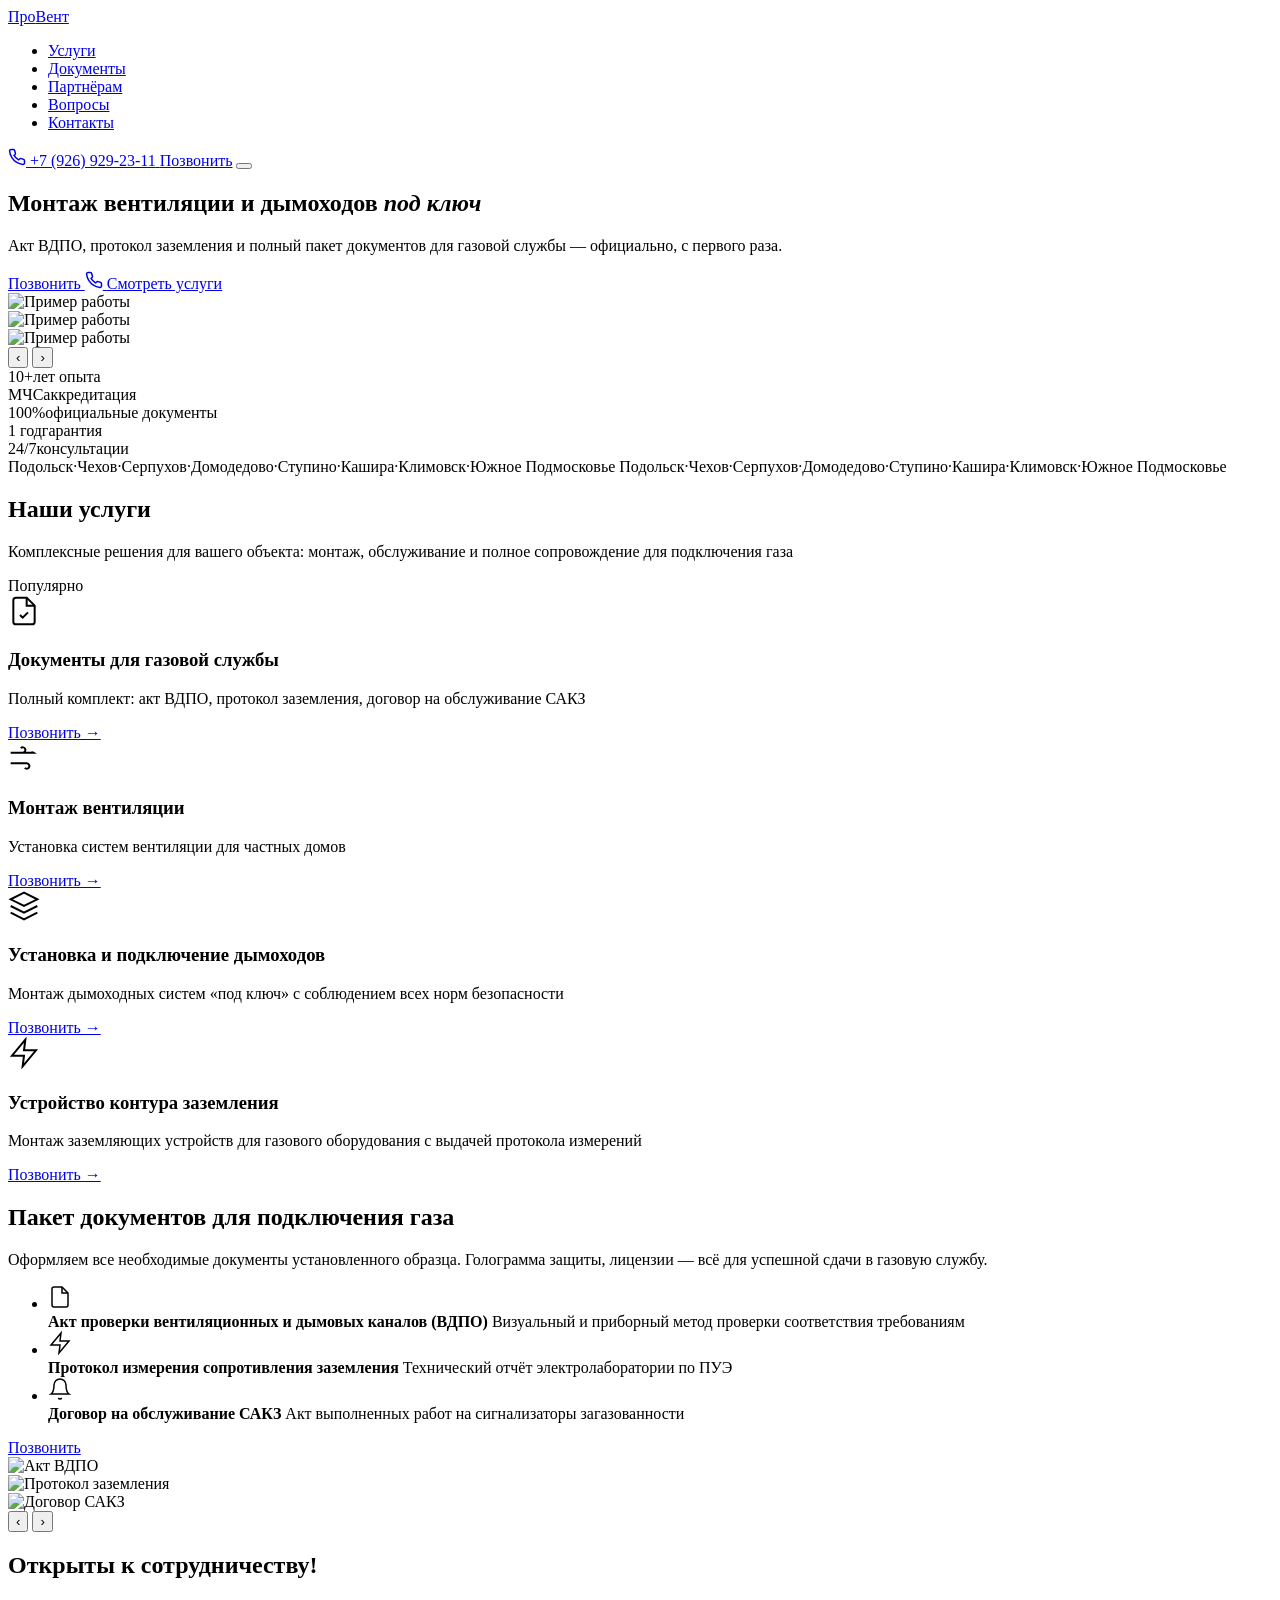
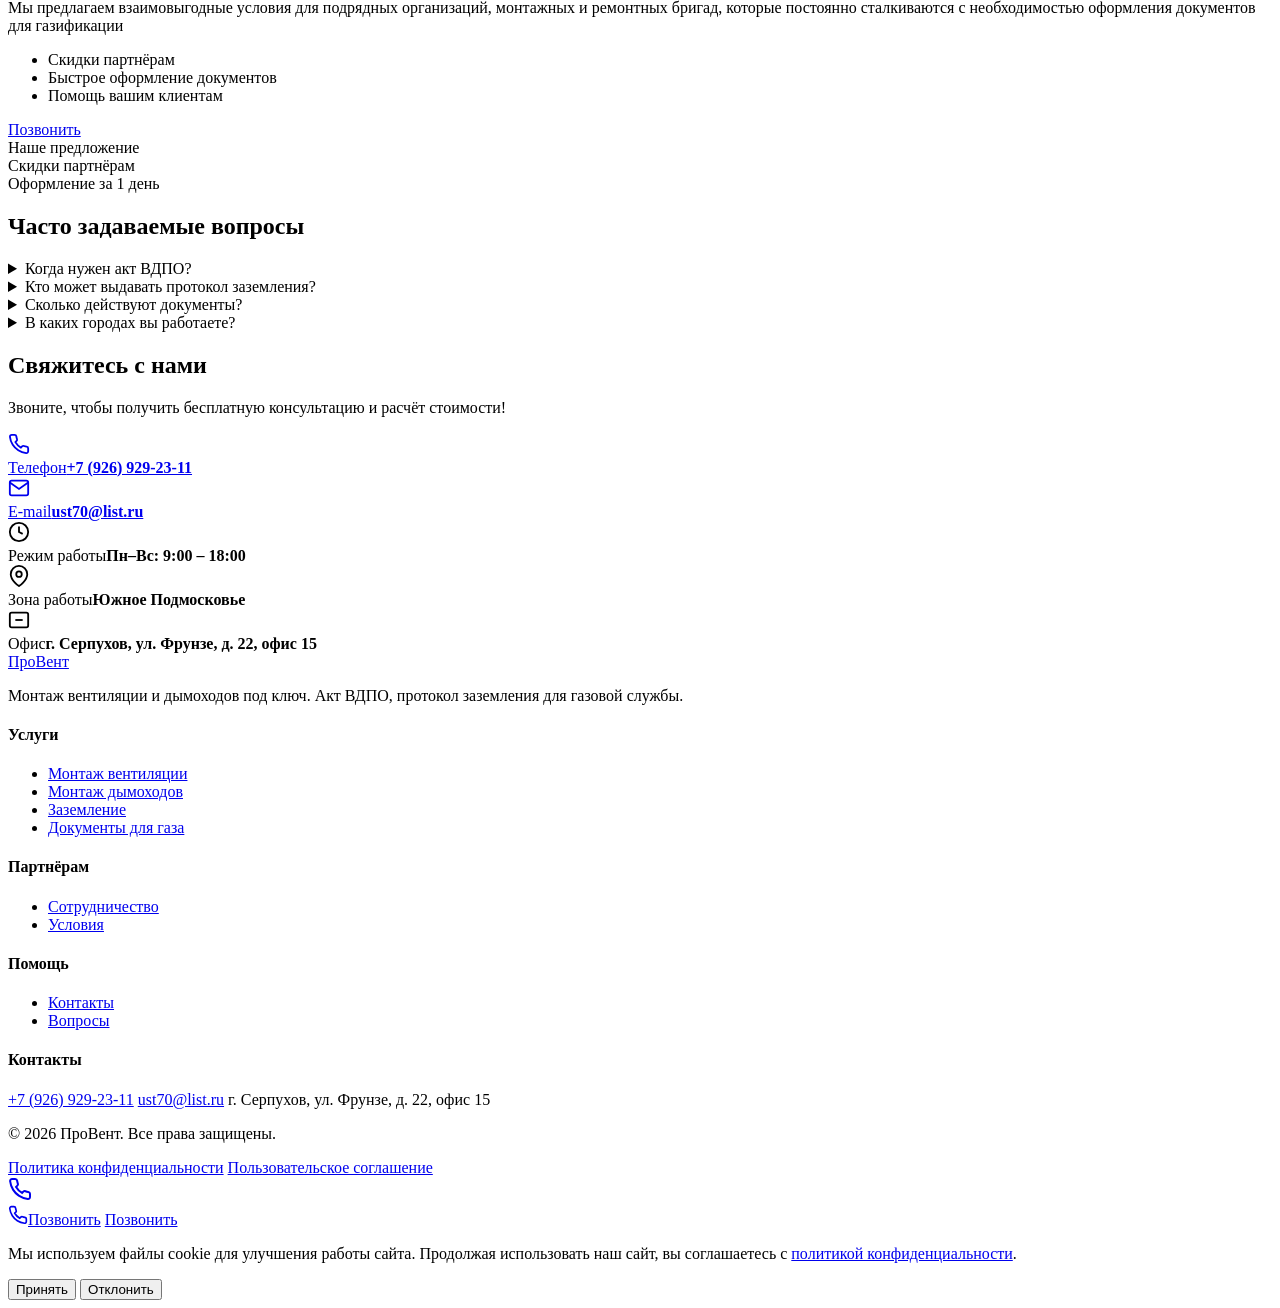
==== index.html @ be7cbf9b "Add files via upload" ====
<!DOCTYPE html>
<html lang="ru">
<head>
  <meta charset="UTF-8">
  <meta name="viewport" content="width=device-width, initial-scale=1.0">
  <meta name="description" content="ПроВент — монтаж вентиляции и дымоходов под ключ. Акт ВДПО, протокол заземления для газовой службы. Лицензия МЧС. Южное Подмосковье.">
  <meta name="keywords" content="акт ВДПО, дымоход, вентиляция, заземление, газовая служба, южное Подмосковье">
  <title>ПроВент — монтаж вентиляции и дымоходов | Акт ВДПО и заземление</title>
  <link rel="preconnect" href="https://fonts.googleapis.com">
  <link rel="preconnect" href="https://fonts.gstatic.com" crossorigin>
  <link href="https://fonts.googleapis.com/css2?family=Onest:wght@400;500;600;700;800;900&family=Unbounded:wght@500;700;800&display=swap" rel="stylesheet">
  <link rel="stylesheet" href="css/style.css">
  <link rel="icon" type="image/svg+xml" href="data:image/svg+xml,<svg xmlns='http://www.w3.org/2000/svg' viewBox='0 0 100 100'><rect fill='%230c4a6e' width='100' height='100' rx='20'/><text y='68' x='50' text-anchor='middle' font-size='52' fill='%23f97316'>П</text></svg>">
</head>
<body>
  <div class="nav-overlay" id="navOverlay" aria-hidden="true"></div>

  <!-- Header -->
  <header class="header" id="header">
    <div class="container header__inner">
      <a href="#" class="logo">
        <span class="logo__text">Про<span class="logo__accent">Вент</span></span>
      </a>

      <nav class="nav" id="nav">
        <ul class="nav__list">
          <li><a href="#services" class="nav__link">Услуги</a></li>
          <li><a href="#documents" class="nav__link">Документы</a></li>
          <li><a href="#partners" class="nav__link">Партнёрам</a></li>
          <li><a href="#faq" class="nav__link">Вопросы</a></li>
          <li><a href="#contacts" class="nav__link">Контакты</a></li>
        </ul>
      </nav>

      <div class="header__actions">
        <a href="tel:+79269292311" class="header__phone">
          <svg width="18" height="18" viewBox="0 0 24 24" fill="none" stroke="currentColor" stroke-width="2">
            <path d="M22 16.92v3a2 2 0 01-2.18 2 19.79 19.79 0 01-8.63-3.07 19.5 19.5 0 01-6-6 19.79 19.79 0 01-3.07-8.67A2 2 0 014.11 2h3a2 2 0 012 1.72c.127.96.361 1.903.7 2.81a2 2 0 01-.45 2.11L8.09 9.91a16 16 0 006 6l1.27-1.27a2 2 0 012.11-.45c.907.339 1.85.573 2.81.7A2 2 0 0122 16.92z"/>
          </svg>
          <span>+7 (926) 929-23-11</span>
        </a>
        <a href="tel:+79269292311" class="btn btn--primary btn--sm">Позвонить</a>
        <button class="burger" id="burger" aria-label="Меню">
          <span></span><span></span><span></span>
        </button>
      </div>
    </div>
  </header>

  <!-- Hero -->
  <section class="hero">
    <div class="hero__bg" aria-hidden="true">
      <div class="hero__orb hero__orb--1"></div>
      <div class="hero__orb hero__orb--2"></div>
      <div class="hero__orb hero__orb--3"></div>
      <div class="hero__grid-lines"></div>
    </div>
    <div class="container hero__inner">
      <div class="hero__content">
        <div class="hero__badges"></div>
        <h1 class="hero__title">
          <span class="hero__title-line">Монтаж вентиляции</span>
          <span class="hero__title-line">и&nbsp;дымоходов <em>под ключ</em></span>
        </h1>
        <p class="hero__subtitle">
          Акт ВДПО, протокол заземления и полный пакет документов для газовой службы — 
          официально, с первого раза.
        </p>
        <div class="hero__chips"></div>
        <div class="hero__actions">
          <a href="tel:+79269292311" class="btn btn--primary btn--lg">
            Позвонить
            <svg width="18" height="18" viewBox="0 0 24 24" fill="none" stroke="currentColor" stroke-width="2"><path d="M22 16.92v3a2 2 0 01-2.18 2 19.79 19.79 0 01-8.63-3.07 19.5 19.5 0 01-6-6 19.79 19.79 0 01-3.07-8.67A2 2 0 014.11 2h3a2 2 0 012 1.72c.127.96.361 1.903.7 2.81a2 2 0 01-.45 2.11L8.09 9.91a16 16 0 006 6l1.27-1.27a2 2 0 012.11-.45c.907.339 1.85.573 2.81.7A2 2 0 0122 16.92z"/></svg>
          </a>
          <a href="#services" class="btn btn--outline btn--lg">Смотреть услуги</a>
        </div>
      </div>
      <div class="hero__aside">
        <div class="carousel" id="heroCarousel">
          <div class="carousel__container">
            <div class="carousel__slide"><div class="carousel__photo"><img src="img/photo-1.jpg" alt="Пример работы"></div></div>
            <div class="carousel__slide"><div class="carousel__photo"><img src="img/photo-2.jpg" alt="Пример работы"></div></div>
            <div class="carousel__slide"><div class="carousel__photo"><img src="img/photo-3.jpg" alt="Пример работы"></div></div>
          </div>
          <button class="carousel__btn carousel__btn--prev" aria-label="Предыдущий">‹</button>
          <button class="carousel__btn carousel__btn--next" aria-label="Следующий">›</button>
          <div class="carousel__dots"></div>
        </div>
      </div>
    </div>
    <div class="hero__stats">
      <div class="container">
        <div class="stats-bar">
          <div class="stats-bar__item"><span class="stats-bar__num">10+</span><span class="stats-bar__label">лет опыта</span></div>
          <div class="stats-bar__divider"></div>
          <div class="stats-bar__item"><span class="stats-bar__num">МЧС</span><span class="stats-bar__label">аккредитация</span></div>
          <div class="stats-bar__divider"></div>
          <div class="stats-bar__item"><span class="stats-bar__num">100%</span><span class="stats-bar__label">официальные документы</span></div>
          <div class="stats-bar__divider"></div>
          <div class="stats-bar__item"><span class="stats-bar__num">1 год</span><span class="stats-bar__label">гарантия</span></div>
          <div class="stats-bar__divider"></div>
          <div class="stats-bar__item"><span class="stats-bar__num">24/7</span><span class="stats-bar__label">консультации</span></div>
        </div>
      </div>
    </div>
  </section>

  <!-- Cities strip -->
  <div class="marquee" aria-hidden="true">
    <div class="marquee__track">
      <span>Подольск</span><span>·</span><span>Чехов</span><span>·</span><span>Серпухов</span><span>·</span><span>Домодедово</span><span>·</span><span>Ступино</span><span>·</span><span>Кашира</span><span>·</span><span>Климовск</span><span>·</span><span>Южное Подмосковье</span>
      <span>Подольск</span><span>·</span><span>Чехов</span><span>·</span><span>Серпухов</span><span>·</span><span>Домодедово</span><span>·</span><span>Ступино</span><span>·</span><span>Кашира</span><span>·</span><span>Климовск</span><span>·</span><span>Южное Подмосковье</span>
    </div>
  </div>

  <!-- Services (исправленная сетка 2×2) -->
  <section class="services section section--gray" id="services">
    <div class="container">
      <div class="section-header">
        <h2 class="section-title">Наши услуги</h2>
        <p class="section-desc">Комплексные решения для вашего объекта: монтаж, обслуживание и полное сопровождение для подключения газа</p>
      </div>
      <div class="services__grid services__grid--simple">
        <article class="service-card">
          <div class="service-card__badge">Популярно</div>
          <div class="service-card__icon service-card__icon--purple">
            <svg width="32" height="32" viewBox="0 0 24 24" fill="none" stroke="currentColor" stroke-width="1.5">
              <path d="M14 2H6a2 2 0 00-2 2v16a2 2 0 002 2h12a2 2 0 002-2V8z"/>
              <polyline points="14 2 14 8 20 8"/>
              <path d="M9 15l2 2 4-4"/>
            </svg>
          </div>
          <h3 class="service-card__title">Документы для газовой службы</h3>
          <p class="service-card__desc">Полный комплект: акт ВДПО, протокол заземления, договор на обслуживание САКЗ</p>
          <a href="tel:+79269292311" class="service-card__link">Позвонить →</a>
        </article>
        <article class="service-card">
          <div class="service-card__icon service-card__icon--blue">
            <svg width="32" height="32" viewBox="0 0 24 24" fill="none" stroke="currentColor" stroke-width="1.5">
              <path d="M9.59 4.59A2 2 0 1111 8H2m10.59 11.41A2 2 0 1014 16H2m15.73-8.27A2.005 2.005 0 0119 8H2"/>
            </svg>
          </div>
          <h3 class="service-card__title">Монтаж вентиляции</h3>
          <p class="service-card__desc">Установка систем вентиляции для частных домов</p>
          <a href="tel:+79269292311" class="service-card__link">Позвонить →</a>
        </article>
        <article class="service-card">
          <div class="service-card__icon service-card__icon--orange">
            <svg width="32" height="32" viewBox="0 0 24 24" fill="none" stroke="currentColor" stroke-width="1.5">
              <path d="M12 2L2 7l10 5 10-5-10-5zM2 17l10 5 10-5M2 12l10 5 10-5"/>
            </svg>
          </div>
          <h3 class="service-card__title">Установка и подключение дымоходов</h3>
          <p class="service-card__desc">Монтаж дымоходных систем «под ключ» с соблюдением всех норм безопасности</p>
          <a href="tel:+79269292311" class="service-card__link">Позвонить →</a>
        </article>
        <article class="service-card">
          <div class="service-card__icon service-card__icon--green">
            <svg width="32" height="32" viewBox="0 0 24 24" fill="none" stroke="currentColor" stroke-width="1.5">
              <path d="M13 2L3 14h9l-1 8 10-12h-9l1-8z"/>
            </svg>
          </div>
          <h3 class="service-card__title">Устройство контура заземления</h3>
          <p class="service-card__desc">Монтаж заземляющих устройств для газового оборудования с выдачей протокола измерений</p>
          <a href="tel:+79269292311" class="service-card__link">Позвонить →</a>
        </article>
      </div>
    </div>
  </section>

  <!-- Documents -->
  <section class="documents section" id="documents">
    <div class="container">
      <div class="documents__grid">
        <div class="documents__content">
          <h2 class="section-title">Пакет документов для подключения газа</h2>
          <p class="section-desc">
            Оформляем все необходимые документы установленного образца. 
            Голограмма защиты, лицензии — всё для успешной сдачи в газовую службу.
          </p>
          <ul class="documents__list">
            <li class="doc-item">
              <div class="doc-item__icon">
                <svg width="24" height="24" viewBox="0 0 24 24" fill="none" stroke="currentColor" stroke-width="1.5"><path d="M14 2H6a2 2 0 00-2 2v16a2 2 0 002 2h12a2 2 0 002-2V8z"/><polyline points="14 2 14 8 20 8"/></svg>
              </div>
              <div>
                <strong>Акт проверки вентиляционных и дымовых каналов (ВДПО)</strong>
                <span>Визуальный и приборный метод проверки соответствия требованиям</span>
              </div>
            </li>
            <li class="doc-item">
              <div class="doc-item__icon">
                <svg width="24" height="24" viewBox="0 0 24 24" fill="none" stroke="currentColor" stroke-width="1.5"><path d="M13 2L3 14h9l-1 8 10-12h-9l1-8z"/></svg>
              </div>
              <div>
                <strong>Протокол измерения сопротивления заземления</strong>
                <span>Технический отчёт электролаборатории по ПУЭ</span>
              </div>
            </li>
            <li class="doc-item">
              <div class="doc-item__icon">
                <svg width="24" height="24" viewBox="0 0 24 24" fill="none" stroke="currentColor" stroke-width="1.5"><path d="M18 8A6 6 0 006 8c0 7-3 9-3 9h18s-3-2-3-9"/><path d="M13.73 21a2 2 0 01-3.46 0"/></svg>
              </div>
              <div>
                <strong>Договор на обслуживание САКЗ</strong>
                <span>Акт выполненных работ на сигнализаторы загазованности</span>
              </div>
            </li>
          </ul>
          <a href="tel:+79269292311" class="btn btn--primary">Позвонить</a>
        </div>
        <div class="documents__visual">
          <div class="carousel" id="docCarousel">
            <div class="carousel__container">
              <div class="carousel__slide">
                <div class="carousel__photo">
                  <img src="img/licence_page-0001.jpg" alt="Акт ВДПО">
                </div>
              </div>
              <div class="carousel__slide">
                <div class="carousel__photo">
                  <img src="img/lab_page-0001.jpg" alt="Протокол заземления">
                </div>
              </div>
              <div class="carousel__slide">
                <div class="carousel__photo">
                  <img src="img/lab_page-0002.jpg" alt="Договор САКЗ">
                </div>
              </div>
            </div>
            <button class="carousel__btn carousel__btn--prev" aria-label="Предыдущий">‹</button>
            <button class="carousel__btn carousel__btn--next" aria-label="Следующий">›</button>
            <div class="carousel__dots"></div>
          </div>
        </div>
      </div>
    </div>
  </section>

  <!-- Partners -->
  <section class="partners section" id="partners">
    <div class="container">
      <div class="partners__inner">
        <div class="partners__content">
          <h2 class="section-title">Открыты к сотрудничеству!</h2>
          <p>
            Мы предлагаем взаимовыгодные условия для подрядных организаций, монтажных 
            и ремонтных бригад, которые постоянно сталкиваются с необходимостью оформления 
            документов для газификации
          </p>
          <ul class="partners__benefits">
            <li>Скидки партнёрам</li>
            <li>Быстрое оформление документов</li>
            <li>Помощь вашим клиентам</li>
          </ul>
          <a href="tel:+79269292311" class="btn btn--primary">Позвонить</a>
        </div>
        <div class="partners__visual">
          <div class="partners-card">
            <div class="partners-card__header">Наше предложение</div>
            <div class="partners-card__body">
              <div class="partners-card__stat">
                <span class="partners-card__value">Скидки партнёрам</span>
              </div>
              <div class="partners-card__stat">
                <span class="partners-card__value">Оформление за 1 день</span>
              </div>
            </div>
          </div>
        </div>
      </div>
    </div>
  </section>

  <!-- FAQ -->
  <section class="faq section" id="faq">
    <div class="container">
      <div class="section-header section-header--center">
        <h2 class="section-title">Часто задаваемые вопросы</h2>
      </div>
      <div class="faq__list">
        <details class="faq-item">
          <summary class="faq-item__question">Когда нужен акт ВДПО?</summary>
          <div class="faq-item__answer"><p>Акт ВДПО необходим при первичном подключении газа, замене газового оборудования, заключении договора на техобслуживание, а также при восстановлении подачи газа после отключения.</p></div>
        </details>
        <details class="faq-item">
          <summary class="faq-item__question">Кто может выдавать протокол заземления?</summary>
          <div class="faq-item__answer"><p>Проверку заземления могут проводить только организации, зарегистрированные в Ростехнадзоре, со специалистами, имеющими IV или V группу допуска к испытаниям. У нас есть свидетельство электролаборатории № 5.3-6395.</p></div>
        </details>
        <details class="faq-item">
          <summary class="faq-item__question">Сколько действуют документы?</summary>
          <div class="faq-item__answer"><p>Акт ВДПО, протокол заземления и договор на САКЗ действуют 1 год.</p></div>
        </details>
        <details class="faq-item">
          <summary class="faq-item__question">В каких городах вы работаете?</summary>
          <div class="faq-item__answer"><p>Мы работаем по всему южному Подмосковью: Подольск, Чехов, Серпухов, Домодедово, Ступино, Кашира и другие города и посёлки региона.</p></div>
        </details>
      </div>
    </div>
  </section>

  <!-- Contacts -->
  <section class="contacts section section--gray" id="contacts">
    <div class="container">
      <div class="contacts__grid">
        <div class="contacts__info">
          <h2 class="section-title">Свяжитесь с нами</h2>
          <p class="section-desc">Звоните, чтобы получить бесплатную консультацию и расчёт стоимости!</p>
          <div class="contact-items">
            <a href="tel:+79269292311" class="contact-item">
              <div class="contact-item__icon"><svg width="22" height="22" viewBox="0 0 24 24" fill="none" stroke="currentColor" stroke-width="2"><path d="M22 16.92v3a2 2 0 01-2.18 2 19.79 19.79 0 01-8.63-3.07 19.5 19.5 0 01-6-6 19.79 19.79 0 01-3.07-8.67A2 2 0 014.11 2h3a2 2 0 012 1.72c.127.96.361 1.903.7 2.81a2 2 0 01-.45 2.11L8.09 9.91a16 16 0 006 6l1.27-1.27a2 2 0 012.11-.45c.907.339 1.85.573 2.81.7A2 2 0 0122 16.92z"/></svg></div>
              <div><span class="contact-item__label">Телефон</span><strong>+7 (926) 929-23-11</strong></div>
            </a>
            <a href="mailto:ust70@list.ru" class="contact-item">
              <div class="contact-item__icon"><svg width="22" height="22" viewBox="0 0 24 24" fill="none" stroke="currentColor" stroke-width="2"><path d="M4 4h16c1.1 0 2 .9 2 2v12c0 1.1-.9 2-2 2H4c-1.1 0-2-.9-2-2V6c0-1.1.9-2 2-2z"/><polyline points="22,6 12,13 2,6"/></svg></div>
              <div><span class="contact-item__label">E-mail</span><strong>ust70@list.ru</strong></div>
            </a>
            <div class="contact-item">
              <div class="contact-item__icon"><svg width="22" height="22" viewBox="0 0 24 24" fill="none" stroke="currentColor" stroke-width="2"><circle cx="12" cy="12" r="10"/><polyline points="12 6 12 12 16 14"/></svg></div>
              <div><span class="contact-item__label">Режим работы</span><strong>Пн–Вс: 9:00 – 18:00</strong></div>
            </div>
            <div class="contact-item">
              <div class="contact-item__icon"><svg width="22" height="22" viewBox="0 0 24 24" fill="none" stroke="currentColor" stroke-width="2"><path d="M21 10c0 7-9 13-9 13s-9-6-9-13a9 9 0 0118 0z"/><circle cx="12" cy="10" r="3"/></svg></div>
              <div><span class="contact-item__label">Зона работы</span><strong>Южное Подмосковье</strong></div>
            </div>
            <div class="contact-item">
              <div class="contact-item__icon"><svg width="22" height="22" viewBox="0 0 24 24" fill="none" stroke="currentColor" stroke-width="2"><rect x="2" y="4" width="20" height="16" rx="2" ry="2"/><line x1="8" y1="12" x2="16" y2="12"/></svg></div>
              <div><span class="contact-item__label">Офис</span><strong>г. Серпухов, ул. Фрунзе, д. 22, офис 15</strong></div>
            </div>
          </div>
        </div>
      </div>
    </div>
  </section>

  <!-- Footer -->
  <footer class="footer">
    <div class="container footer__inner">
      <div class="footer__brand">
        <a href="#" class="logo logo--footer"><span class="logo__text">Про<span class="logo__accent">Вент</span></span></a>
        <p>Монтаж вентиляции и дымоходов под ключ. Акт ВДПО, протокол заземления для газовой службы.</p>
      </div>
      <div class="footer__links">
        <h4>Услуги</h4>
        <ul><li><a href="#services">Монтаж вентиляции</a></li><li><a href="#services">Монтаж дымоходов</a></li><li><a href="#services">Заземление</a></li><li><a href="#documents">Документы для газа</a></li></ul>
      </div>
      <div class="footer__links">
        <h4>Партнёрам</h4>
        <ul><li><a href="#partners">Сотрудничество</a></li><li><a href="#partners">Условия</a></li></ul>
      </div>
      <div class="footer__links">
        <h4>Помощь</h4>
        <ul><li><a href="#contacts">Контакты</a></li><li><a href="#faq">Вопросы</a></li></ul>
      </div>
      <div class="footer__contact">
        <h4>Контакты</h4>
        <a href="tel:+79269292311">+7 (926) 929-23-11</a>
        <a href="mailto:ust70@list.ru">ust70@list.ru</a>
        <span>г. Серпухов, ул. Фрунзе, д. 22, офис 15</span>
      </div>
    </div>
    <div class="footer__bottom">
      <div class="container">
        <p>© 2026 ПроВент. Все права защищены.</p>
        <div>
          <a href="privacy.html">Политика конфиденциальности</a>
          <a href="terms.html">Пользовательское соглашение</a>
        </div>
      </div>
    </div>
  </footer>

  <!-- Floating CTA -->
  <a href="tel:+79269292311" class="float-phone" aria-label="Позвонить">
    <svg width="24" height="24" viewBox="0 0 24 24" fill="none" stroke="currentColor" stroke-width="2">
      <path d="M22 16.92v3a2 2 0 01-2.18 2 19.79 19.79 0 01-8.63-3.07 19.5 19.5 0 01-6-6 19.79 19.79 0 01-3.07-8.67A2 2 0 014.11 2h3a2 2 0 012 1.72c.127.96.361 1.903.7 2.81a2 2 0 01-.45 2.11L8.09 9.91a16 16 0 006 6l1.27-1.27a2 2 0 012.11-.45c.907.339 1.85.573 2.81.7A2 2 0 0122 16.92z"/>
    </svg>
  </a>

  <!-- Mobile bottom bar -->
  <div class="mobile-bar" id="mobileBar">
    <a href="tel:+79269292311" class="mobile-bar__btn mobile-bar__btn--call"><svg width="20" height="20" viewBox="0 0 24 24" fill="none" stroke="currentColor" stroke-width="2"><path d="M22 16.92v3a2 2 0 01-2.18 2 19.79 19.79 0 01-8.63-3.07 19.5 19.5 0 01-6-6 19.79 19.79 0 01-3.07-8.67A2 2 0 014.11 2h3a2 2 0 012 1.72c.127.96.361 1.903.7 2.81a2 2 0 01-.45 2.11L8.09 9.91a16 16 0 006 6l1.27-1.27a2 2 0 012.11-.45c.907.339 1.85.573 2.81.7A2 2 0 0122 16.92z"/></svg>Позвонить</a>
    <a href="tel:+79269292311" class="mobile-bar__btn mobile-bar__btn--cta">Позвонить</a>
  </div>

  <!-- Cookie consent banner -->
  <div class="cookie-banner" id="cookieBanner">
    <div class="cookie-banner__content">
      <p>Мы используем файлы cookie для улучшения работы сайта. Продолжая использовать наш сайт, вы соглашаетесь с <a href="privacy.html">политикой конфиденциальности</a>.</p>
      <div class="cookie-banner__buttons">
        <button class="cookie-banner__btn cookie-banner__btn--accept" id="cookieAccept">Принять</button>
        <button class="cookie-banner__btn cookie-banner__btn--decline" id="cookieDecline">Отклонить</button>
      </div>
    </div>
  </div>

  <script src="js/main.js"></script>
</body>
</html>
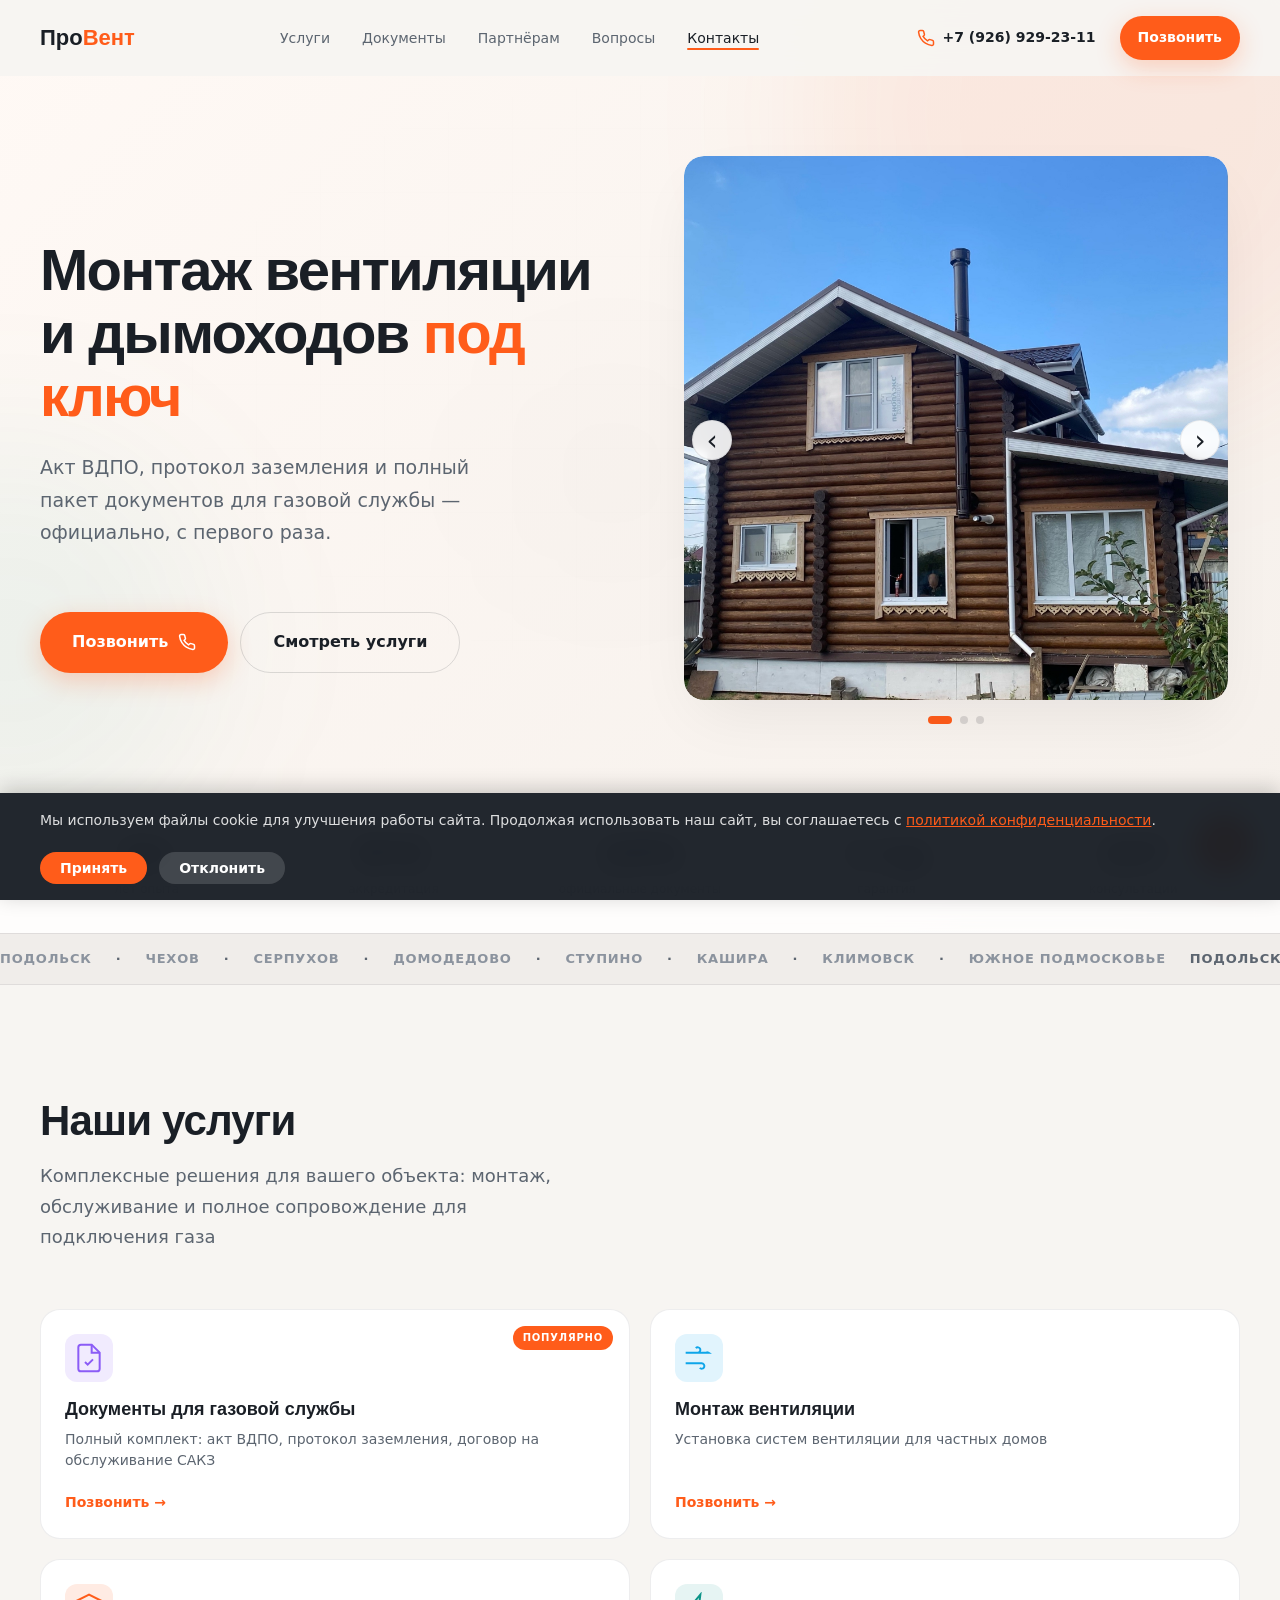
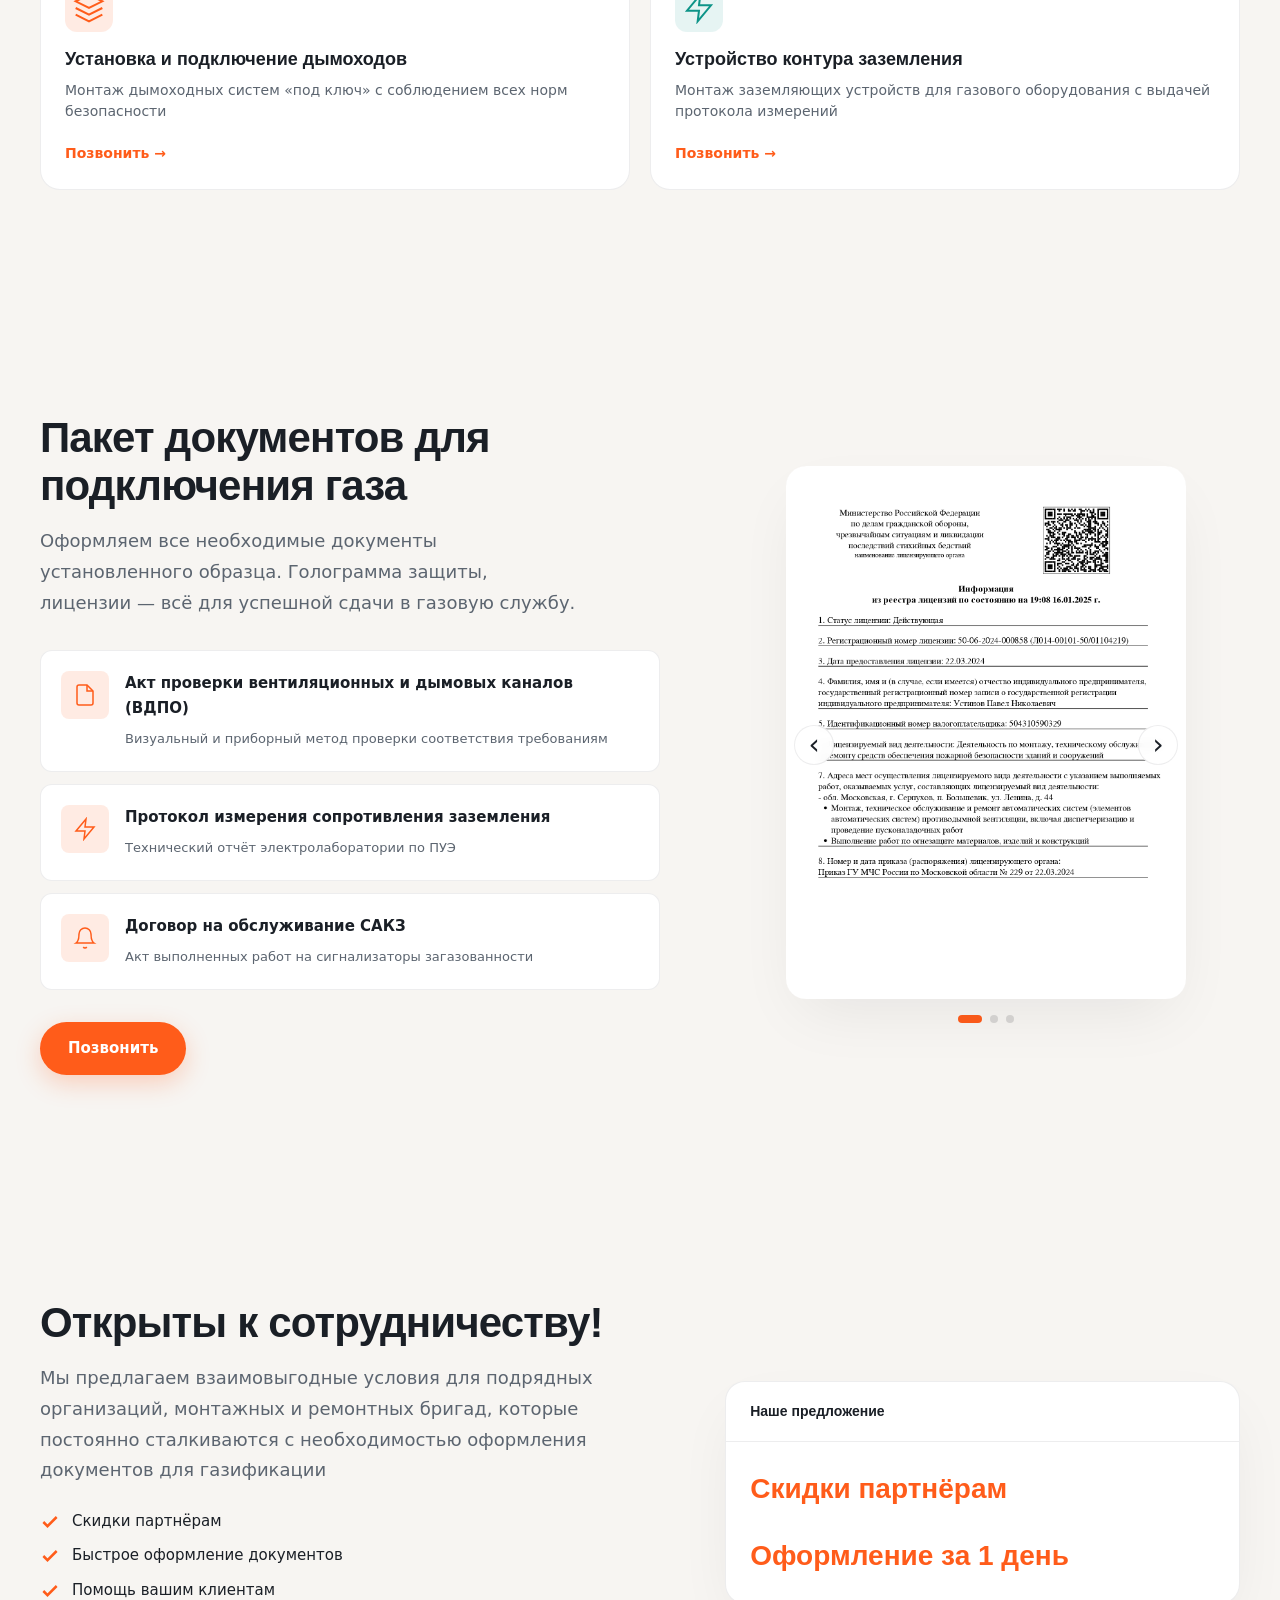
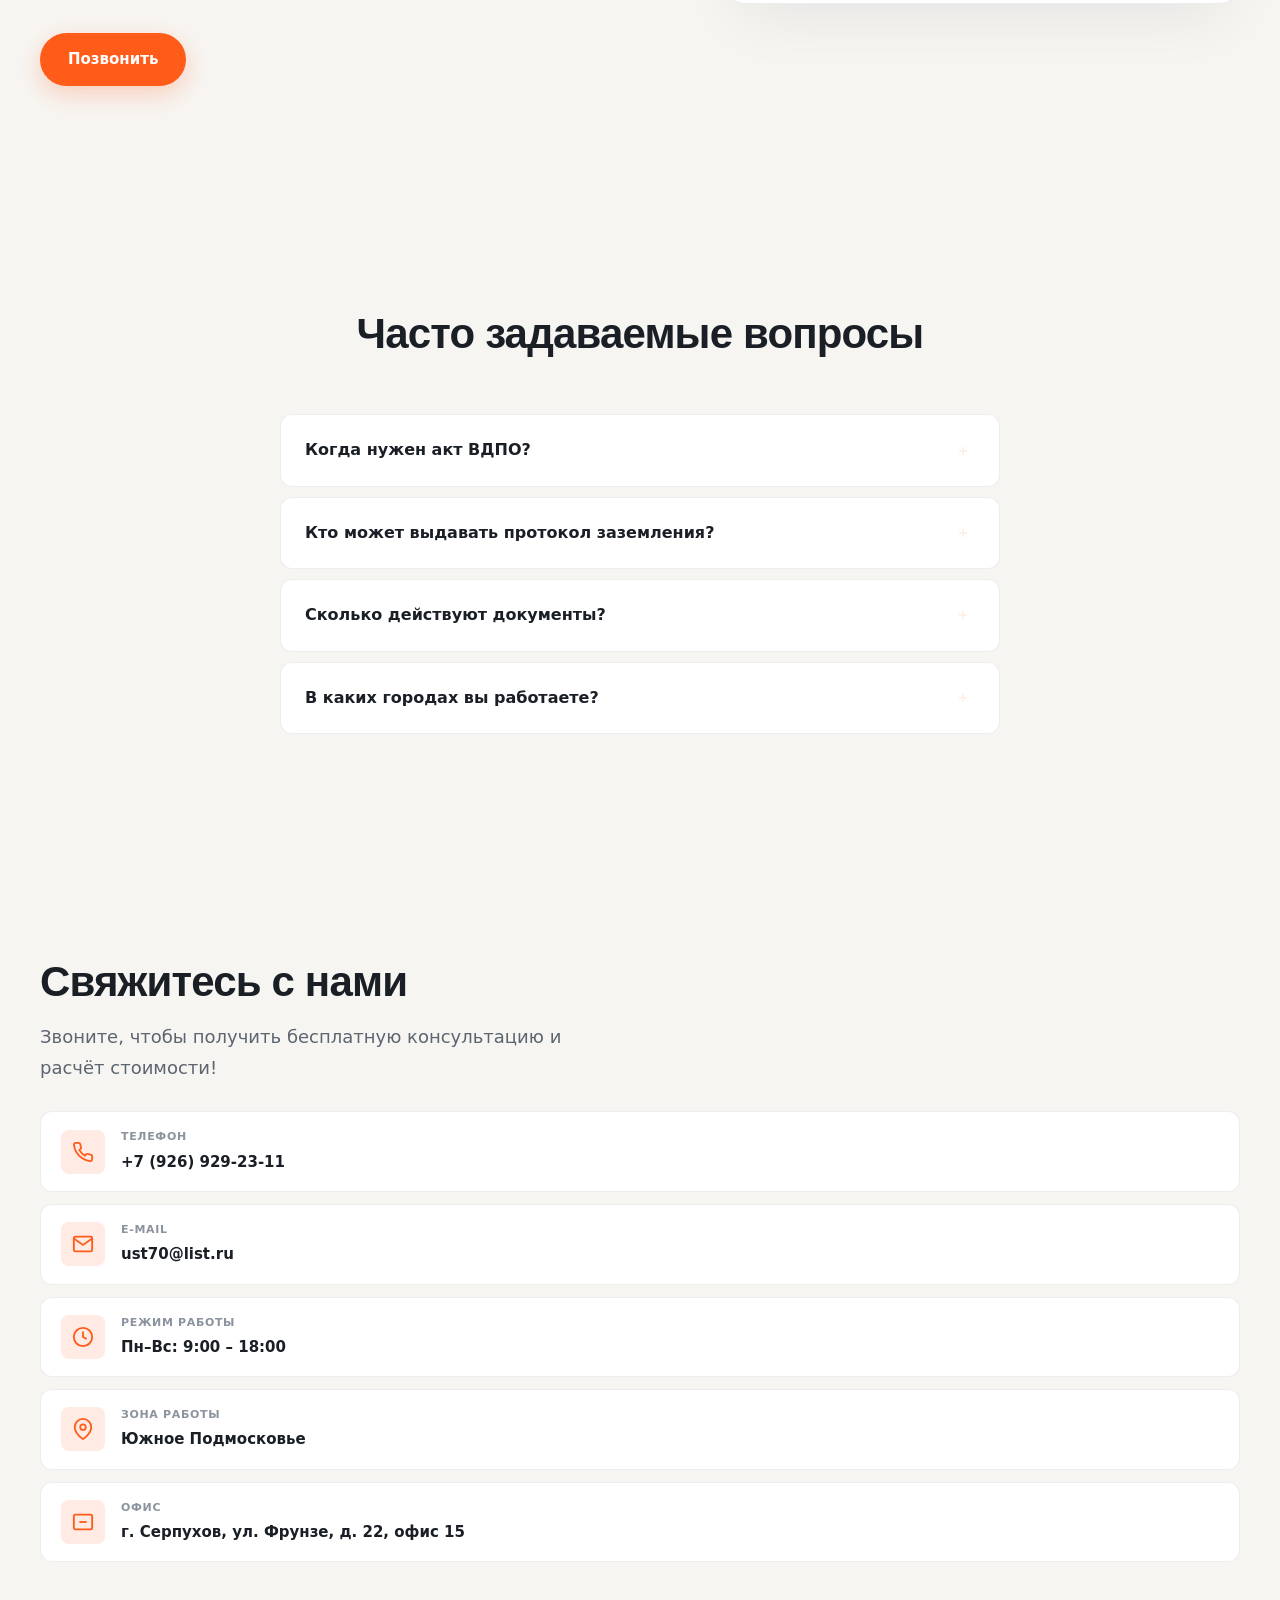
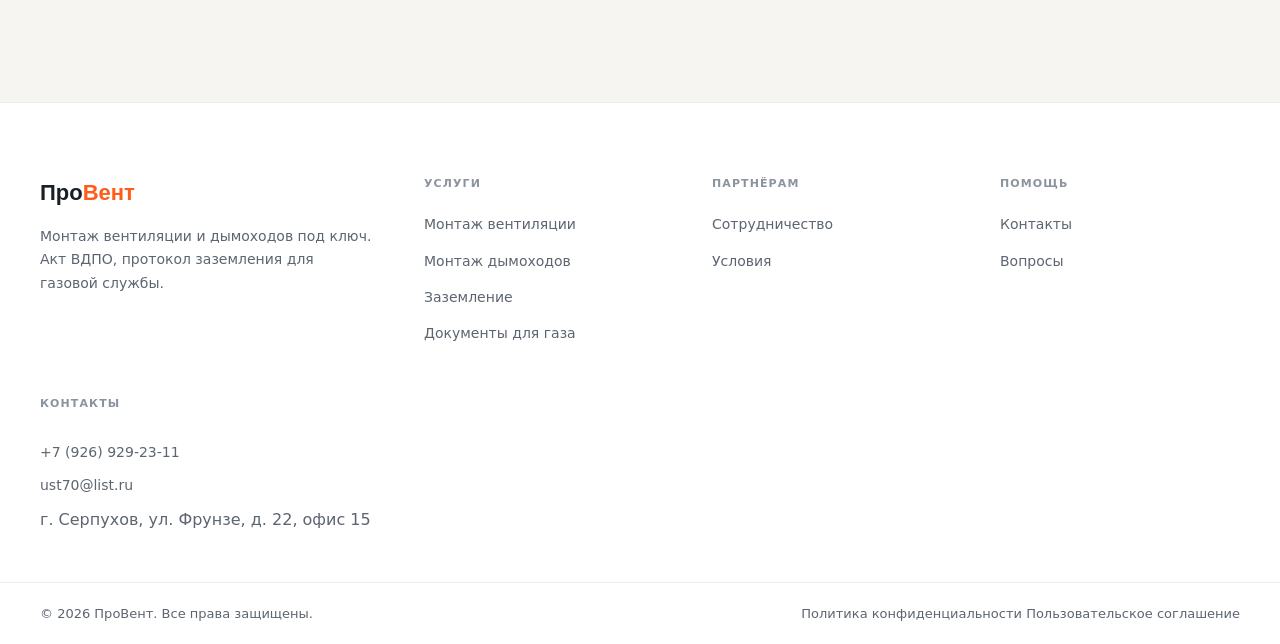
==== commit 8f1d99c8: "Update index.html" ====
--- a/index.html
+++ b/index.html
@@ -21,6 +21,20 @@
       <a href="#" class="logo">
         <span class="logo__text">Про<span class="logo__accent">Вент</span></span>
       </a>
+    
+<!-- Yandex.Metrika counter -->
+<script type="text/javascript">
+    (function(m,e,t,r,i,k,a){
+        m[i]=m[i]||function(){(m[i].a=m[i].a||[]).push(arguments)};
+        m[i].l=1*new Date();
+        for (var j = 0; j < document.scripts.length; j++) {if (document.scripts[j].src === r) { return; }}
+        k=e.createElement(t),a=e.getElementsByTagName(t)[0],k.async=1,k.src=r,a.parentNode.insertBefore(k,a)
+    })(window, document,'script','https://mc.yandex.ru/metrika/tag.js?id=110060167', 'ym');
+
+    ym(110060167, 'init', {ssr:true, webvisor:true, clickmap:true, ecommerce:"dataLayer", referrer: document.referrer, url: location.href, accurateTrackBounce:true, trackLinks:true});
+</script>
+<noscript><div><img src="https://mc.yandex.ru/watch/110060167" style="position:absolute; left:-9999px;" alt="" /></div></noscript>
+<!-- /Yandex.Metrika counter -->
 
       <nav class="nav" id="nav">
         <ul class="nav__list">
@@ -396,4 +410,4 @@
 
   <script src="js/main.js"></script>
 </body>
-</html>+</html>
--- a/css/style.css
+++ b/css/style.css
@@ -0,0 +1,1366 @@
+/* ========================================
+   ПроВент — Premium Landing (Light Theme)
+   ======================================== */
+
+:root {
+  --bg: #f7f5f2;
+  --bg-elevated: #ffffff;
+  --bg-dark-soft: #f0edea;
+  --surface: rgba(0, 0, 0, 0.02);
+  --text: #1a1f26;
+  --text-muted: #5c6570;
+  --text-light: #8b939e;
+  --accent: #ff5c1a;
+  --accent-hover: #e54d0f;
+  --accent-soft: rgba(255, 92, 26, 0.12);
+  --accent-glow: rgba(255, 92, 26, 0.25);
+  --teal: #0d9488;
+  --teal-soft: rgba(13, 148, 136, 0.1);
+  --border: rgba(26, 31, 38, 0.08);
+  --border-strong: rgba(26, 31, 38, 0.14);
+  --font: 'Onest', system-ui, sans-serif;
+  --font-display: 'Unbounded', 'Onest', sans-serif;
+  --header-h: clamp(64px, 10vw, 76px);
+  --container: min(1200px, 100% - clamp(32px, 6vw, 48px));
+  --radius: 20px;
+  --radius-sm: 12px;
+  --radius-xs: 8px;
+  --ease: cubic-bezier(0.22, 1, 0.36, 1);
+  --shadow: 0 24px 64px -16px rgba(13, 17, 23, 0.08);
+  --shadow-lg: 0 32px 80px -20px rgba(13, 17, 23, 0.12);
+}
+
+*, *::before, *::after { box-sizing: border-box; margin: 0; padding: 0; }
+
+html {
+  scroll-behavior: smooth;
+  scroll-padding-top: calc(var(--header-h) + 16px);
+  -webkit-text-size-adjust: 100%;
+}
+
+body {
+  font-family: var(--font);
+  font-size: clamp(15px, 1.6vw, 16px);
+  line-height: 1.65;
+  color: var(--text);
+  background: var(--bg);
+  overflow-x: clip;
+  padding-bottom: env(safe-area-inset-bottom);
+}
+
+img { max-width: 100%; height: auto; display: block; }
+a { color: inherit; text-decoration: none; transition: color 0.25s var(--ease); }
+ul { list-style: none; }
+button { font-family: inherit; cursor: pointer; border: none; background: none; }
+em { font-style: normal; }
+
+.container {
+  width: var(--container);
+  margin-inline: auto;
+}
+
+.section { padding: clamp(64px, 10vw, 112px) 0; }
+.section--gray { background: var(--bg); }
+
+.section-tag {
+  display: inline-flex;
+  align-items: center;
+  gap: 8px;
+  font-size: 11px;
+  font-weight: 700;
+  letter-spacing: 0.12em;
+  text-transform: uppercase;
+  color: var(--accent);
+  margin-bottom: 16px;
+}
+.section-tag::before {
+  content: '';
+  width: 24px;
+  height: 2px;
+  background: var(--accent);
+  border-radius: 2px;
+}
+.section-tag--light { color: var(--accent); }
+.section-tag--light::before { background: var(--accent); }
+
+.section-title {
+  font-family: var(--font-display);
+  font-size: clamp(26px, 4.5vw, 42px);
+  font-weight: 700;
+  line-height: 1.15;
+  letter-spacing: -0.02em;
+  margin-bottom: 16px;
+  color: var(--text);
+}
+.section-title--light { color: var(--text); }
+
+.section-desc {
+  font-size: clamp(16px, 2vw, 18px);
+  color: var(--text-muted);
+  max-width: 540px;
+  line-height: 1.7;
+}
+.section-header { margin-bottom: clamp(40px, 6vw, 56px); }
+.section-header--center { text-align: center; }
+.section-header--center .section-desc { margin-inline: auto; }
+
+.text-accent { color: var(--accent); }
+
+/* Buttons */
+.btn {
+  display: inline-flex;
+  align-items: center;
+  justify-content: center;
+  gap: 10px;
+  padding: 14px 28px;
+  font-size: 15px;
+  font-weight: 600;
+  border-radius: 100px;
+  transition: transform 0.25s var(--ease), box-shadow 0.25s var(--ease), background 0.25s;
+  white-space: nowrap;
+  min-height: 48px;
+}
+.btn:active { transform: scale(0.98); }
+
+.btn--primary {
+  background: var(--accent);
+  color: #fff;
+  box-shadow: 0 8px 24px var(--accent-glow);
+}
+.btn--primary:hover {
+  background: var(--accent-hover);
+  transform: translateY(-2px);
+  box-shadow: 0 12px 32px var(--accent-glow);
+}
+
+.btn--outline {
+  background: transparent;
+  color: var(--text);
+  border: 1.5px solid var(--border-strong);
+}
+.btn--outline:hover {
+  border-color: var(--accent);
+  background: var(--accent-soft);
+}
+
+.btn--sm { padding: 10px 18px; font-size: 14px; min-height: 40px; }
+.btn--lg { padding: 16px 32px; font-size: 16px; }
+.btn--full { width: 100%; }
+
+/* Nav overlay */
+.nav-overlay {
+  position: fixed;
+  inset: 0;
+  z-index: 998;
+  background: rgba(0, 0, 0, 0.3);
+  backdrop-filter: blur(4px);
+  opacity: 0;
+  visibility: hidden;
+  transition: opacity 0.35s var(--ease), visibility 0.35s;
+}
+.nav-overlay.active { opacity: 1; visibility: visible; }
+
+/* Header */
+.header {
+  position: fixed;
+  top: 0;
+  left: 0;
+  right: 0;
+  z-index: 999;
+  height: var(--header-h);
+  transition: background 0.35s var(--ease), box-shadow 0.35s var(--ease);
+  background: rgba(247, 245, 242, 0.96);
+  backdrop-filter: blur(20px) saturate(1.4);
+}
+.header.scrolled {
+  background: rgba(247, 245, 242, 0.98);
+  box-shadow: 0 1px 0 var(--border);
+}
+.header__inner {
+  display: flex;
+  align-items: center;
+  justify-content: space-between;
+  height: 100%;
+  gap: 20px;
+  width: var(--container);
+  margin-inline: auto;
+}
+
+.logo {
+  display: flex;
+  align-items: center;
+  gap: 10px;
+  font-family: var(--font-display);
+  font-size: clamp(18px, 3vw, 22px);
+  font-weight: 800;
+  color: var(--text);
+  flex-shrink: 0;
+  z-index: 1001;
+}
+.logo__icon { display: none; }
+.logo__accent { color: var(--accent); }
+
+.nav__list { display: flex; gap: clamp(16px, 2.5vw, 32px); }
+
+.nav__link {
+  font-size: 14px;
+  font-weight: 500;
+  color: var(--text-muted);
+  position: relative;
+  padding: 4px 0;
+}
+.nav__link::after {
+  content: '';
+  position: absolute;
+  bottom: 0;
+  left: 0;
+  width: 0;
+  height: 2px;
+  background: var(--accent);
+  border-radius: 2px;
+  transition: width 0.3s var(--ease);
+}
+.nav__link:hover,
+.nav__link.active { color: var(--text); }
+.nav__link:hover::after,
+.nav__link.active::after { width: 100%; }
+
+.header__actions {
+  display: flex;
+  align-items: center;
+  gap: 12px;
+  z-index: 1001;
+}
+
+.header__phone {
+  display: flex;
+  align-items: center;
+  gap: 8px;
+  font-size: 14px;
+  font-weight: 700;
+  color: var(--text);
+  padding: 8px 12px;
+  border-radius: 100px;
+  transition: background 0.25s;
+}
+.header__phone:hover { background: rgba(26,31,38,0.06); }
+.header__phone svg { color: var(--accent); flex-shrink: 0; }
+
+.burger {
+  display: none;
+  flex-direction: column;
+  justify-content: center;
+  gap: 6px;
+  width: 44px;
+  height: 44px;
+  padding: 10px;
+  border-radius: var(--radius-xs);
+}
+.burger span {
+  display: block;
+  width: 100%;
+  height: 2px;
+  background: var(--text);
+  border-radius: 2px;
+  transition: transform 0.35s var(--ease), opacity 0.25s;
+  transform-origin: center;
+}
+.burger.active span:nth-child(1) { transform: translateY(8px) rotate(45deg); }
+.burger.active span:nth-child(2) { opacity: 0; transform: scaleX(0); }
+.burger.active span:nth-child(3) { transform: translateY(-8px) rotate(-45deg); }
+
+/* Hero */
+.hero {
+  position: relative;
+  min-height: 100svh;
+  display: flex;
+  flex-direction: column;
+  padding-top: var(--header-h);
+  background: linear-gradient(135deg, #fff9f5 0%, #f5f0eb 100%);
+  overflow: hidden;
+}
+
+.hero__bg {
+  position: absolute;
+  inset: 0;
+  pointer-events: none;
+}
+
+.hero__orb {
+  position: absolute;
+  border-radius: 50%;
+  filter: blur(80px);
+  animation: float 12s ease-in-out infinite;
+}
+.hero__orb--1 {
+  width: min(600px, 80vw);
+  height: min(600px, 80vw);
+  background: rgba(255, 92, 26, 0.08);
+  top: -20%;
+  right: -10%;
+}
+.hero__orb--2 {
+  width: min(400px, 60vw);
+  height: min(400px, 60vw);
+  background: rgba(13, 148, 136, 0.06);
+  bottom: 10%;
+  left: -15%;
+  animation-delay: -4s;
+}
+.hero__orb--3 {
+  width: 200px;
+  height: 200px;
+  background: rgba(0, 0, 0, 0.02);
+  top: 40%;
+  left: 40%;
+  animation-delay: -8s;
+}
+
+.hero__grid-lines {
+  position: absolute;
+  inset: 0;
+  opacity: 0.03;
+  background-image:
+    linear-gradient(rgba(0,0,0,0.2) 1px, transparent 1px),
+    linear-gradient(90deg, rgba(0,0,0,0.2) 1px, transparent 1px);
+  background-size: 64px 64px;
+  mask-image: radial-gradient(ellipse 80% 70% at 50% 40%, black, transparent);
+}
+
+@keyframes float {
+  0%, 100% { transform: translate(0, 0) scale(1); }
+  33% { transform: translate(20px, -20px) scale(1.05); }
+  66% { transform: translate(-15px, 15px) scale(0.95); }
+}
+
+.hero__inner {
+  flex: 1;
+  display: grid;
+  grid-template-columns: 1fr 1fr;
+  gap: clamp(32px, 5vw, 64px);
+  align-items: center;
+  padding-block: clamp(40px, 8vw, 80px);
+  position: relative;
+  z-index: 1;
+}
+
+.hero__badges {
+  display: flex;
+  flex-wrap: wrap;
+  gap: 10px;
+  margin-bottom: clamp(20px, 4vw, 32px);
+  min-height: 0;
+}
+
+.hero__title {
+  font-family: var(--font-display);
+  font-size: clamp(32px, 5.5vw, 58px);
+  font-weight: 800;
+  line-height: 1.08;
+  letter-spacing: -0.03em;
+  color: var(--text);
+  margin-bottom: clamp(16px, 3vw, 24px);
+}
+.hero__title-line { display: block; }
+.hero__title em {
+  color: var(--accent);
+  font-style: normal;
+}
+
+.hero__subtitle {
+  font-size: clamp(16px, 2.2vw, 19px);
+  color: var(--text-muted);
+  max-width: 480px;
+  line-height: 1.7;
+  margin-bottom: clamp(20px, 3vw, 28px);
+}
+
+.hero__chips {
+  display: flex;
+  flex-wrap: wrap;
+  gap: 8px;
+  margin-bottom: clamp(28px, 4vw, 36px);
+  min-height: 0;
+}
+
+.hero__actions {
+  display: flex;
+  flex-wrap: wrap;
+  gap: 12px;
+}
+.hero .btn--outline {
+  border-color: var(--border-strong);
+}
+.hero .btn--outline:hover {
+  background: var(--accent-soft);
+  border-color: var(--accent);
+}
+
+/* Hero aside */
+.hero__aside {
+  display: flex;
+  flex-direction: column;
+  gap: 20px;
+}
+
+/* Stats bar */
+.hero__stats {
+  border-top: 1px solid var(--border);
+  background: rgba(255, 255, 255, 0.8);
+  backdrop-filter: blur(12px);
+  position: relative;
+  z-index: 1;
+}
+
+.stats-bar {
+  display: flex;
+  align-items: center;
+  justify-content: space-between;
+  gap: 16px;
+  padding: clamp(24px, 4vw, 32px) 0;
+  overflow-x: auto;
+  scrollbar-width: none;
+  -webkit-overflow-scrolling: touch;
+}
+.stats-bar::-webkit-scrollbar { display: none; }
+
+.stats-bar__item {
+  flex: 1;
+  min-width: 120px;
+  text-align: center;
+}
+.stats-bar__num {
+  display: block;
+  font-family: var(--font-display);
+  font-size: clamp(24px, 4vw, 32px);
+  font-weight: 800;
+  color: var(--text);
+  line-height: 1;
+  margin-bottom: 6px;
+}
+.stats-bar__label {
+  font-size: 12px;
+  color: var(--text-muted);
+  font-weight: 500;
+}
+.stats-bar__divider {
+  width: 1px;
+  height: 40px;
+  background: var(--border-strong);
+  flex-shrink: 0;
+}
+
+/* Marquee */
+.marquee {
+  background: var(--bg-dark-soft);
+  border-block: 1px solid var(--border);
+  overflow: hidden;
+  padding: 14px 0;
+}
+.marquee__track {
+  display: flex;
+  gap: 24px;
+  width: max-content;
+  animation: marquee 30s linear infinite;
+  font-size: 13px;
+  font-weight: 600;
+  letter-spacing: 0.06em;
+  text-transform: uppercase;
+  color: var(--text-muted);
+}
+.marquee__track span:nth-child(odd) { color: var(--text-light); }
+@keyframes marquee {
+  from { transform: translateX(0); }
+  to { transform: translateX(-50%); }
+}
+
+/* About */
+.about__grid {
+  display: grid;
+  grid-template-columns: 0.9fr 1.1fr;
+  gap: clamp(40px, 6vw, 80px);
+  align-items: center;
+}
+
+.about__photo {
+  position: relative;
+  aspect-ratio: 4/5;
+  border-radius: var(--radius);
+  overflow: hidden;
+  background: linear-gradient(145deg, #e0ddd8, #cdc9c4);
+}
+.about__photo::after {
+  content: '';
+  position: absolute;
+  inset: 0;
+  background: url("data:image/svg+xml,%3Csvg width='60' height='60' viewBox='0 0 60 60' xmlns='http://www.w3.org/2000/svg'%3E%3Cg fill='none' fill-rule='evenodd'%3E%3Cg fill='%23000000' fill-opacity='0.04'%3E%3Cpath d='M36 34v-4h-2v4h-4v2h4v4h2v-4h4v-2h-4zm0-30V0h-2v4h-4v2h4v4h2V6h4V4h-4zM6 34v-4H4v4H0v2h4v4h2v-4h4v-2H6zM6 4V0H4v4H0v2h4v4h2V6h4V4H6z'/%3E%3C/g%3E%3C/g%3E%3C/svg%3E");
+}
+.about__photo-placeholder {
+  position: absolute;
+  inset: 0;
+  display: flex;
+  align-items: center;
+  justify-content: center;
+  color: rgba(0, 0, 0, 0.1);
+}
+
+.about__lead {
+  font-size: clamp(17px, 2vw, 19px);
+  color: var(--text);
+  margin-bottom: 16px;
+  line-height: 1.7;
+}
+.about__content p { color: var(--text-muted); margin-bottom: 24px; }
+
+.about__certs { display: flex; flex-direction: column; gap: 12px; }
+
+.cert-item {
+  display: flex;
+  align-items: center;
+  gap: 16px;
+  padding: 16px 20px;
+  background: var(--bg-elevated);
+  border-radius: var(--radius-sm);
+  border: 1px solid var(--border);
+  transition: border-color 0.25s, transform 0.25s;
+}
+.cert-item:hover {
+  border-color: var(--accent);
+  transform: translateX(4px);
+}
+.cert-item__icon {
+  width: 44px;
+  height: 44px;
+  display: flex;
+  align-items: center;
+  justify-content: center;
+  background: var(--accent-soft);
+  border-radius: var(--radius-xs);
+  color: var(--accent);
+  flex-shrink: 0;
+}
+.cert-item strong { display: block; font-size: 14px; margin-bottom: 2px; }
+.cert-item span { font-size: 12px; color: var(--text-muted); }
+
+/* Services — простая сетка 2×2 */
+.services__grid--simple {
+  display: grid;
+  grid-template-columns: repeat(2, 1fr);
+  gap: 20px;
+}
+
+.service-card {
+  position: relative;
+  background: var(--bg-elevated);
+  border: 1px solid var(--border);
+  border-radius: var(--radius);
+  padding: 24px;
+  display: flex;
+  flex-direction: column;
+  transition: transform 0.35s var(--ease), box-shadow 0.35s, border-color 0.35s;
+}
+
+.service-card:hover {
+  transform: translateY(-4px);
+  box-shadow: var(--shadow);
+  border-color: transparent;
+}
+
+.service-card__badge {
+  position: absolute;
+  top: 16px;
+  right: 16px;
+  font-size: 10px;
+  font-weight: 700;
+  letter-spacing: 0.08em;
+  text-transform: uppercase;
+  color: #fff;
+  background: var(--accent);
+  padding: 4px 10px;
+  border-radius: 100px;
+}
+
+.service-card__icon {
+  width: 48px;
+  height: 48px;
+  display: flex;
+  align-items: center;
+  justify-content: center;
+  border-radius: var(--radius-sm);
+  margin-bottom: 16px;
+}
+.service-card__icon--blue { background: rgba(14,165,233,0.12); color: #0ea5e9; }
+.service-card__icon--orange { background: var(--accent-soft); color: var(--accent); }
+.service-card__icon--green { background: var(--teal-soft); color: var(--teal); }
+.service-card__icon--purple { background: rgba(139,92,246,0.12); color: #8b5cf6; }
+
+.service-card__title {
+  font-family: var(--font-display);
+  font-size: 18px;
+  font-weight: 700;
+  margin-bottom: 8px;
+  line-height: 1.3;
+}
+
+.service-card__desc {
+  font-size: 14px;
+  color: var(--text-muted);
+  line-height: 1.5;
+  margin-bottom: 16px;
+  flex-grow: 1;
+}
+
+.service-card__link {
+  font-size: 14px;
+  font-weight: 700;
+  color: var(--accent);
+  text-align: left;
+  margin-top: auto;
+  padding-top: 4px;
+  display: inline-block;
+}
+.service-card__link:hover { color: var(--accent-hover); }
+
+/* Documents */
+.documents__grid {
+  display: grid;
+  grid-template-columns: 1.1fr 0.9fr;
+  gap: clamp(40px, 6vw, 72px);
+  align-items: center;
+}
+
+.documents__list {
+  display: flex;
+  flex-direction: column;
+  gap: 12px;
+  margin: 32px 0;
+}
+
+.doc-item {
+  display: flex;
+  gap: 16px;
+  padding: 20px;
+  background: var(--bg-elevated);
+  border-radius: var(--radius-sm);
+  border: 1px solid var(--border);
+  transition: all 0.3s var(--ease);
+}
+.doc-item:hover {
+  border-color: var(--accent);
+  transform: translateX(6px);
+  box-shadow: var(--shadow);
+}
+.doc-item__icon {
+  width: 48px;
+  height: 48px;
+  display: flex;
+  align-items: center;
+  justify-content: center;
+  background: var(--accent-soft);
+  border-radius: var(--radius-xs);
+  color: var(--accent);
+  flex-shrink: 0;
+}
+.doc-item strong { display: block; font-size: 15px; margin-bottom: 4px; }
+.doc-item span { font-size: 13px; color: var(--text-muted); line-height: 1.5; }
+
+.documents__visual {
+  display: flex;
+  flex-direction: column;
+  align-items: center;
+  gap: 20px;
+  width: 100%;
+}
+
+/* Карусель общие стили */
+.carousel {
+  position: relative;
+  width: 100%;
+  margin: 0 auto;
+  user-select: none;
+}
+.carousel__container {
+  position: relative;
+  width: 100%;
+  overflow: hidden;
+  border-radius: var(--radius);
+  box-shadow: var(--shadow);
+  background: var(--bg-elevated);
+}
+.carousel__slide {
+  position: absolute;
+  top: 0;
+  left: 0;
+  width: 100%;
+  height: 100%;
+  opacity: 0;
+  transition: opacity 0.4s var(--ease);
+  display: flex;
+  align-items: center;
+  justify-content: center;
+}
+.carousel__slide.active {
+  opacity: 1;
+  position: relative;
+  z-index: 1;
+}
+.carousel__photo {
+  width: 100%;
+  height: 100%;
+  display: flex;
+  align-items: center;
+  justify-content: center;
+  background: var(--bg-dark-soft);
+  border-radius: var(--radius);
+}
+.carousel__photo img {
+  width: 100%;
+  height: 100%;
+  object-fit: cover;
+  border-radius: var(--radius);
+}
+.carousel__placeholder {
+  font-size: 14px;
+  font-weight: 600;
+  color: var(--text-muted);
+  background: rgba(0,0,0,0.05);
+  padding: 20px;
+  border-radius: var(--radius-sm);
+  text-align: center;
+}
+.carousel__btn {
+  position: absolute;
+  top: 50%;
+  transform: translateY(-50%);
+  width: 40px;
+  height: 40px;
+  background: rgba(255,255,255,0.9);
+  border: 1px solid var(--border);
+  border-radius: 50%;
+  font-size: 28px;
+  font-weight: 400;
+  color: var(--text);
+  cursor: pointer;
+  display: flex;
+  align-items: center;
+  justify-content: center;
+  transition: all 0.2s;
+  z-index: 2;
+  backdrop-filter: blur(4px);
+}
+.carousel__btn:hover {
+  background: var(--accent);
+  color: #fff;
+  border-color: var(--accent);
+}
+.carousel__btn--prev { left: 8px; }
+.carousel__btn--next { right: 8px; }
+.carousel__dots {
+  display: flex;
+  justify-content: center;
+  gap: 8px;
+  margin-top: 16px;
+}
+.carousel__dot {
+  width: 8px;
+  height: 8px;
+  border-radius: 50%;
+  background: var(--border-strong);
+  cursor: pointer;
+  transition: background 0.2s;
+}
+.carousel__dot.active {
+  background: var(--accent);
+  width: 24px;
+  border-radius: 4px;
+}
+
+/* Специфичные стили для карусели в Hero — квадрат 1:1, увеличенная ширина 544px */
+#heroCarousel {
+  max-width: 544px;
+}
+#heroCarousel .carousel__container {
+  aspect-ratio: 1 / 1;
+}
+
+/* Специфичные стили для карусели в Documents — формат 3:4, комфортная ширина 400px */
+#docCarousel {
+  max-width: 400px;
+}
+#docCarousel .carousel__container {
+  aspect-ratio: 3 / 4;
+}
+
+/* Advantages */
+.advantages {
+  background: var(--bg);
+}
+.advantages__grid {
+  display: grid;
+  grid-template-columns: repeat(4, 1fr);
+  gap: 16px;
+  position: relative;
+  z-index: 1;
+}
+
+.advantage-card {
+  padding: clamp(24px, 3vw, 32px);
+  background: var(--bg-elevated);
+  border: 1px solid var(--border);
+  border-radius: var(--radius);
+  transition: all 0.35s var(--ease);
+}
+.advantage-card:hover {
+  background: var(--bg-elevated);
+  transform: translateY(-4px);
+  border-color: var(--accent);
+  box-shadow: var(--shadow);
+}
+.advantage-card__number {
+  font-family: var(--font-display);
+  font-size: clamp(32px, 5vw, 44px);
+  font-weight: 800;
+  color: var(--accent);
+  opacity: 0.6;
+  line-height: 1;
+  margin-bottom: 16px;
+}
+.advantage-card h3 {
+  font-family: var(--font-display);
+  font-size: 16px;
+  font-weight: 700;
+  color: var(--text);
+  margin-bottom: 8px;
+}
+.advantage-card p { font-size: 14px; color: var(--text-muted); line-height: 1.6; }
+
+/* Process */
+.process__timeline {
+  display: grid;
+  grid-template-columns: repeat(4, 1fr);
+  gap: 20px;
+  counter-reset: step;
+}
+
+.process-step {
+  position: relative;
+  padding: 28px 24px;
+  background: var(--bg-elevated);
+  border: 1px solid var(--border);
+  border-radius: var(--radius);
+  transition: all 0.35s var(--ease);
+}
+.process-step:hover {
+  border-color: var(--accent);
+  box-shadow: var(--shadow);
+  transform: translateY(-4px);
+}
+.process-step__icon {
+  width: 52px;
+  height: 52px;
+  display: flex;
+  align-items: center;
+  justify-content: center;
+  background: var(--accent-soft);
+  border-radius: var(--radius-sm);
+  color: var(--accent);
+  margin-bottom: 20px;
+  transition: all 0.35s var(--ease);
+}
+.process-step:hover .process-step__icon {
+  background: var(--accent);
+  color: #fff;
+}
+.process-step__num {
+  display: block;
+  font-size: 11px;
+  font-weight: 700;
+  letter-spacing: 0.1em;
+  text-transform: uppercase;
+  color: var(--accent);
+  margin-bottom: 8px;
+}
+.process-step h3 {
+  font-family: var(--font-display);
+  font-size: 16px;
+  font-weight: 700;
+  margin-bottom: 8px;
+}
+.process-step p { font-size: 14px; color: var(--text-muted); line-height: 1.55; }
+
+/* Partners */
+.partners {
+  background: var(--bg);
+}
+.partners__inner {
+  display: grid;
+  grid-template-columns: 1.1fr 0.9fr;
+  gap: clamp(32px, 5vw, 56px);
+  align-items: center;
+  position: relative;
+  z-index: 1;
+}
+.partners__content p {
+  font-size: clamp(16px, 2vw, 18px);
+  color: var(--text-muted);
+  margin-bottom: 24px;
+  line-height: 1.7;
+}
+.partners__benefits {
+  display: flex;
+  flex-direction: column;
+  gap: 12px;
+  margin-bottom: 32px;
+}
+.partners__benefits li {
+  display: flex;
+  align-items: flex-start;
+  gap: 12px;
+  font-size: 15px;
+  color: var(--text);
+  line-height: 1.5;
+}
+.partners__benefits li::before {
+  content: '';
+  width: 20px;
+  height: 20px;
+  flex-shrink: 0;
+  margin-top: 2px;
+  background: var(--accent);
+  mask: url("data:image/svg+xml,%3Csvg xmlns='http://www.w3.org/2000/svg' viewBox='0 0 24 24' fill='none' stroke='black' stroke-width='3'%3E%3Cpolyline points='20 6 9 17 4 12'/%3E%3C/svg%3E") center/contain no-repeat;
+  -webkit-mask: url("data:image/svg+xml,%3Csvg xmlns='http://www.w3.org/2000/svg' viewBox='0 0 24 24' fill='none' stroke='black' stroke-width='3'%3E%3Cpolyline points='20 6 9 17 4 12'/%3E%3C/svg%3E") center/contain no-repeat;
+}
+
+.partners-card {
+  background: var(--bg-elevated);
+  border: 1px solid var(--border);
+  border-radius: var(--radius);
+  overflow: hidden;
+  box-shadow: var(--shadow);
+}
+.partners-card__header {
+  padding: 18px 24px;
+  font-family: var(--font-display);
+  font-size: 14px;
+  font-weight: 700;
+  color: var(--text);
+  border-bottom: 1px solid var(--border);
+}
+.partners-card__body { padding: 24px; display: flex; flex-direction: column; gap: 20px; }
+.partners-card__stat { display: flex; align-items: baseline; gap: 12px; flex-wrap: wrap; }
+.partners-card__value {
+  font-family: var(--font-display);
+  font-size: clamp(24px, 4vw, 28px);
+  font-weight: 800;
+  color: var(--accent);
+}
+.partners-card__label { font-size: 14px; color: var(--text-muted); }
+
+/* FAQ */
+.faq__list {
+  max-width: 720px;
+  margin-inline: auto;
+  display: flex;
+  flex-direction: column;
+  gap: 10px;
+}
+
+.faq-item {
+  background: var(--bg-elevated);
+  border: 1px solid var(--border);
+  border-radius: var(--radius-sm);
+  overflow: hidden;
+  transition: border-color 0.25s, box-shadow 0.25s;
+}
+.faq-item[open] {
+  border-color: var(--accent);
+  box-shadow: var(--shadow);
+}
+.faq-item__question {
+  padding: clamp(18px, 3vw, 22px) clamp(20px, 3vw, 24px);
+  font-size: clamp(15px, 2vw, 16px);
+  font-weight: 600;
+  cursor: pointer;
+  list-style: none;
+  display: flex;
+  justify-content: space-between;
+  align-items: center;
+  gap: 16px;
+}
+.faq-item__question::-webkit-details-marker { display: none; }
+.faq-item__question::after {
+  content: '';
+  width: 24px;
+  height: 24px;
+  flex-shrink: 0;
+  background: var(--accent-soft);
+  border-radius: 50%;
+  mask: url("data:image/svg+xml,%3Csvg xmlns='http://www.w3.org/2000/svg' viewBox='0 0 24 24' fill='none' stroke='black' stroke-width='2.5'%3E%3Cline x1='12' y1='5' x2='12' y2='19'/%3E%3Cline x1='5' y1='12' x2='19' y2='12'/%3E%3C/svg%3E") center/14px no-repeat;
+  -webkit-mask: url("data:image/svg+xml,%3Csvg xmlns='http://www.w3.org/2000/svg' viewBox='0 0 24 24' fill='none' stroke='black' stroke-width='2.5'%3E%3Cline x1='12' y1='5' x2='12' y2='19'/%3E%3Cline x1='5' y1='12' x2='19' y2='12'/%3E%3C/svg%3E") center/14px no-repeat;
+  transition: transform 0.3s var(--ease), background 0.3s;
+}
+.faq-item[open] .faq-item__question::after {
+  transform: rotate(45deg);
+  background: var(--accent);
+}
+.faq-item__answer { padding: 0 clamp(20px, 3vw, 24px) clamp(18px, 3vw, 22px); }
+.faq-item__answer p { font-size: 15px; color: var(--text-muted); line-height: 1.7; }
+
+/* Contacts */
+.contacts__grid {
+  display: grid;
+  grid-template-columns: 1fr;
+  gap: clamp(32px, 5vw, 48px);
+  align-items: start;
+}
+
+.contact-items {
+  display: flex;
+  flex-direction: column;
+  gap: 12px;
+  margin: 28px 0;
+}
+
+.contact-item {
+  display: flex;
+  align-items: center;
+  gap: 16px;
+  padding: 16px 20px;
+  background: var(--bg-elevated);
+  border: 1px solid var(--border);
+  border-radius: var(--radius-sm);
+  transition: all 0.3s var(--ease);
+  min-height: 72px;
+}
+a.contact-item:hover {
+  border-color: var(--accent);
+  transform: translateX(4px);
+  box-shadow: var(--shadow);
+}
+.contact-item__icon {
+  width: 44px;
+  height: 44px;
+  display: flex;
+  align-items: center;
+  justify-content: center;
+  background: var(--accent-soft);
+  border-radius: var(--radius-xs);
+  color: var(--accent);
+  flex-shrink: 0;
+}
+.contact-item__label { display: block; font-size: 11px; font-weight: 600; text-transform: uppercase; letter-spacing: 0.06em; color: var(--text-light); margin-bottom: 2px; }
+.contact-item strong { font-size: 15px; word-break: break-word; }
+
+.messengers { display: flex; gap: 10px; }
+.messenger-btn {
+  width: 48px;
+  height: 48px;
+  display: flex;
+  align-items: center;
+  justify-content: center;
+  border-radius: 50%;
+  color: #fff;
+  transition: transform 0.25s var(--ease);
+}
+.messenger-btn:hover { transform: scale(1.08); }
+.messenger-btn--whatsapp { background: #25d366; }
+.messenger-btn--telegram { background: #229ED9; }
+
+/* Footer */
+.footer {
+  background: var(--bg-elevated);
+  border-top: 1px solid var(--border);
+  color: var(--text-muted);
+}
+.footer__inner {
+  display: grid;
+  grid-template-columns: 1.4fr repeat(3, 1fr);
+  gap: clamp(32px, 5vw, 48px);
+  padding: clamp(48px, 8vw, 72px) 0 clamp(32px, 5vw, 48px);
+  width: var(--container);
+  margin-inline: auto;
+}
+.logo--footer { font-size: 22px; color: var(--text); margin-bottom: 14px; display: inline-flex; }
+.footer__brand p { font-size: 14px; line-height: 1.65; }
+
+.footer__links h4,
+.footer__contact h4 {
+  font-size: 11px;
+  font-weight: 700;
+  color: var(--text-light);
+  text-transform: uppercase;
+  letter-spacing: 0.1em;
+  margin-bottom: 18px;
+}
+.footer__links ul { display: flex; flex-direction: column; gap: 10px; }
+.footer__links a { font-size: 14px; transition: color 0.25s; }
+.footer__links a:hover { color: var(--accent); }
+.footer__contact { display: flex; flex-direction: column; gap: 10px; }
+.footer__contact a { font-size: 14px; }
+.footer__contact a:hover { color: var(--accent); }
+
+.footer__bottom {
+  border-top: 1px solid var(--border);
+  padding: 20px 0;
+  padding-bottom: calc(20px + env(safe-area-inset-bottom));
+}
+.footer__bottom .container,
+.footer__bottom > div {
+  display: flex;
+  justify-content: space-between;
+  align-items: center;
+  flex-wrap: wrap;
+  gap: 12px;
+  font-size: 13px;
+  width: var(--container);
+  margin-inline: auto;
+}
+.footer__bottom a:hover { color: var(--accent); }
+
+/* Float phone — desktop only */
+.float-phone {
+  position: fixed;
+  bottom: calc(28px + env(safe-area-inset-bottom));
+  right: 28px;
+  width: 56px;
+  height: 56px;
+  display: none;
+  align-items: center;
+  justify-content: center;
+  background: var(--accent);
+  color: #fff;
+  border-radius: 50%;
+  box-shadow: 0 8px 28px var(--accent-glow);
+  z-index: 900;
+  transition: transform 0.25s var(--ease);
+}
+.float-phone:hover { transform: scale(1.08); }
+
+/* Mobile bottom bar */
+.mobile-bar {
+  display: none;
+  position: fixed;
+  bottom: 0;
+  left: 0;
+  right: 0;
+  z-index: 950;
+  padding: 12px 16px;
+  padding-bottom: calc(12px + env(safe-area-inset-bottom));
+  background: rgba(247, 245, 242, 0.96);
+  backdrop-filter: blur(20px);
+  border-top: 1px solid var(--border);
+  gap: 10px;
+}
+.mobile-bar__btn {
+  flex: 1;
+  display: flex;
+  align-items: center;
+  justify-content: center;
+  gap: 8px;
+  padding: 14px;
+  font-size: 15px;
+  font-weight: 600;
+  border-radius: 100px;
+  min-height: 48px;
+}
+.mobile-bar__btn--call {
+  background: var(--bg-elevated);
+  border: 1.5px solid var(--border-strong);
+  color: var(--text);
+}
+.mobile-bar__btn--cta {
+  background: var(--accent);
+  color: #fff;
+  box-shadow: 0 6px 20px var(--accent-glow);
+}
+
+/* Animations */
+.fade-in {
+  opacity: 0;
+  transform: translateY(20px);
+  transition: opacity 0.7s var(--ease), transform 0.7s var(--ease);
+}
+.fade-in.visible { opacity: 1; transform: none; }
+
+@media (prefers-reduced-motion: reduce) {
+  *, *::before, *::after {
+    animation-duration: 0.01ms !important;
+    animation-iteration-count: 1 !important;
+    transition-duration: 0.01ms !important;
+  }
+  html { scroll-behavior: auto; }
+  .marquee__track { animation: none; }
+}
+
+/* ========== RESPONSIVE ========== */
+
+@media (max-width: 1024px) {
+  .hero__inner {
+    grid-template-columns: 1fr;
+    text-align: left;
+  }
+  .hero__subtitle { max-width: none; }
+  .hero__aside { max-width: 480px; margin-inline: auto; }
+
+  .about__grid,
+  .documents__grid,
+  .partners__inner {
+    grid-template-columns: 1fr;
+  }
+
+  .about__image { order: -1; max-width: 400px; margin-inline: auto; width: 100%; }
+
+  .advantages__grid { grid-template-columns: repeat(2, 1fr); }
+  .process__timeline { grid-template-columns: repeat(2, 1fr); }
+  .footer__inner { grid-template-columns: repeat(2, 1fr); }
+}
+
+@media (max-width: 768px) {
+  .nav {
+    position: fixed;
+    top: 0;
+    right: 0;
+    width: min(320px, 85vw);
+    height: 100svh;
+    background: var(--bg-elevated);
+    padding: calc(var(--header-h) + 24px) 24px 32px;
+    transform: translateX(100%);
+    opacity: 1;
+    visibility: visible;
+    transition: transform 0.4s var(--ease);
+    box-shadow: -8px 0 40px rgba(0,0,0,0.1);
+    z-index: 1000;
+    overflow-y: auto;
+  }
+  .nav.active { transform: translateX(0); }
+
+  .nav__list {
+    flex-direction: column;
+    gap: 0;
+  }
+  .nav__link {
+    display: block;
+    padding: 16px 0;
+    font-size: 17px;
+    font-weight: 600;
+    border-bottom: 1px solid var(--border);
+  }
+  .nav__link::after { display: none; }
+
+  .header__phone { display: none; }
+  .header__actions .btn--sm { display: flex; }
+  .burger { display: flex; }
+
+  .stats-bar__divider { display: none; }
+  .stats-bar { justify-content: flex-start; gap: 32px; }
+  .stats-bar__item { flex: 0 0 auto; min-width: 100px; text-align: left; }
+
+  .services__grid--simple {
+    grid-template-columns: 1fr;
+    gap: 16px;
+  }
+  .service-card { padding: 20px; }
+
+  .advantages__grid { grid-template-columns: 1fr; }
+  .process__timeline { grid-template-columns: 1fr; }
+
+  .footer__inner { grid-template-columns: 1fr; }
+  .footer__bottom .container,
+  .footer__bottom > div { flex-direction: column; text-align: center; }
+
+  .float-phone { display: none !important; }
+  .mobile-bar { display: flex; }
+
+  body { padding-bottom: 80px; }
+
+  #heroCarousel { max-width: 280px; }
+  #docCarousel { max-width: 280px; }
+}
+
+@media (max-width: 480px) {
+  .hero__actions { flex-direction: column; }
+  .hero__actions .btn { width: 100%; }
+
+  .section { padding: 56px 0; }
+
+  .partners-card__stat { flex-direction: column; gap: 4px; }
+}
+
+@media (min-width: 769px) {
+  .float-phone { display: flex; }
+}
+
+@media (min-width: 769px) and (max-width: 1024px) {
+  .hero__inner { text-align: center; }
+  .hero__chips, .hero__actions { justify-content: center; }
+  .hero__aside { margin-inline: auto; width: 100%; }
+}
+/* Cookie banner */
+.cookie-banner {
+  position: fixed;
+  bottom: 0;
+  left: 0;
+  right: 0;
+  z-index: 1000;
+  background: rgba(26, 31, 38, 0.96);
+  backdrop-filter: blur(12px);
+  color: #fff;
+  padding: 16px 20px;
+  transform: translateY(100%);
+  transition: transform 0.4s var(--ease);
+  box-shadow: 0 -4px 20px rgba(0,0,0,0.2);
+}
+.cookie-banner.show {
+  transform: translateY(0);
+}
+.cookie-banner__content {
+  max-width: 1200px;
+  margin: 0 auto;
+  display: flex;
+  flex-wrap: wrap;
+  align-items: center;
+  justify-content: space-between;
+  gap: 20px;
+}
+.cookie-banner p {
+  font-size: 14px;
+  margin: 0;
+  color: rgba(255,255,255,0.85);
+}
+.cookie-banner a {
+  color: var(--accent);
+  text-decoration: underline;
+}
+.cookie-banner__buttons {
+  display: flex;
+  gap: 12px;
+}
+.cookie-banner__btn {
+  padding: 8px 20px;
+  border-radius: 40px;
+  font-size: 14px;
+  font-weight: 600;
+  cursor: pointer;
+  transition: all 0.2s;
+  border: none;
+}
+.cookie-banner__btn--accept {
+  background: var(--accent);
+  color: #fff;
+}
+.cookie-banner__btn--accept:hover {
+  background: var(--accent-hover);
+}
+.cookie-banner__btn--decline {
+  background: rgba(255,255,255,0.15);
+  color: #fff;
+}
+.cookie-banner__btn--decline:hover {
+  background: rgba(255,255,255,0.25);
+}
+@media (max-width: 640px) {
+  .cookie-banner__content {
+    flex-direction: column;
+    text-align: center;
+  }
+}
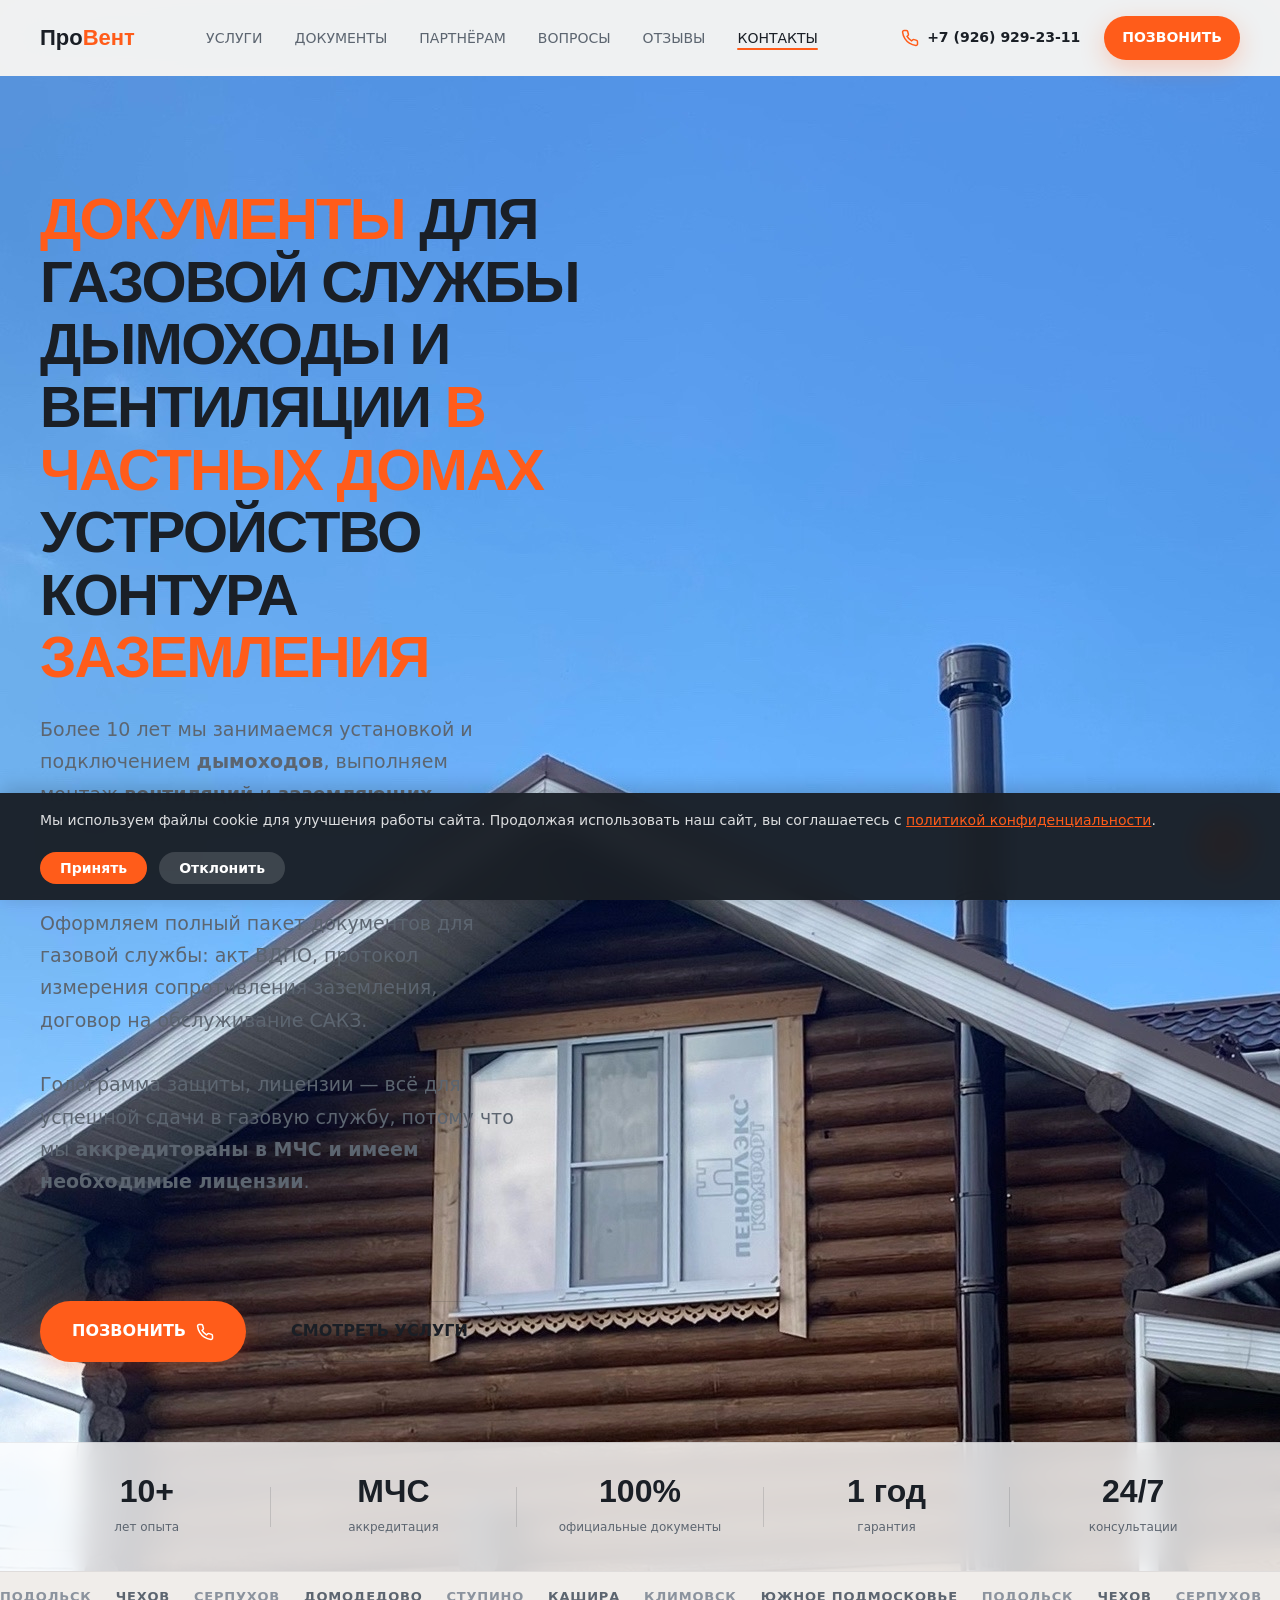
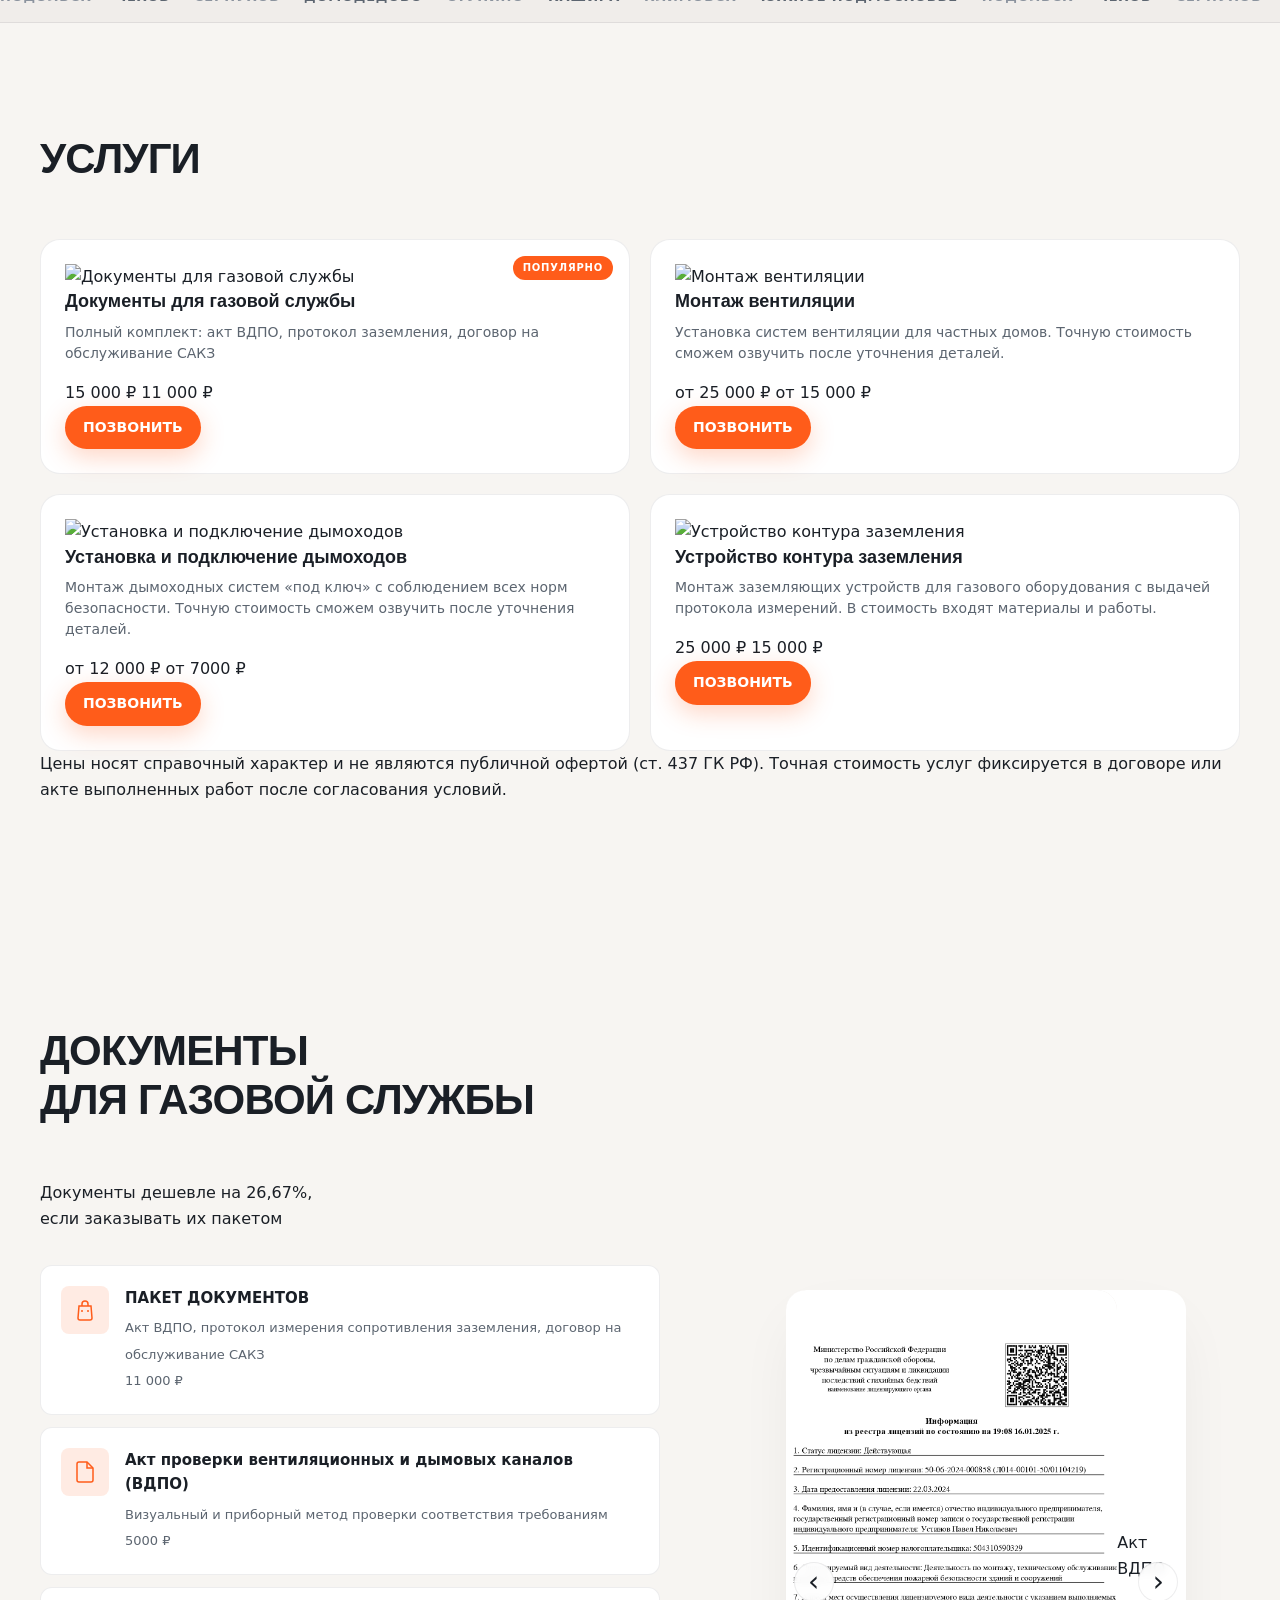
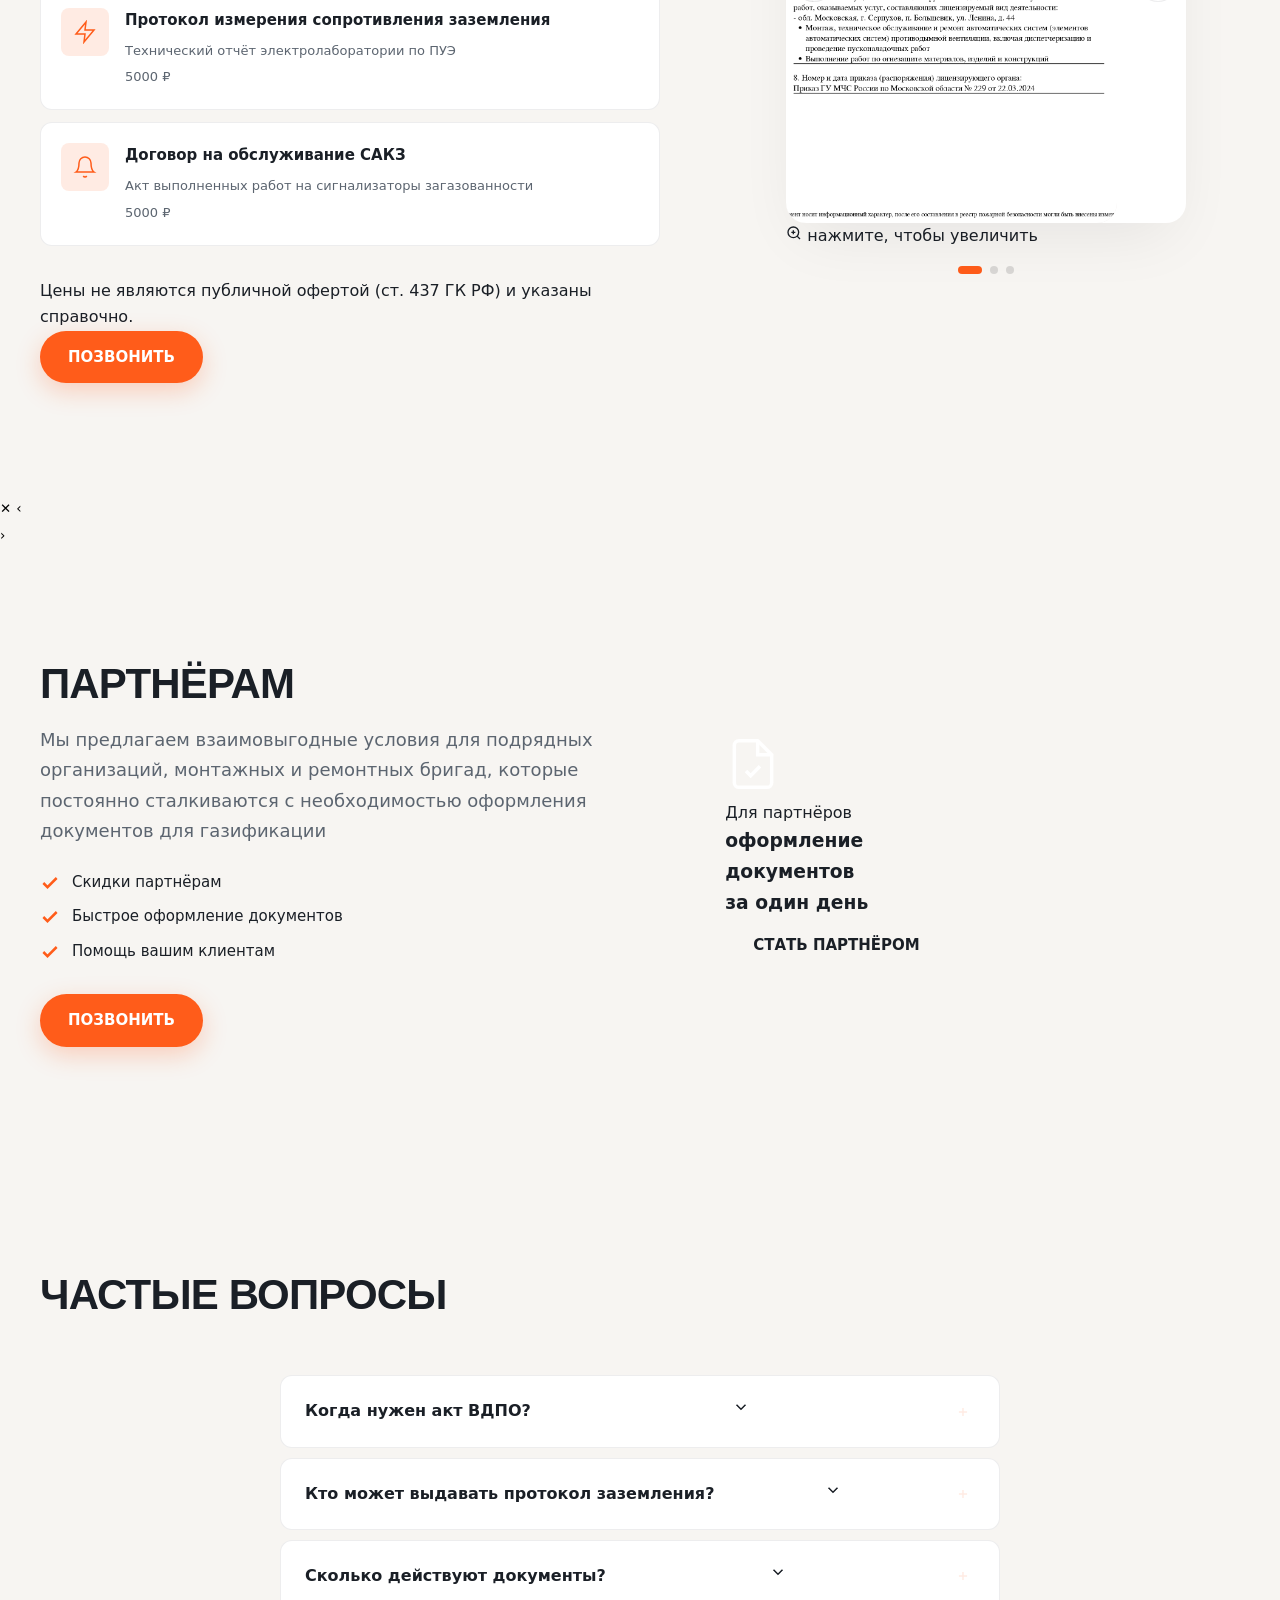
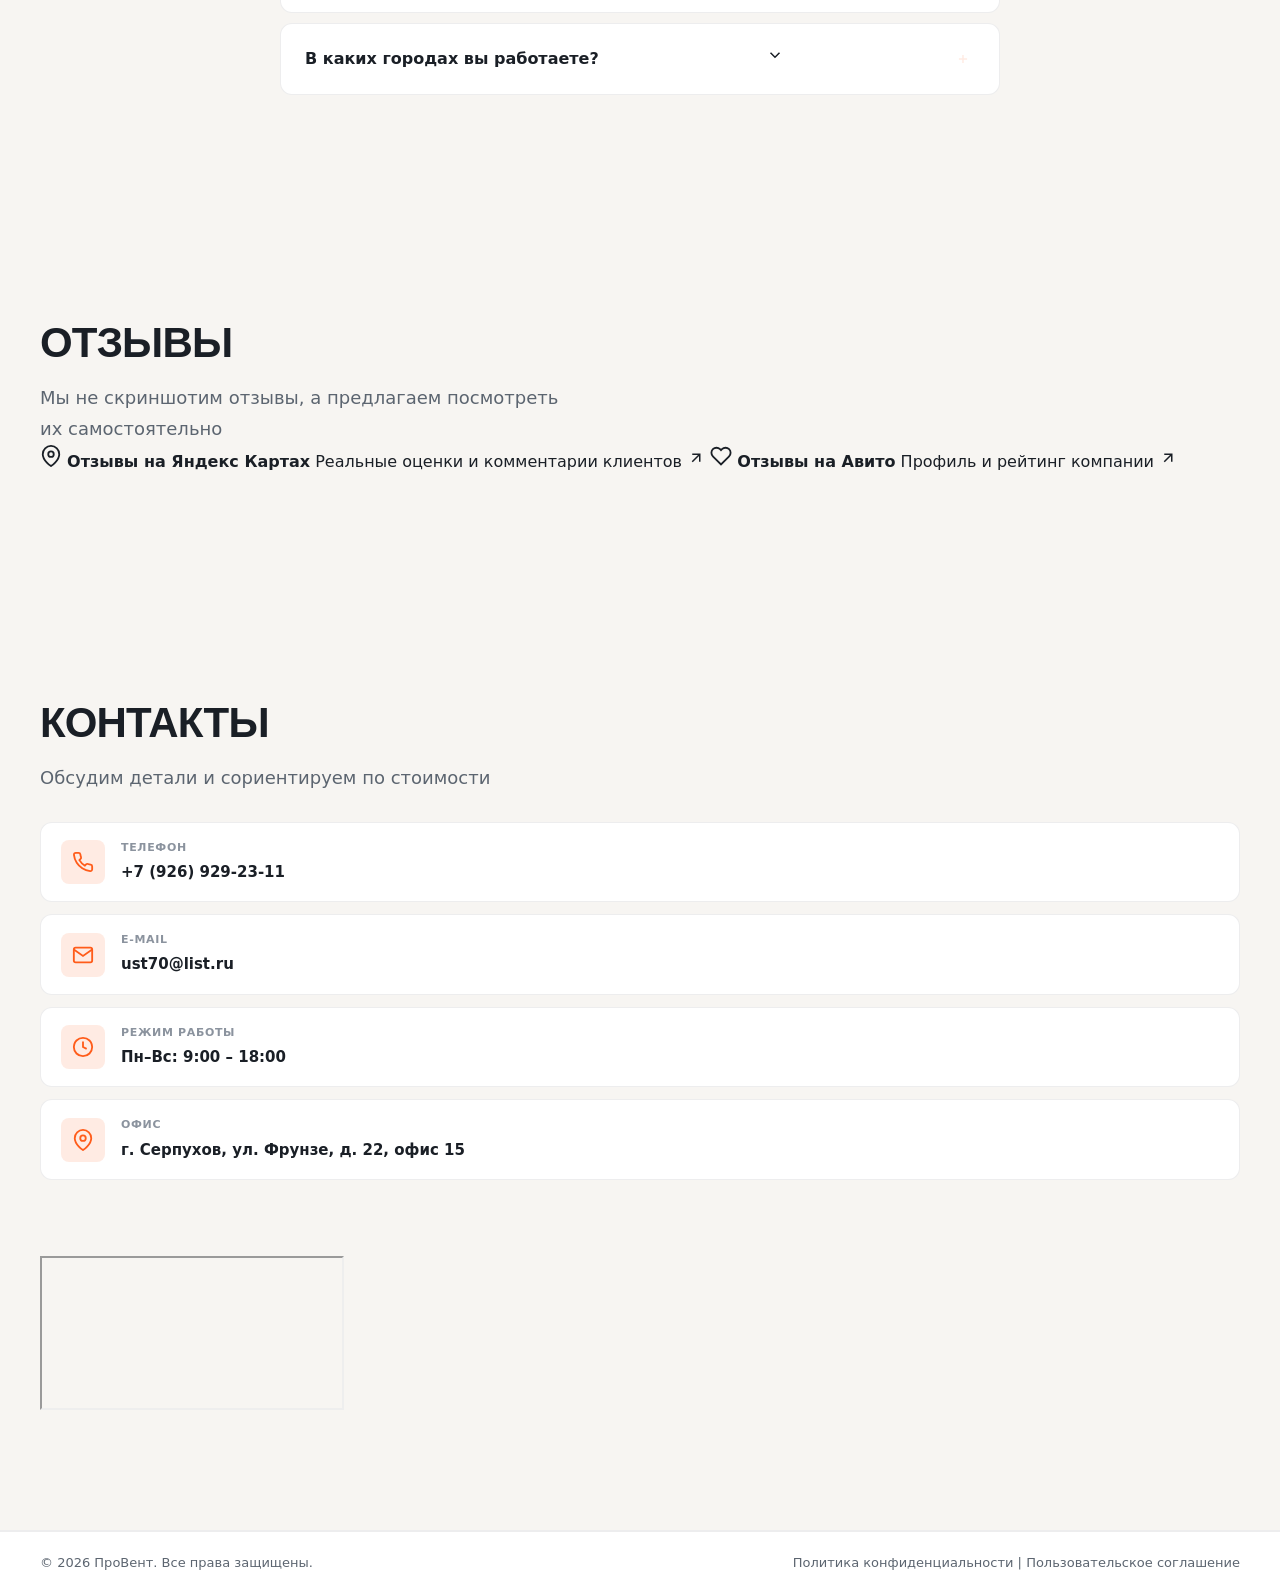
==== commit 36877ee7: "Update index.html" ====
--- a/index.html
+++ b/index.html
@@ -3,46 +3,85 @@
 <head>
   <meta charset="UTF-8">
   <meta name="viewport" content="width=device-width, initial-scale=1.0">
-  <meta name="description" content="ПроВент — монтаж вентиляции и дымоходов под ключ. Акт ВДПО, протокол заземления для газовой службы. Лицензия МЧС. Южное Подмосковье.">
-  <meta name="keywords" content="акт ВДПО, дымоход, вентиляция, заземление, газовая служба, южное Подмосковье">
-  <title>ПроВент — монтаж вентиляции и дымоходов | Акт ВДПО и заземление</title>
-  <link rel="preconnect" href="https://fonts.googleapis.com">
-  <link rel="preconnect" href="https://fonts.gstatic.com" crossorigin>
-  <link href="https://fonts.googleapis.com/css2?family=Onest:wght@400;500;600;700;800;900&family=Unbounded:wght@500;700;800&display=swap" rel="stylesheet">
-  <link rel="stylesheet" href="css/style.css">
-  <link rel="icon" type="image/svg+xml" href="data:image/svg+xml,<svg xmlns='http://www.w3.org/2000/svg' viewBox='0 0 100 100'><rect fill='%230c4a6e' width='100' height='100' rx='20'/><text y='68' x='50' text-anchor='middle' font-size='52' fill='%23f97316'>П</text></svg>">
+  <meta name="description" content="ПроВент — аккредитованная в МЧС компания: установка и подключение дымоходов, монтаж вентиляций и заземляющих устройств для газового оборудования в частных домах. Акт ВДПО, протокол заземления, договор на обслуживание САКЗ — работаем в Серпухове, Подольске, Чехове, Домодедово, Ступино, Кашире, Климовске и по всему южному Подмосковью.">
+  <meta name="keywords" content="акт ВДПО, дымоход, вентиляция, заземление, договор САКЗ, газовая служба, Серпухов, Подольск, Чехов, Домодедово, Ступино, Кашира, Климовск, южное Подмосковье">
+  <meta name="robots" content="index, follow">
+  <link rel="canonical" href="https://provent.online/">
+  <title>ПроВент — акт ВДПО, дымоходы и вентиляция в Серпухове и южном Подмосковье</title>
+
+  <!-- Open Graph / Yandex и соцсети -->
+  <meta property="og:type" content="website">
+  <meta property="og:locale" content="ru_RU">
+  <meta property="og:site_name" content="ПроВент">
+  <meta property="og:title" content="ПроВент — акт ВДПО, дымоходы и вентиляция в южном Подмосковье">
+  <meta property="og:description" content="Установка дымоходов, вентиляции, заземления и полный пакет документов для газовой службы. Аккредитация МЧС, гарантия 1 год.">
+  <meta property="og:url" content="https://provent.online/">
+  <meta name="twitter:card" content="summary">
+
+  <!-- Верификация в Яндекс.Вебмастере: вставьте свой код подтверждения сайта -->
+  <!-- <meta name="yandex-verification" content="ВАШ_КОД_ПОДТВЕРЖДЕНИЯ" /> -->
+
+  <link rel="stylesheet" href="style.css">
+  <link rel="icon" type="image/svg+xml" href="favicon.svg">
+
+  <script type="application/ld+json">
+  {
+    "@context": "https://schema.org",
+    "@type": "LocalBusiness",
+    "name": "ПроВент",
+    "image": "https://provent.online/img/service-documents.jpg",
+    "url": "https://provent.online/",
+    "telephone": "+7-926-929-23-11",
+    "email": "ust70@list.ru",
+    "priceRange": "от 5000 ₽",
+    "address": {
+      "@type": "PostalAddress",
+      "streetAddress": "ул. Фрунзе, д. 22, офис 15",
+      "addressLocality": "Серпухов",
+      "addressRegion": "Московская область",
+      "addressCountry": "RU"
+    },
+    "geo": { "@type": "GeoCoordinates", "latitude": 54.931169, "longitude": 37.460061 },
+    "openingHoursSpecification": {
+      "@type": "OpeningHoursSpecification",
+      "dayOfWeek": ["Monday","Tuesday","Wednesday","Thursday","Friday","Saturday","Sunday"],
+      "opens": "09:00",
+      "closes": "18:00"
+    },
+    "areaServed": ["Серпухов","Подольск","Чехов","Домодедово","Ступино","Кашира","Климовск","Южное Подмосковье"],
+    "sameAs": ["https://yandex.ru/maps/org/provent/65606170057/"]
+  }
+  </script>
+
+  <script type="text/javascript">
+    window.initYandexMetrika = function () {
+      (function(m,e,t,r,i,k,a){
+          m[i]=m[i]||function(){(m[i].a=m[i].a||[]).push(arguments)};
+          m[i].l=1*new Date();
+          for (var j = 0; j < document.scripts.length; j++) {if (document.scripts[j].src === r) { return; }}
+          k=e.createElement(t),a=e.getElementsByTagName(t)[0],k.async=1,k.src=r,a.parentNode.insertBefore(k,a)
+      })(window, document,'script','https://mc.yandex.ru/metrika/tag.js?id=110060167', 'ym');
+      ym(110060167, 'init', {ssr:true, webvisor:true, clickmap:true, ecommerce:"dataLayer", referrer: document.referrer, url: location.href, accurateTrackBounce:true, trackLinks:true});
+    };
+  </script>
 </head>
 <body>
   <div class="nav-overlay" id="navOverlay" aria-hidden="true"></div>
 
-  <!-- Header -->
   <header class="header" id="header">
     <div class="container header__inner">
       <a href="#" class="logo">
         <span class="logo__text">Про<span class="logo__accent">Вент</span></span>
       </a>
-    
-<!-- Yandex.Metrika counter -->
-<script type="text/javascript">
-    (function(m,e,t,r,i,k,a){
-        m[i]=m[i]||function(){(m[i].a=m[i].a||[]).push(arguments)};
-        m[i].l=1*new Date();
-        for (var j = 0; j < document.scripts.length; j++) {if (document.scripts[j].src === r) { return; }}
-        k=e.createElement(t),a=e.getElementsByTagName(t)[0],k.async=1,k.src=r,a.parentNode.insertBefore(k,a)
-    })(window, document,'script','https://mc.yandex.ru/metrika/tag.js?id=110060167', 'ym');
-
-    ym(110060167, 'init', {ssr:true, webvisor:true, clickmap:true, ecommerce:"dataLayer", referrer: document.referrer, url: location.href, accurateTrackBounce:true, trackLinks:true});
-</script>
-<noscript><div><img src="https://mc.yandex.ru/watch/110060167" style="position:absolute; left:-9999px;" alt="" /></div></noscript>
-<!-- /Yandex.Metrika counter -->
 
       <nav class="nav" id="nav">
         <ul class="nav__list">
-          <li><a href="#services" class="nav__link">Услуги</a></li>
-          <li><a href="#documents" class="nav__link">Документы</a></li>
-          <li><a href="#partners" class="nav__link">Партнёрам</a></li>
-          <li><a href="#faq" class="nav__link">Вопросы</a></li>
-          <li><a href="#contacts" class="nav__link">Контакты</a></li>
+          <li><a href="#services" class="nav__link">УСЛУГИ</a></li>
+          <li><a href="#documents" class="nav__link">ДОКУМЕНТЫ</a></li>
+          <li><a href="#partners" class="nav__link">ПАРТНЁРАМ</a></li>
+          <li><a href="#faq" class="nav__link">ВОПРОСЫ</a></li>
+          <li><a href="#reviews" class="nav__link">ОТЗЫВЫ</a></li>
+          <li><a href="#contacts" class="nav__link">КОНТАКТЫ</a></li>
         </ul>
       </nav>
 
@@ -53,7 +92,7 @@
           </svg>
           <span>+7 (926) 929-23-11</span>
         </a>
-        <a href="tel:+79269292311" class="btn btn--primary btn--sm">Позвонить</a>
+        <a href="tel:+79269292311" class="btn btn--primary btn--sm">ПОЗВОНИТЬ</a>
         <button class="burger" id="burger" aria-label="Меню">
           <span></span><span></span><span></span>
         </button>
@@ -61,44 +100,41 @@
     </div>
   </header>
 
-  <!-- Hero -->
   <section class="hero">
     <div class="hero__bg" aria-hidden="true">
-      <div class="hero__orb hero__orb--1"></div>
-      <div class="hero__orb hero__orb--2"></div>
-      <div class="hero__orb hero__orb--3"></div>
-      <div class="hero__grid-lines"></div>
+      <video class="hero__video" autoplay muted loop playsinline poster="img/photo-1.jpg">
+        <source src="hero.mp4" type="video/mp4">
+      </video>
+      <div class="hero__shade"></div>
     </div>
     <div class="container hero__inner">
       <div class="hero__content">
         <div class="hero__badges"></div>
-        <h1 class="hero__title">
-          <span class="hero__title-line">Монтаж вентиляции</span>
-          <span class="hero__title-line">и&nbsp;дымоходов <em>под ключ</em></span>
-        </h1>
-        <p class="hero__subtitle">
-          Акт ВДПО, протокол заземления и полный пакет документов для газовой службы — 
-          официально, с первого раза.
-        </p>
-        <div class="hero__chips"></div>
-        <div class="hero__actions">
-          <a href="tel:+79269292311" class="btn btn--primary btn--lg">
-            Позвонить
-            <svg width="18" height="18" viewBox="0 0 24 24" fill="none" stroke="currentColor" stroke-width="2"><path d="M22 16.92v3a2 2 0 01-2.18 2 19.79 19.79 0 01-8.63-3.07 19.5 19.5 0 01-6-6 19.79 19.79 0 01-3.07-8.67A2 2 0 014.11 2h3a2 2 0 012 1.72c.127.96.361 1.903.7 2.81a2 2 0 01-.45 2.11L8.09 9.91a16 16 0 006 6l1.27-1.27a2 2 0 012.11-.45c.907.339 1.85.573 2.81.7A2 2 0 0122 16.92z"/></svg>
-          </a>
-          <a href="#services" class="btn btn--outline btn--lg">Смотреть услуги</a>
-        </div>
-      </div>
-      <div class="hero__aside">
-        <div class="carousel" id="heroCarousel">
-          <div class="carousel__container">
-            <div class="carousel__slide"><div class="carousel__photo"><img src="img/photo-1.jpg" alt="Пример работы"></div></div>
-            <div class="carousel__slide"><div class="carousel__photo"><img src="img/photo-2.jpg" alt="Пример работы"></div></div>
-            <div class="carousel__slide"><div class="carousel__photo"><img src="img/photo-3.jpg" alt="Пример работы"></div></div>
-          </div>
-          <button class="carousel__btn carousel__btn--prev" aria-label="Предыдущий">‹</button>
-          <button class="carousel__btn carousel__btn--next" aria-label="Следующий">›</button>
-          <div class="carousel__dots"></div>
+        <div class="hero__grid">
+          <h1 class="hero__title hero__title--rotator">
+            <span class="hero__title-line is-active"><em>ДОКУМЕНТЫ</em> ДЛЯ ГАЗОВОЙ СЛУЖБЫ</span>
+            <span class="hero__title-line">ДЫМОХОДЫ И ВЕНТИЛЯЦИИ <em>В ЧАСТНЫХ ДОМАХ</em></span>
+            <span class="hero__title-line">УСТРОЙСТВО КОНТУРА <em>ЗАЗЕМЛЕНИЯ</em></span>
+          </h1>
+          <div class="hero__aside">
+            <p class="hero__subtitle">
+              Более 10 лет мы занимаемся установкой и подключением <b>дымоходов</b>, выполняем монтаж <b>вентиляций</b> и <b>заземляющих устройств</b> для газового оборудования <b>в частных домах</b>.
+              <br> 
+              <br> 
+              Оформляем <b></b>полный пакет документов для газовой службы</b>: акт ВДПО, протокол измерения сопротивления заземления, договор на обслуживание САКЗ.
+              <br> 
+              <br> 
+              Голограмма защиты, лицензии — всё для успешной сдачи в газовую службу, потому что мы <b>аккредитованы в МЧС и имеем необходимые лицензии</b>.
+            </p>
+            <div class="hero__chips"></div>
+            <div class="hero__actions">
+              <a href="tel:+79269292311" class="btn btn--primary btn--lg">
+                ПОЗВОНИТЬ
+                <svg width="18" height="18" viewBox="0 0 24 24" fill="none" stroke="currentColor" stroke-width="2"><path d="M22 16.92v3a2 2 0 01-2.18 2 19.79 19.79 0 01-8.63-3.07 19.5 19.5 0 01-6-6 19.79 19.79 0 01-3.07-8.67A2 2 0 014.11 2h3a2 2 0 012 1.72c.127.96.361 1.903.7 2.81a2 2 0 01-.45 2.11L8.09 9.91a16 16 0 006 6l1.27-1.27a2 2 0 012.11-.45c.907.339 1.85.573 2.81.7A2 2 0 0122 16.92z"/></svg>
+              </a>
+              <a href="#services" class="btn btn--outline btn--lg">СМОТРЕТЬ УСЛУГИ</a>
+            </div>
+          </div>
         </div>
       </div>
     </div>
@@ -119,131 +155,180 @@
     </div>
   </section>
 
-  <!-- Cities strip -->
   <div class="marquee" aria-hidden="true">
     <div class="marquee__track">
-      <span>Подольск</span><span>·</span><span>Чехов</span><span>·</span><span>Серпухов</span><span>·</span><span>Домодедово</span><span>·</span><span>Ступино</span><span>·</span><span>Кашира</span><span>·</span><span>Климовск</span><span>·</span><span>Южное Подмосковье</span>
-      <span>Подольск</span><span>·</span><span>Чехов</span><span>·</span><span>Серпухов</span><span>·</span><span>Домодедово</span><span>·</span><span>Ступино</span><span>·</span><span>Кашира</span><span>·</span><span>Климовск</span><span>·</span><span>Южное Подмосковье</span>
+      <span>Подольск</span><span>Чехов</span><span>Серпухов</span><span>Домодедово</span><span>Ступино</span><span>Кашира</span><span>Климовск</span><span>Южное Подмосковье</span>
+      <span>Подольск</span><span>Чехов</span><span>Серпухов</span><span>Домодедово</span><span>Ступино</span><span>Кашира</span><span>Климовск</span><span>Южное Подмосковье</span>
     </div>
   </div>
 
-  <!-- Services (исправленная сетка 2×2) -->
   <section class="services section section--gray" id="services">
     <div class="container">
       <div class="section-header">
-        <h2 class="section-title">Наши услуги</h2>
-        <p class="section-desc">Комплексные решения для вашего объекта: монтаж, обслуживание и полное сопровождение для подключения газа</p>
-      </div>
-      <div class="services__grid services__grid--simple">
+        <h2 class="section-title">УСЛУГИ</h2>
+      </div>
+      <div class="services__grid services__grid--simple reveal">
         <article class="service-card">
-          <div class="service-card__badge">Популярно</div>
-          <div class="service-card__icon service-card__icon--purple">
-            <svg width="32" height="32" viewBox="0 0 24 24" fill="none" stroke="currentColor" stroke-width="1.5">
-              <path d="M14 2H6a2 2 0 00-2 2v16a2 2 0 002 2h12a2 2 0 002-2V8z"/>
-              <polyline points="14 2 14 8 20 8"/>
-              <path d="M9 15l2 2 4-4"/>
-            </svg>
-          </div>
-          <h3 class="service-card__title">Документы для газовой службы</h3>
-          <p class="service-card__desc">Полный комплект: акт ВДПО, протокол заземления, договор на обслуживание САКЗ</p>
-          <a href="tel:+79269292311" class="service-card__link">Позвонить →</a>
+          <div class="service-card__media">
+            <span class="service-card__badge">Популярно</span>
+            <img src="img/service-documents.jpg" alt="Документы для газовой службы"
+                 data-fallback="data:image/svg+xml,%3Csvg xmlns='http://www.w3.org/2000/svg' viewBox='0 0 300 400'%3E%3Crect width='300' height='400' fill='%232f97f0'/%3E%3Cg transform='translate(102,152)' fill='none' stroke='%23ffffff' stroke-width='6' stroke-linecap='round' stroke-linejoin='round'%3E%3Cpath d='M40 0H8a8 8 0 00-8 8v64a8 8 0 008 8h48a8 8 0 008-8V24z'/%3E%3Cpath d='M40 0v24h24'/%3E%3Cpath d='M18 46l8 8 16-16'/%3E%3C/g%3E%3C/svg%3E">
+          </div>
+          <div class="service-card__body">
+            <h3 class="service-card__title">Документы для газовой службы</h3>
+            <p class="service-card__desc">Полный комплект: акт ВДПО, протокол заземления, договор на обслуживание САКЗ</p>
+            <div class="service-card__price">
+              <span class="service-card__price-old">15 000 ₽</span>
+              <span class="service-card__price-new">11 000 ₽</span>
+            </div>
+            <a href="tel:+79269292311" class="btn btn--primary btn--sm">ПОЗВОНИТЬ</a>
+          </div>
         </article>
         <article class="service-card">
-          <div class="service-card__icon service-card__icon--blue">
-            <svg width="32" height="32" viewBox="0 0 24 24" fill="none" stroke="currentColor" stroke-width="1.5">
-              <path d="M9.59 4.59A2 2 0 1111 8H2m10.59 11.41A2 2 0 1014 16H2m15.73-8.27A2.005 2.005 0 0119 8H2"/>
-            </svg>
-          </div>
-          <h3 class="service-card__title">Монтаж вентиляции</h3>
-          <p class="service-card__desc">Установка систем вентиляции для частных домов</p>
-          <a href="tel:+79269292311" class="service-card__link">Позвонить →</a>
+          <div class="service-card__media">
+            <img src="img/service-ventilation.jpg" alt="Монтаж вентиляции"
+                 data-fallback="data:image/svg+xml,%3Csvg xmlns='http://www.w3.org/2000/svg' viewBox='0 0 300 400'%3E%3Crect width='300' height='400' fill='%232f97f0'/%3E%3Cg transform='translate(90,182)' fill='none' stroke='%23ffffff' stroke-width='6' stroke-linecap='round' stroke-linejoin='round'%3E%3Cpath d='M14.4 6.9A3 3 0 1116.5 12H0m15.9 17.1A3 3 0 1013 24H0M39.6 5.6A3.01 3.01 0 0142.5 12H0'/%3E%3C/g%3E%3C/svg%3E">
+          </div>
+          <div class="service-card__body">
+            <h3 class="service-card__title">Монтаж вентиляции</h3>
+            <p class="service-card__desc">Установка систем вентиляции для частных домов. Точную стоимость сможем озвучить после уточнения деталей.</p>
+            <div class="service-card__price">
+              <span class="service-card__price-old">от 25 000 ₽</span>
+              <span class="service-card__price-new">от 15 000 ₽</span>
+            </div>
+            <a href="tel:+79269292311" class="btn btn--primary btn--sm">ПОЗВОНИТЬ</a>
+          </div>
         </article>
         <article class="service-card">
-          <div class="service-card__icon service-card__icon--orange">
-            <svg width="32" height="32" viewBox="0 0 24 24" fill="none" stroke="currentColor" stroke-width="1.5">
-              <path d="M12 2L2 7l10 5 10-5-10-5zM2 17l10 5 10-5M2 12l10 5 10-5"/>
-            </svg>
-          </div>
-          <h3 class="service-card__title">Установка и подключение дымоходов</h3>
-          <p class="service-card__desc">Монтаж дымоходных систем «под ключ» с соблюдением всех норм безопасности</p>
-          <a href="tel:+79269292311" class="service-card__link">Позвонить →</a>
+          <div class="service-card__media">
+            <img src="img/service-chimney.jpg" alt="Установка и подключение дымоходов"
+                 data-fallback="data:image/svg+xml,%3Csvg xmlns='http://www.w3.org/2000/svg' viewBox='0 0 300 400'%3E%3Crect width='300' height='400' fill='%232f97f0'/%3E%3Cg transform='translate(90,168)' fill='none' stroke='%23ffffff' stroke-width='6' stroke-linecap='round' stroke-linejoin='round'%3E%3Cpath d='M60 0L0 25l60 25 60-25L60 0zM0 65l60 25 60-25M0 45l60 25 60-25'/%3E%3C/g%3E%3C/svg%3E">
+          </div>
+          <div class="service-card__body">
+            <h3 class="service-card__title">Установка и подключение дымоходов</h3>
+            <p class="service-card__desc">Монтаж дымоходных систем «под ключ» с соблюдением всех норм безопасности. Точную стоимость сможем озвучить после уточнения деталей.</p>
+            <div class="service-card__price">
+              <span class="service-card__price-old">от 12 000 ₽</span>
+              <span class="service-card__price-new">от 7000 ₽</span>
+            </div>
+            <a href="tel:+79269292311" class="btn btn--primary btn--sm">ПОЗВОНИТЬ</a>
+          </div>
         </article>
         <article class="service-card">
-          <div class="service-card__icon service-card__icon--green">
-            <svg width="32" height="32" viewBox="0 0 24 24" fill="none" stroke="currentColor" stroke-width="1.5">
-              <path d="M13 2L3 14h9l-1 8 10-12h-9l1-8z"/>
-            </svg>
-          </div>
-          <h3 class="service-card__title">Устройство контура заземления</h3>
-          <p class="service-card__desc">Монтаж заземляющих устройств для газового оборудования с выдачей протокола измерений</p>
-          <a href="tel:+79269292311" class="service-card__link">Позвонить →</a>
+          <div class="service-card__media">
+            <img src="img/service-grounding.jpg" alt="Устройство контура заземления"
+                 data-fallback="data:image/svg+xml,%3Csvg xmlns='http://www.w3.org/2000/svg' viewBox='0 0 300 400'%3E%3Crect width='300' height='400' fill='%232f97f0'/%3E%3Cg transform='translate(114,152)' fill='none' stroke='%23ffffff' stroke-width='6' stroke-linecap='round' stroke-linejoin='round'%3E%3Cpath d='M39 0L9 36h27l-3 24 30-36H36l3-24z'/%3E%3C/g%3E%3C/svg%3E">
+          </div>
+          <div class="service-card__body">
+            <h3 class="service-card__title">Устройство контура заземления</h3>
+            <p class="service-card__desc">Монтаж заземляющих устройств для газового оборудования с выдачей протокола измерений. В стоимость входят материалы и работы.</p>
+            <div class="service-card__price">
+              <span class="service-card__price-old">25 000 ₽</span>
+              <span class="service-card__price-new">15 000 ₽</span>
+            </div>
+            <a href="tel:+79269292311" class="btn btn--primary btn--sm">ПОЗВОНИТЬ</a>
+          </div>
         </article>
       </div>
-    </div>
-  </section>
-
-  <!-- Documents -->
+      <p class="price-disclaimer">Цены носят справочный характер и не являются публичной офертой (ст. 437 ГК РФ). Точная стоимость услуг фиксируется в договоре или акте выполненных работ после согласования условий.</p>
+    </div>
+  </section>
+
   <section class="documents section" id="documents">
     <div class="container">
+      <div class="section-header">
+        <h2 class="section-title">ДОКУМЕНТЫ<br><span class="section-title__accent">ДЛЯ ГАЗОВОЙ СЛУЖБЫ</span></h2>
+      </div>
       <div class="documents__grid">
-        <div class="documents__content">
-          <h2 class="section-title">Пакет документов для подключения газа</h2>
-          <p class="section-desc">
-            Оформляем все необходимые документы установленного образца. 
-            Голограмма защиты, лицензии — всё для успешной сдачи в газовую службу.
-          </p>
+        <div class="documents__content reveal">
+          <div class="documents__promo">
+            Документы дешевле на 26,67%,<br>если заказывать их пакетом
+          </div>
           <ul class="documents__list">
             <li class="doc-item">
               <div class="doc-item__icon">
+                <svg width="24" height="24" viewBox="0 0 24 24" fill="none" stroke="currentColor" stroke-width="1.5">
+  <path d="M6 8h12l1 12a2 2 0 01-2 2H7a2 2 0 01-2-2L6 8z"/>
+  <path d="M9 8V6a3 3 0 016 0v2"/>
+  <path d="M9 12v2M15 12v2"/>
+</svg>
+              </div>
+              <div class="doc-item__body">
+                <div>
+                  <strong>ПАКЕТ ДОКУМЕНТОВ</strong>
+                  <span>Акт ВДПО, протокол измерения сопротивления заземления, договор на обслуживание САКЗ</span>
+                </div>
+                <span class="doc-item__price">11 000 ₽</span>
+              </div>
+            </li>
+            <li class="doc-item">
+              <div class="doc-item__icon">
                 <svg width="24" height="24" viewBox="0 0 24 24" fill="none" stroke="currentColor" stroke-width="1.5"><path d="M14 2H6a2 2 0 00-2 2v16a2 2 0 002 2h12a2 2 0 002-2V8z"/><polyline points="14 2 14 8 20 8"/></svg>
               </div>
-              <div>
-                <strong>Акт проверки вентиляционных и дымовых каналов (ВДПО)</strong>
-                <span>Визуальный и приборный метод проверки соответствия требованиям</span>
+              <div class="doc-item__body">
+                <div>
+                  <strong>Акт проверки вентиляционных и дымовых каналов (ВДПО)</strong>
+                  <span>Визуальный и приборный метод проверки соответствия требованиям</span>
+                </div>
+                <span class="doc-item__price">5000 ₽</span>
               </div>
             </li>
             <li class="doc-item">
               <div class="doc-item__icon">
                 <svg width="24" height="24" viewBox="0 0 24 24" fill="none" stroke="currentColor" stroke-width="1.5"><path d="M13 2L3 14h9l-1 8 10-12h-9l1-8z"/></svg>
               </div>
-              <div>
-                <strong>Протокол измерения сопротивления заземления</strong>
-                <span>Технический отчёт электролаборатории по ПУЭ</span>
+              <div class="doc-item__body">
+                <div>
+                  <strong>Протокол измерения сопротивления заземления</strong>
+                  <span>Технический отчёт электролаборатории по ПУЭ</span>
+                </div>
+                <span class="doc-item__price">5000 ₽</span>
               </div>
             </li>
             <li class="doc-item">
               <div class="doc-item__icon">
                 <svg width="24" height="24" viewBox="0 0 24 24" fill="none" stroke="currentColor" stroke-width="1.5"><path d="M18 8A6 6 0 006 8c0 7-3 9-3 9h18s-3-2-3-9"/><path d="M13.73 21a2 2 0 01-3.46 0"/></svg>
               </div>
-              <div>
-                <strong>Договор на обслуживание САКЗ</strong>
-                <span>Акт выполненных работ на сигнализаторы загазованности</span>
+              <div class="doc-item__body">
+                <div>
+                  <strong>Договор на обслуживание САКЗ</strong>
+                  <span>Акт выполненных работ на сигнализаторы загазованности</span>
+                </div>
+                <span class="doc-item__price">5000 ₽</span>
               </div>
             </li>
           </ul>
-          <a href="tel:+79269292311" class="btn btn--primary">Позвонить</a>
-        </div>
-        <div class="documents__visual">
-          <div class="carousel" id="docCarousel">
+          <p class="price-disclaimer">Цены не являются публичной офертой (ст. 437 ГК РФ) и указаны справочно.</p>
+          <a href="tel:+79269292311" class="btn btn--primary">ПОЗВОНИТЬ</a>
+        </div>
+        <div class="documents__visual reveal">
+          <div class="carousel carousel--zoom" id="docCarousel">
             <div class="carousel__container">
               <div class="carousel__slide">
-                <div class="carousel__photo">
+                <button class="carousel__photo" data-zoom-src="img/licence_page-0001.jpg">
                   <img src="img/licence_page-0001.jpg" alt="Акт ВДПО">
-                </div>
+                </button>
+                <span class="carousel__caption">Акт ВДПО</span>
               </div>
               <div class="carousel__slide">
-                <div class="carousel__photo">
+                <button class="carousel__photo" data-zoom-src="img/lab_page-0001.jpg">
                   <img src="img/lab_page-0001.jpg" alt="Протокол заземления">
-                </div>
+                </button>
+                <span class="carousel__caption">Протокол заземления</span>
               </div>
               <div class="carousel__slide">
-                <div class="carousel__photo">
+                <button class="carousel__photo" data-zoom-src="img/lab_page-0002.jpg">
                   <img src="img/lab_page-0002.jpg" alt="Договор САКЗ">
-                </div>
+                </button>
+                <span class="carousel__caption">Договор САКЗ</span>
               </div>
             </div>
             <button class="carousel__btn carousel__btn--prev" aria-label="Предыдущий">‹</button>
             <button class="carousel__btn carousel__btn--next" aria-label="Следующий">›</button>
+            <div class="carousel__zoom-hint">
+              <svg width="16" height="16" viewBox="0 0 24 24" fill="none" stroke="currentColor" stroke-width="2"><circle cx="11" cy="11" r="8"/><path d="M21 21l-4.35-4.35"/><path d="M11 8v6M8 11h6"/></svg>
+              нажмите, чтобы увеличить
+            </div>
             <div class="carousel__dots"></div>
           </div>
         </div>
@@ -251,12 +336,20 @@
     </div>
   </section>
 
-  <!-- Partners -->
+  <div class="lightbox" id="docLightbox" aria-hidden="true">
+    <button class="lightbox__close" id="lightboxClose" aria-label="Закрыть">✕</button>
+    <button class="lightbox__nav lightbox__nav--prev" id="lightboxPrev" aria-label="Предыдущий">‹</button>
+    <div class="lightbox__stage">
+      <img class="lightbox__img" id="lightboxImg" src="" alt="">
+    </div>
+    <button class="lightbox__nav lightbox__nav--next" id="lightboxNext" aria-label="Следующий">›</button>
+  </div>
+
   <section class="partners section" id="partners">
     <div class="container">
       <div class="partners__inner">
-        <div class="partners__content">
-          <h2 class="section-title">Открыты к сотрудничеству!</h2>
+        <div class="partners__content reveal">
+          <h2 class="section-title">ПАРТНЁРАМ</h2>
           <p>
             Мы предлагаем взаимовыгодные условия для подрядных организаций, монтажных 
             и ремонтных бригад, которые постоянно сталкиваются с необходимостью оформления 
@@ -267,59 +360,104 @@
             <li>Быстрое оформление документов</li>
             <li>Помощь вашим клиентам</li>
           </ul>
-          <a href="tel:+79269292311" class="btn btn--primary">Позвонить</a>
-        </div>
-        <div class="partners__visual">
-          <div class="partners-card">
-            <div class="partners-card__header">Наше предложение</div>
-            <div class="partners-card__body">
-              <div class="partners-card__stat">
-                <span class="partners-card__value">Скидки партнёрам</span>
-              </div>
-              <div class="partners-card__stat">
-                <span class="partners-card__value">Оформление за 1 день</span>
-              </div>
-            </div>
-          </div>
-        </div>
-      </div>
-    </div>
-  </section>
-
-  <!-- FAQ -->
+          <a href="tel:+79269292311" class="btn btn--primary">ПОЗВОНИТЬ</a>
+        </div>
+        <div class="partners__visual reveal">
+          <div class="partners-promo">
+            <div class="partners-promo__decor" aria-hidden="true">
+              <span class="partners-promo__orb partners-promo__orb--1"></span>
+              <span class="partners-promo__orb partners-promo__orb--2"></span>
+              <span class="partners-promo__orb partners-promo__orb--3"></span>
+              <svg class="partners-promo__icon" width="56" height="56" viewBox="0 0 24 24" fill="none" stroke="#fff" stroke-width="1.5"><path d="M14 2H6a2 2 0 00-2 2v16a2 2 0 002 2h12a2 2 0 002-2V8z"/><polyline points="14 2 14 8 20 8"/><path d="M9 15l2 2 4-4"/></svg>
+            </div>
+            <div class="partners-promo__content">
+              <span class="partners-promo__eyebrow">Для партнёров</span>
+              <h3 class="partners-promo__title">оформление<br>документов<br>за один день</h3>
+              <a href="tel:+79269292311" class="btn partners-promo__btn">СТАТЬ ПАРТНЁРОМ</a>
+            </div>
+          </div>
+        </div>
+      </div>
+    </div>
+  </section>
+
   <section class="faq section" id="faq">
     <div class="container">
-      <div class="section-header section-header--center">
-        <h2 class="section-title">Часто задаваемые вопросы</h2>
-      </div>
-      <div class="faq__list">
+      <div class="section-header">
+        <h2 class="section-title">ЧАСТЫЕ ВОПРОСЫ</h2>
+      </div>
+      <div class="faq__list reveal">
         <details class="faq-item">
-          <summary class="faq-item__question">Когда нужен акт ВДПО?</summary>
+          <summary class="faq-item__question">
+            <span>Когда нужен акт ВДПО?</span>
+            <span class="faq-item__chevron"><svg width="18" height="18" viewBox="0 0 24 24" fill="none" stroke="currentColor" stroke-width="2"><polyline points="6 9 12 15 18 9"/></svg></span>
+          </summary>
           <div class="faq-item__answer"><p>Акт ВДПО необходим при первичном подключении газа, замене газового оборудования, заключении договора на техобслуживание, а также при восстановлении подачи газа после отключения.</p></div>
         </details>
         <details class="faq-item">
-          <summary class="faq-item__question">Кто может выдавать протокол заземления?</summary>
+          <summary class="faq-item__question">
+            <span>Кто может выдавать протокол заземления?</span>
+            <span class="faq-item__chevron"><svg width="18" height="18" viewBox="0 0 24 24" fill="none" stroke="currentColor" stroke-width="2"><polyline points="6 9 12 15 18 9"/></svg></span>
+          </summary>
           <div class="faq-item__answer"><p>Проверку заземления могут проводить только организации, зарегистрированные в Ростехнадзоре, со специалистами, имеющими IV или V группу допуска к испытаниям. У нас есть свидетельство электролаборатории № 5.3-6395.</p></div>
         </details>
         <details class="faq-item">
-          <summary class="faq-item__question">Сколько действуют документы?</summary>
+          <summary class="faq-item__question">
+            <span>Сколько действуют документы?</span>
+            <span class="faq-item__chevron"><svg width="18" height="18" viewBox="0 0 24 24" fill="none" stroke="currentColor" stroke-width="2"><polyline points="6 9 12 15 18 9"/></svg></span>
+          </summary>
           <div class="faq-item__answer"><p>Акт ВДПО, протокол заземления и договор на САКЗ действуют 1 год.</p></div>
         </details>
         <details class="faq-item">
-          <summary class="faq-item__question">В каких городах вы работаете?</summary>
+          <summary class="faq-item__question">
+            <span>В каких городах вы работаете?</span>
+            <span class="faq-item__chevron"><svg width="18" height="18" viewBox="0 0 24 24" fill="none" stroke="currentColor" stroke-width="2"><polyline points="6 9 12 15 18 9"/></svg></span>
+          </summary>
           <div class="faq-item__answer"><p>Мы работаем по всему южному Подмосковью: Подольск, Чехов, Серпухов, Домодедово, Ступино, Кашира и другие города и посёлки региона.</p></div>
         </details>
       </div>
     </div>
   </section>
 
-  <!-- Contacts -->
+  <section class="reviews section" id="reviews">
+    <div class="container">
+      <div class="reviews__inner reveal">
+        <div class="reviews__text">
+          <h2 class="section-title">ОТЗЫВЫ</h2>
+          <p class="section-desc">Мы не скриншотим отзывы, а предлагаем посмотреть их самостоятельно</p>
+        </div>
+        <div class="reviews__actions">
+          <a href="https://yandex.ru/maps/org/provent/65606170057/reviews/?ll=37.460061%2C54.931169&z=16" target="_blank" rel="noopener" class="reviews__link">
+            <span class="reviews__link-icon">
+              <svg width="22" height="22" viewBox="0 0 24 24" fill="none" stroke="currentColor" stroke-width="2"><path d="M21 10c0 7-9 13-9 13s-9-6-9-13a9 9 0 0118 0z"/><circle cx="12" cy="10" r="3"/></svg>
+            </span>
+            <span>
+              <strong>Отзывы на Яндекс Картах</strong>
+              <em>Реальные оценки и комментарии клиентов</em>
+            </span>
+            <svg class="reviews__link-arrow" width="18" height="18" viewBox="0 0 24 24" fill="none" stroke="currentColor" stroke-width="2"><path d="M7 17L17 7M7 7h10v10"/></svg>
+          </a>
+          <a href="https://www.avito.ru/user/3fd31ad319df426c599da74941131af4/profile/all/avtomobili?id=7640225512&iid=7640225512&page_from=from_item_messenger&src=messenger&sellerId=3fd31ad319df426c599da74941131af4" target="_blank" rel="noopener" class="reviews__link">
+            <span class="reviews__link-icon">
+              <svg width="22" height="22" viewBox="0 0 24 24" fill="none" stroke="currentColor" stroke-width="2"><path d="M20.84 4.61a5.5 5.5 0 00-7.78 0L12 5.67l-1.06-1.06a5.5 5.5 0 00-7.78 7.78l1.06 1.06L12 21.23l7.78-7.78 1.06-1.06a5.5 5.5 0 000-7.78z"/></svg>
+            </span>
+            <span>
+              <strong>Отзывы на Авито</strong>
+              <em>Профиль и рейтинг компании</em>
+            </span>
+            <svg class="reviews__link-arrow" width="18" height="18" viewBox="0 0 24 24" fill="none" stroke="currentColor" stroke-width="2"><path d="M7 17L17 7M7 7h10v10"/></svg>
+          </a>
+        </div>
+      </div>
+    </div>
+  </section>
+
   <section class="contacts section section--gray" id="contacts">
     <div class="container">
-      <div class="contacts__grid">
+      <div class="contacts__grid reveal">
         <div class="contacts__info">
-          <h2 class="section-title">Свяжитесь с нами</h2>
-          <p class="section-desc">Звоните, чтобы получить бесплатную консультацию и расчёт стоимости!</p>
+          <h2 class="section-title">КОНТАКТЫ</h2>
+          <p class="section-desc">Обсудим детали и сориентируем по стоимости</p>
           <div class="contact-items">
             <a href="tel:+79269292311" class="contact-item">
               <div class="contact-item__icon"><svg width="22" height="22" viewBox="0 0 24 24" fill="none" stroke="currentColor" stroke-width="2"><path d="M22 16.92v3a2 2 0 01-2.18 2 19.79 19.79 0 01-8.63-3.07 19.5 19.5 0 01-6-6 19.79 19.79 0 01-3.07-8.67A2 2 0 014.11 2h3a2 2 0 012 1.72c.127.96.361 1.903.7 2.81a2 2 0 01-.45 2.11L8.09 9.91a16 16 0 006 6l1.27-1.27a2 2 0 012.11-.45c.907.339 1.85.573 2.81.7A2 2 0 0122 16.92z"/></svg></div>
@@ -335,69 +473,40 @@
             </div>
             <div class="contact-item">
               <div class="contact-item__icon"><svg width="22" height="22" viewBox="0 0 24 24" fill="none" stroke="currentColor" stroke-width="2"><path d="M21 10c0 7-9 13-9 13s-9-6-9-13a9 9 0 0118 0z"/><circle cx="12" cy="10" r="3"/></svg></div>
-              <div><span class="contact-item__label">Зона работы</span><strong>Южное Подмосковье</strong></div>
-            </div>
-            <div class="contact-item">
-              <div class="contact-item__icon"><svg width="22" height="22" viewBox="0 0 24 24" fill="none" stroke="currentColor" stroke-width="2"><rect x="2" y="4" width="20" height="16" rx="2" ry="2"/><line x1="8" y1="12" x2="16" y2="12"/></svg></div>
               <div><span class="contact-item__label">Офис</span><strong>г. Серпухов, ул. Фрунзе, д. 22, офис 15</strong></div>
             </div>
           </div>
         </div>
-      </div>
-    </div>
-  </section>
-
-  <!-- Footer -->
+        <div class="contacts__map">
+          <iframe
+            class="contacts__map-frame"
+            src="https://yandex.ru/map-widget/v1/?ll=37.460061%2C54.931169&z=16&pt=37.460061,54.931169,pm2rdm"
+            title="ПроВент на Яндекс Картах"
+            loading="lazy"
+          ></iframe>
+        </div>
+      </div>
+    </div>
+  </section>
+
   <footer class="footer">
-    <div class="container footer__inner">
-      <div class="footer__brand">
-        <a href="#" class="logo logo--footer"><span class="logo__text">Про<span class="logo__accent">Вент</span></span></a>
-        <p>Монтаж вентиляции и дымоходов под ключ. Акт ВДПО, протокол заземления для газовой службы.</p>
-      </div>
-      <div class="footer__links">
-        <h4>Услуги</h4>
-        <ul><li><a href="#services">Монтаж вентиляции</a></li><li><a href="#services">Монтаж дымоходов</a></li><li><a href="#services">Заземление</a></li><li><a href="#documents">Документы для газа</a></li></ul>
-      </div>
-      <div class="footer__links">
-        <h4>Партнёрам</h4>
-        <ul><li><a href="#partners">Сотрудничество</a></li><li><a href="#partners">Условия</a></li></ul>
-      </div>
-      <div class="footer__links">
-        <h4>Помощь</h4>
-        <ul><li><a href="#contacts">Контакты</a></li><li><a href="#faq">Вопросы</a></li></ul>
-      </div>
-      <div class="footer__contact">
-        <h4>Контакты</h4>
-        <a href="tel:+79269292311">+7 (926) 929-23-11</a>
-        <a href="mailto:ust70@list.ru">ust70@list.ru</a>
-        <span>г. Серпухов, ул. Фрунзе, д. 22, офис 15</span>
-      </div>
-    </div>
     <div class="footer__bottom">
       <div class="container">
         <p>© 2026 ПроВент. Все права защищены.</p>
         <div>
-          <a href="privacy.html">Политика конфиденциальности</a>
+          <a href="privacy.html">Политика конфиденциальности</a> |
           <a href="terms.html">Пользовательское соглашение</a>
         </div>
       </div>
     </div>
   </footer>
 
-  <!-- Floating CTA -->
   <a href="tel:+79269292311" class="float-phone" aria-label="Позвонить">
     <svg width="24" height="24" viewBox="0 0 24 24" fill="none" stroke="currentColor" stroke-width="2">
       <path d="M22 16.92v3a2 2 0 01-2.18 2 19.79 19.79 0 01-8.63-3.07 19.5 19.5 0 01-6-6 19.79 19.79 0 01-3.07-8.67A2 2 0 014.11 2h3a2 2 0 012 1.72c.127.96.361 1.903.7 2.81a2 2 0 01-.45 2.11L8.09 9.91a16 16 0 006 6l1.27-1.27a2 2 0 012.11-.45c.907.339 1.85.573 2.81.7A2 2 0 0122 16.92z"/>
     </svg>
   </a>
 
-  <!-- Mobile bottom bar -->
-  <div class="mobile-bar" id="mobileBar">
-    <a href="tel:+79269292311" class="mobile-bar__btn mobile-bar__btn--call"><svg width="20" height="20" viewBox="0 0 24 24" fill="none" stroke="currentColor" stroke-width="2"><path d="M22 16.92v3a2 2 0 01-2.18 2 19.79 19.79 0 01-8.63-3.07 19.5 19.5 0 01-6-6 19.79 19.79 0 01-3.07-8.67A2 2 0 014.11 2h3a2 2 0 012 1.72c.127.96.361 1.903.7 2.81a2 2 0 01-.45 2.11L8.09 9.91a16 16 0 006 6l1.27-1.27a2 2 0 012.11-.45c.907.339 1.85.573 2.81.7A2 2 0 0122 16.92z"/></svg>Позвонить</a>
-    <a href="tel:+79269292311" class="mobile-bar__btn mobile-bar__btn--cta">Позвонить</a>
-  </div>
-
-  <!-- Cookie consent banner -->
   <div class="cookie-banner" id="cookieBanner">
     <div class="cookie-banner__content">
       <p>Мы используем файлы cookie для улучшения работы сайта. Продолжая использовать наш сайт, вы соглашаетесь с <a href="privacy.html">политикой конфиденциальности</a>.</p>
@@ -408,6 +517,6 @@
     </div>
   </div>
 
-  <script src="js/main.js"></script>
+  <script src="main.js"></script>
 </body>
 </html>
--- a/style.css
+++ b/style.css
@@ -0,0 +1,1366 @@
+/* ========================================
+   ПроВент — Premium Landing (Light Theme)
+   ======================================== */
+
+:root {
+  --bg: #f7f5f2;
+  --bg-elevated: #ffffff;
+  --bg-dark-soft: #f0edea;
+  --surface: rgba(0, 0, 0, 0.02);
+  --text: #1a1f26;
+  --text-muted: #5c6570;
+  --text-light: #8b939e;
+  --accent: #ff5c1a;
+  --accent-hover: #e54d0f;
+  --accent-soft: rgba(255, 92, 26, 0.12);
+  --accent-glow: rgba(255, 92, 26, 0.25);
+  --teal: #0d9488;
+  --teal-soft: rgba(13, 148, 136, 0.1);
+  --border: rgba(26, 31, 38, 0.08);
+  --border-strong: rgba(26, 31, 38, 0.14);
+  --font: 'Onest', system-ui, sans-serif;
+  --font-display: 'Unbounded', 'Onest', sans-serif;
+  --header-h: clamp(64px, 10vw, 76px);
+  --container: min(1200px, 100% - clamp(32px, 6vw, 48px));
+  --radius: 20px;
+  --radius-sm: 12px;
+  --radius-xs: 8px;
+  --ease: cubic-bezier(0.22, 1, 0.36, 1);
+  --shadow: 0 24px 64px -16px rgba(13, 17, 23, 0.08);
+  --shadow-lg: 0 32px 80px -20px rgba(13, 17, 23, 0.12);
+}
+
+*, *::before, *::after { box-sizing: border-box; margin: 0; padding: 0; }
+
+html {
+  scroll-behavior: smooth;
+  scroll-padding-top: calc(var(--header-h) + 16px);
+  -webkit-text-size-adjust: 100%;
+}
+
+body {
+  font-family: var(--font);
+  font-size: clamp(15px, 1.6vw, 16px);
+  line-height: 1.65;
+  color: var(--text);
+  background: var(--bg);
+  overflow-x: clip;
+  padding-bottom: env(safe-area-inset-bottom);
+}
+
+img { max-width: 100%; height: auto; display: block; }
+a { color: inherit; text-decoration: none; transition: color 0.25s var(--ease); }
+ul { list-style: none; }
+button { font-family: inherit; cursor: pointer; border: none; background: none; }
+em { font-style: normal; }
+
+.container {
+  width: var(--container);
+  margin-inline: auto;
+}
+
+.section { padding: clamp(64px, 10vw, 112px) 0; }
+.section--gray { background: var(--bg); }
+
+.section-tag {
+  display: inline-flex;
+  align-items: center;
+  gap: 8px;
+  font-size: 11px;
+  font-weight: 700;
+  letter-spacing: 0.12em;
+  text-transform: uppercase;
+  color: var(--accent);
+  margin-bottom: 16px;
+}
+.section-tag::before {
+  content: '';
+  width: 24px;
+  height: 2px;
+  background: var(--accent);
+  border-radius: 2px;
+}
+.section-tag--light { color: var(--accent); }
+.section-tag--light::before { background: var(--accent); }
+
+.section-title {
+  font-family: var(--font-display);
+  font-size: clamp(26px, 4.5vw, 42px);
+  font-weight: 700;
+  line-height: 1.15;
+  letter-spacing: -0.02em;
+  margin-bottom: 16px;
+  color: var(--text);
+}
+.section-title--light { color: var(--text); }
+
+.section-desc {
+  font-size: clamp(16px, 2vw, 18px);
+  color: var(--text-muted);
+  max-width: 540px;
+  line-height: 1.7;
+}
+.section-header { margin-bottom: clamp(40px, 6vw, 56px); }
+.section-header--center { text-align: center; }
+.section-header--center .section-desc { margin-inline: auto; }
+
+.text-accent { color: var(--accent); }
+
+/* Buttons */
+.btn {
+  display: inline-flex;
+  align-items: center;
+  justify-content: center;
+  gap: 10px;
+  padding: 14px 28px;
+  font-size: 15px;
+  font-weight: 600;
+  border-radius: 100px;
+  transition: transform 0.25s var(--ease), box-shadow 0.25s var(--ease), background 0.25s;
+  white-space: nowrap;
+  min-height: 48px;
+}
+.btn:active { transform: scale(0.98); }
+
+.btn--primary {
+  background: var(--accent);
+  color: #fff;
+  box-shadow: 0 8px 24px var(--accent-glow);
+}
+.btn--primary:hover {
+  background: var(--accent-hover);
+  transform: translateY(-2px);
+  box-shadow: 0 12px 32px var(--accent-glow);
+}
+
+.btn--outline {
+  background: transparent;
+  color: var(--text);
+  border: 1.5px solid var(--border-strong);
+}
+.btn--outline:hover {
+  border-color: var(--accent);
+  background: var(--accent-soft);
+}
+
+.btn--sm { padding: 10px 18px; font-size: 14px; min-height: 40px; }
+.btn--lg { padding: 16px 32px; font-size: 16px; }
+.btn--full { width: 100%; }
+
+/* Nav overlay */
+.nav-overlay {
+  position: fixed;
+  inset: 0;
+  z-index: 998;
+  background: rgba(0, 0, 0, 0.3);
+  backdrop-filter: blur(4px);
+  opacity: 0;
+  visibility: hidden;
+  transition: opacity 0.35s var(--ease), visibility 0.35s;
+}
+.nav-overlay.active { opacity: 1; visibility: visible; }
+
+/* Header */
+.header {
+  position: fixed;
+  top: 0;
+  left: 0;
+  right: 0;
+  z-index: 999;
+  height: var(--header-h);
+  transition: background 0.35s var(--ease), box-shadow 0.35s var(--ease);
+  background: rgba(247, 245, 242, 0.96);
+  backdrop-filter: blur(20px) saturate(1.4);
+}
+.header.scrolled {
+  background: rgba(247, 245, 242, 0.98);
+  box-shadow: 0 1px 0 var(--border);
+}
+.header__inner {
+  display: flex;
+  align-items: center;
+  justify-content: space-between;
+  height: 100%;
+  gap: 20px;
+  width: var(--container);
+  margin-inline: auto;
+}
+
+.logo {
+  display: flex;
+  align-items: center;
+  gap: 10px;
+  font-family: var(--font-display);
+  font-size: clamp(18px, 3vw, 22px);
+  font-weight: 800;
+  color: var(--text);
+  flex-shrink: 0;
+  z-index: 1001;
+}
+.logo__icon { display: none; }
+.logo__accent { color: var(--accent); }
+
+.nav__list { display: flex; gap: clamp(16px, 2.5vw, 32px); }
+
+.nav__link {
+  font-size: 14px;
+  font-weight: 500;
+  color: var(--text-muted);
+  position: relative;
+  padding: 4px 0;
+}
+.nav__link::after {
+  content: '';
+  position: absolute;
+  bottom: 0;
+  left: 0;
+  width: 0;
+  height: 2px;
+  background: var(--accent);
+  border-radius: 2px;
+  transition: width 0.3s var(--ease);
+}
+.nav__link:hover,
+.nav__link.active { color: var(--text); }
+.nav__link:hover::after,
+.nav__link.active::after { width: 100%; }
+
+.header__actions {
+  display: flex;
+  align-items: center;
+  gap: 12px;
+  z-index: 1001;
+}
+
+.header__phone {
+  display: flex;
+  align-items: center;
+  gap: 8px;
+  font-size: 14px;
+  font-weight: 700;
+  color: var(--text);
+  padding: 8px 12px;
+  border-radius: 100px;
+  transition: background 0.25s;
+}
+.header__phone:hover { background: rgba(26,31,38,0.06); }
+.header__phone svg { color: var(--accent); flex-shrink: 0; }
+
+.burger {
+  display: none;
+  flex-direction: column;
+  justify-content: center;
+  gap: 6px;
+  width: 44px;
+  height: 44px;
+  padding: 10px;
+  border-radius: var(--radius-xs);
+}
+.burger span {
+  display: block;
+  width: 100%;
+  height: 2px;
+  background: var(--text);
+  border-radius: 2px;
+  transition: transform 0.35s var(--ease), opacity 0.25s;
+  transform-origin: center;
+}
+.burger.active span:nth-child(1) { transform: translateY(8px) rotate(45deg); }
+.burger.active span:nth-child(2) { opacity: 0; transform: scaleX(0); }
+.burger.active span:nth-child(3) { transform: translateY(-8px) rotate(-45deg); }
+
+/* Hero */
+.hero {
+  position: relative;
+  min-height: 100svh;
+  display: flex;
+  flex-direction: column;
+  padding-top: var(--header-h);
+  background: linear-gradient(135deg, #fff9f5 0%, #f5f0eb 100%);
+  overflow: hidden;
+}
+
+.hero__bg {
+  position: absolute;
+  inset: 0;
+  pointer-events: none;
+}
+
+.hero__orb {
+  position: absolute;
+  border-radius: 50%;
+  filter: blur(80px);
+  animation: float 12s ease-in-out infinite;
+}
+.hero__orb--1 {
+  width: min(600px, 80vw);
+  height: min(600px, 80vw);
+  background: rgba(255, 92, 26, 0.08);
+  top: -20%;
+  right: -10%;
+}
+.hero__orb--2 {
+  width: min(400px, 60vw);
+  height: min(400px, 60vw);
+  background: rgba(13, 148, 136, 0.06);
+  bottom: 10%;
+  left: -15%;
+  animation-delay: -4s;
+}
+.hero__orb--3 {
+  width: 200px;
+  height: 200px;
+  background: rgba(0, 0, 0, 0.02);
+  top: 40%;
+  left: 40%;
+  animation-delay: -8s;
+}
+
+.hero__grid-lines {
+  position: absolute;
+  inset: 0;
+  opacity: 0.03;
+  background-image:
+    linear-gradient(rgba(0,0,0,0.2) 1px, transparent 1px),
+    linear-gradient(90deg, rgba(0,0,0,0.2) 1px, transparent 1px);
+  background-size: 64px 64px;
+  mask-image: radial-gradient(ellipse 80% 70% at 50% 40%, black, transparent);
+}
+
+@keyframes float {
+  0%, 100% { transform: translate(0, 0) scale(1); }
+  33% { transform: translate(20px, -20px) scale(1.05); }
+  66% { transform: translate(-15px, 15px) scale(0.95); }
+}
+
+.hero__inner {
+  flex: 1;
+  display: grid;
+  grid-template-columns: 1fr 1fr;
+  gap: clamp(32px, 5vw, 64px);
+  align-items: center;
+  padding-block: clamp(40px, 8vw, 80px);
+  position: relative;
+  z-index: 1;
+}
+
+.hero__badges {
+  display: flex;
+  flex-wrap: wrap;
+  gap: 10px;
+  margin-bottom: clamp(20px, 4vw, 32px);
+  min-height: 0;
+}
+
+.hero__title {
+  font-family: var(--font-display);
+  font-size: clamp(32px, 5.5vw, 58px);
+  font-weight: 800;
+  line-height: 1.08;
+  letter-spacing: -0.03em;
+  color: var(--text);
+  margin-bottom: clamp(16px, 3vw, 24px);
+}
+.hero__title-line { display: block; }
+.hero__title em {
+  color: var(--accent);
+  font-style: normal;
+}
+
+.hero__subtitle {
+  font-size: clamp(16px, 2.2vw, 19px);
+  color: var(--text-muted);
+  max-width: 480px;
+  line-height: 1.7;
+  margin-bottom: clamp(20px, 3vw, 28px);
+}
+
+.hero__chips {
+  display: flex;
+  flex-wrap: wrap;
+  gap: 8px;
+  margin-bottom: clamp(28px, 4vw, 36px);
+  min-height: 0;
+}
+
+.hero__actions {
+  display: flex;
+  flex-wrap: wrap;
+  gap: 12px;
+}
+.hero .btn--outline {
+  border-color: var(--border-strong);
+}
+.hero .btn--outline:hover {
+  background: var(--accent-soft);
+  border-color: var(--accent);
+}
+
+/* Hero aside */
+.hero__aside {
+  display: flex;
+  flex-direction: column;
+  gap: 20px;
+}
+
+/* Stats bar */
+.hero__stats {
+  border-top: 1px solid var(--border);
+  background: rgba(255, 255, 255, 0.8);
+  backdrop-filter: blur(12px);
+  position: relative;
+  z-index: 1;
+}
+
+.stats-bar {
+  display: flex;
+  align-items: center;
+  justify-content: space-between;
+  gap: 16px;
+  padding: clamp(24px, 4vw, 32px) 0;
+  overflow-x: auto;
+  scrollbar-width: none;
+  -webkit-overflow-scrolling: touch;
+}
+.stats-bar::-webkit-scrollbar { display: none; }
+
+.stats-bar__item {
+  flex: 1;
+  min-width: 120px;
+  text-align: center;
+}
+.stats-bar__num {
+  display: block;
+  font-family: var(--font-display);
+  font-size: clamp(24px, 4vw, 32px);
+  font-weight: 800;
+  color: var(--text);
+  line-height: 1;
+  margin-bottom: 6px;
+}
+.stats-bar__label {
+  font-size: 12px;
+  color: var(--text-muted);
+  font-weight: 500;
+}
+.stats-bar__divider {
+  width: 1px;
+  height: 40px;
+  background: var(--border-strong);
+  flex-shrink: 0;
+}
+
+/* Marquee */
+.marquee {
+  background: var(--bg-dark-soft);
+  border-block: 1px solid var(--border);
+  overflow: hidden;
+  padding: 14px 0;
+}
+.marquee__track {
+  display: flex;
+  gap: 24px;
+  width: max-content;
+  animation: marquee 30s linear infinite;
+  font-size: 13px;
+  font-weight: 600;
+  letter-spacing: 0.06em;
+  text-transform: uppercase;
+  color: var(--text-muted);
+}
+.marquee__track span:nth-child(odd) { color: var(--text-light); }
+@keyframes marquee {
+  from { transform: translateX(0); }
+  to { transform: translateX(-50%); }
+}
+
+/* About */
+.about__grid {
+  display: grid;
+  grid-template-columns: 0.9fr 1.1fr;
+  gap: clamp(40px, 6vw, 80px);
+  align-items: center;
+}
+
+.about__photo {
+  position: relative;
+  aspect-ratio: 4/5;
+  border-radius: var(--radius);
+  overflow: hidden;
+  background: linear-gradient(145deg, #e0ddd8, #cdc9c4);
+}
+.about__photo::after {
+  content: '';
+  position: absolute;
+  inset: 0;
+  background: url("data:image/svg+xml,%3Csvg width='60' height='60' viewBox='0 0 60 60' xmlns='http://www.w3.org/2000/svg'%3E%3Cg fill='none' fill-rule='evenodd'%3E%3Cg fill='%23000000' fill-opacity='0.04'%3E%3Cpath d='M36 34v-4h-2v4h-4v2h4v4h2v-4h4v-2h-4zm0-30V0h-2v4h-4v2h4v4h2V6h4V4h-4zM6 34v-4H4v4H0v2h4v4h2v-4h4v-2H6zM6 4V0H4v4H0v2h4v4h2V6h4V4H6z'/%3E%3C/g%3E%3C/g%3E%3C/svg%3E");
+}
+.about__photo-placeholder {
+  position: absolute;
+  inset: 0;
+  display: flex;
+  align-items: center;
+  justify-content: center;
+  color: rgba(0, 0, 0, 0.1);
+}
+
+.about__lead {
+  font-size: clamp(17px, 2vw, 19px);
+  color: var(--text);
+  margin-bottom: 16px;
+  line-height: 1.7;
+}
+.about__content p { color: var(--text-muted); margin-bottom: 24px; }
+
+.about__certs { display: flex; flex-direction: column; gap: 12px; }
+
+.cert-item {
+  display: flex;
+  align-items: center;
+  gap: 16px;
+  padding: 16px 20px;
+  background: var(--bg-elevated);
+  border-radius: var(--radius-sm);
+  border: 1px solid var(--border);
+  transition: border-color 0.25s, transform 0.25s;
+}
+.cert-item:hover {
+  border-color: var(--accent);
+  transform: translateX(4px);
+}
+.cert-item__icon {
+  width: 44px;
+  height: 44px;
+  display: flex;
+  align-items: center;
+  justify-content: center;
+  background: var(--accent-soft);
+  border-radius: var(--radius-xs);
+  color: var(--accent);
+  flex-shrink: 0;
+}
+.cert-item strong { display: block; font-size: 14px; margin-bottom: 2px; }
+.cert-item span { font-size: 12px; color: var(--text-muted); }
+
+/* Services — простая сетка 2×2 */
+.services__grid--simple {
+  display: grid;
+  grid-template-columns: repeat(2, 1fr);
+  gap: 20px;
+}
+
+.service-card {
+  position: relative;
+  background: var(--bg-elevated);
+  border: 1px solid var(--border);
+  border-radius: var(--radius);
+  padding: 24px;
+  display: flex;
+  flex-direction: column;
+  transition: transform 0.35s var(--ease), box-shadow 0.35s, border-color 0.35s;
+}
+
+.service-card:hover {
+  transform: translateY(-4px);
+  box-shadow: var(--shadow);
+  border-color: transparent;
+}
+
+.service-card__badge {
+  position: absolute;
+  top: 16px;
+  right: 16px;
+  font-size: 10px;
+  font-weight: 700;
+  letter-spacing: 0.08em;
+  text-transform: uppercase;
+  color: #fff;
+  background: var(--accent);
+  padding: 4px 10px;
+  border-radius: 100px;
+}
+
+.service-card__icon {
+  width: 48px;
+  height: 48px;
+  display: flex;
+  align-items: center;
+  justify-content: center;
+  border-radius: var(--radius-sm);
+  margin-bottom: 16px;
+}
+.service-card__icon--blue { background: rgba(14,165,233,0.12); color: #0ea5e9; }
+.service-card__icon--orange { background: var(--accent-soft); color: var(--accent); }
+.service-card__icon--green { background: var(--teal-soft); color: var(--teal); }
+.service-card__icon--purple { background: rgba(139,92,246,0.12); color: #8b5cf6; }
+
+.service-card__title {
+  font-family: var(--font-display);
+  font-size: 18px;
+  font-weight: 700;
+  margin-bottom: 8px;
+  line-height: 1.3;
+}
+
+.service-card__desc {
+  font-size: 14px;
+  color: var(--text-muted);
+  line-height: 1.5;
+  margin-bottom: 16px;
+  flex-grow: 1;
+}
+
+.service-card__link {
+  font-size: 14px;
+  font-weight: 700;
+  color: var(--accent);
+  text-align: left;
+  margin-top: auto;
+  padding-top: 4px;
+  display: inline-block;
+}
+.service-card__link:hover { color: var(--accent-hover); }
+
+/* Documents */
+.documents__grid {
+  display: grid;
+  grid-template-columns: 1.1fr 0.9fr;
+  gap: clamp(40px, 6vw, 72px);
+  align-items: center;
+}
+
+.documents__list {
+  display: flex;
+  flex-direction: column;
+  gap: 12px;
+  margin: 32px 0;
+}
+
+.doc-item {
+  display: flex;
+  gap: 16px;
+  padding: 20px;
+  background: var(--bg-elevated);
+  border-radius: var(--radius-sm);
+  border: 1px solid var(--border);
+  transition: all 0.3s var(--ease);
+}
+.doc-item:hover {
+  border-color: var(--accent);
+  transform: translateX(6px);
+  box-shadow: var(--shadow);
+}
+.doc-item__icon {
+  width: 48px;
+  height: 48px;
+  display: flex;
+  align-items: center;
+  justify-content: center;
+  background: var(--accent-soft);
+  border-radius: var(--radius-xs);
+  color: var(--accent);
+  flex-shrink: 0;
+}
+.doc-item strong { display: block; font-size: 15px; margin-bottom: 4px; }
+.doc-item span { font-size: 13px; color: var(--text-muted); line-height: 1.5; }
+
+.documents__visual {
+  display: flex;
+  flex-direction: column;
+  align-items: center;
+  gap: 20px;
+  width: 100%;
+}
+
+/* Карусель общие стили */
+.carousel {
+  position: relative;
+  width: 100%;
+  margin: 0 auto;
+  user-select: none;
+}
+.carousel__container {
+  position: relative;
+  width: 100%;
+  overflow: hidden;
+  border-radius: var(--radius);
+  box-shadow: var(--shadow);
+  background: var(--bg-elevated);
+}
+.carousel__slide {
+  position: absolute;
+  top: 0;
+  left: 0;
+  width: 100%;
+  height: 100%;
+  opacity: 0;
+  transition: opacity 0.4s var(--ease);
+  display: flex;
+  align-items: center;
+  justify-content: center;
+}
+.carousel__slide.active {
+  opacity: 1;
+  position: relative;
+  z-index: 1;
+}
+.carousel__photo {
+  width: 100%;
+  height: 100%;
+  display: flex;
+  align-items: center;
+  justify-content: center;
+  background: var(--bg-dark-soft);
+  border-radius: var(--radius);
+}
+.carousel__photo img {
+  width: 100%;
+  height: 100%;
+  object-fit: cover;
+  border-radius: var(--radius);
+}
+.carousel__placeholder {
+  font-size: 14px;
+  font-weight: 600;
+  color: var(--text-muted);
+  background: rgba(0,0,0,0.05);
+  padding: 20px;
+  border-radius: var(--radius-sm);
+  text-align: center;
+}
+.carousel__btn {
+  position: absolute;
+  top: 50%;
+  transform: translateY(-50%);
+  width: 40px;
+  height: 40px;
+  background: rgba(255,255,255,0.9);
+  border: 1px solid var(--border);
+  border-radius: 50%;
+  font-size: 28px;
+  font-weight: 400;
+  color: var(--text);
+  cursor: pointer;
+  display: flex;
+  align-items: center;
+  justify-content: center;
+  transition: all 0.2s;
+  z-index: 2;
+  backdrop-filter: blur(4px);
+}
+.carousel__btn:hover {
+  background: var(--accent);
+  color: #fff;
+  border-color: var(--accent);
+}
+.carousel__btn--prev { left: 8px; }
+.carousel__btn--next { right: 8px; }
+.carousel__dots {
+  display: flex;
+  justify-content: center;
+  gap: 8px;
+  margin-top: 16px;
+}
+.carousel__dot {
+  width: 8px;
+  height: 8px;
+  border-radius: 50%;
+  background: var(--border-strong);
+  cursor: pointer;
+  transition: background 0.2s;
+}
+.carousel__dot.active {
+  background: var(--accent);
+  width: 24px;
+  border-radius: 4px;
+}
+
+/* Специфичные стили для карусели в Hero — квадрат 1:1, увеличенная ширина 544px */
+#heroCarousel {
+  max-width: 544px;
+}
+#heroCarousel .carousel__container {
+  aspect-ratio: 1 / 1;
+}
+
+/* Специфичные стили для карусели в Documents — формат 3:4, комфортная ширина 400px */
+#docCarousel {
+  max-width: 400px;
+}
+#docCarousel .carousel__container {
+  aspect-ratio: 3 / 4;
+}
+
+/* Advantages */
+.advantages {
+  background: var(--bg);
+}
+.advantages__grid {
+  display: grid;
+  grid-template-columns: repeat(4, 1fr);
+  gap: 16px;
+  position: relative;
+  z-index: 1;
+}
+
+.advantage-card {
+  padding: clamp(24px, 3vw, 32px);
+  background: var(--bg-elevated);
+  border: 1px solid var(--border);
+  border-radius: var(--radius);
+  transition: all 0.35s var(--ease);
+}
+.advantage-card:hover {
+  background: var(--bg-elevated);
+  transform: translateY(-4px);
+  border-color: var(--accent);
+  box-shadow: var(--shadow);
+}
+.advantage-card__number {
+  font-family: var(--font-display);
+  font-size: clamp(32px, 5vw, 44px);
+  font-weight: 800;
+  color: var(--accent);
+  opacity: 0.6;
+  line-height: 1;
+  margin-bottom: 16px;
+}
+.advantage-card h3 {
+  font-family: var(--font-display);
+  font-size: 16px;
+  font-weight: 700;
+  color: var(--text);
+  margin-bottom: 8px;
+}
+.advantage-card p { font-size: 14px; color: var(--text-muted); line-height: 1.6; }
+
+/* Process */
+.process__timeline {
+  display: grid;
+  grid-template-columns: repeat(4, 1fr);
+  gap: 20px;
+  counter-reset: step;
+}
+
+.process-step {
+  position: relative;
+  padding: 28px 24px;
+  background: var(--bg-elevated);
+  border: 1px solid var(--border);
+  border-radius: var(--radius);
+  transition: all 0.35s var(--ease);
+}
+.process-step:hover {
+  border-color: var(--accent);
+  box-shadow: var(--shadow);
+  transform: translateY(-4px);
+}
+.process-step__icon {
+  width: 52px;
+  height: 52px;
+  display: flex;
+  align-items: center;
+  justify-content: center;
+  background: var(--accent-soft);
+  border-radius: var(--radius-sm);
+  color: var(--accent);
+  margin-bottom: 20px;
+  transition: all 0.35s var(--ease);
+}
+.process-step:hover .process-step__icon {
+  background: var(--accent);
+  color: #fff;
+}
+.process-step__num {
+  display: block;
+  font-size: 11px;
+  font-weight: 700;
+  letter-spacing: 0.1em;
+  text-transform: uppercase;
+  color: var(--accent);
+  margin-bottom: 8px;
+}
+.process-step h3 {
+  font-family: var(--font-display);
+  font-size: 16px;
+  font-weight: 700;
+  margin-bottom: 8px;
+}
+.process-step p { font-size: 14px; color: var(--text-muted); line-height: 1.55; }
+
+/* Partners */
+.partners {
+  background: var(--bg);
+}
+.partners__inner {
+  display: grid;
+  grid-template-columns: 1.1fr 0.9fr;
+  gap: clamp(32px, 5vw, 56px);
+  align-items: center;
+  position: relative;
+  z-index: 1;
+}
+.partners__content p {
+  font-size: clamp(16px, 2vw, 18px);
+  color: var(--text-muted);
+  margin-bottom: 24px;
+  line-height: 1.7;
+}
+.partners__benefits {
+  display: flex;
+  flex-direction: column;
+  gap: 12px;
+  margin-bottom: 32px;
+}
+.partners__benefits li {
+  display: flex;
+  align-items: flex-start;
+  gap: 12px;
+  font-size: 15px;
+  color: var(--text);
+  line-height: 1.5;
+}
+.partners__benefits li::before {
+  content: '';
+  width: 20px;
+  height: 20px;
+  flex-shrink: 0;
+  margin-top: 2px;
+  background: var(--accent);
+  mask: url("data:image/svg+xml,%3Csvg xmlns='http://www.w3.org/2000/svg' viewBox='0 0 24 24' fill='none' stroke='black' stroke-width='3'%3E%3Cpolyline points='20 6 9 17 4 12'/%3E%3C/svg%3E") center/contain no-repeat;
+  -webkit-mask: url("data:image/svg+xml,%3Csvg xmlns='http://www.w3.org/2000/svg' viewBox='0 0 24 24' fill='none' stroke='black' stroke-width='3'%3E%3Cpolyline points='20 6 9 17 4 12'/%3E%3C/svg%3E") center/contain no-repeat;
+}
+
+.partners-card {
+  background: var(--bg-elevated);
+  border: 1px solid var(--border);
+  border-radius: var(--radius);
+  overflow: hidden;
+  box-shadow: var(--shadow);
+}
+.partners-card__header {
+  padding: 18px 24px;
+  font-family: var(--font-display);
+  font-size: 14px;
+  font-weight: 700;
+  color: var(--text);
+  border-bottom: 1px solid var(--border);
+}
+.partners-card__body { padding: 24px; display: flex; flex-direction: column; gap: 20px; }
+.partners-card__stat { display: flex; align-items: baseline; gap: 12px; flex-wrap: wrap; }
+.partners-card__value {
+  font-family: var(--font-display);
+  font-size: clamp(24px, 4vw, 28px);
+  font-weight: 800;
+  color: var(--accent);
+}
+.partners-card__label { font-size: 14px; color: var(--text-muted); }
+
+/* FAQ */
+.faq__list {
+  max-width: 720px;
+  margin-inline: auto;
+  display: flex;
+  flex-direction: column;
+  gap: 10px;
+}
+
+.faq-item {
+  background: var(--bg-elevated);
+  border: 1px solid var(--border);
+  border-radius: var(--radius-sm);
+  overflow: hidden;
+  transition: border-color 0.25s, box-shadow 0.25s;
+}
+.faq-item[open] {
+  border-color: var(--accent);
+  box-shadow: var(--shadow);
+}
+.faq-item__question {
+  padding: clamp(18px, 3vw, 22px) clamp(20px, 3vw, 24px);
+  font-size: clamp(15px, 2vw, 16px);
+  font-weight: 600;
+  cursor: pointer;
+  list-style: none;
+  display: flex;
+  justify-content: space-between;
+  align-items: center;
+  gap: 16px;
+}
+.faq-item__question::-webkit-details-marker { display: none; }
+.faq-item__question::after {
+  content: '';
+  width: 24px;
+  height: 24px;
+  flex-shrink: 0;
+  background: var(--accent-soft);
+  border-radius: 50%;
+  mask: url("data:image/svg+xml,%3Csvg xmlns='http://www.w3.org/2000/svg' viewBox='0 0 24 24' fill='none' stroke='black' stroke-width='2.5'%3E%3Cline x1='12' y1='5' x2='12' y2='19'/%3E%3Cline x1='5' y1='12' x2='19' y2='12'/%3E%3C/svg%3E") center/14px no-repeat;
+  -webkit-mask: url("data:image/svg+xml,%3Csvg xmlns='http://www.w3.org/2000/svg' viewBox='0 0 24 24' fill='none' stroke='black' stroke-width='2.5'%3E%3Cline x1='12' y1='5' x2='12' y2='19'/%3E%3Cline x1='5' y1='12' x2='19' y2='12'/%3E%3C/svg%3E") center/14px no-repeat;
+  transition: transform 0.3s var(--ease), background 0.3s;
+}
+.faq-item[open] .faq-item__question::after {
+  transform: rotate(45deg);
+  background: var(--accent);
+}
+.faq-item__answer { padding: 0 clamp(20px, 3vw, 24px) clamp(18px, 3vw, 22px); }
+.faq-item__answer p { font-size: 15px; color: var(--text-muted); line-height: 1.7; }
+
+/* Contacts */
+.contacts__grid {
+  display: grid;
+  grid-template-columns: 1fr;
+  gap: clamp(32px, 5vw, 48px);
+  align-items: start;
+}
+
+.contact-items {
+  display: flex;
+  flex-direction: column;
+  gap: 12px;
+  margin: 28px 0;
+}
+
+.contact-item {
+  display: flex;
+  align-items: center;
+  gap: 16px;
+  padding: 16px 20px;
+  background: var(--bg-elevated);
+  border: 1px solid var(--border);
+  border-radius: var(--radius-sm);
+  transition: all 0.3s var(--ease);
+  min-height: 72px;
+}
+a.contact-item:hover {
+  border-color: var(--accent);
+  transform: translateX(4px);
+  box-shadow: var(--shadow);
+}
+.contact-item__icon {
+  width: 44px;
+  height: 44px;
+  display: flex;
+  align-items: center;
+  justify-content: center;
+  background: var(--accent-soft);
+  border-radius: var(--radius-xs);
+  color: var(--accent);
+  flex-shrink: 0;
+}
+.contact-item__label { display: block; font-size: 11px; font-weight: 600; text-transform: uppercase; letter-spacing: 0.06em; color: var(--text-light); margin-bottom: 2px; }
+.contact-item strong { font-size: 15px; word-break: break-word; }
+
+.messengers { display: flex; gap: 10px; }
+.messenger-btn {
+  width: 48px;
+  height: 48px;
+  display: flex;
+  align-items: center;
+  justify-content: center;
+  border-radius: 50%;
+  color: #fff;
+  transition: transform 0.25s var(--ease);
+}
+.messenger-btn:hover { transform: scale(1.08); }
+.messenger-btn--whatsapp { background: #25d366; }
+.messenger-btn--telegram { background: #229ED9; }
+
+/* Footer */
+.footer {
+  background: var(--bg-elevated);
+  border-top: 1px solid var(--border);
+  color: var(--text-muted);
+}
+.footer__inner {
+  display: grid;
+  grid-template-columns: 1.4fr repeat(3, 1fr);
+  gap: clamp(32px, 5vw, 48px);
+  padding: clamp(48px, 8vw, 72px) 0 clamp(32px, 5vw, 48px);
+  width: var(--container);
+  margin-inline: auto;
+}
+.logo--footer { font-size: 22px; color: var(--text); margin-bottom: 14px; display: inline-flex; }
+.footer__brand p { font-size: 14px; line-height: 1.65; }
+
+.footer__links h4,
+.footer__contact h4 {
+  font-size: 11px;
+  font-weight: 700;
+  color: var(--text-light);
+  text-transform: uppercase;
+  letter-spacing: 0.1em;
+  margin-bottom: 18px;
+}
+.footer__links ul { display: flex; flex-direction: column; gap: 10px; }
+.footer__links a { font-size: 14px; transition: color 0.25s; }
+.footer__links a:hover { color: var(--accent); }
+.footer__contact { display: flex; flex-direction: column; gap: 10px; }
+.footer__contact a { font-size: 14px; }
+.footer__contact a:hover { color: var(--accent); }
+
+.footer__bottom {
+  border-top: 1px solid var(--border);
+  padding: 20px 0;
+  padding-bottom: calc(20px + env(safe-area-inset-bottom));
+}
+.footer__bottom .container,
+.footer__bottom > div {
+  display: flex;
+  justify-content: space-between;
+  align-items: center;
+  flex-wrap: wrap;
+  gap: 12px;
+  font-size: 13px;
+  width: var(--container);
+  margin-inline: auto;
+}
+.footer__bottom a:hover { color: var(--accent); }
+
+/* Float phone — desktop only */
+.float-phone {
+  position: fixed;
+  bottom: calc(28px + env(safe-area-inset-bottom));
+  right: 28px;
+  width: 56px;
+  height: 56px;
+  display: none;
+  align-items: center;
+  justify-content: center;
+  background: var(--accent);
+  color: #fff;
+  border-radius: 50%;
+  box-shadow: 0 8px 28px var(--accent-glow);
+  z-index: 900;
+  transition: transform 0.25s var(--ease);
+}
+.float-phone:hover { transform: scale(1.08); }
+
+/* Mobile bottom bar */
+.mobile-bar {
+  display: none;
+  position: fixed;
+  bottom: 0;
+  left: 0;
+  right: 0;
+  z-index: 950;
+  padding: 12px 16px;
+  padding-bottom: calc(12px + env(safe-area-inset-bottom));
+  background: rgba(247, 245, 242, 0.96);
+  backdrop-filter: blur(20px);
+  border-top: 1px solid var(--border);
+  gap: 10px;
+}
+.mobile-bar__btn {
+  flex: 1;
+  display: flex;
+  align-items: center;
+  justify-content: center;
+  gap: 8px;
+  padding: 14px;
+  font-size: 15px;
+  font-weight: 600;
+  border-radius: 100px;
+  min-height: 48px;
+}
+.mobile-bar__btn--call {
+  background: var(--bg-elevated);
+  border: 1.5px solid var(--border-strong);
+  color: var(--text);
+}
+.mobile-bar__btn--cta {
+  background: var(--accent);
+  color: #fff;
+  box-shadow: 0 6px 20px var(--accent-glow);
+}
+
+/* Animations */
+.fade-in {
+  opacity: 0;
+  transform: translateY(20px);
+  transition: opacity 0.7s var(--ease), transform 0.7s var(--ease);
+}
+.fade-in.visible { opacity: 1; transform: none; }
+
+@media (prefers-reduced-motion: reduce) {
+  *, *::before, *::after {
+    animation-duration: 0.01ms !important;
+    animation-iteration-count: 1 !important;
+    transition-duration: 0.01ms !important;
+  }
+  html { scroll-behavior: auto; }
+  .marquee__track { animation: none; }
+}
+
+/* ========== RESPONSIVE ========== */
+
+@media (max-width: 1024px) {
+  .hero__inner {
+    grid-template-columns: 1fr;
+    text-align: left;
+  }
+  .hero__subtitle { max-width: none; }
+  .hero__aside { max-width: 480px; margin-inline: auto; }
+
+  .about__grid,
+  .documents__grid,
+  .partners__inner {
+    grid-template-columns: 1fr;
+  }
+
+  .about__image { order: -1; max-width: 400px; margin-inline: auto; width: 100%; }
+
+  .advantages__grid { grid-template-columns: repeat(2, 1fr); }
+  .process__timeline { grid-template-columns: repeat(2, 1fr); }
+  .footer__inner { grid-template-columns: repeat(2, 1fr); }
+}
+
+@media (max-width: 768px) {
+  .nav {
+    position: fixed;
+    top: 0;
+    right: 0;
+    width: min(320px, 85vw);
+    height: 100svh;
+    background: var(--bg-elevated);
+    padding: calc(var(--header-h) + 24px) 24px 32px;
+    transform: translateX(100%);
+    opacity: 1;
+    visibility: visible;
+    transition: transform 0.4s var(--ease);
+    box-shadow: -8px 0 40px rgba(0,0,0,0.1);
+    z-index: 1000;
+    overflow-y: auto;
+  }
+  .nav.active { transform: translateX(0); }
+
+  .nav__list {
+    flex-direction: column;
+    gap: 0;
+  }
+  .nav__link {
+    display: block;
+    padding: 16px 0;
+    font-size: 17px;
+    font-weight: 600;
+    border-bottom: 1px solid var(--border);
+  }
+  .nav__link::after { display: none; }
+
+  .header__phone { display: none; }
+  .header__actions .btn--sm { display: flex; }
+  .burger { display: flex; }
+
+  .stats-bar__divider { display: none; }
+  .stats-bar { justify-content: flex-start; gap: 32px; }
+  .stats-bar__item { flex: 0 0 auto; min-width: 100px; text-align: left; }
+
+  .services__grid--simple {
+    grid-template-columns: 1fr;
+    gap: 16px;
+  }
+  .service-card { padding: 20px; }
+
+  .advantages__grid { grid-template-columns: 1fr; }
+  .process__timeline { grid-template-columns: 1fr; }
+
+  .footer__inner { grid-template-columns: 1fr; }
+  .footer__bottom .container,
+  .footer__bottom > div { flex-direction: column; text-align: center; }
+
+  .float-phone { display: none !important; }
+  .mobile-bar { display: flex; }
+
+  body { padding-bottom: 80px; }
+
+  #heroCarousel { max-width: 280px; }
+  #docCarousel { max-width: 280px; }
+}
+
+@media (max-width: 480px) {
+  .hero__actions { flex-direction: column; }
+  .hero__actions .btn { width: 100%; }
+
+  .section { padding: 56px 0; }
+
+  .partners-card__stat { flex-direction: column; gap: 4px; }
+}
+
+@media (min-width: 769px) {
+  .float-phone { display: flex; }
+}
+
+@media (min-width: 769px) and (max-width: 1024px) {
+  .hero__inner { text-align: center; }
+  .hero__chips, .hero__actions { justify-content: center; }
+  .hero__aside { margin-inline: auto; width: 100%; }
+}
+/* Cookie banner */
+.cookie-banner {
+  position: fixed;
+  bottom: 0;
+  left: 0;
+  right: 0;
+  z-index: 1000;
+  background: rgba(26, 31, 38, 0.96);
+  backdrop-filter: blur(12px);
+  color: #fff;
+  padding: 16px 20px;
+  transform: translateY(100%);
+  transition: transform 0.4s var(--ease);
+  box-shadow: 0 -4px 20px rgba(0,0,0,0.2);
+}
+.cookie-banner.show {
+  transform: translateY(0);
+}
+.cookie-banner__content {
+  max-width: 1200px;
+  margin: 0 auto;
+  display: flex;
+  flex-wrap: wrap;
+  align-items: center;
+  justify-content: space-between;
+  gap: 20px;
+}
+.cookie-banner p {
+  font-size: 14px;
+  margin: 0;
+  color: rgba(255,255,255,0.85);
+}
+.cookie-banner a {
+  color: var(--accent);
+  text-decoration: underline;
+}
+.cookie-banner__buttons {
+  display: flex;
+  gap: 12px;
+}
+.cookie-banner__btn {
+  padding: 8px 20px;
+  border-radius: 40px;
+  font-size: 14px;
+  font-weight: 600;
+  cursor: pointer;
+  transition: all 0.2s;
+  border: none;
+}
+.cookie-banner__btn--accept {
+  background: var(--accent);
+  color: #fff;
+}
+.cookie-banner__btn--accept:hover {
+  background: var(--accent-hover);
+}
+.cookie-banner__btn--decline {
+  background: rgba(255,255,255,0.15);
+  color: #fff;
+}
+.cookie-banner__btn--decline:hover {
+  background: rgba(255,255,255,0.25);
+}
+@media (max-width: 640px) {
+  .cookie-banner__content {
+    flex-direction: column;
+    text-align: center;
+  }
+}
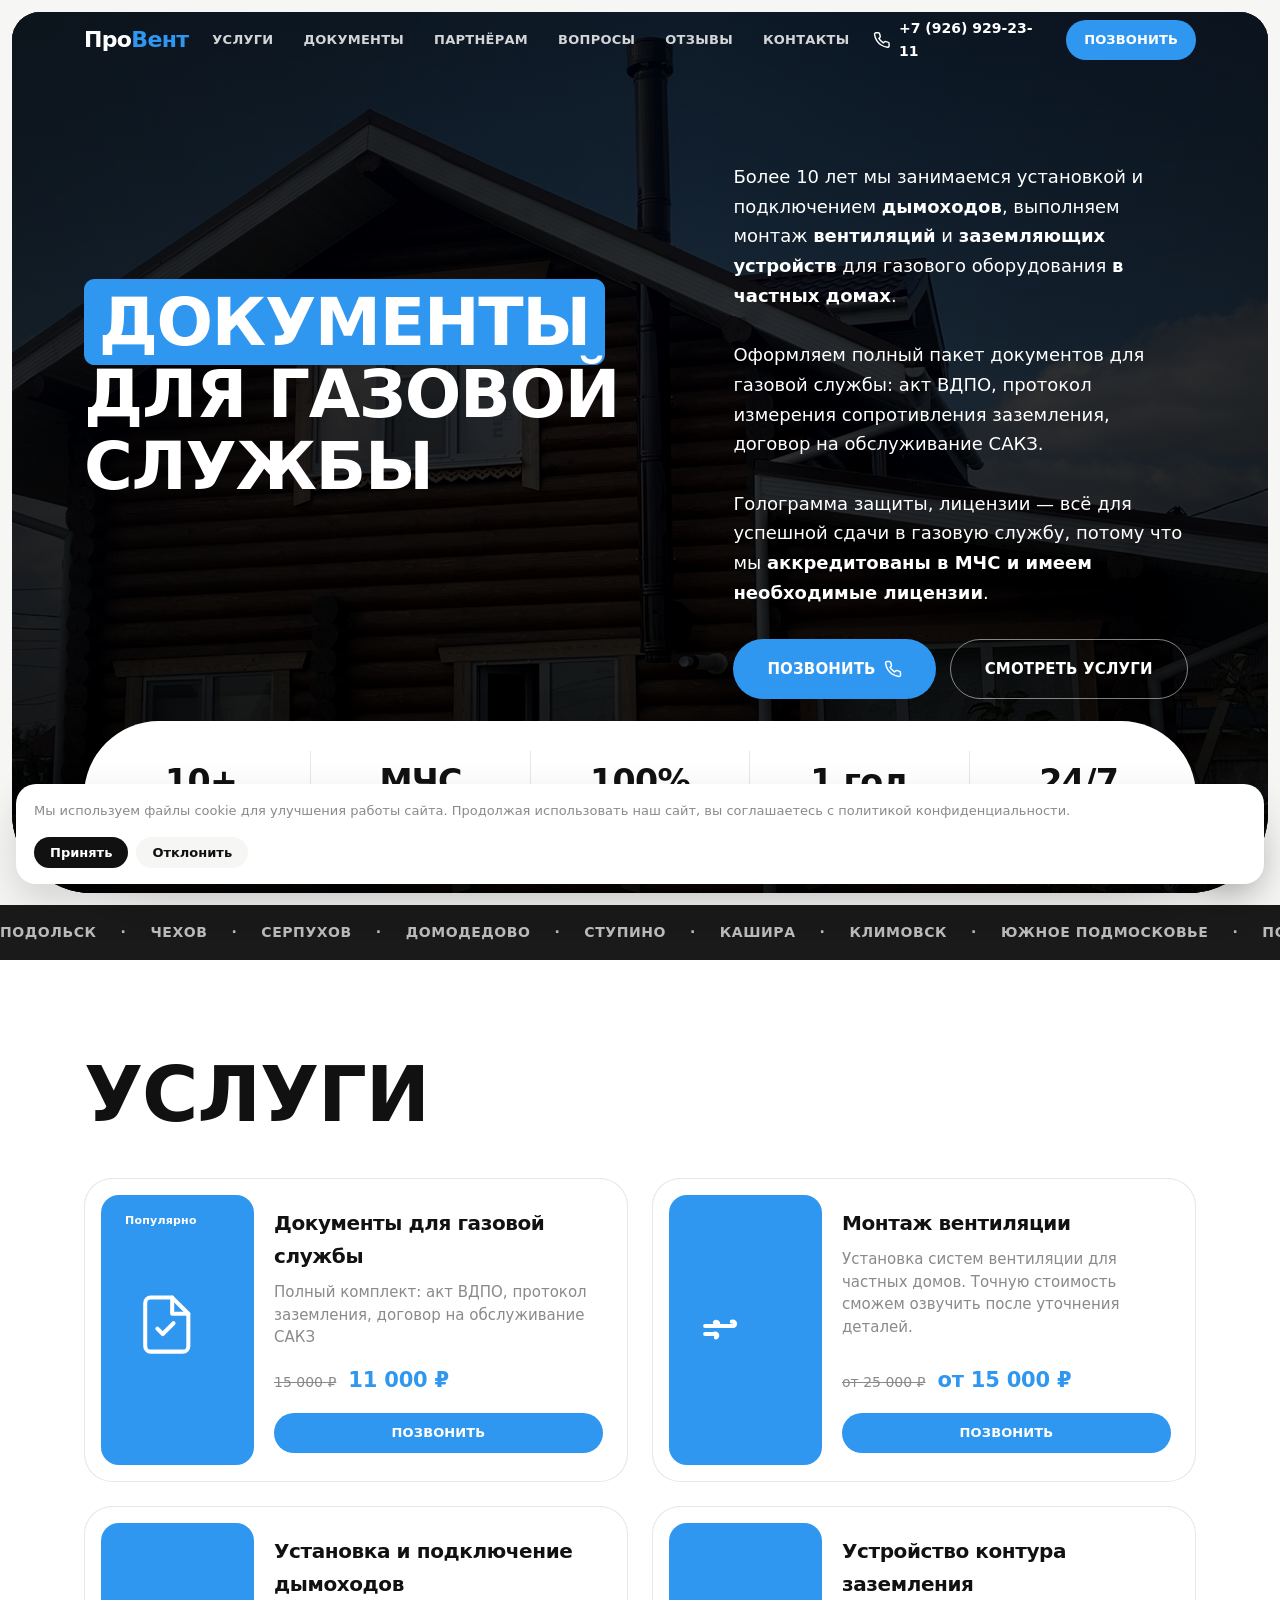
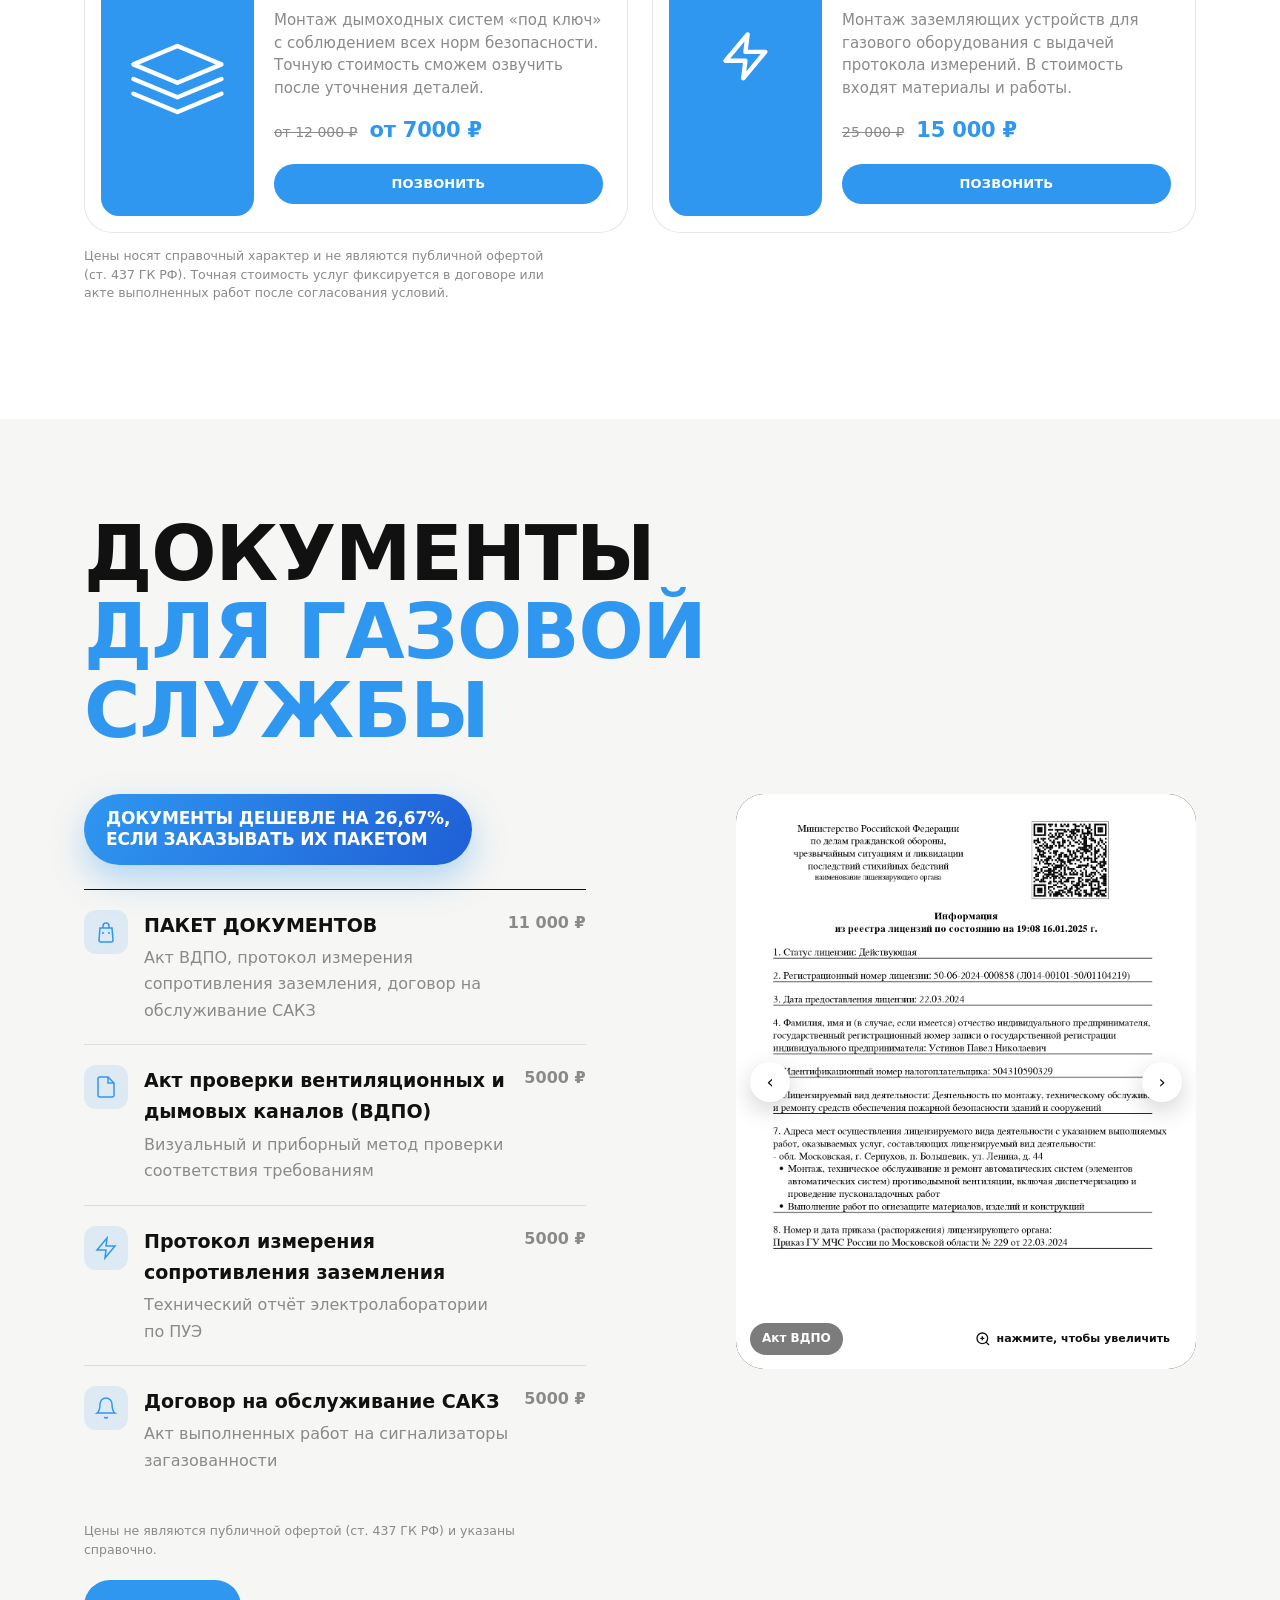
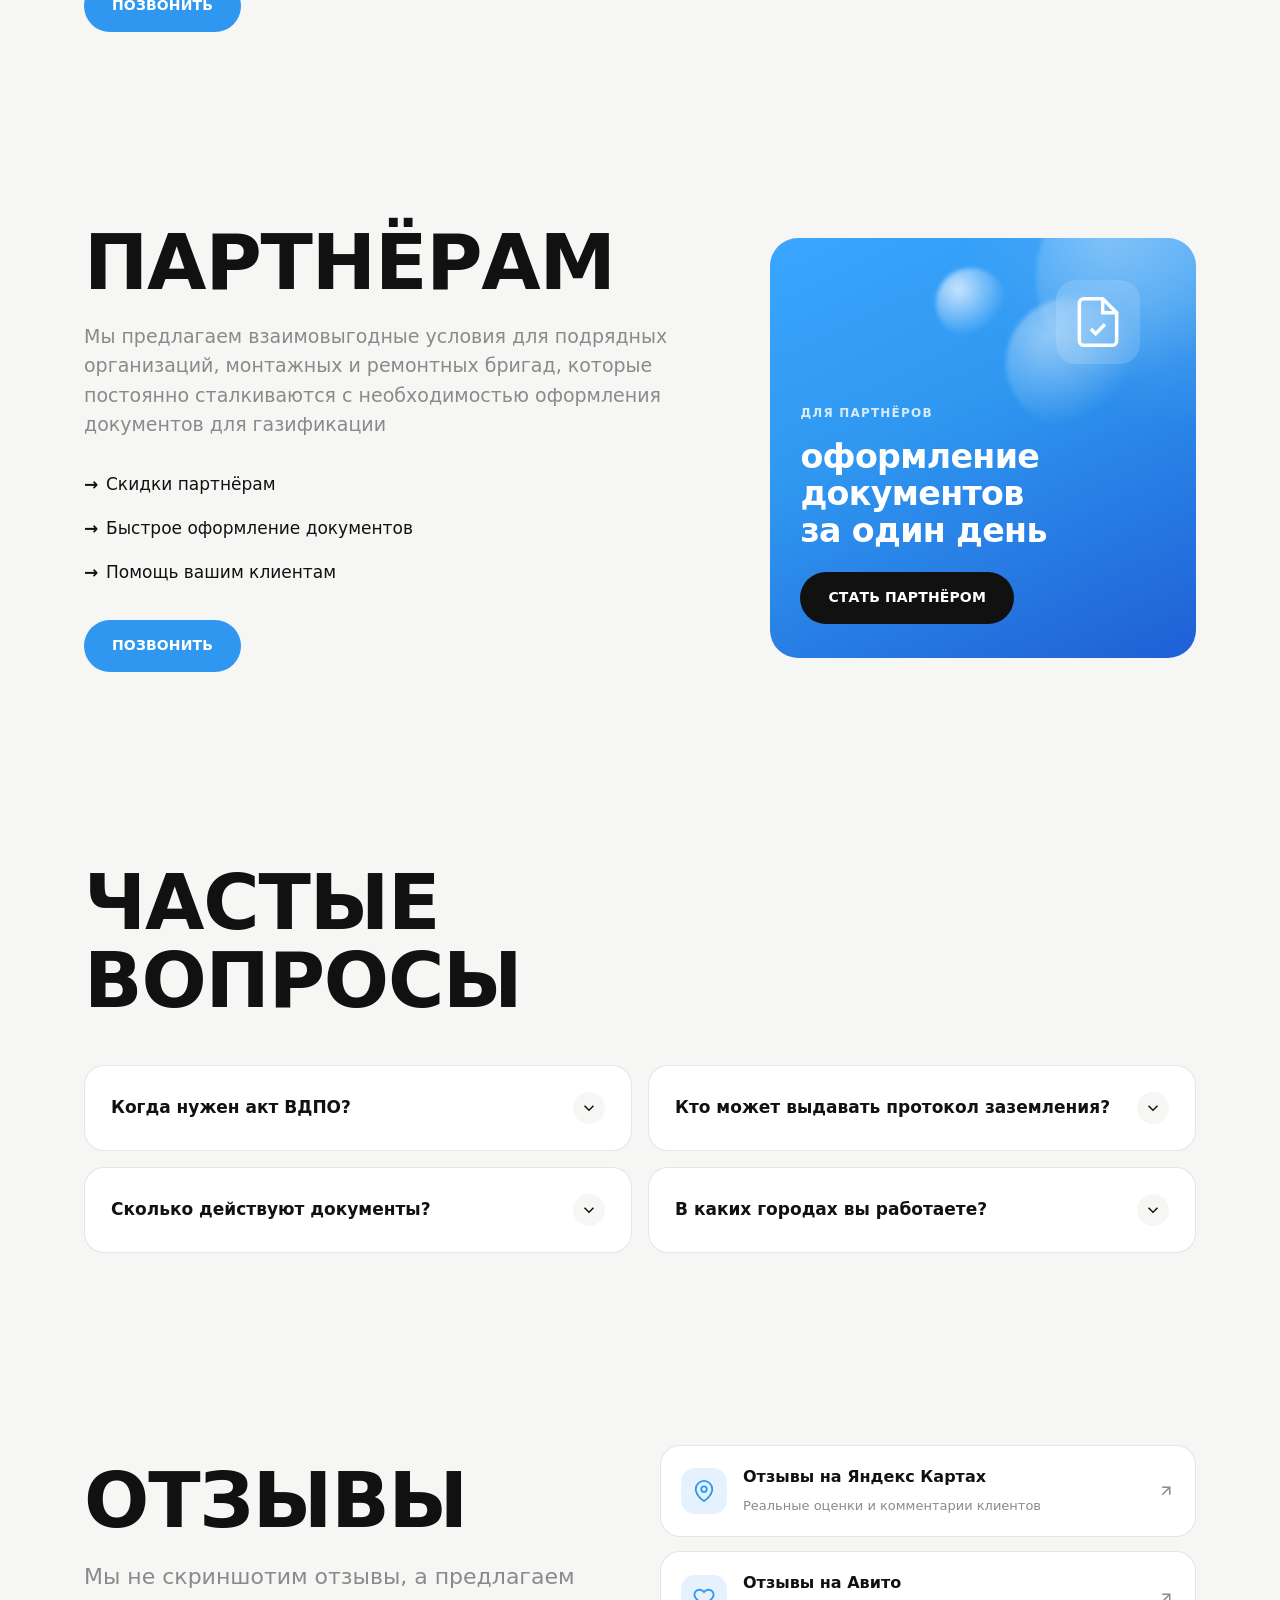
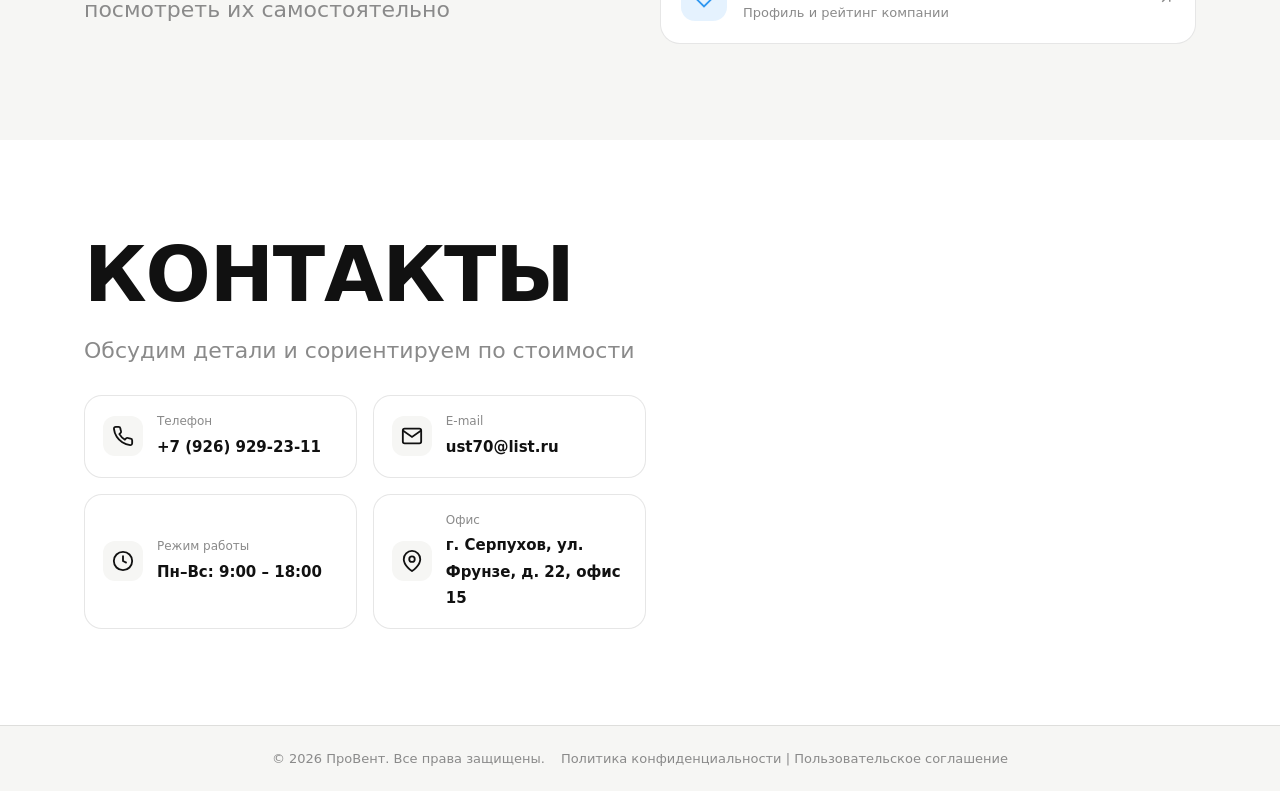
==== commit 6e0ff753: "Update index.html" ====
--- a/index.html
+++ b/index.html
@@ -7,7 +7,7 @@
   <meta name="keywords" content="акт ВДПО, дымоход, вентиляция, заземление, договор САКЗ, газовая служба, Серпухов, Подольск, Чехов, Домодедово, Ступино, Кашира, Климовск, южное Подмосковье">
   <meta name="robots" content="index, follow">
   <link rel="canonical" href="https://provent.online/">
-  <title>ПроВент — акт ВДПО, дымоходы и вентиляция в Серпухове и южном Подмосковье</title>
+  <title>ПроВент — документы для газовой службы, установка и подключение дымоходов, монтаж вентиляций и заземляющих устройств для газового оборудования в частных домах.</title>
 
   <!-- Open Graph / Yandex и соцсети -->
   <meta property="og:type" content="website">
--- a/style.css
+++ b/style.css
@@ -1,1366 +1,743 @@
-/* ========================================
-   ПроВент — Premium Landing (Light Theme)
-   ======================================== */
-
-:root {
-  --bg: #f7f5f2;
-  --bg-elevated: #ffffff;
-  --bg-dark-soft: #f0edea;
-  --surface: rgba(0, 0, 0, 0.02);
-  --text: #1a1f26;
-  --text-muted: #5c6570;
-  --text-light: #8b939e;
-  --accent: #ff5c1a;
-  --accent-hover: #e54d0f;
-  --accent-soft: rgba(255, 92, 26, 0.12);
-  --accent-glow: rgba(255, 92, 26, 0.25);
-  --teal: #0d9488;
-  --teal-soft: rgba(13, 148, 136, 0.1);
-  --border: rgba(26, 31, 38, 0.08);
-  --border-strong: rgba(26, 31, 38, 0.14);
-  --font: 'Onest', system-ui, sans-serif;
-  --font-display: 'Unbounded', 'Onest', sans-serif;
-  --header-h: clamp(64px, 10vw, 76px);
-  --container: min(1200px, 100% - clamp(32px, 6vw, 48px));
-  --radius: 20px;
-  --radius-sm: 12px;
-  --radius-xs: 8px;
-  --ease: cubic-bezier(0.22, 1, 0.36, 1);
-  --shadow: 0 24px 64px -16px rgba(13, 17, 23, 0.08);
-  --shadow-lg: 0 32px 80px -20px rgba(13, 17, 23, 0.12);
-}
-
-*, *::before, *::after { box-sizing: border-box; margin: 0; padding: 0; }
-
-html {
-  scroll-behavior: smooth;
-  scroll-padding-top: calc(var(--header-h) + 16px);
-  -webkit-text-size-adjust: 100%;
-}
-
-body {
-  font-family: var(--font);
-  font-size: clamp(15px, 1.6vw, 16px);
-  line-height: 1.65;
-  color: var(--text);
-  background: var(--bg);
-  overflow-x: clip;
-  padding-bottom: env(safe-area-inset-bottom);
-}
-
-img { max-width: 100%; height: auto; display: block; }
-a { color: inherit; text-decoration: none; transition: color 0.25s var(--ease); }
-ul { list-style: none; }
-button { font-family: inherit; cursor: pointer; border: none; background: none; }
-em { font-style: normal; }
-
-.container {
-  width: var(--container);
-  margin-inline: auto;
-}
-
-.section { padding: clamp(64px, 10vw, 112px) 0; }
-.section--gray { background: var(--bg); }
-
-.section-tag {
-  display: inline-flex;
-  align-items: center;
-  gap: 8px;
-  font-size: 11px;
-  font-weight: 700;
-  letter-spacing: 0.12em;
-  text-transform: uppercase;
-  color: var(--accent);
-  margin-bottom: 16px;
-}
-.section-tag::before {
-  content: '';
-  width: 24px;
-  height: 2px;
-  background: var(--accent);
-  border-radius: 2px;
-}
-.section-tag--light { color: var(--accent); }
-.section-tag--light::before { background: var(--accent); }
-
-.section-title {
-  font-family: var(--font-display);
-  font-size: clamp(26px, 4.5vw, 42px);
-  font-weight: 700;
-  line-height: 1.15;
-  letter-spacing: -0.02em;
-  margin-bottom: 16px;
-  color: var(--text);
-}
-.section-title--light { color: var(--text); }
-
-.section-desc {
-  font-size: clamp(16px, 2vw, 18px);
-  color: var(--text-muted);
-  max-width: 540px;
-  line-height: 1.7;
-}
-.section-header { margin-bottom: clamp(40px, 6vw, 56px); }
-.section-header--center { text-align: center; }
-.section-header--center .section-desc { margin-inline: auto; }
-
-.text-accent { color: var(--accent); }
-
-/* Buttons */
-.btn {
-  display: inline-flex;
-  align-items: center;
-  justify-content: center;
-  gap: 10px;
-  padding: 14px 28px;
-  font-size: 15px;
-  font-weight: 600;
-  border-radius: 100px;
-  transition: transform 0.25s var(--ease), box-shadow 0.25s var(--ease), background 0.25s;
-  white-space: nowrap;
-  min-height: 48px;
-}
-.btn:active { transform: scale(0.98); }
-
-.btn--primary {
-  background: var(--accent);
-  color: #fff;
-  box-shadow: 0 8px 24px var(--accent-glow);
-}
-.btn--primary:hover {
-  background: var(--accent-hover);
-  transform: translateY(-2px);
-  box-shadow: 0 12px 32px var(--accent-glow);
-}
-
-.btn--outline {
-  background: transparent;
-  color: var(--text);
-  border: 1.5px solid var(--border-strong);
-}
-.btn--outline:hover {
-  border-color: var(--accent);
-  background: var(--accent-soft);
-}
-
-.btn--sm { padding: 10px 18px; font-size: 14px; min-height: 40px; }
-.btn--lg { padding: 16px 32px; font-size: 16px; }
-.btn--full { width: 100%; }
-
-/* Nav overlay */
-.nav-overlay {
-  position: fixed;
-  inset: 0;
-  z-index: 998;
-  background: rgba(0, 0, 0, 0.3);
-  backdrop-filter: blur(4px);
-  opacity: 0;
-  visibility: hidden;
-  transition: opacity 0.35s var(--ease), visibility 0.35s;
-}
-.nav-overlay.active { opacity: 1; visibility: visible; }
-
-/* Header */
-.header {
-  position: fixed;
-  top: 0;
-  left: 0;
-  right: 0;
-  z-index: 999;
-  height: var(--header-h);
-  transition: background 0.35s var(--ease), box-shadow 0.35s var(--ease);
-  background: rgba(247, 245, 242, 0.96);
-  backdrop-filter: blur(20px) saturate(1.4);
-}
-.header.scrolled {
-  background: rgba(247, 245, 242, 0.98);
-  box-shadow: 0 1px 0 var(--border);
-}
-.header__inner {
-  display: flex;
-  align-items: center;
-  justify-content: space-between;
-  height: 100%;
-  gap: 20px;
-  width: var(--container);
-  margin-inline: auto;
-}
-
-.logo {
-  display: flex;
-  align-items: center;
-  gap: 10px;
-  font-family: var(--font-display);
-  font-size: clamp(18px, 3vw, 22px);
-  font-weight: 800;
-  color: var(--text);
-  flex-shrink: 0;
-  z-index: 1001;
-}
-.logo__icon { display: none; }
-.logo__accent { color: var(--accent); }
-
-.nav__list { display: flex; gap: clamp(16px, 2.5vw, 32px); }
-
-.nav__link {
-  font-size: 14px;
-  font-weight: 500;
-  color: var(--text-muted);
-  position: relative;
-  padding: 4px 0;
-}
-.nav__link::after {
-  content: '';
-  position: absolute;
-  bottom: 0;
-  left: 0;
-  width: 0;
-  height: 2px;
-  background: var(--accent);
-  border-radius: 2px;
-  transition: width 0.3s var(--ease);
-}
-.nav__link:hover,
-.nav__link.active { color: var(--text); }
-.nav__link:hover::after,
-.nav__link.active::after { width: 100%; }
-
-.header__actions {
-  display: flex;
-  align-items: center;
-  gap: 12px;
-  z-index: 1001;
-}
-
-.header__phone {
-  display: flex;
-  align-items: center;
-  gap: 8px;
-  font-size: 14px;
-  font-weight: 700;
-  color: var(--text);
-  padding: 8px 12px;
-  border-radius: 100px;
-  transition: background 0.25s;
-}
-.header__phone:hover { background: rgba(26,31,38,0.06); }
-.header__phone svg { color: var(--accent); flex-shrink: 0; }
-
-.burger {
-  display: none;
-  flex-direction: column;
-  justify-content: center;
-  gap: 6px;
-  width: 44px;
-  height: 44px;
-  padding: 10px;
-  border-radius: var(--radius-xs);
-}
-.burger span {
-  display: block;
-  width: 100%;
-  height: 2px;
-  background: var(--text);
-  border-radius: 2px;
-  transition: transform 0.35s var(--ease), opacity 0.25s;
-  transform-origin: center;
-}
-.burger.active span:nth-child(1) { transform: translateY(8px) rotate(45deg); }
-.burger.active span:nth-child(2) { opacity: 0; transform: scaleX(0); }
-.burger.active span:nth-child(3) { transform: translateY(-8px) rotate(-45deg); }
-
-/* Hero */
-.hero {
-  position: relative;
-  min-height: 100svh;
-  display: flex;
-  flex-direction: column;
-  padding-top: var(--header-h);
-  background: linear-gradient(135deg, #fff9f5 0%, #f5f0eb 100%);
-  overflow: hidden;
-}
-
-.hero__bg {
-  position: absolute;
-  inset: 0;
-  pointer-events: none;
-}
-
-.hero__orb {
-  position: absolute;
-  border-radius: 50%;
-  filter: blur(80px);
-  animation: float 12s ease-in-out infinite;
-}
-.hero__orb--1 {
-  width: min(600px, 80vw);
-  height: min(600px, 80vw);
-  background: rgba(255, 92, 26, 0.08);
-  top: -20%;
-  right: -10%;
-}
-.hero__orb--2 {
-  width: min(400px, 60vw);
-  height: min(400px, 60vw);
-  background: rgba(13, 148, 136, 0.06);
-  bottom: 10%;
-  left: -15%;
-  animation-delay: -4s;
-}
-.hero__orb--3 {
-  width: 200px;
-  height: 200px;
-  background: rgba(0, 0, 0, 0.02);
-  top: 40%;
-  left: 40%;
-  animation-delay: -8s;
-}
-
-.hero__grid-lines {
-  position: absolute;
-  inset: 0;
-  opacity: 0.03;
-  background-image:
-    linear-gradient(rgba(0,0,0,0.2) 1px, transparent 1px),
-    linear-gradient(90deg, rgba(0,0,0,0.2) 1px, transparent 1px);
-  background-size: 64px 64px;
-  mask-image: radial-gradient(ellipse 80% 70% at 50% 40%, black, transparent);
-}
-
-@keyframes float {
-  0%, 100% { transform: translate(0, 0) scale(1); }
-  33% { transform: translate(20px, -20px) scale(1.05); }
-  66% { transform: translate(-15px, 15px) scale(0.95); }
-}
-
-.hero__inner {
-  flex: 1;
-  display: grid;
-  grid-template-columns: 1fr 1fr;
-  gap: clamp(32px, 5vw, 64px);
-  align-items: center;
-  padding-block: clamp(40px, 8vw, 80px);
-  position: relative;
-  z-index: 1;
-}
-
-.hero__badges {
-  display: flex;
-  flex-wrap: wrap;
-  gap: 10px;
-  margin-bottom: clamp(20px, 4vw, 32px);
-  min-height: 0;
-}
-
-.hero__title {
-  font-family: var(--font-display);
-  font-size: clamp(32px, 5.5vw, 58px);
-  font-weight: 800;
-  line-height: 1.08;
-  letter-spacing: -0.03em;
-  color: var(--text);
-  margin-bottom: clamp(16px, 3vw, 24px);
-}
-.hero__title-line { display: block; }
-.hero__title em {
-  color: var(--accent);
-  font-style: normal;
-}
-
-.hero__subtitle {
-  font-size: clamp(16px, 2.2vw, 19px);
-  color: var(--text-muted);
-  max-width: 480px;
-  line-height: 1.7;
-  margin-bottom: clamp(20px, 3vw, 28px);
-}
-
-.hero__chips {
-  display: flex;
-  flex-wrap: wrap;
-  gap: 8px;
-  margin-bottom: clamp(28px, 4vw, 36px);
-  min-height: 0;
-}
-
-.hero__actions {
-  display: flex;
-  flex-wrap: wrap;
-  gap: 12px;
-}
-.hero .btn--outline {
-  border-color: var(--border-strong);
-}
-.hero .btn--outline:hover {
-  background: var(--accent-soft);
-  border-color: var(--accent);
-}
-
-/* Hero aside */
-.hero__aside {
-  display: flex;
-  flex-direction: column;
-  gap: 20px;
-}
-
-/* Stats bar */
-.hero__stats {
-  border-top: 1px solid var(--border);
-  background: rgba(255, 255, 255, 0.8);
-  backdrop-filter: blur(12px);
-  position: relative;
-  z-index: 1;
-}
-
-.stats-bar {
-  display: flex;
-  align-items: center;
-  justify-content: space-between;
-  gap: 16px;
-  padding: clamp(24px, 4vw, 32px) 0;
-  overflow-x: auto;
-  scrollbar-width: none;
-  -webkit-overflow-scrolling: touch;
-}
-.stats-bar::-webkit-scrollbar { display: none; }
-
-.stats-bar__item {
-  flex: 1;
-  min-width: 120px;
-  text-align: center;
-}
-.stats-bar__num {
-  display: block;
-  font-family: var(--font-display);
-  font-size: clamp(24px, 4vw, 32px);
-  font-weight: 800;
-  color: var(--text);
-  line-height: 1;
-  margin-bottom: 6px;
-}
-.stats-bar__label {
-  font-size: 12px;
-  color: var(--text-muted);
-  font-weight: 500;
-}
-.stats-bar__divider {
-  width: 1px;
-  height: 40px;
-  background: var(--border-strong);
-  flex-shrink: 0;
-}
-
-/* Marquee */
-.marquee {
-  background: var(--bg-dark-soft);
-  border-block: 1px solid var(--border);
-  overflow: hidden;
-  padding: 14px 0;
-}
-.marquee__track {
-  display: flex;
-  gap: 24px;
-  width: max-content;
-  animation: marquee 30s linear infinite;
-  font-size: 13px;
-  font-weight: 600;
-  letter-spacing: 0.06em;
-  text-transform: uppercase;
-  color: var(--text-muted);
-}
-.marquee__track span:nth-child(odd) { color: var(--text-light); }
-@keyframes marquee {
-  from { transform: translateX(0); }
-  to { transform: translateX(-50%); }
-}
-
-/* About */
-.about__grid {
-  display: grid;
-  grid-template-columns: 0.9fr 1.1fr;
-  gap: clamp(40px, 6vw, 80px);
-  align-items: center;
-}
-
-.about__photo {
-  position: relative;
-  aspect-ratio: 4/5;
-  border-radius: var(--radius);
-  overflow: hidden;
-  background: linear-gradient(145deg, #e0ddd8, #cdc9c4);
-}
-.about__photo::after {
-  content: '';
-  position: absolute;
-  inset: 0;
-  background: url("data:image/svg+xml,%3Csvg width='60' height='60' viewBox='0 0 60 60' xmlns='http://www.w3.org/2000/svg'%3E%3Cg fill='none' fill-rule='evenodd'%3E%3Cg fill='%23000000' fill-opacity='0.04'%3E%3Cpath d='M36 34v-4h-2v4h-4v2h4v4h2v-4h4v-2h-4zm0-30V0h-2v4h-4v2h4v4h2V6h4V4h-4zM6 34v-4H4v4H0v2h4v4h2v-4h4v-2H6zM6 4V0H4v4H0v2h4v4h2V6h4V4H6z'/%3E%3C/g%3E%3C/g%3E%3C/svg%3E");
-}
-.about__photo-placeholder {
-  position: absolute;
-  inset: 0;
-  display: flex;
-  align-items: center;
-  justify-content: center;
-  color: rgba(0, 0, 0, 0.1);
-}
-
-.about__lead {
-  font-size: clamp(17px, 2vw, 19px);
-  color: var(--text);
-  margin-bottom: 16px;
-  line-height: 1.7;
-}
-.about__content p { color: var(--text-muted); margin-bottom: 24px; }
-
-.about__certs { display: flex; flex-direction: column; gap: 12px; }
-
-.cert-item {
-  display: flex;
-  align-items: center;
-  gap: 16px;
-  padding: 16px 20px;
-  background: var(--bg-elevated);
-  border-radius: var(--radius-sm);
-  border: 1px solid var(--border);
-  transition: border-color 0.25s, transform 0.25s;
-}
-.cert-item:hover {
-  border-color: var(--accent);
-  transform: translateX(4px);
-}
-.cert-item__icon {
-  width: 44px;
-  height: 44px;
-  display: flex;
-  align-items: center;
-  justify-content: center;
-  background: var(--accent-soft);
-  border-radius: var(--radius-xs);
-  color: var(--accent);
-  flex-shrink: 0;
-}
-.cert-item strong { display: block; font-size: 14px; margin-bottom: 2px; }
-.cert-item span { font-size: 12px; color: var(--text-muted); }
-
-/* Services — простая сетка 2×2 */
-.services__grid--simple {
-  display: grid;
-  grid-template-columns: repeat(2, 1fr);
-  gap: 20px;
-}
-
-.service-card {
-  position: relative;
-  background: var(--bg-elevated);
-  border: 1px solid var(--border);
-  border-radius: var(--radius);
-  padding: 24px;
-  display: flex;
-  flex-direction: column;
-  transition: transform 0.35s var(--ease), box-shadow 0.35s, border-color 0.35s;
-}
-
-.service-card:hover {
-  transform: translateY(-4px);
-  box-shadow: var(--shadow);
-  border-color: transparent;
-}
-
-.service-card__badge {
-  position: absolute;
-  top: 16px;
-  right: 16px;
-  font-size: 10px;
-  font-weight: 700;
-  letter-spacing: 0.08em;
-  text-transform: uppercase;
-  color: #fff;
-  background: var(--accent);
-  padding: 4px 10px;
-  border-radius: 100px;
-}
-
-.service-card__icon {
-  width: 48px;
-  height: 48px;
-  display: flex;
-  align-items: center;
-  justify-content: center;
-  border-radius: var(--radius-sm);
-  margin-bottom: 16px;
-}
-.service-card__icon--blue { background: rgba(14,165,233,0.12); color: #0ea5e9; }
-.service-card__icon--orange { background: var(--accent-soft); color: var(--accent); }
-.service-card__icon--green { background: var(--teal-soft); color: var(--teal); }
-.service-card__icon--purple { background: rgba(139,92,246,0.12); color: #8b5cf6; }
-
-.service-card__title {
-  font-family: var(--font-display);
-  font-size: 18px;
-  font-weight: 700;
-  margin-bottom: 8px;
-  line-height: 1.3;
-}
-
-.service-card__desc {
-  font-size: 14px;
-  color: var(--text-muted);
-  line-height: 1.5;
-  margin-bottom: 16px;
-  flex-grow: 1;
-}
-
-.service-card__link {
-  font-size: 14px;
-  font-weight: 700;
-  color: var(--accent);
-  text-align: left;
-  margin-top: auto;
-  padding-top: 4px;
-  display: inline-block;
-}
-.service-card__link:hover { color: var(--accent-hover); }
-
-/* Documents */
-.documents__grid {
-  display: grid;
-  grid-template-columns: 1.1fr 0.9fr;
-  gap: clamp(40px, 6vw, 72px);
-  align-items: center;
-}
-
-.documents__list {
-  display: flex;
-  flex-direction: column;
-  gap: 12px;
-  margin: 32px 0;
-}
-
-.doc-item {
-  display: flex;
-  gap: 16px;
-  padding: 20px;
-  background: var(--bg-elevated);
-  border-radius: var(--radius-sm);
-  border: 1px solid var(--border);
-  transition: all 0.3s var(--ease);
-}
-.doc-item:hover {
-  border-color: var(--accent);
-  transform: translateX(6px);
-  box-shadow: var(--shadow);
-}
-.doc-item__icon {
-  width: 48px;
-  height: 48px;
-  display: flex;
-  align-items: center;
-  justify-content: center;
-  background: var(--accent-soft);
-  border-radius: var(--radius-xs);
-  color: var(--accent);
-  flex-shrink: 0;
-}
-.doc-item strong { display: block; font-size: 15px; margin-bottom: 4px; }
-.doc-item span { font-size: 13px; color: var(--text-muted); line-height: 1.5; }
-
-.documents__visual {
-  display: flex;
-  flex-direction: column;
-  align-items: center;
-  gap: 20px;
-  width: 100%;
-}
-
-/* Карусель общие стили */
-.carousel {
-  position: relative;
-  width: 100%;
-  margin: 0 auto;
-  user-select: none;
-}
-.carousel__container {
-  position: relative;
-  width: 100%;
-  overflow: hidden;
-  border-radius: var(--radius);
-  box-shadow: var(--shadow);
-  background: var(--bg-elevated);
-}
-.carousel__slide {
-  position: absolute;
-  top: 0;
-  left: 0;
-  width: 100%;
-  height: 100%;
-  opacity: 0;
-  transition: opacity 0.4s var(--ease);
-  display: flex;
-  align-items: center;
-  justify-content: center;
-}
-.carousel__slide.active {
-  opacity: 1;
-  position: relative;
-  z-index: 1;
-}
-.carousel__photo {
-  width: 100%;
-  height: 100%;
-  display: flex;
-  align-items: center;
-  justify-content: center;
-  background: var(--bg-dark-soft);
-  border-radius: var(--radius);
-}
-.carousel__photo img {
-  width: 100%;
-  height: 100%;
-  object-fit: cover;
-  border-radius: var(--radius);
-}
-.carousel__placeholder {
-  font-size: 14px;
-  font-weight: 600;
-  color: var(--text-muted);
-  background: rgba(0,0,0,0.05);
-  padding: 20px;
-  border-radius: var(--radius-sm);
-  text-align: center;
-}
-.carousel__btn {
-  position: absolute;
-  top: 50%;
-  transform: translateY(-50%);
-  width: 40px;
-  height: 40px;
-  background: rgba(255,255,255,0.9);
-  border: 1px solid var(--border);
-  border-radius: 50%;
-  font-size: 28px;
-  font-weight: 400;
-  color: var(--text);
-  cursor: pointer;
-  display: flex;
-  align-items: center;
-  justify-content: center;
-  transition: all 0.2s;
-  z-index: 2;
-  backdrop-filter: blur(4px);
-}
-.carousel__btn:hover {
-  background: var(--accent);
-  color: #fff;
-  border-color: var(--accent);
-}
-.carousel__btn--prev { left: 8px; }
-.carousel__btn--next { right: 8px; }
-.carousel__dots {
-  display: flex;
-  justify-content: center;
-  gap: 8px;
-  margin-top: 16px;
-}
-.carousel__dot {
-  width: 8px;
-  height: 8px;
-  border-radius: 50%;
-  background: var(--border-strong);
-  cursor: pointer;
-  transition: background 0.2s;
-}
-.carousel__dot.active {
-  background: var(--accent);
-  width: 24px;
-  border-radius: 4px;
-}
-
-/* Специфичные стили для карусели в Hero — квадрат 1:1, увеличенная ширина 544px */
-#heroCarousel {
-  max-width: 544px;
-}
-#heroCarousel .carousel__container {
-  aspect-ratio: 1 / 1;
-}
-
-/* Специфичные стили для карусели в Documents — формат 3:4, комфортная ширина 400px */
-#docCarousel {
-  max-width: 400px;
-}
-#docCarousel .carousel__container {
-  aspect-ratio: 3 / 4;
-}
-
-/* Advantages */
-.advantages {
-  background: var(--bg);
-}
-.advantages__grid {
-  display: grid;
-  grid-template-columns: repeat(4, 1fr);
-  gap: 16px;
-  position: relative;
-  z-index: 1;
-}
-
-.advantage-card {
-  padding: clamp(24px, 3vw, 32px);
-  background: var(--bg-elevated);
-  border: 1px solid var(--border);
-  border-radius: var(--radius);
-  transition: all 0.35s var(--ease);
-}
-.advantage-card:hover {
-  background: var(--bg-elevated);
-  transform: translateY(-4px);
-  border-color: var(--accent);
-  box-shadow: var(--shadow);
-}
-.advantage-card__number {
-  font-family: var(--font-display);
-  font-size: clamp(32px, 5vw, 44px);
-  font-weight: 800;
-  color: var(--accent);
-  opacity: 0.6;
-  line-height: 1;
-  margin-bottom: 16px;
-}
-.advantage-card h3 {
-  font-family: var(--font-display);
-  font-size: 16px;
-  font-weight: 700;
-  color: var(--text);
-  margin-bottom: 8px;
-}
-.advantage-card p { font-size: 14px; color: var(--text-muted); line-height: 1.6; }
-
-/* Process */
-.process__timeline {
-  display: grid;
-  grid-template-columns: repeat(4, 1fr);
-  gap: 20px;
-  counter-reset: step;
-}
-
-.process-step {
-  position: relative;
-  padding: 28px 24px;
-  background: var(--bg-elevated);
-  border: 1px solid var(--border);
-  border-radius: var(--radius);
-  transition: all 0.35s var(--ease);
-}
-.process-step:hover {
-  border-color: var(--accent);
-  box-shadow: var(--shadow);
-  transform: translateY(-4px);
-}
-.process-step__icon {
-  width: 52px;
-  height: 52px;
-  display: flex;
-  align-items: center;
-  justify-content: center;
-  background: var(--accent-soft);
-  border-radius: var(--radius-sm);
-  color: var(--accent);
-  margin-bottom: 20px;
-  transition: all 0.35s var(--ease);
-}
-.process-step:hover .process-step__icon {
-  background: var(--accent);
-  color: #fff;
-}
-.process-step__num {
-  display: block;
-  font-size: 11px;
-  font-weight: 700;
-  letter-spacing: 0.1em;
-  text-transform: uppercase;
-  color: var(--accent);
-  margin-bottom: 8px;
-}
-.process-step h3 {
-  font-family: var(--font-display);
-  font-size: 16px;
-  font-weight: 700;
-  margin-bottom: 8px;
-}
-.process-step p { font-size: 14px; color: var(--text-muted); line-height: 1.55; }
-
-/* Partners */
-.partners {
-  background: var(--bg);
-}
-.partners__inner {
-  display: grid;
-  grid-template-columns: 1.1fr 0.9fr;
-  gap: clamp(32px, 5vw, 56px);
-  align-items: center;
-  position: relative;
-  z-index: 1;
-}
-.partners__content p {
-  font-size: clamp(16px, 2vw, 18px);
-  color: var(--text-muted);
-  margin-bottom: 24px;
-  line-height: 1.7;
-}
-.partners__benefits {
-  display: flex;
-  flex-direction: column;
-  gap: 12px;
-  margin-bottom: 32px;
-}
-.partners__benefits li {
-  display: flex;
-  align-items: flex-start;
-  gap: 12px;
-  font-size: 15px;
-  color: var(--text);
-  line-height: 1.5;
-}
-.partners__benefits li::before {
-  content: '';
-  width: 20px;
-  height: 20px;
-  flex-shrink: 0;
-  margin-top: 2px;
-  background: var(--accent);
-  mask: url("data:image/svg+xml,%3Csvg xmlns='http://www.w3.org/2000/svg' viewBox='0 0 24 24' fill='none' stroke='black' stroke-width='3'%3E%3Cpolyline points='20 6 9 17 4 12'/%3E%3C/svg%3E") center/contain no-repeat;
-  -webkit-mask: url("data:image/svg+xml,%3Csvg xmlns='http://www.w3.org/2000/svg' viewBox='0 0 24 24' fill='none' stroke='black' stroke-width='3'%3E%3Cpolyline points='20 6 9 17 4 12'/%3E%3C/svg%3E") center/contain no-repeat;
-}
-
-.partners-card {
-  background: var(--bg-elevated);
-  border: 1px solid var(--border);
-  border-radius: var(--radius);
-  overflow: hidden;
-  box-shadow: var(--shadow);
-}
-.partners-card__header {
-  padding: 18px 24px;
-  font-family: var(--font-display);
-  font-size: 14px;
-  font-weight: 700;
-  color: var(--text);
-  border-bottom: 1px solid var(--border);
-}
-.partners-card__body { padding: 24px; display: flex; flex-direction: column; gap: 20px; }
-.partners-card__stat { display: flex; align-items: baseline; gap: 12px; flex-wrap: wrap; }
-.partners-card__value {
-  font-family: var(--font-display);
-  font-size: clamp(24px, 4vw, 28px);
-  font-weight: 800;
-  color: var(--accent);
-}
-.partners-card__label { font-size: 14px; color: var(--text-muted); }
-
-/* FAQ */
-.faq__list {
-  max-width: 720px;
-  margin-inline: auto;
-  display: flex;
-  flex-direction: column;
-  gap: 10px;
-}
-
-.faq-item {
-  background: var(--bg-elevated);
-  border: 1px solid var(--border);
-  border-radius: var(--radius-sm);
-  overflow: hidden;
-  transition: border-color 0.25s, box-shadow 0.25s;
-}
-.faq-item[open] {
-  border-color: var(--accent);
-  box-shadow: var(--shadow);
-}
-.faq-item__question {
-  padding: clamp(18px, 3vw, 22px) clamp(20px, 3vw, 24px);
-  font-size: clamp(15px, 2vw, 16px);
-  font-weight: 600;
-  cursor: pointer;
-  list-style: none;
-  display: flex;
-  justify-content: space-between;
-  align-items: center;
-  gap: 16px;
-}
-.faq-item__question::-webkit-details-marker { display: none; }
-.faq-item__question::after {
-  content: '';
-  width: 24px;
-  height: 24px;
-  flex-shrink: 0;
-  background: var(--accent-soft);
-  border-radius: 50%;
-  mask: url("data:image/svg+xml,%3Csvg xmlns='http://www.w3.org/2000/svg' viewBox='0 0 24 24' fill='none' stroke='black' stroke-width='2.5'%3E%3Cline x1='12' y1='5' x2='12' y2='19'/%3E%3Cline x1='5' y1='12' x2='19' y2='12'/%3E%3C/svg%3E") center/14px no-repeat;
-  -webkit-mask: url("data:image/svg+xml,%3Csvg xmlns='http://www.w3.org/2000/svg' viewBox='0 0 24 24' fill='none' stroke='black' stroke-width='2.5'%3E%3Cline x1='12' y1='5' x2='12' y2='19'/%3E%3Cline x1='5' y1='12' x2='19' y2='12'/%3E%3C/svg%3E") center/14px no-repeat;
-  transition: transform 0.3s var(--ease), background 0.3s;
-}
-.faq-item[open] .faq-item__question::after {
-  transform: rotate(45deg);
-  background: var(--accent);
-}
-.faq-item__answer { padding: 0 clamp(20px, 3vw, 24px) clamp(18px, 3vw, 22px); }
-.faq-item__answer p { font-size: 15px; color: var(--text-muted); line-height: 1.7; }
-
-/* Contacts */
-.contacts__grid {
-  display: grid;
-  grid-template-columns: 1fr;
-  gap: clamp(32px, 5vw, 48px);
-  align-items: start;
-}
-
-.contact-items {
-  display: flex;
-  flex-direction: column;
-  gap: 12px;
-  margin: 28px 0;
-}
-
-.contact-item {
-  display: flex;
-  align-items: center;
-  gap: 16px;
-  padding: 16px 20px;
-  background: var(--bg-elevated);
-  border: 1px solid var(--border);
-  border-radius: var(--radius-sm);
-  transition: all 0.3s var(--ease);
-  min-height: 72px;
-}
-a.contact-item:hover {
-  border-color: var(--accent);
-  transform: translateX(4px);
-  box-shadow: var(--shadow);
-}
-.contact-item__icon {
-  width: 44px;
-  height: 44px;
-  display: flex;
-  align-items: center;
-  justify-content: center;
-  background: var(--accent-soft);
-  border-radius: var(--radius-xs);
-  color: var(--accent);
-  flex-shrink: 0;
-}
-.contact-item__label { display: block; font-size: 11px; font-weight: 600; text-transform: uppercase; letter-spacing: 0.06em; color: var(--text-light); margin-bottom: 2px; }
-.contact-item strong { font-size: 15px; word-break: break-word; }
-
-.messengers { display: flex; gap: 10px; }
-.messenger-btn {
-  width: 48px;
-  height: 48px;
-  display: flex;
-  align-items: center;
-  justify-content: center;
-  border-radius: 50%;
-  color: #fff;
-  transition: transform 0.25s var(--ease);
-}
-.messenger-btn:hover { transform: scale(1.08); }
-.messenger-btn--whatsapp { background: #25d366; }
-.messenger-btn--telegram { background: #229ED9; }
-
-/* Footer */
-.footer {
-  background: var(--bg-elevated);
-  border-top: 1px solid var(--border);
-  color: var(--text-muted);
-}
-.footer__inner {
-  display: grid;
-  grid-template-columns: 1.4fr repeat(3, 1fr);
-  gap: clamp(32px, 5vw, 48px);
-  padding: clamp(48px, 8vw, 72px) 0 clamp(32px, 5vw, 48px);
-  width: var(--container);
-  margin-inline: auto;
-}
-.logo--footer { font-size: 22px; color: var(--text); margin-bottom: 14px; display: inline-flex; }
-.footer__brand p { font-size: 14px; line-height: 1.65; }
-
-.footer__links h4,
-.footer__contact h4 {
-  font-size: 11px;
-  font-weight: 700;
-  color: var(--text-light);
-  text-transform: uppercase;
-  letter-spacing: 0.1em;
-  margin-bottom: 18px;
-}
-.footer__links ul { display: flex; flex-direction: column; gap: 10px; }
-.footer__links a { font-size: 14px; transition: color 0.25s; }
-.footer__links a:hover { color: var(--accent); }
-.footer__contact { display: flex; flex-direction: column; gap: 10px; }
-.footer__contact a { font-size: 14px; }
-.footer__contact a:hover { color: var(--accent); }
-
-.footer__bottom {
-  border-top: 1px solid var(--border);
-  padding: 20px 0;
-  padding-bottom: calc(20px + env(safe-area-inset-bottom));
-}
-.footer__bottom .container,
-.footer__bottom > div {
-  display: flex;
-  justify-content: space-between;
-  align-items: center;
-  flex-wrap: wrap;
-  gap: 12px;
-  font-size: 13px;
-  width: var(--container);
-  margin-inline: auto;
-}
-.footer__bottom a:hover { color: var(--accent); }
-
-/* Float phone — desktop only */
-.float-phone {
-  position: fixed;
-  bottom: calc(28px + env(safe-area-inset-bottom));
-  right: 28px;
-  width: 56px;
-  height: 56px;
-  display: none;
-  align-items: center;
-  justify-content: center;
-  background: var(--accent);
-  color: #fff;
-  border-radius: 50%;
-  box-shadow: 0 8px 28px var(--accent-glow);
-  z-index: 900;
-  transition: transform 0.25s var(--ease);
-}
-.float-phone:hover { transform: scale(1.08); }
-
-/* Mobile bottom bar */
-.mobile-bar {
-  display: none;
-  position: fixed;
-  bottom: 0;
-  left: 0;
-  right: 0;
-  z-index: 950;
-  padding: 12px 16px;
-  padding-bottom: calc(12px + env(safe-area-inset-bottom));
-  background: rgba(247, 245, 242, 0.96);
-  backdrop-filter: blur(20px);
-  border-top: 1px solid var(--border);
-  gap: 10px;
-}
-.mobile-bar__btn {
-  flex: 1;
-  display: flex;
-  align-items: center;
-  justify-content: center;
-  gap: 8px;
-  padding: 14px;
-  font-size: 15px;
-  font-weight: 600;
-  border-radius: 100px;
-  min-height: 48px;
-}
-.mobile-bar__btn--call {
-  background: var(--bg-elevated);
-  border: 1.5px solid var(--border-strong);
-  color: var(--text);
-}
-.mobile-bar__btn--cta {
-  background: var(--accent);
-  color: #fff;
-  box-shadow: 0 6px 20px var(--accent-glow);
-}
-
-/* Animations */
-.fade-in {
-  opacity: 0;
-  transform: translateY(20px);
-  transition: opacity 0.7s var(--ease), transform 0.7s var(--ease);
-}
-.fade-in.visible { opacity: 1; transform: none; }
-
-@media (prefers-reduced-motion: reduce) {
-  *, *::before, *::after {
-    animation-duration: 0.01ms !important;
-    animation-iteration-count: 1 !important;
-    transition-duration: 0.01ms !important;
-  }
-  html { scroll-behavior: auto; }
-  .marquee__track { animation: none; }
-}
-
-/* ========== RESPONSIVE ========== */
-
-@media (max-width: 1024px) {
-  .hero__inner {
-    grid-template-columns: 1fr;
-    text-align: left;
-  }
-  .hero__subtitle { max-width: none; }
-  .hero__aside { max-width: 480px; margin-inline: auto; }
-
-  .about__grid,
-  .documents__grid,
-  .partners__inner {
-    grid-template-columns: 1fr;
-  }
-
-  .about__image { order: -1; max-width: 400px; margin-inline: auto; width: 100%; }
-
-  .advantages__grid { grid-template-columns: repeat(2, 1fr); }
-  .process__timeline { grid-template-columns: repeat(2, 1fr); }
-  .footer__inner { grid-template-columns: repeat(2, 1fr); }
-}
-
-@media (max-width: 768px) {
-  .nav {
-    position: fixed;
-    top: 0;
-    right: 0;
-    width: min(320px, 85vw);
-    height: 100svh;
-    background: var(--bg-elevated);
-    padding: calc(var(--header-h) + 24px) 24px 32px;
-    transform: translateX(100%);
-    opacity: 1;
-    visibility: visible;
-    transition: transform 0.4s var(--ease);
-    box-shadow: -8px 0 40px rgba(0,0,0,0.1);
-    z-index: 1000;
-    overflow-y: auto;
-  }
-  .nav.active { transform: translateX(0); }
-
-  .nav__list {
-    flex-direction: column;
-    gap: 0;
-  }
-  .nav__link {
-    display: block;
-    padding: 16px 0;
-    font-size: 17px;
-    font-weight: 600;
-    border-bottom: 1px solid var(--border);
-  }
-  .nav__link::after { display: none; }
-
-  .header__phone { display: none; }
-  .header__actions .btn--sm { display: flex; }
-  .burger { display: flex; }
-
-  .stats-bar__divider { display: none; }
-  .stats-bar { justify-content: flex-start; gap: 32px; }
-  .stats-bar__item { flex: 0 0 auto; min-width: 100px; text-align: left; }
-
-  .services__grid--simple {
-    grid-template-columns: 1fr;
-    gap: 16px;
-  }
-  .service-card { padding: 20px; }
-
-  .advantages__grid { grid-template-columns: 1fr; }
-  .process__timeline { grid-template-columns: 1fr; }
-
-  .footer__inner { grid-template-columns: 1fr; }
-  .footer__bottom .container,
-  .footer__bottom > div { flex-direction: column; text-align: center; }
-
-  .float-phone { display: none !important; }
-  .mobile-bar { display: flex; }
-
-  body { padding-bottom: 80px; }
-
-  #heroCarousel { max-width: 280px; }
-  #docCarousel { max-width: 280px; }
-}
-
-@media (max-width: 480px) {
-  .hero__actions { flex-direction: column; }
-  .hero__actions .btn { width: 100%; }
-
-  .section { padding: 56px 0; }
-
-  .partners-card__stat { flex-direction: column; gap: 4px; }
-}
-
-@media (min-width: 769px) {
-  .float-phone { display: flex; }
-}
-
-@media (min-width: 769px) and (max-width: 1024px) {
-  .hero__inner { text-align: center; }
-  .hero__chips, .hero__actions { justify-content: center; }
-  .hero__aside { margin-inline: auto; width: 100%; }
-}
-/* Cookie banner */
-.cookie-banner {
-  position: fixed;
-  bottom: 0;
-  left: 0;
-  right: 0;
-  z-index: 1000;
-  background: rgba(26, 31, 38, 0.96);
-  backdrop-filter: blur(12px);
-  color: #fff;
-  padding: 16px 20px;
-  transform: translateY(100%);
-  transition: transform 0.4s var(--ease);
-  box-shadow: 0 -4px 20px rgba(0,0,0,0.2);
-}
-.cookie-banner.show {
-  transform: translateY(0);
-}
-.cookie-banner__content {
-  max-width: 1200px;
-  margin: 0 auto;
-  display: flex;
-  flex-wrap: wrap;
-  align-items: center;
-  justify-content: space-between;
-  gap: 20px;
-}
-.cookie-banner p {
-  font-size: 14px;
-  margin: 0;
-  color: rgba(255,255,255,0.85);
-}
-.cookie-banner a {
-  color: var(--accent);
-  text-decoration: underline;
-}
-.cookie-banner__buttons {
-  display: flex;
-  gap: 12px;
-}
-.cookie-banner__btn {
-  padding: 8px 20px;
-  border-radius: 40px;
-  font-size: 14px;
-  font-weight: 600;
-  cursor: pointer;
-  transition: all 0.2s;
-  border: none;
-}
-.cookie-banner__btn--accept {
-  background: var(--accent);
-  color: #fff;
-}
-.cookie-banner__btn--accept:hover {
-  background: var(--accent-hover);
-}
-.cookie-banner__btn--decline {
-  background: rgba(255,255,255,0.15);
-  color: #fff;
-}
-.cookie-banner__btn--decline:hover {
-  background: rgba(255,255,255,0.25);
-}
-@media (max-width: 640px) {
-  .cookie-banner__content {
-    flex-direction: column;
-    text-align: center;
-  }
-}+/* ==========================================================================
+   Шрифт: раньше подключался Google Fonts "Outfit" — у него НЕТ кириллицы.
+   Из-за этого весь русский текст сайта (и на ПК, и на телефоне) всегда
+   отрисовывался шрифтом по умолчанию из операционной системы — просто на
+   разных устройствах эти шрифты по умолчанию выглядят по-разному (отсюда и
+   ощущение "на телефоне шрифт другой/не тянется"). Дополнительно у мобильных
+   браузеров/веб-вью (например, встроенный браузер ВКонтакте) есть известная
+   особенность: сервер Google Fonts определяет версию/формат шрифта по
+   User-Agent и иногда отдаёт таким браузерам урезанный набор начертаний.
+   Решение: используем шрифт Manrope — он визуально близок к Outfit
+   (геометричный, современный), но поддерживает кириллицу, и грузим его
+   напрямую по стабильным ссылкам jsDelivr (CDN без "угадывания" браузера),
+   без обращения к Google-доменам вообще. Это разом чинит и внешний вид на
+   телефоне, и его совпадение с ПК-версией. */
+@font-face {
+  font-family: 'Site Sans';
+  font-style: normal;
+  font-display: swap;
+  font-weight: 200 800;
+  src: url('https://cdn.jsdelivr.net/fontsource/fonts/manrope:vf@latest/latin-wght-normal.woff2') format('woff2-variations');
+  unicode-range: U+0000-00FF,U+0131,U+0152-0153,U+02BB-02BC,U+02C6,U+02DA,U+02DC,U+0304,U+0308,U+0329,U+2000-206F,U+20AC,U+2122,U+2191,U+2193,U+2212,U+2215,U+FEFF,U+FFFD;
+}
+@font-face {
+  font-family: 'Site Sans';
+  font-style: normal;
+  font-display: swap;
+  font-weight: 200 800;
+  src: url('https://cdn.jsdelivr.net/fontsource/fonts/manrope:vf@latest/cyrillic-wght-normal.woff2') format('woff2-variations');
+  unicode-range: U+0301,U+0400-045F,U+0490-0491,U+04B0-04B1,U+2116;
+}
+@font-face {
+  font-family: 'Site Sans';
+  font-style: normal;
+  font-display: swap;
+  font-weight: 200 800;
+  src: url('https://cdn.jsdelivr.net/fontsource/fonts/manrope:vf@latest/cyrillic-ext-wght-normal.woff2') format('woff2-variations');
+  unicode-range: U+0460-052F,U+1C80-1C88,U+20B4,U+2DE0-2DFF,U+A640-A69F,U+FE2E-FE2F;
+}
+
+/* ==========================================================================
+   Шрифт заголовков — Mulish, самый жирный вариант (вес 900, "Black").
+   Подключаем так же, как основной шрифт Site Sans выше: три файла
+   (латиница/кириллица/кириллица-расширенная) напрямую с jsDelivr —
+   это гарантирует, что кириллица не "отвалится" на мобильных браузерах. */
+@font-face {
+  font-family: 'Site Heading';
+  font-style: normal;
+  font-display: swap;
+  font-weight: 200 1000;
+  src: url('https://cdn.jsdelivr.net/fontsource/fonts/mulish:vf@latest/latin-wght-normal.woff2') format('woff2-variations');
+  unicode-range: U+0000-00FF,U+0131,U+0152-0153,U+02BB-02BC,U+02C6,U+02DA,U+02DC,U+0304,U+0308,U+0329,U+2000-206F,U+20AC,U+2122,U+2191,U+2193,U+2212,U+2215,U+FEFF,U+FFFD;
+}
+@font-face {
+  font-family: 'Site Heading';
+  font-style: normal;
+  font-display: swap;
+  font-weight: 200 1000;
+  src: url('https://cdn.jsdelivr.net/fontsource/fonts/mulish:vf@latest/cyrillic-wght-normal.woff2') format('woff2-variations');
+  unicode-range: U+0301,U+0400-045F,U+0490-0491,U+04B0-04B1,U+2116;
+}
+@font-face {
+  font-family: 'Site Heading';
+  font-style: normal;
+  font-display: swap;
+  font-weight: 200 1000;
+  src: url('https://cdn.jsdelivr.net/fontsource/fonts/mulish:vf@latest/cyrillic-ext-wght-normal.woff2') format('woff2-variations');
+  unicode-range: U+0460-052F,U+1C80-1C88,U+20B4,U+2DE0-2DFF,U+A640-A69F,U+FE2E-FE2F;
+}
+
+:root {
+  --bg: #f6f6f4;
+  --paper: #ffffff;
+  --ink: #111111;
+  --mute: #8a8a8a;
+  --line: rgba(17, 17, 17, .1);
+  --dark: #1a1a1a;
+  --accent: #2f97f0;
+  --accent-soft: rgba(47, 151, 240, .12);
+  --radius: 28px;
+  --radius-lg: 80px;
+  --font: "Site Sans", system-ui, -apple-system, "Segoe UI", sans-serif;
+  --font-heading: "Site Heading", "Site Sans", system-ui, sans-serif;
+  --h: 80px;
+  --pad: clamp(20px, 5vw, 80px);
+}
+
+*, *::before, *::after { box-sizing: border-box; margin: 0; padding: 0; }
+html {
+  scroll-behavior: smooth; scroll-padding-top: 96px;
+  overflow-x: hidden; max-width: 100%;
+  -webkit-text-size-adjust: 100%; text-size-adjust: 100%;
+}
+body {
+  font-family: var(--font);
+  background: var(--bg);
+  color: var(--ink);
+  font-size: 16px;
+  line-height: 1.65;
+  overflow-x: hidden;
+  max-width: 100%;
+  position: relative;
+}
+img { max-width: 100%; display: block; object-fit: cover; }
+a { color: inherit; text-decoration: none; }
+button { font-family: inherit; border: 0; background: none; cursor: pointer; }
+ul, ol { list-style: none; }
+svg { display: block; }
+
+.container { max-width: 1240px; margin: 0 auto; padding: 0 var(--pad); }
+
+.btn {
+  display: inline-flex; align-items: center; justify-content: center; gap: 8px;
+  min-height: 52px; padding: 0 28px; border-radius: 999px;
+  background: var(--ink); color: #fff;
+  font-size: 14px; font-weight: 600; letter-spacing: .01em; white-space: nowrap;
+  transition: transform .2s, background .2s, color .2s, border-color .2s;
+}
+.btn:hover { transform: translateY(-1px); }
+.btn--sm { min-height: 40px; padding: 0 18px; font-size: 13px; }
+.btn--lg { min-height: 60px; padding: 0 34px; font-size: 15px; }
+.btn--primary { background: var(--accent); color: #fff; }
+.btn--outline { background: transparent; color: #fff; border: 1.5px solid rgba(255,255,255,.5); }
+.btn--outline:hover { background: rgba(255,255,255,.12); }
+
+.nav-overlay {
+  position: fixed; inset: 0; z-index: 35;
+  background: rgba(0,0,0,.4); opacity: 0; pointer-events: none;
+  transition: opacity .3s;
+}
+.nav-overlay.show { opacity: 1; pointer-events: auto; }
+
+.header {
+  position: fixed; inset: 0 0 auto; z-index: 40; height: var(--h);
+  transition: background .3s, box-shadow .3s;
+}
+.header__inner {
+  max-width: 1240px; margin: 0 auto; height: 100%;
+  padding: 0 var(--pad);
+  display: flex; align-items: center; justify-content: space-between; gap: 24px;
+  color: #fff;
+}
+.header.scrolled { background: rgba(246,246,244,.92); backdrop-filter: blur(20px); box-shadow: 0 1px 0 var(--line); }
+.header.scrolled .header__inner { color: var(--ink); }
+.header.scrolled .header__phone svg { color: var(--ink); }
+.header.scrolled .btn--primary.btn--sm { background: var(--accent); color: #fff; }
+
+.logo { font-weight: 800; font-size: 22px; letter-spacing: -.03em; }
+.logo__accent { color: var(--accent); }
+.logo--footer { color: var(--ink); }
+.logo--footer .logo__accent { color: var(--accent); }
+
+.nav__list { display: flex; gap: 30px; font-size: 13px; font-weight: 800; letter-spacing: -.01em; }
+.nav__link { opacity: .82; text-transform: uppercase; letter-spacing: .02em; }
+.nav__link:hover { opacity: 1; }
+
+.header__actions { display: flex; align-items: center; gap: 18px; }
+.header__phone { display: flex; align-items: center; gap: 8px; font-size: 14px; font-weight: 600; }
+
+.burger {
+  display: none; position: relative; width: 26px; height: 16px; z-index: 50;
+}
+.burger span {
+  position: absolute; left: 0; right: 0; height: 1.5px; background: currentColor;
+  transition: transform .25s, opacity .25s;
+}
+.burger span:nth-child(1) { top: 0; }
+.burger span:nth-child(2) { top: 50%; transform: translateY(-50%); }
+.burger span:nth-child(3) { bottom: 0; }
+.burger.active span:nth-child(1) { top: 50%; transform: translateY(-50%) rotate(45deg); }
+.burger.active span:nth-child(2) { opacity: 0; }
+.burger.active span:nth-child(3) { top: 50%; transform: translateY(-50%) rotate(-45deg); }
+
+.hero { position: relative; padding: 12px 12px 0; }
+.hero__bg {
+  position: absolute; inset: 12px;
+  border-radius: 28px 28px var(--radius-lg) var(--radius-lg);
+  overflow: hidden; background: var(--dark);
+}
+
+.hero__video {
+  position: absolute; inset: 0; width: 100%; height: 100%;
+  object-fit: cover; filter: brightness(.4) contrast(1.05);
+}
+.hero__shade {
+  position: absolute; inset: 0;
+  /* усилено затемнение: раньше светлые участки фото (например, светлый сайдинг
+     дома) сливались с белым текстом — контраста было недостаточно */
+  background:
+    linear-gradient(180deg, rgba(0,0,0,.55) 0%, rgba(0,0,0,.4) 42%, rgba(0,0,0,.72) 100%),
+    linear-gradient(90deg, rgba(0,0,0,.35) 0%, rgba(0,0,0,.1) 55%, rgba(0,0,0,.3) 100%);
+}
+
+.hero__inner {
+  position: relative; z-index: 1;
+  min-height: min(78svh, 720px);
+  display: grid; align-items: center;
+  /* было: padding: 150px 0 56px — эта запись обнуляла отступы слева/справа
+     и перебивала padding: 0 var(--pad) из .container, отсюда и "прилипание"
+     текста к краю экрана. Теперь трогаем только верх/низ, а слева/справа
+     отступ снова берётся из .container. */
+  padding-top: 150px;
+  padding-bottom: 56px;
+  color: #fff;
+}
+.hero__content { max-width: 1180px; }
+.hero__grid { display: grid; grid-template-columns: 1.3fr 1fr; gap: 48px; align-items: center; }
+.hero__title {
+  /* было clamp(38px, 6vw, 84px) — после смены шрифта на Mulish Black (он
+     заметно шире прежнего) длинные слова вроде "ВЕНТИЛЯЦИИ" перестали
+     помещаться в колонку и ломались посимвольно. Уменьшаем размер. */
+  font-size: clamp(34px, 5.2vw, 72px); font-weight: 800;
+  letter-spacing: -.02em; line-height: 1.08; margin-bottom: 0;
+  overflow-wrap: break-word; word-break: break-word; max-width: 100%;
+}
+.hero__title-line { display: block; }
+
+.hero__title--rotator { display: grid; }
+.hero__title--rotator .hero__title-line {
+  grid-row: 1; grid-column: 1;
+  opacity: 0; transform: translateY(14px);
+  transition: opacity .6s ease, transform .6s ease;
+  pointer-events: none;
+}
+.hero__title--rotator .hero__title-line.is-active {
+  opacity: 1; transform: translateY(0);
+  pointer-events: auto; position: relative; z-index: 1;
+}
+@media (prefers-reduced-motion: reduce) {
+  .hero__title--rotator .hero__title-line { transition: opacity .01s linear; transform: none; }
+}
+
+.hero__title em {
+  font-style: normal; font-weight: 800; letter-spacing: -.02em;
+  font-size: 1em; color: #fff; background: var(--accent);
+  padding: .06em .22em; border-radius: .16em;
+  box-decoration-break: clone; -webkit-box-decoration-break: clone;
+  display: inline;
+}
+.hero__aside { display: flex; flex-direction: column; }
+.hero__subtitle { font-size: 18px; color: #fff; max-width: 40ch; margin-bottom: 32px; }
+.hero__actions { display: flex; gap: 14px; flex-wrap: wrap; }
+
+.carousel { position: relative; border-radius: var(--radius); overflow: hidden; aspect-ratio: 4/5; background: #111; }
+.carousel__container { position: relative; width: 100%; height: 100%; }
+.carousel__slide { position: absolute; inset: 0; opacity: 0; pointer-events: none; transition: opacity .5s; }
+.carousel__slide:first-child { opacity: 1; pointer-events: auto; } /* видно и без JS */
+.carousel__slide.active { opacity: 1; pointer-events: auto; z-index: 1; } /* активный слайд при листании (было пропущено — из-за этого галерея "не листалась") */
+.carousel__photo, .carousel__photo img { width: 100%; height: 100%; object-fit: cover; }
+.carousel__btn {
+  position: absolute; top: 50%; transform: translateY(-50%);
+  width: 40px; height: 40px; border-radius: 50%;
+  background: #fff; color: var(--ink); font-size: 18px;
+  box-shadow: 0 8px 24px rgba(0,0,0,.18); z-index: 2;
+}
+.carousel__btn--prev { left: 14px; }
+.carousel__btn--next { right: 14px; }
+.carousel__dots { position: absolute; left: 0; right: 0; bottom: 14px; z-index: 2; display: flex; justify-content: center; gap: 6px; }
+.carousel__dot { width: 7px; height: 7px; border-radius: 50%; background: rgba(255,255,255,.4); transition: background .2s, transform .2s; }
+.carousel__dot--active { background: #fff; transform: scale(1.25); }
+
+.carousel__photo { width: 100%; height: 100%; cursor: zoom-in; }
+.carousel__photo img { width: 100%; height: 100%; object-fit: cover; }
+.carousel__caption {
+  position: absolute; left: 14px; bottom: 14px; z-index: 2;
+  background: rgba(17,17,17,.55); backdrop-filter: blur(6px); color: #fff;
+  font-size: 12px; font-weight: 600; padding: 6px 12px; border-radius: 999px;
+}
+.carousel--zoom .carousel__dots { bottom: auto; top: 14px; }
+.carousel__zoom-hint {
+  position: absolute; right: 14px; bottom: 14px; z-index: 2;
+  display: flex; align-items: center; gap: 6px;
+  background: rgba(255,255,255,.92); color: var(--ink);
+  font-size: 11px; font-weight: 600; padding: 7px 12px 7px 8px; border-radius: 999px;
+  pointer-events: none;
+}
+@media (max-width: 480px) { .carousel__zoom-hint span, .carousel__zoom-hint { font-size: 10px; } }
+
+.lightbox {
+  position: fixed; inset: 0; z-index: 60;
+  background: rgba(10,10,10,.92);
+  display: none; align-items: center; justify-content: center;
+  padding: 24px;
+}
+.lightbox.show { display: flex; }
+.lightbox__stage { max-width: min(90vw, 720px); max-height: 86vh; }
+.lightbox__img {
+  max-width: 100%; max-height: 86vh; width: auto; height: auto;
+  border-radius: 16px; box-shadow: 0 30px 80px rgba(0,0,0,.5);
+  object-fit: contain; margin: 0 auto;
+}
+.lightbox__close {
+  position: absolute; top: 20px; right: 20px; z-index: 2;
+  width: 44px; height: 44px; border-radius: 50%;
+  background: rgba(255,255,255,.12); color: #fff; font-size: 18px;
+  display: flex; align-items: center; justify-content: center;
+}
+.lightbox__nav {
+  position: absolute; top: 50%; transform: translateY(-50%); z-index: 2;
+  width: 52px; height: 52px; border-radius: 50%;
+  background: rgba(255,255,255,.12); color: #fff; font-size: 26px;
+  display: flex; align-items: center; justify-content: center;
+}
+.lightbox__nav--prev { left: 20px; }
+.lightbox__nav--next { right: 20px; }
+@media (max-width: 640px) {
+  .lightbox__nav { width: 42px; height: 42px; font-size: 20px; }
+  .lightbox__nav--prev { left: 8px; }
+  .lightbox__nav--next { right: 8px; }
+  .lightbox__close { top: 12px; right: 12px; }
+}
+
+.hero__stats { position: relative; z-index: 2; margin-top: -34px; padding-bottom: 34px; }
+.stats-bar {
+  background: #fff; border-radius: 999px; padding: clamp(18px, 2.4vw, 30px) 8px;
+  display: flex; align-items: center; justify-content: center; flex-wrap: nowrap; gap: 0;
+  box-shadow: 0 16px 50px rgba(0,0,0,.14);
+}
+.stats-bar__item { flex: 1; min-width: 0; text-align: center; padding: 4px clamp(6px, 1.4vw, 16px); }
+.stats-bar__num {
+  display: block; font-weight: 800; letter-spacing: -.02em;
+  font-size: clamp(20px, 2.6vw, 34px); white-space: nowrap;
+}
+.stats-bar__label {
+  font-weight: 400; color: var(--mute); white-space: nowrap;
+  font-size: clamp(10px, 1.15vw, 14px);
+}
+.stats-bar__divider { width: 1px; align-self: stretch; background: var(--line); flex-shrink: 0; }
+
+.marquee { background: var(--dark); color: #fff; padding: 16px 0; overflow: hidden; }
+.marquee__track {
+  display: flex; width: max-content; white-space: nowrap;
+  font-size: 14px; font-weight: 700; text-transform: uppercase; letter-spacing: .04em;
+  animation: marquee 24s linear infinite;
+}
+.marquee__track span { flex-shrink: 0; opacity: .7; padding-right: 24px; }
+.marquee__track span::after { content: "·"; margin-left: 24px; }
+@keyframes marquee { from { transform: translateX(0); } to { transform: translateX(-50%); } }
+
+.section { padding: 96px 0; }
+.section--gray { background: var(--paper); }
+.section-header { margin-bottom: 44px; max-width: 640px; }
+.section-header--center { margin: 0 auto 44px; text-align: center; }
+.section-title {
+  font-size: clamp(38px, 6vw, 84px); font-weight: 800; text-transform: uppercase;
+  letter-spacing: -.015em; line-height: 1.02; margin-bottom: 20px;
+}
+.section-desc { color: var(--mute); font-size: 22px; line-height: 1.5; max-width: 56ch; }
+
+.services__grid--simple { display: grid; grid-template-columns: repeat(2, 1fr); gap: 24px; }
+.service-card {
+  position: relative; display: flex; gap: 20px;
+  background: #fff; border: 1px solid var(--line);
+  border-radius: var(--radius); padding: 16px;
+}
+.service-card__media {
+  position: relative; flex: 0 0 clamp(110px, 30%, 168px);
+  aspect-ratio: 3 / 4; border-radius: calc(var(--radius) - 10px);
+  overflow: hidden; background: var(--bg);
+}
+.service-card__media img { width: 100%; height: 100%; object-fit: cover; }
+.service-card__badge {
+  position: absolute; top: 12px; left: 12px; z-index: 1;
+  font-size: 11px; font-weight: 600; letter-spacing: .02em;
+  background: var(--accent); color: #fff; padding: 5px 12px; border-radius: 999px;
+}
+.service-card__body { flex: 1; min-width: 0; padding: 12px 8px 12px 0; display: flex; flex-direction: column; }
+.service-card__title { font-size: 20px; font-weight: 700; letter-spacing: -.02em; margin-bottom: 8px; }
+.service-card__desc { color: var(--mute); font-size: 15px; line-height: 1.5; margin-bottom: auto; padding-bottom: 14px; }
+.service-card__link { font-size: 14px; font-weight: 600; }
+/* цены на карточках услуг: старая (зачёркнутая, серая) + новая (крупнее, жирная, акцентная) */
+.service-card__price { display: flex; align-items: baseline; gap: 12px; flex-wrap: wrap; margin-bottom: 16px; }
+.service-card__price-old { color: var(--mute); font-size: 14px; text-decoration: line-through; }
+.service-card__price-new { color: var(--accent); font-size: 21px; font-weight: 800; letter-spacing: -.01em; }
+@media (max-width: 380px) {
+  .service-card { flex-direction: column; }
+  .service-card__media { flex-basis: auto; width: 100%; aspect-ratio: 16/9; }
+}
+
+.documents__grid { display: grid; grid-template-columns: .95fr 1.05fr; gap: 56px; align-items: start; }
+
+.section-title__accent { color: var(--accent); }
+
+.documents__promo {
+  display: inline-flex; align-items: center; gap: 10px; flex-wrap: wrap;
+  background: linear-gradient(120deg, var(--accent), #1f5fd6);
+  color: #fff; font-weight: 800; letter-spacing: -.01em; text-transform: uppercase;
+  font-size: clamp(14px, 1.7vw, 17px); line-height: 1.25;
+  padding: 14px 22px; border-radius: 999px; margin-bottom: 24px;
+  box-shadow: 0 14px 34px rgba(47,151,240,.35);
+  animation: promo-pulse 2.6s ease-in-out infinite;
+}
+.documents__promo svg { flex-shrink: 0; }
+@keyframes promo-pulse {
+  0%, 100% { box-shadow: 0 14px 34px rgba(47,151,240,.35); }
+  50% { box-shadow: 0 14px 40px rgba(47,151,240,.55); }
+}
+@media (prefers-reduced-motion: reduce) { .documents__promo { animation: none; } }
+
+.price-disclaimer { font-size: 12.5px; line-height: 1.5; color: var(--mute); margin: 14px 0 20px; max-width: 60ch; }
+.documents__list { margin: 0 0 28px; display: flex; flex-direction: column; }
+.doc-item { display: flex; gap: 16px; padding: 20px 0; border-top: 1px solid var(--line); }
+.doc-item:first-child { border-top: 1px solid var(--ink); }
+.doc-item__icon {
+  width: 44px; height: 44px; border-radius: 12px; background: var(--accent-soft); color: var(--accent);
+  display: flex; align-items: center; justify-content: center; flex-shrink: 0;
+}
+.doc-item__body { flex: 1; min-width: 0; display: flex; align-items: flex-start; justify-content: space-between; gap: 12px; }
+.doc-item strong { display: block; font-size: 19px; margin-bottom: 4px; }
+.doc-item span { font-size: 16px; line-height: 1.5; color: var(--mute); }
+.doc-item__price {
+  flex-shrink: 0; font-size: 17px; font-weight: 800; color: var(--accent);
+  white-space: nowrap; padding-top: 1px;
+}
+.documents__visual .carousel { aspect-ratio: 4/5; max-width: 460px; margin-left: auto; }
+@media (max-width: 1024px) { .documents__visual .carousel { margin: 0 auto; } }
+
+.partners__inner { display: grid; grid-template-columns: 1.2fr .8fr; gap: 48px; align-items: center; }
+
+.hero__content, .hero__aside,
+.documents__content, .documents__visual,
+.partners__content, .partners__visual,
+.reviews__text, .reviews__actions,
+.contacts__info, .contacts__map,
+.footer__brand, .footer__links, .footer__contact,
+.service-card { min-width: 0; }
+.partners__content p { color: var(--mute); font-size: 19px; line-height: 1.55; margin: 16px 0 22px; max-width: 50ch; }
+.partners__benefits { margin-bottom: 26px; }
+.partners__benefits li { padding: 8px 0 8px 22px; position: relative; font-size: 17px; }
+.partners__benefits li::before { content: "→"; position: absolute; left: 0; font-weight: 700; }
+
+.partners-promo {
+  position: relative; overflow: hidden; isolation: isolate;
+  border-radius: var(--radius); min-height: 420px;
+  padding: 34px 30px;
+  background:
+    radial-gradient(120% 100% at 100% 0%, rgba(255,255,255,.16) 0%, rgba(255,255,255,0) 45%),
+    linear-gradient(155deg, #3aa6ff 0%, var(--accent) 42%, #1f5fd6 100%);
+  color: #fff;
+  display: flex; flex-direction: column; justify-content: flex-end;
+}
+.partners-promo__decor { position: absolute; inset: 0; z-index: 0; }
+.partners-promo__orb {
+  position: absolute; border-radius: 50%; filter: blur(2px);
+  background: radial-gradient(circle at 32% 30%, rgba(255,255,255,.9), rgba(255,255,255,0) 70%);
+  opacity: .5;
+}
+.partners-promo__orb--1 { width: 220px; height: 220px; top: -70px; right: -60px; opacity: .35; }
+.partners-promo__orb--2 { width: 130px; height: 130px; top: 60px; right: 60px; opacity: .5; }
+.partners-promo__orb--3 { width: 70px; height: 70px; top: 30px; right: 190px; opacity: .8; }
+.partners-promo__icon {
+  position: absolute; top: 42px; right: 56px;
+  background: rgba(255,255,255,.14); border-radius: 20px; padding: 14px;
+  width: 56px; height: 56px; box-sizing: content-box;
+  backdrop-filter: blur(6px);
+}
+.partners-promo__content { position: relative; z-index: 1; }
+.partners-promo__eyebrow {
+  display: inline-block; font-size: 12px; font-weight: 700; text-transform: uppercase;
+  letter-spacing: .1em; opacity: .8; margin-bottom: 14px;
+}
+.partners-promo__title {
+  font-size: clamp(24px, 2.6vw, 34px); font-weight: 800; letter-spacing: -.02em;
+  line-height: 1.12; margin-bottom: 22px; overflow-wrap: break-word;
+}
+.partners-promo__badge {
+  display: inline-flex; flex-direction: column; align-items: flex-start; gap: 0;
+  background: #fff; color: var(--ink); border-radius: 16px;
+  padding: 10px 18px; margin-bottom: 24px;
+}
+.partners-promo__badge-label { font-size: 12px; font-weight: 600; color: var(--mute); text-transform: uppercase; letter-spacing: .06em; }
+.partners-promo__badge-value { font-size: 20px; font-weight: 800; letter-spacing: -.01em; }
+.partners-promo__btn { background: #111; color: #fff; }
+.partners-promo__btn:hover { background: #000; }
+@media (max-width: 480px) {
+  .partners-promo { min-height: 360px; padding: 26px 22px; }
+  .partners-promo__icon { top: 26px; right: 26px; width: 44px; height: 44px; padding: 10px; }
+}
+
+.faq__list { display: grid; grid-template-columns: 1fr 1fr; gap: 16px; align-items: start; }
+.faq-item {
+  background: var(--paper); border: 1px solid var(--line); border-radius: 20px;
+  padding: 4px 26px; transition: border-color .2s, box-shadow .2s;
+}
+.faq-item[open] { border-color: var(--ink); box-shadow: 0 12px 30px rgba(17,17,17,.06); }
+.faq-item__question {
+  cursor: pointer; list-style: none; padding: 22px 0;
+  font-size: 17px; font-weight: 600; display: flex; justify-content: space-between; align-items: center; gap: 20px;
+}
+.faq-item__question::-webkit-details-marker { display: none; }
+.faq-item__chevron {
+  flex-shrink: 0; width: 32px; height: 32px; border-radius: 50%;
+  background: var(--bg); color: var(--ink);
+  display: flex; align-items: center; justify-content: center;
+  transition: transform .25s, background .2s, color .2s;
+}
+.faq-item[open] .faq-item__chevron { transform: rotate(180deg); background: var(--accent); color: #fff; }
+.faq-item__answer p { color: var(--mute); font-size: 16px; line-height: 1.55; padding-bottom: 24px; }
+@media (max-width: 720px) {
+  .faq__list { grid-template-columns: 1fr; }
+}
+
+.reviews__inner { display: grid; grid-template-columns: 1fr 1fr; gap: 40px; align-items: center; }
+.reviews__eyebrow {
+  display: inline-block; font-size: 12px; font-weight: 700; text-transform: uppercase;
+  letter-spacing: .1em; color: var(--accent); margin-bottom: 10px;
+}
+.reviews__actions { display: flex; flex-direction: column; gap: 14px; }
+.reviews__link {
+  display: flex; align-items: center; gap: 16px;
+  background: var(--paper); border: 1px solid var(--line); border-radius: 20px;
+  padding: 18px 20px; transition: border-color .2s, box-shadow .2s, transform .2s;
+}
+.reviews__link:hover { border-color: var(--ink); box-shadow: 0 12px 30px rgba(17,17,17,.06); transform: translateY(-1px); }
+.reviews__link-icon {
+  width: 46px; height: 46px; border-radius: 14px; flex-shrink: 0;
+  background: var(--accent-soft); color: var(--accent);
+  display: flex; align-items: center; justify-content: center;
+}
+.reviews__link strong { display: block; font-size: 16px; font-weight: 700; margin-bottom: 2px; }
+.reviews__link em { font-style: normal; font-size: 13px; color: var(--mute); }
+.reviews__link-arrow { margin-left: auto; flex-shrink: 0; color: var(--mute); }
+@media (max-width: 860px) {
+  .reviews__inner { grid-template-columns: 1fr; gap: 24px; }
+}
+
+.contacts__grid { display: grid; grid-template-columns: 1.1fr 1fr; gap: 40px; align-items: stretch; }
+.contacts__info { display: flex; flex-direction: column; }
+.contact-items { display: grid; grid-template-columns: 1fr 1fr; gap: 16px; margin-top: 28px; }
+.contact-item {
+  display: flex; align-items: center; gap: 14px;
+  background: #fff; border: 1px solid var(--line); border-radius: 18px; padding: 16px 18px;
+}
+.contact-item__icon {
+  width: 40px; height: 40px; border-radius: 12px; background: var(--bg); color: var(--ink);
+  display: flex; align-items: center; justify-content: center; flex-shrink: 0;
+}
+.contact-item__label { display: block; font-size: 12px; color: var(--mute); margin-bottom: 2px; }
+.contact-item strong { font-size: 15px; }
+
+.contacts__map { display: flex; flex-direction: column; min-height: 320px; }
+.contacts__map-frame {
+  width: 100%; flex: 1; min-height: 320px; border: 0; border-radius: var(--radius);
+  filter: grayscale(.15);
+}
+
+
+.footer__inner {
+  display: grid; grid-template-columns: 1.4fr repeat(3, 1fr) 1.2fr; gap: 32px;
+  padding: 64px 0 40px; border-top: 1px solid var(--line);
+}
+.footer__brand p { color: var(--mute); font-size: 14px; margin-top: 14px; max-width: 30ch; }
+.footer__links h4, .footer__contact h4 {
+  font-size: 12px; text-transform: uppercase; letter-spacing: .08em; color: var(--mute); margin-bottom: 14px;
+}
+.footer__links ul li { margin-bottom: 8px; font-size: 14px; }
+.footer__contact a, .footer__contact span { display: block; margin-bottom: 8px; font-size: 14px; }
+.footer__bottom {
+  border-top: 1px solid var(--line); padding: 22px 0;
+  display: flex; justify-content: space-between; align-items: center; flex-wrap: wrap; gap: 12px;
+  font-size: 13px; color: var(--mute);
+}
+.footer__bottom > div { display: flex; flex-wrap: wrap; gap: 16px; }
+
+.float-phone {
+  position: fixed; right: 24px; bottom: 24px; z-index: 45;
+  width: 56px; height: 56px; border-radius: 50%;
+  background: var(--ink); color: #fff;
+  display: flex; align-items: center; justify-content: center;
+  box-shadow: 0 12px 30px rgba(0,0,0,.25);
+}
+
+/* Раньше внизу на мобильных было два одинаковых по смыслу "Позвонить" —
+   упростили до одной круглой голубой кнопки с трубкой (float-phone),
+   стили которой переопределены в медиа-запросе ниже. */
+
+.legal-page {
+  max-width: 800px; margin: 0 auto; padding: calc(var(--h) + 56px) var(--pad) 96px;
+  color: var(--ink);
+}
+.legal-page h1 {
+  font-size: clamp(30px, 5vw, 48px); font-weight: 800; letter-spacing: -.03em;
+  line-height: 1.1; margin-bottom: 28px;
+}
+.legal-page h2 {
+  font-size: clamp(19px, 2.2vw, 24px); font-weight: 700; letter-spacing: -.01em;
+  margin: 36px 0 12px;
+}
+.legal-page p { color: var(--mute); font-size: 16px; line-height: 1.65; margin-bottom: 12px; }
+.legal-page ul { margin: 0 0 12px; padding-left: 4px; }
+.legal-page li {
+  color: var(--mute); font-size: 16px; line-height: 1.6;
+  padding-left: 20px; position: relative; margin-bottom: 6px;
+}
+.legal-page li::before { content: "→"; position: absolute; left: 0; color: var(--accent); font-weight: 700; }
+.legal-page strong { color: var(--ink); }
+.legal-page a { color: var(--accent); text-decoration: underline; text-underline-offset: 2px; }
+.legal-page .legal-page__updated {
+  display: inline-block; margin-top: 24px; font-size: 14px; color: var(--mute);
+  background: var(--paper); border: 1px solid var(--line); border-radius: 999px; padding: 8px 18px;
+}
+.back-link {
+  display: inline-flex; align-items: center; gap: 8px; margin-top: 36px;
+  font-size: 14px; font-weight: 600; color: var(--ink);
+  transition: gap .2s, color .2s;
+}
+.back-link:hover { gap: 12px; color: var(--accent); }
+
+.reveal { opacity: 0; transform: translateY(24px); transition: opacity .7s ease, transform .7s ease; }
+.reveal.is-visible { opacity: 1; transform: translateY(0); }
+@media (prefers-reduced-motion: reduce) {
+  .reveal { opacity: 1; transform: none; transition: none; }
+}
+
+.service-card { transition: transform .3s ease, box-shadow .3s ease, border-color .3s ease; }
+.service-card:hover { transform: translateY(-4px); box-shadow: 0 20px 40px rgba(17,17,17,.08); border-color: transparent; }
+.doc-item { transition: padding-left .25s ease; }
+.doc-item:hover { padding-left: 6px; }
+.carousel__photo { transition: transform .5s ease; }
+.carousel__photo:hover img { transform: scale(1.04); }
+.carousel__photo img { transition: transform .5s ease; }
+.faq-item { transition: transform .25s ease, border-color .2s, box-shadow .2s; }
+.faq-item:hover { transform: translateY(-2px); }
+
+.cookie-banner {
+  display: none; position: fixed; left: 16px; right: 16px; bottom: 16px; z-index: 50;
+  background: #fff; border-radius: 20px; padding: 16px 18px;
+  box-shadow: 0 16px 40px rgba(0,0,0,.15);
+}
+.cookie-banner.show { display: block; }
+.cookie-banner__content { display: flex; align-items: center; gap: 16px; flex-wrap: wrap; font-size: 13px; color: var(--mute); }
+.cookie-banner__buttons { display: flex; gap: 8px; }
+.cookie-banner__btn { padding: 8px 16px; border-radius: 999px; font-size: 13px; font-weight: 600; }
+.cookie-banner__btn--accept { background: var(--ink); color: #fff; }
+.cookie-banner__btn--decline { background: var(--bg); color: var(--ink); }
+
+@media (max-width: 1024px) {
+  .hero__inner { grid-template-columns: 1fr; padding-top: 120px; }
+  .hero__grid { grid-template-columns: 1fr; gap: 28px; }
+  .hero__aside { max-width: 520px; }
+  .hero__subtitle { max-width: 60ch; }
+  .documents__grid { grid-template-columns: 1fr; }
+  .partners__inner { grid-template-columns: 1fr; }
+  .contacts__grid { grid-template-columns: 1fr; }
+  .contacts__map { min-height: 320px; }
+  .footer__inner { grid-template-columns: 1fr 1fr; }
+}
+
+@media (max-width: 860px) {
+  .burger { display: block; }
+  .services__grid--simple { grid-template-columns: 1fr; }
+  .contact-items { grid-template-columns: 1fr; }
+
+  /* Мобильное меню: раньше здесь стояло "display:none" без единого правила
+     на случай открытия — burger.js переключал класс .open, но показать
+     панель было нечем. Теперь .nav — выезжающая справа панель. */
+  .nav {
+    display: block;
+    position: fixed; top: 0; right: 0;
+    width: min(320px, 84vw); height: 100vh; height: 100dvh;
+    background: var(--paper); color: var(--ink);
+    padding: calc(var(--h) + 24px) 28px 32px;
+    box-shadow: -24px 0 60px rgba(0,0,0,.2);
+    transform: translateX(100%);
+    transition: transform .35s ease;
+    z-index: 41;
+    overflow-y: auto;
+  }
+  .nav.open { transform: translateX(0); }
+  .nav__list { display: flex; flex-direction: column; gap: 2px; }
+  .nav__link {
+    display: block; padding: 15px 2px; font-size: 16px; opacity: 1;
+    color: var(--ink); border-bottom: 1px solid var(--line);
+  }
+  .header.menu-open { background: rgba(246,246,244,.98); backdrop-filter: blur(20px); box-shadow: 0 1px 0 var(--line); }
+  .header.menu-open .header__inner { color: var(--ink); }
+  .header.menu-open .burger { color: var(--ink); }
+}
+
+@media (max-width: 560px) {
+  .header__phone { display: none; }
+}
+
+@media (max-width: 768px) {
+  :root { --radius-lg: 40px; --h: 64px; }
+  .hero__title { font-size: clamp(28px, 10.5vw, 56px); }
+  .section-title { font-size: clamp(30px, 10vw, 48px); }
+  .section-desc { font-size: 18px; }
+  .stats-bar { border-radius: 24px; }
+  /* единственная круглая голубая кнопка звонка вместо двух нижних кнопок */
+  .float-phone {
+    background: var(--accent);
+    width: 58px; height: 58px;
+    right: 18px; bottom: 18px;
+    box-shadow: 0 12px 28px rgba(47,151,240,.45);
+  }
+  .footer__inner { grid-template-columns: 1fr; }
+}
+
+@media (max-width: 480px) {
+  /* на узких экранах подписи в полосе цифр не помещаются в одну строку без переноса — разрешаем перенос */
+  .stats-bar { padding: 14px 4px; }
+  .stats-bar__item { padding: 2px 3px; }
+  .stats-bar__label { white-space: normal; line-height: 1.15; }
+}
+
+@media (max-width: 860px) {
+  .header__inner { gap: 12px; }
+  .header__actions { gap: 10px; }
+  .logo__text { font-size: 18px; }
+}
+@media (max-width: 480px) {
+  :root { --pad: 16px; }
+  .hero__title { font-size: clamp(24px, 8vw, 42px); }
+  .hero__title em { padding: .05em .18em; }
+  .documents__promo { font-size: 12.5px; padding: 12px 16px; text-align: center; }
+  .partners-promo__title { font-size: clamp(21px, 7vw, 28px); }
+  .service-card__title { font-size: 17px; }
+  .btn--sm { padding: 0 14px; font-size: 12.5px; }
+  .header__phone { display: none; }
+}
+/* Заголовки сайта — шрифт Mulish, самый жирный вариант.
+   Правило стоит здесь (в конце файла), а не рядом с описанием каждого
+   заголовка, специально: у .hero__title, .section-title и т.д. уже
+   есть свой font-weight:800, заданный раньше в файле. При одинаковой
+   "силе" CSS-правила побеждает то, что находится ниже — поэтому это
+   правило гарантированно переопределяет вес на 900 везде. */
+h1, h2, h3,
+.hero__title, .hero__title em,
+.section-title,
+.service-card__title,
+.partners-promo__title,
+.legal-page h1, .legal-page h2 {
+  font-family: var(--font-heading);
+  font-weight: 900;
+}
+
+img, svg, video, iframe { max-width: 100%; }
+
+@media (prefers-reduced-motion: reduce) {
+  html { scroll-behavior: auto; }
+  .marquee__track { animation: none; }
+  .btn:hover { transform: none; }
+}
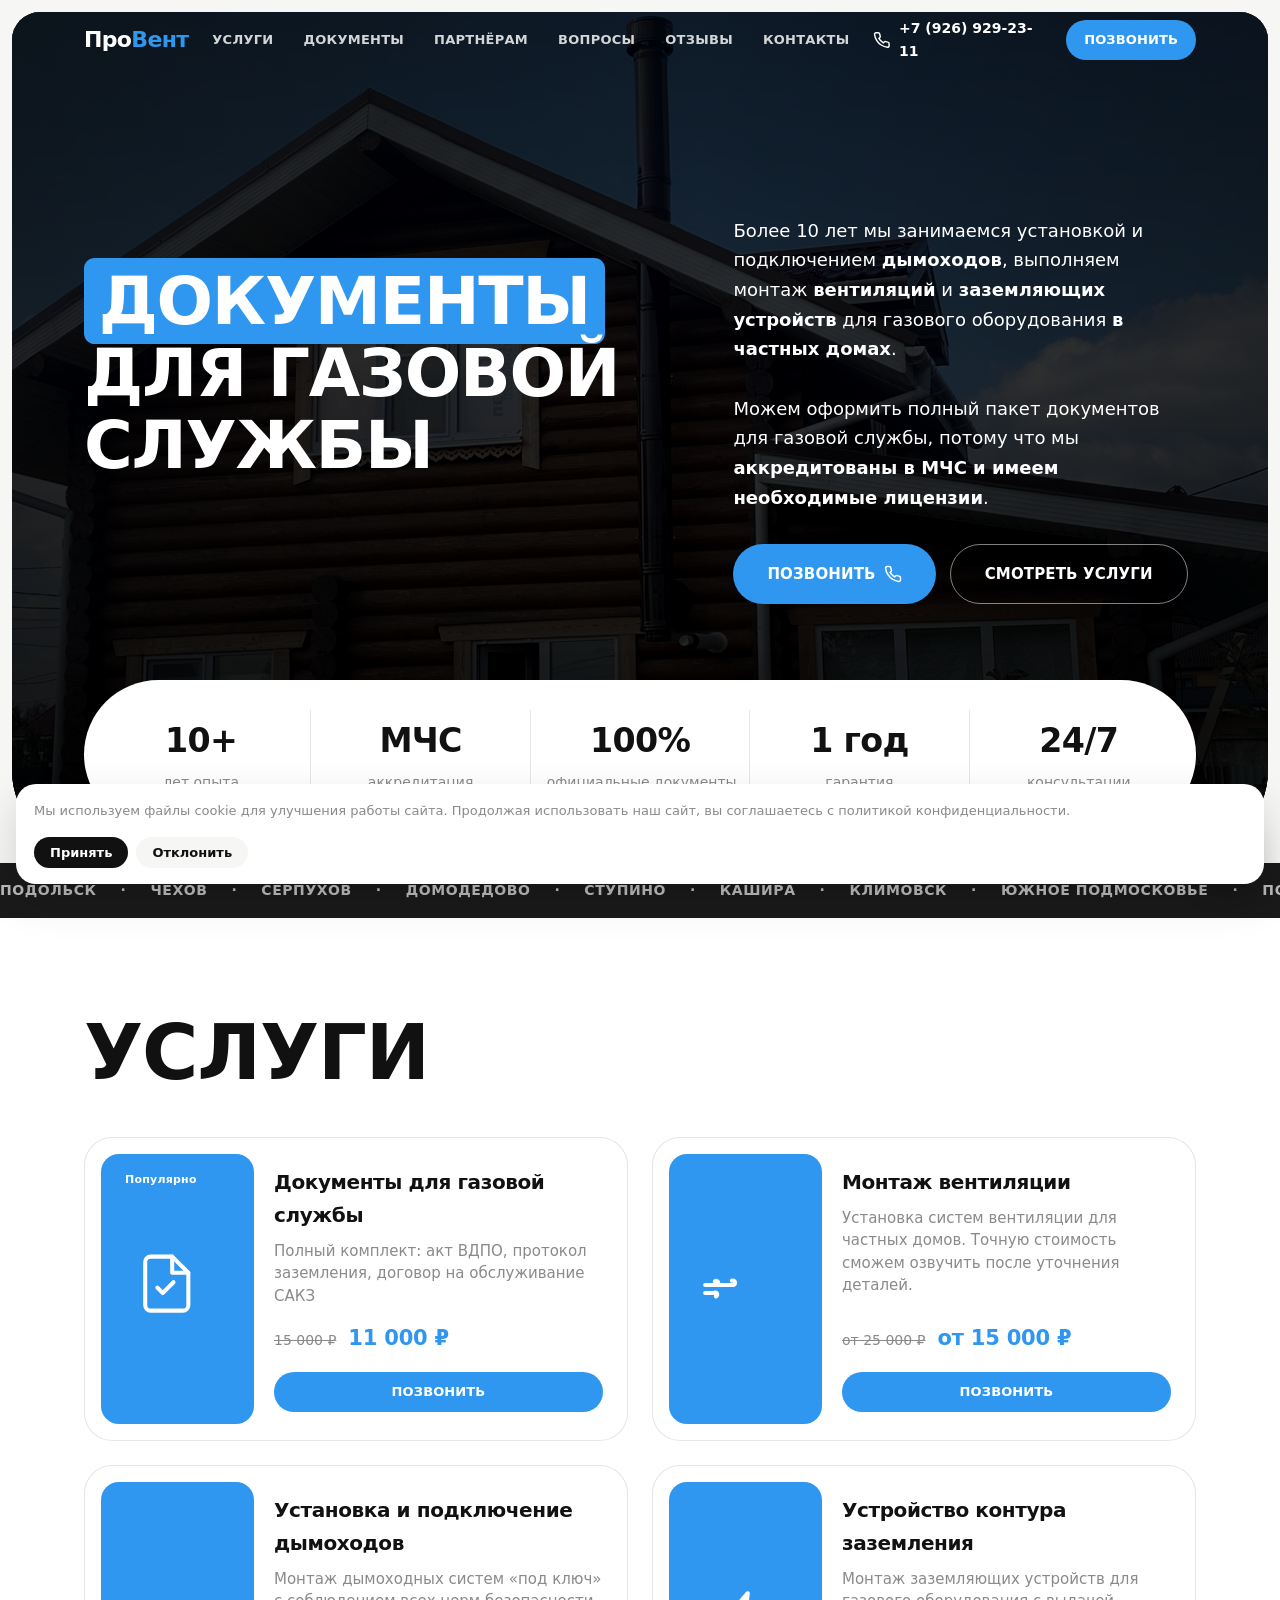
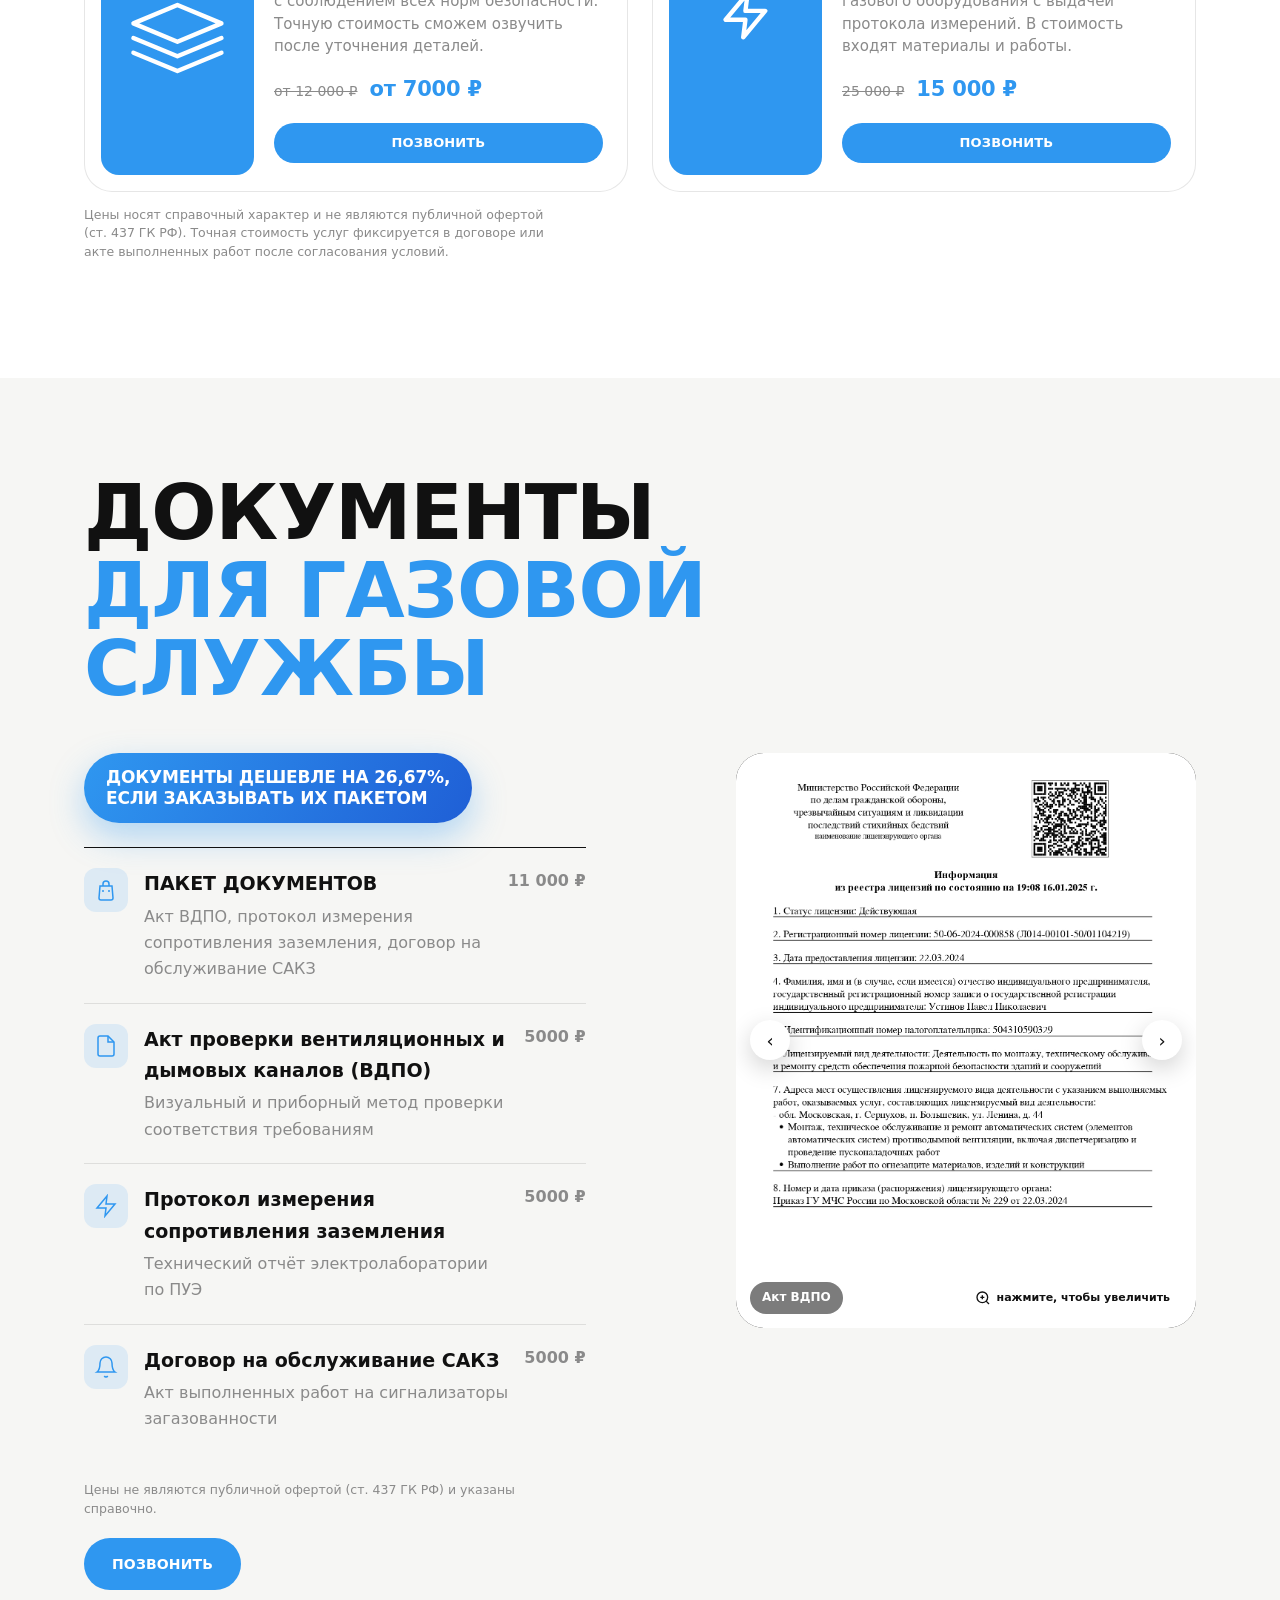
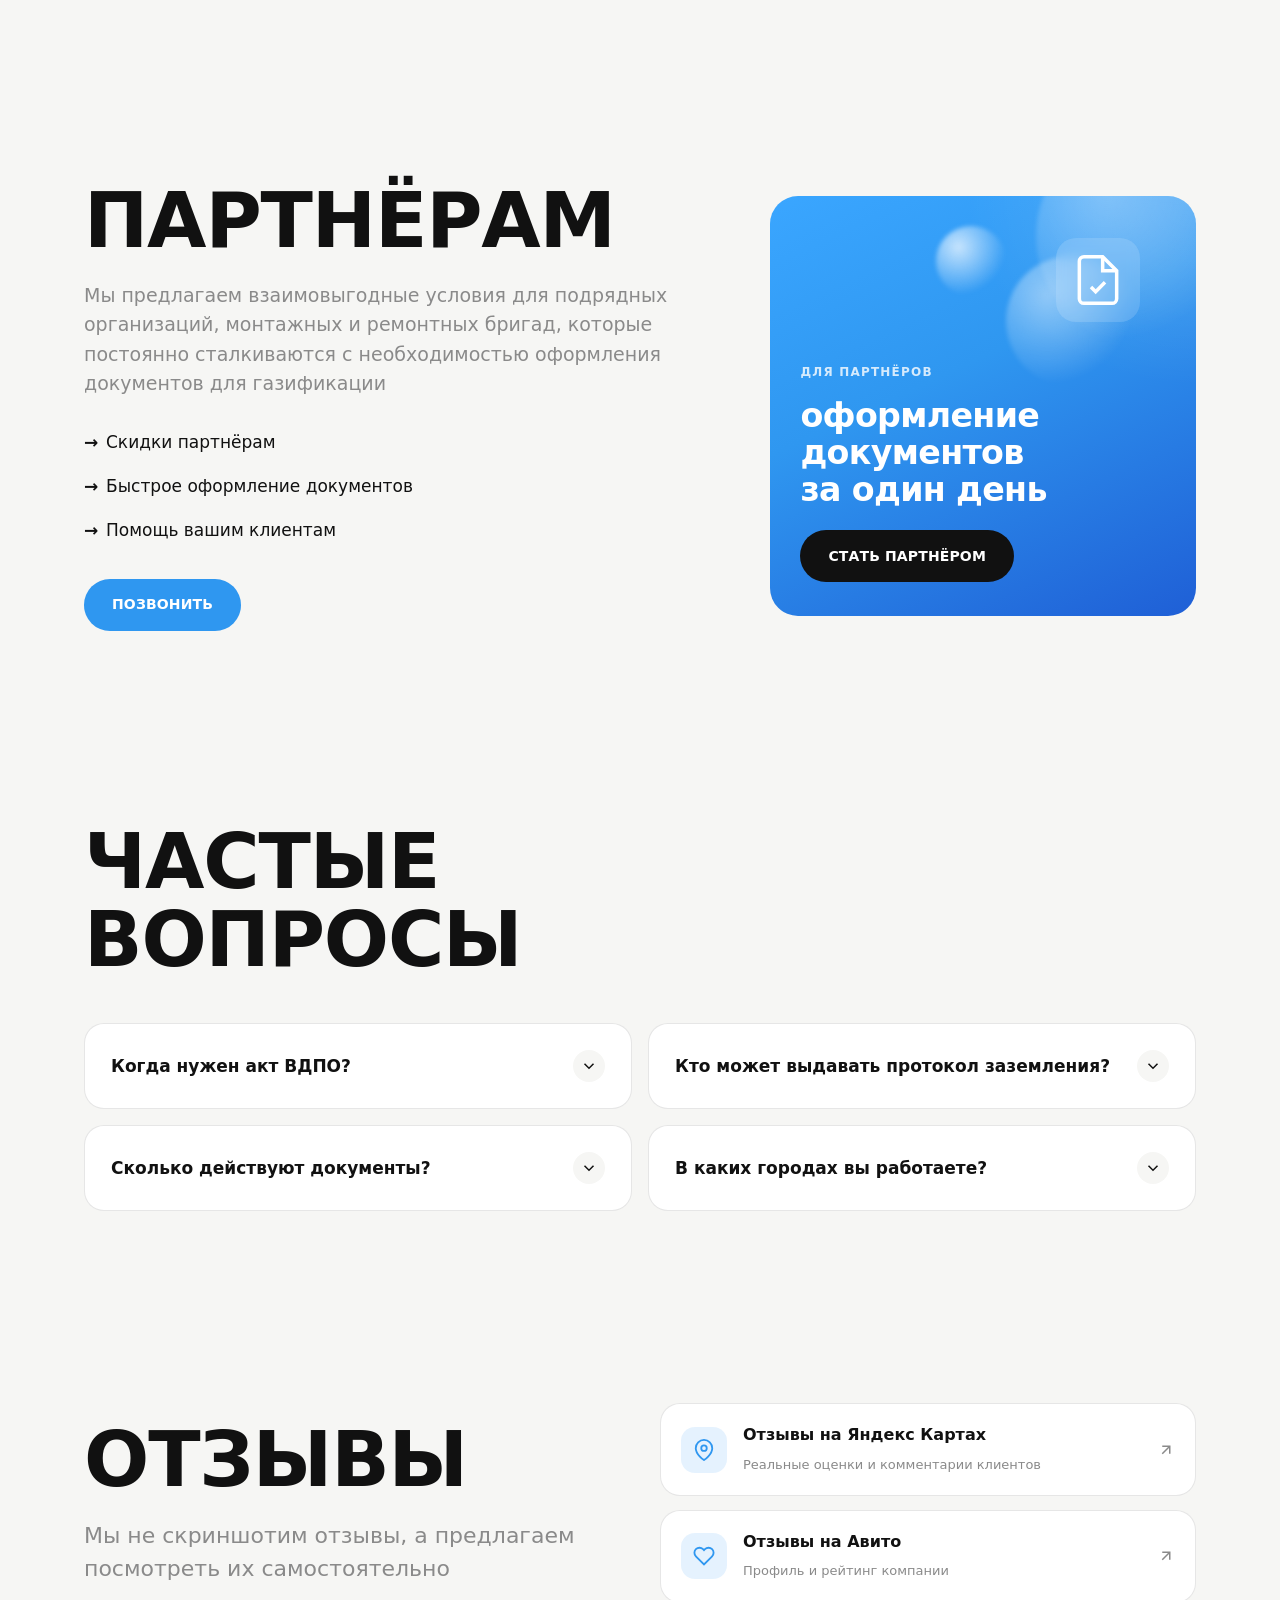
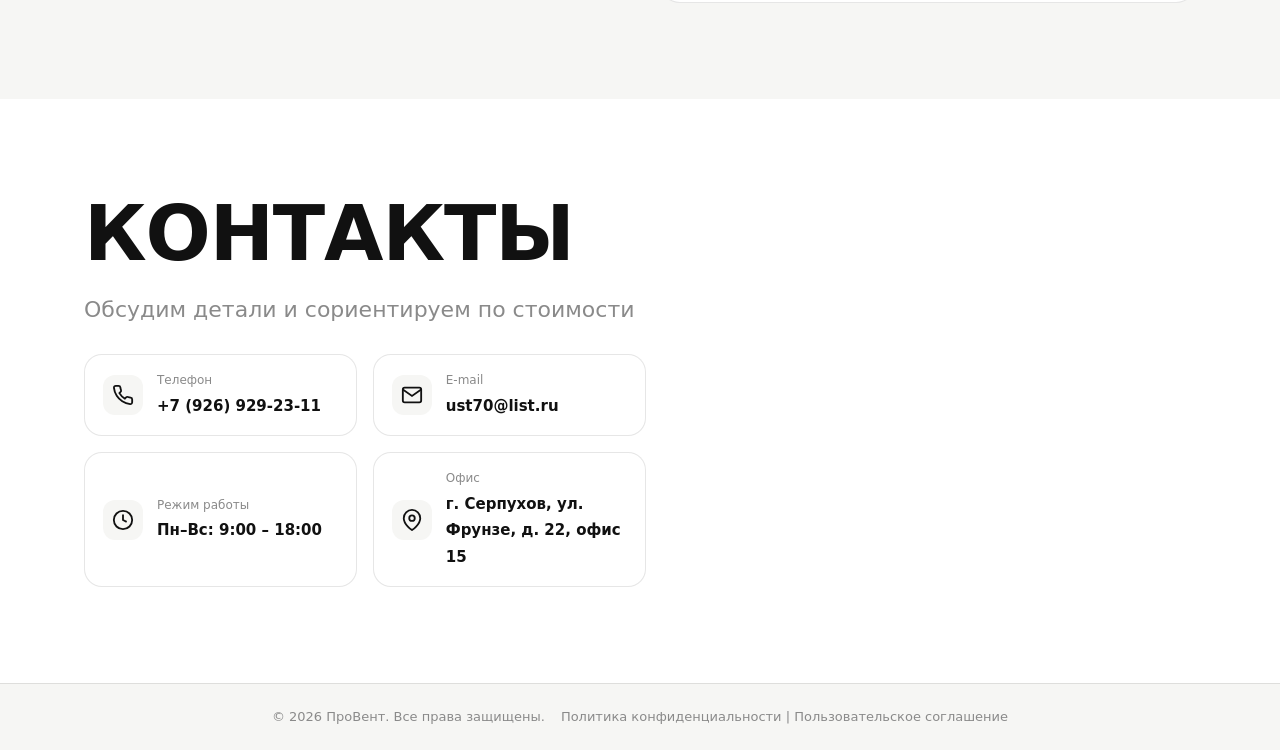
==== commit ef7e2065: "Update index.html" ====
--- a/index.html
+++ b/index.html
@@ -121,10 +121,7 @@
               Более 10 лет мы занимаемся установкой и подключением <b>дымоходов</b>, выполняем монтаж <b>вентиляций</b> и <b>заземляющих устройств</b> для газового оборудования <b>в частных домах</b>.
               <br> 
               <br> 
-              Оформляем <b></b>полный пакет документов для газовой службы</b>: акт ВДПО, протокол измерения сопротивления заземления, договор на обслуживание САКЗ.
-              <br> 
-              <br> 
-              Голограмма защиты, лицензии — всё для успешной сдачи в газовую службу, потому что мы <b>аккредитованы в МЧС и имеем необходимые лицензии</b>.
+              Можем оформить <b></b>полный пакет документов для газовой службы</b>, потому что мы <b>аккредитованы в МЧС и имеем необходимые лицензии</b>.
             </p>
             <div class="hero__chips"></div>
             <div class="hero__actions">
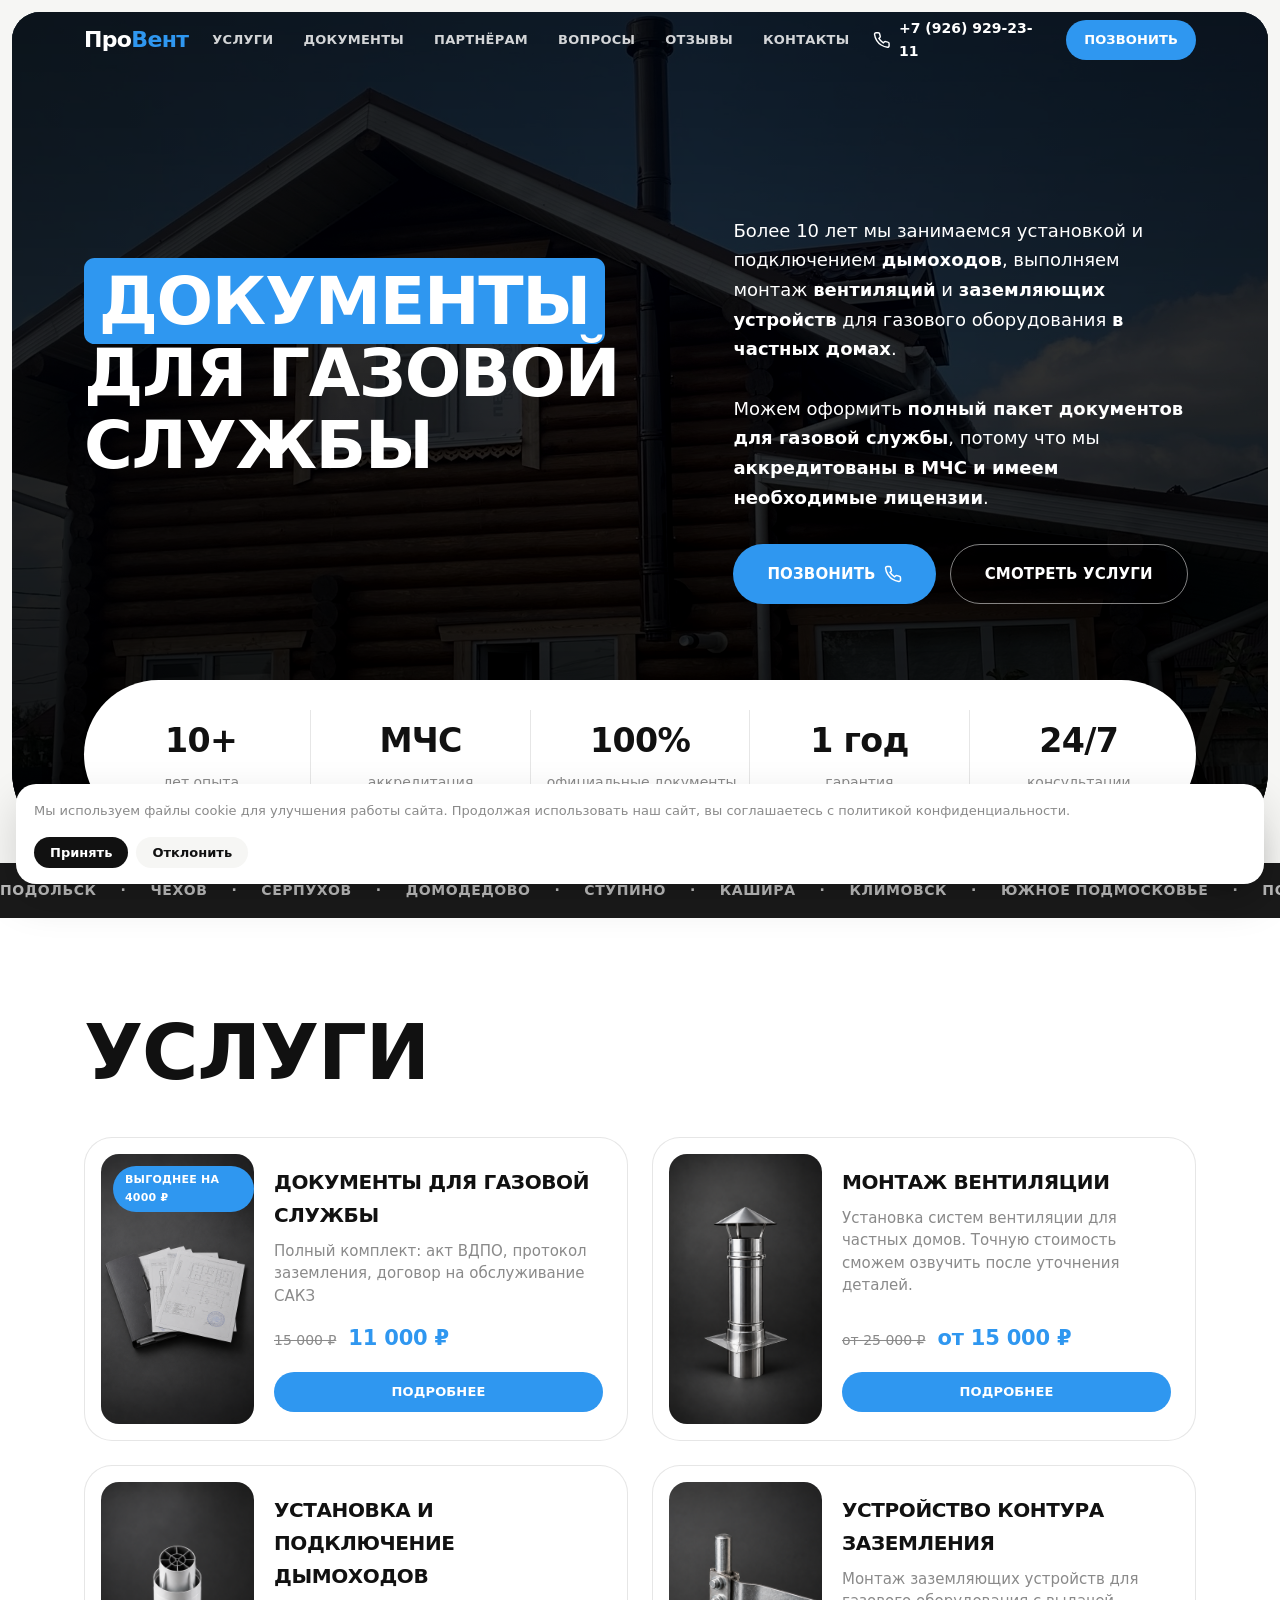
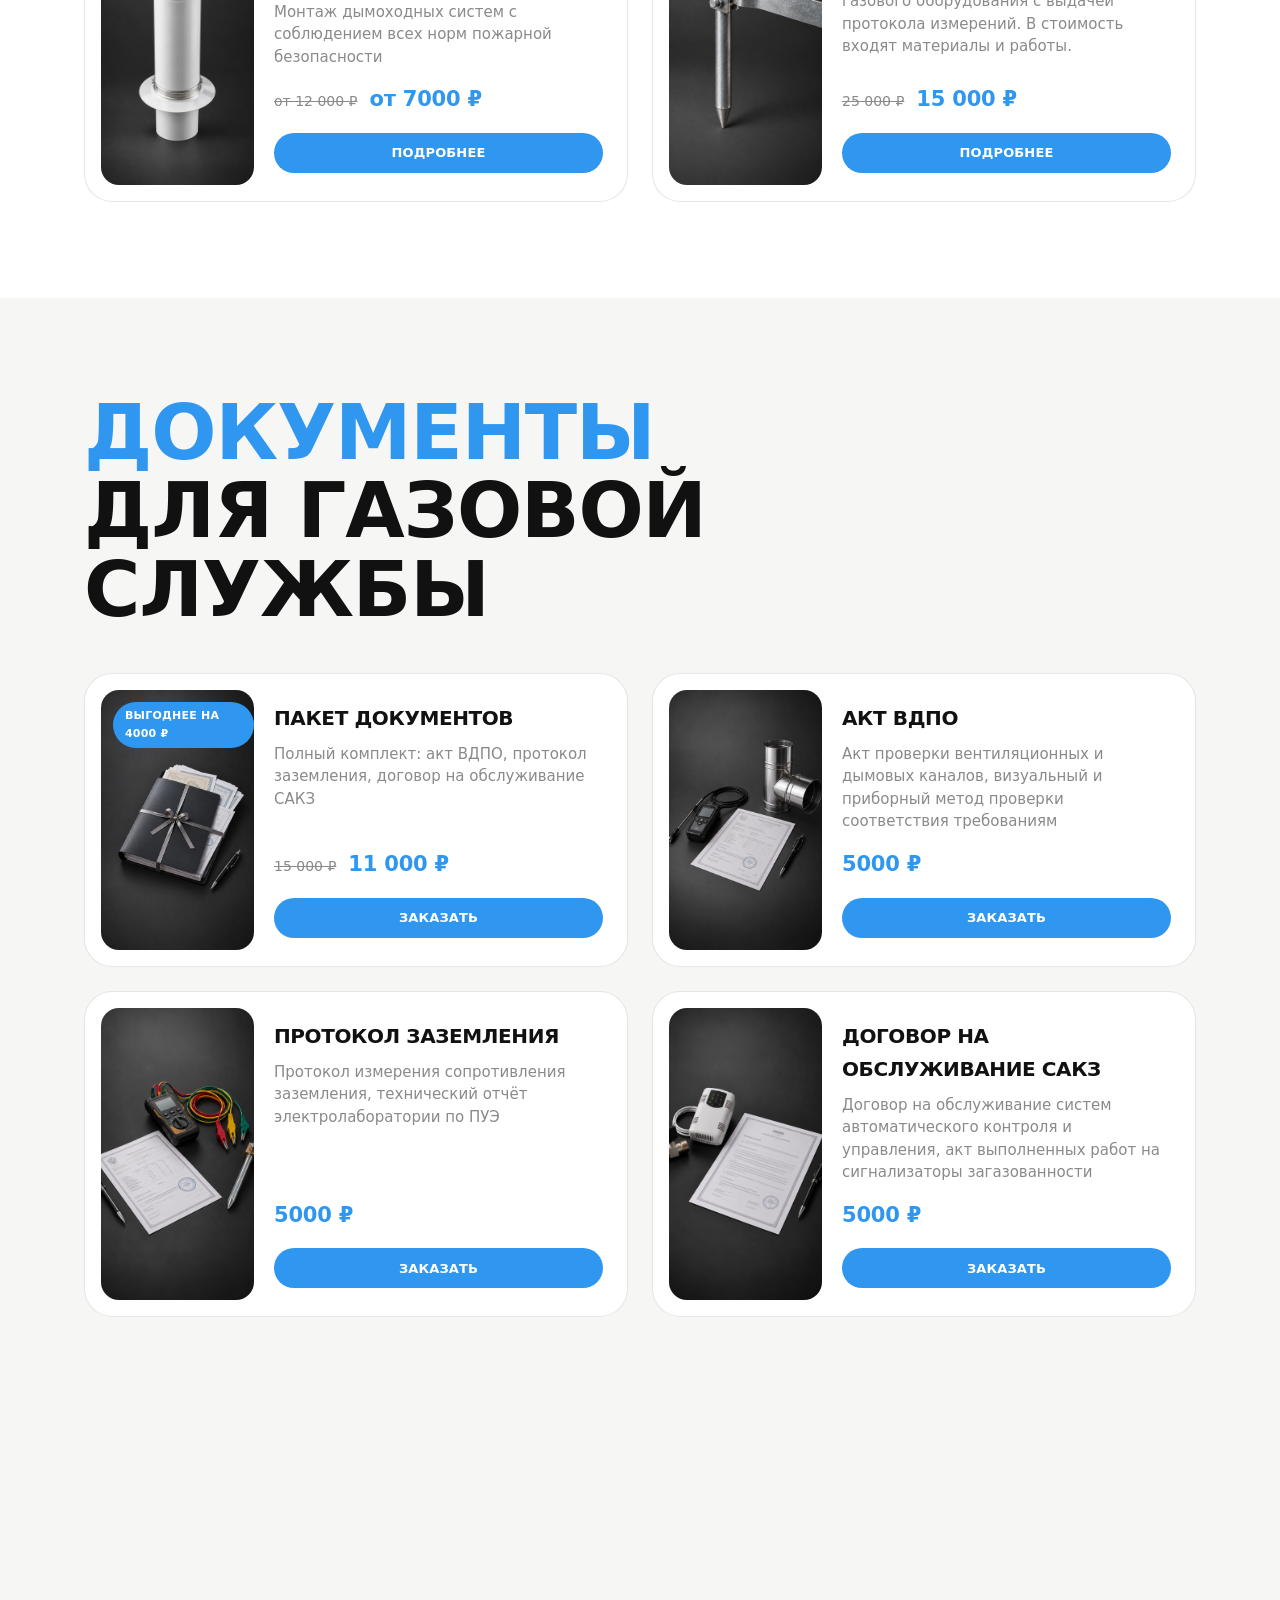
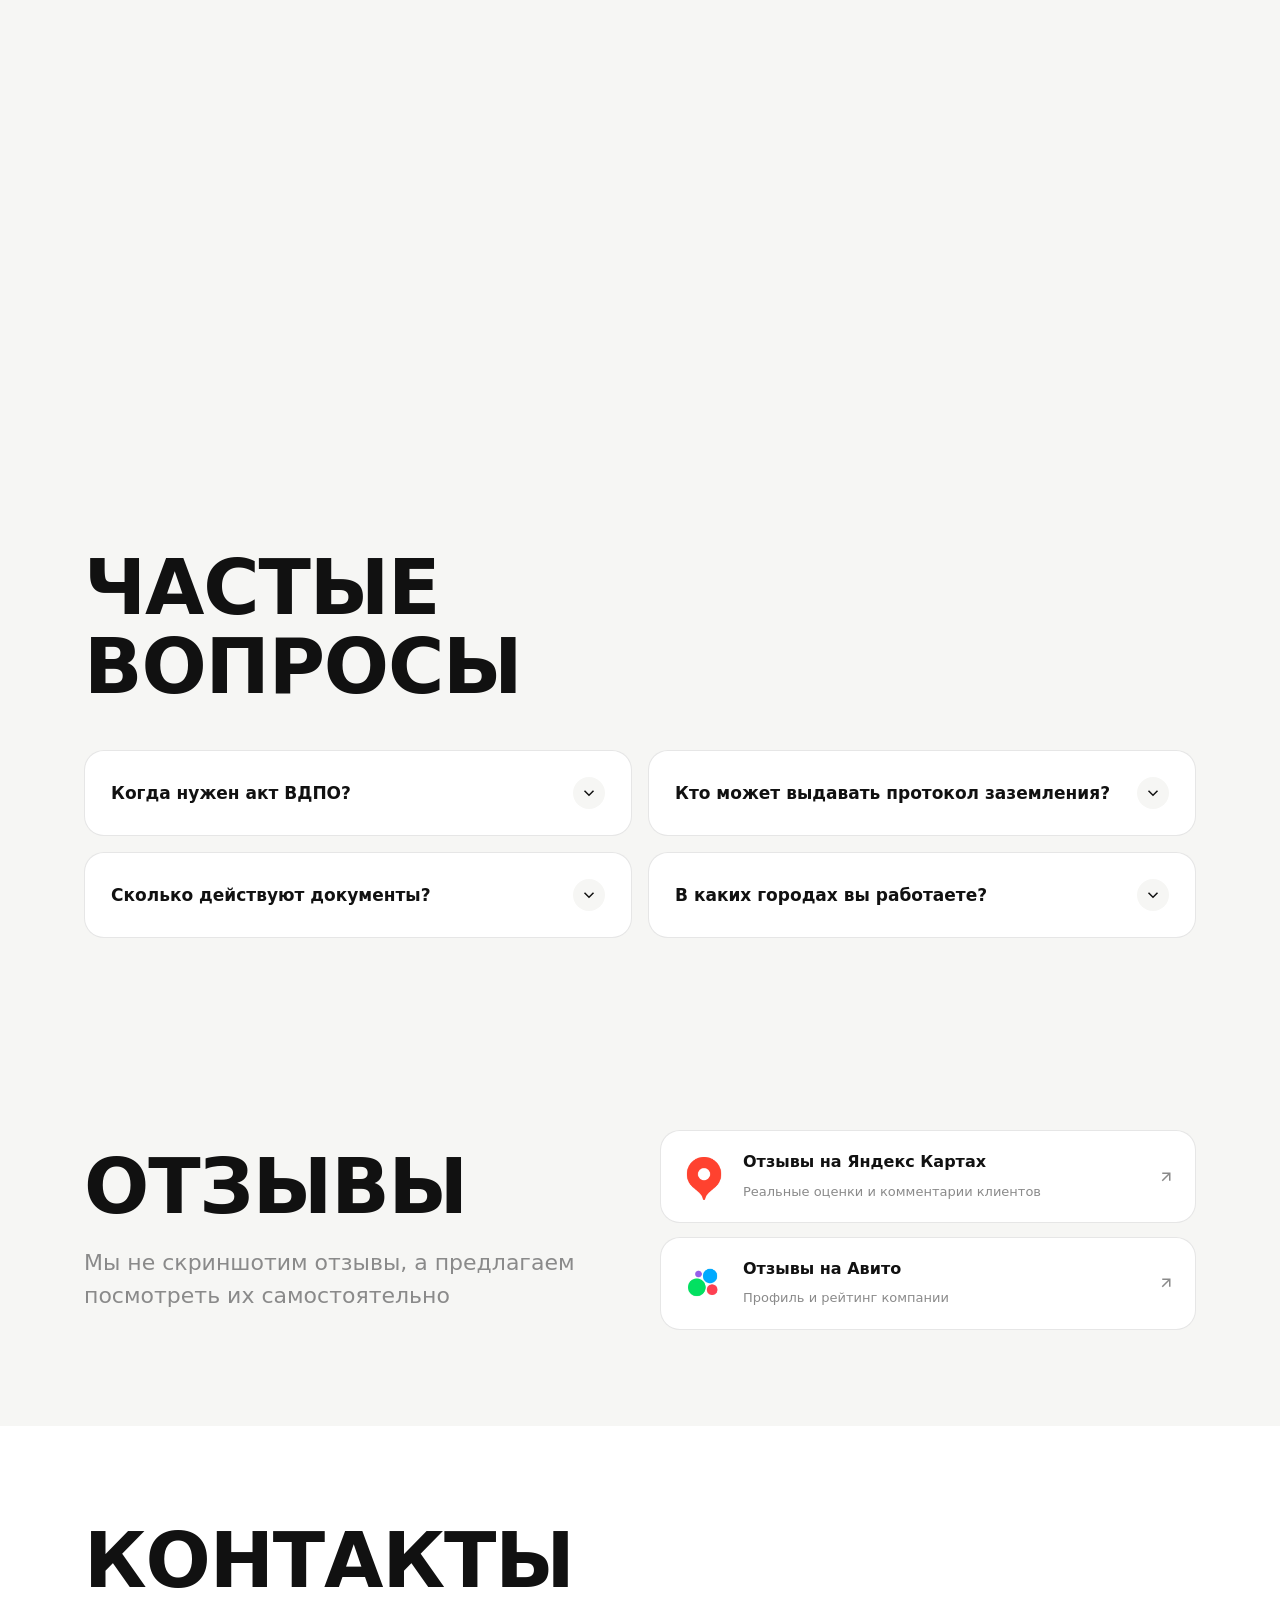
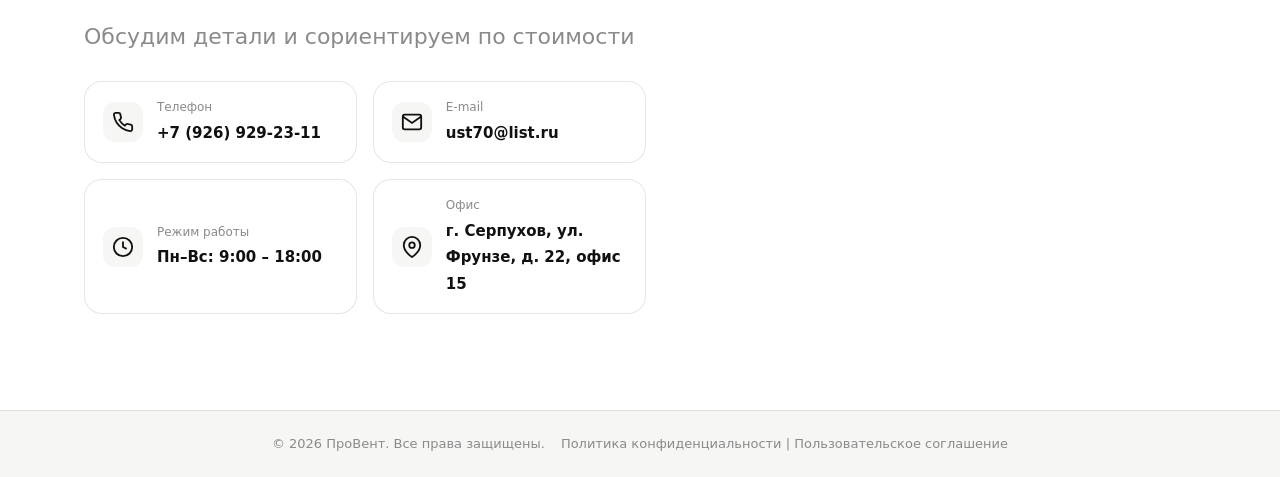
==== commit 9111ca2e: "Update index.html" ====
--- a/index.html
+++ b/index.html
@@ -1,519 +1,686 @@
-<!DOCTYPE html>
+<!doctype html>
 <html lang="ru">
-<head>
-  <meta charset="UTF-8">
-  <meta name="viewport" content="width=device-width, initial-scale=1.0">
-  <meta name="description" content="ПроВент — аккредитованная в МЧС компания: установка и подключение дымоходов, монтаж вентиляций и заземляющих устройств для газового оборудования в частных домах. Акт ВДПО, протокол заземления, договор на обслуживание САКЗ — работаем в Серпухове, Подольске, Чехове, Домодедово, Ступино, Кашире, Климовске и по всему южному Подмосковью.">
-  <meta name="keywords" content="акт ВДПО, дымоход, вентиляция, заземление, договор САКЗ, газовая служба, Серпухов, Подольск, Чехов, Домодедово, Ступино, Кашира, Климовск, южное Подмосковье">
-  <meta name="robots" content="index, follow">
-  <link rel="canonical" href="https://provent.online/">
-  <title>ПроВент — документы для газовой службы, установка и подключение дымоходов, монтаж вентиляций и заземляющих устройств для газового оборудования в частных домах.</title>
-
-  <!-- Open Graph / Yandex и соцсети -->
-  <meta property="og:type" content="website">
-  <meta property="og:locale" content="ru_RU">
-  <meta property="og:site_name" content="ПроВент">
-  <meta property="og:title" content="ПроВент — акт ВДПО, дымоходы и вентиляция в южном Подмосковье">
-  <meta property="og:description" content="Установка дымоходов, вентиляции, заземления и полный пакет документов для газовой службы. Аккредитация МЧС, гарантия 1 год.">
-  <meta property="og:url" content="https://provent.online/">
-  <meta name="twitter:card" content="summary">
-
-  <!-- Верификация в Яндекс.Вебмастере: вставьте свой код подтверждения сайта -->
-  <!-- <meta name="yandex-verification" content="ВАШ_КОД_ПОДТВЕРЖДЕНИЯ" /> -->
-
-  <link rel="stylesheet" href="style.css">
-  <link rel="icon" type="image/svg+xml" href="favicon.svg">
-
-  <script type="application/ld+json">
-  {
-    "@context": "https://schema.org",
-    "@type": "LocalBusiness",
-    "name": "ПроВент",
-    "image": "https://provent.online/img/service-documents.jpg",
-    "url": "https://provent.online/",
-    "telephone": "+7-926-929-23-11",
-    "email": "ust70@list.ru",
-    "priceRange": "от 5000 ₽",
-    "address": {
-      "@type": "PostalAddress",
-      "streetAddress": "ул. Фрунзе, д. 22, офис 15",
-      "addressLocality": "Серпухов",
-      "addressRegion": "Московская область",
-      "addressCountry": "RU"
-    },
-    "geo": { "@type": "GeoCoordinates", "latitude": 54.931169, "longitude": 37.460061 },
-    "openingHoursSpecification": {
-      "@type": "OpeningHoursSpecification",
-      "dayOfWeek": ["Monday","Tuesday","Wednesday","Thursday","Friday","Saturday","Sunday"],
-      "opens": "09:00",
-      "closes": "18:00"
-    },
-    "areaServed": ["Серпухов","Подольск","Чехов","Домодедово","Ступино","Кашира","Климовск","Южное Подмосковье"],
-    "sameAs": ["https://yandex.ru/maps/org/provent/65606170057/"]
-  }
-  </script>
-
-  <script type="text/javascript">
-    window.initYandexMetrika = function () {
-      (function(m,e,t,r,i,k,a){
-          m[i]=m[i]||function(){(m[i].a=m[i].a||[]).push(arguments)};
-          m[i].l=1*new Date();
-          for (var j = 0; j < document.scripts.length; j++) {if (document.scripts[j].src === r) { return; }}
-          k=e.createElement(t),a=e.getElementsByTagName(t)[0],k.async=1,k.src=r,a.parentNode.insertBefore(k,a)
-      })(window, document,'script','https://mc.yandex.ru/metrika/tag.js?id=110060167', 'ym');
-      ym(110060167, 'init', {ssr:true, webvisor:true, clickmap:true, ecommerce:"dataLayer", referrer: document.referrer, url: location.href, accurateTrackBounce:true, trackLinks:true});
-    };
-  </script>
-</head>
-<body>
-  <div class="nav-overlay" id="navOverlay" aria-hidden="true"></div>
-
-  <header class="header" id="header">
-    <div class="container header__inner">
-      <a href="#" class="logo">
-        <span class="logo__text">Про<span class="logo__accent">Вент</span></span>
-      </a>
-
-      <nav class="nav" id="nav">
-        <ul class="nav__list">
-          <li><a href="#services" class="nav__link">УСЛУГИ</a></li>
-          <li><a href="#documents" class="nav__link">ДОКУМЕНТЫ</a></li>
-          <li><a href="#partners" class="nav__link">ПАРТНЁРАМ</a></li>
-          <li><a href="#faq" class="nav__link">ВОПРОСЫ</a></li>
-          <li><a href="#reviews" class="nav__link">ОТЗЫВЫ</a></li>
-          <li><a href="#contacts" class="nav__link">КОНТАКТЫ</a></li>
-        </ul>
-      </nav>
-
-      <div class="header__actions">
-        <a href="tel:+79269292311" class="header__phone">
-          <svg width="18" height="18" viewBox="0 0 24 24" fill="none" stroke="currentColor" stroke-width="2">
-            <path d="M22 16.92v3a2 2 0 01-2.18 2 19.79 19.79 0 01-8.63-3.07 19.5 19.5 0 01-6-6 19.79 19.79 0 01-3.07-8.67A2 2 0 014.11 2h3a2 2 0 012 1.72c.127.96.361 1.903.7 2.81a2 2 0 01-.45 2.11L8.09 9.91a16 16 0 006 6l1.27-1.27a2 2 0 012.11-.45c.907.339 1.85.573 2.81.7A2 2 0 0122 16.92z"/>
-          </svg>
-          <span>+7 (926) 929-23-11</span>
+  <head>
+    <meta charset="UTF-8" />
+    <meta name="viewport" content="width=device-width, initial-scale=1.0" />
+    <meta
+      name="description"
+      content="ПроВент — аккредитованная в МЧС компания: установка и подключение дымоходов, монтаж вентиляций и заземляющих устройств для газового оборудования в частных домах. Акт ВДПО, протокол заземления, договор на обслуживание САКЗ — работаем в Серпухове, Подольске, Чехове, Домодедово, Ступино, Кашире, Климовске и по всему южному Подмосковью."
+    />
+    <meta
+      name="keywords"
+      content="акт ВДПО, дымоход, вентиляция, заземление, договор САКЗ, газовая служба, Серпухов, Подольск, Чехов, Домодедово, Ступино, Кашира, Климовск, южное Подмосковье"
+    />
+    <meta name="robots" content="index, follow" />
+    <link rel="canonical" href="https://provent.online/" />
+    <title>
+      ПроВент — документы для газовой службы, установка и подключение дымоходов, монтаж вентиляций и заземляющих
+      устройств для газового оборудования в частных домах.
+    </title>
+
+    <meta property="og:type" content="website" />
+    <meta property="og:locale" content="ru_RU" />
+    <meta property="og:site_name" content="ПроВент" />
+    <meta property="og:title" content="ПроВент — акт ВДПО, дымоходы и вентиляция в южном Подмосковье" />
+    <meta
+      property="og:description"
+      content="Установка дымоходов, вентиляции, заземления и полный пакет документов для газовой службы. Аккредитация МЧС, гарантия 1 год."
+    />
+    <meta property="og:url" content="https://provent.online/" />
+    <meta name="twitter:card" content="summary" />
+
+    <link rel="stylesheet" href="style.css" />
+    <link rel="icon" type="image/svg+xml" href="favicon.svg" />
+
+    <script type="application/ld+json">
+      {
+        "@context": "https://schema.org",
+        "@type": "LocalBusiness",
+        "name": "ПроВент",
+        "image": "https://provent.online/img/service-documents.jpg",
+        "url": "https://provent.online/",
+        "telephone": "+7-926-929-23-11",
+        "email": "ust70@list.ru",
+        "priceRange": "от 5000 ₽",
+        "address": {
+          "@type": "PostalAddress",
+          "streetAddress": "ул. Фрунзе, д. 22, офис 15",
+          "addressLocality": "Серпухов",
+          "addressRegion": "Московская область",
+          "addressCountry": "RU"
+        },
+        "geo": { "@type": "GeoCoordinates", "latitude": 54.931169, "longitude": 37.460061 },
+        "openingHoursSpecification": {
+          "@type": "OpeningHoursSpecification",
+          "dayOfWeek": ["Monday", "Tuesday", "Wednesday", "Thursday", "Friday", "Saturday", "Sunday"],
+          "opens": "09:00",
+          "closes": "18:00"
+        },
+        "areaServed": [
+          "Серпухов",
+          "Подольск",
+          "Чехов",
+          "Домодедово",
+          "Ступино",
+          "Кашира",
+          "Климовск",
+          "Южное Подмосковье"
+        ],
+        "sameAs": ["https://yandex.ru/maps/org/provent/65606170057/"]
+      }
+    </script>
+
+    <script type="text/javascript">
+      window.initYandexMetrika = function () {
+        (function (m, e, t, r, i, k, a) {
+          m[i] =
+            m[i] ||
+            function () {
+              (m[i].a = m[i].a || []).push(arguments);
+            };
+          m[i].l = 1 * new Date();
+          for (var j = 0; j < document.scripts.length; j++) {
+            if (document.scripts[j].src === r) {
+              return;
+            }
+          }
+          ((k = e.createElement(t)),
+            (a = e.getElementsByTagName(t)[0]),
+            (k.async = 1),
+            (k.src = r),
+            a.parentNode.insertBefore(k, a));
+        })(window, document, "script", "https://mc.yandex.ru/metrika/tag.js?id=110060167", "ym");
+        ym(110060167, "init", {
+          ssr: true,
+          webvisor: true,
+          clickmap: true,
+          ecommerce: "dataLayer",
+          referrer: document.referrer,
+          url: location.href,
+          accurateTrackBounce: true,
+          trackLinks: true,
+        });
+      };
+    </script>
+  </head>
+  <body>
+    <div class="nav-overlay" id="navOverlay" aria-hidden="true"></div>
+
+    <header class="header" id="header">
+      <div class="container header__inner">
+        <a href="#" class="logo">
+          <span class="logo__text">Про<span class="logo__accent">Вент</span></span>
         </a>
-        <a href="tel:+79269292311" class="btn btn--primary btn--sm">ПОЗВОНИТЬ</a>
-        <button class="burger" id="burger" aria-label="Меню">
-          <span></span><span></span><span></span>
-        </button>
+
+        <nav class="nav" id="nav">
+          <ul class="nav__list">
+            <li><a href="#services" class="nav__link">УСЛУГИ</a></li>
+            <li><a href="#documents" class="nav__link">ДОКУМЕНТЫ</a></li>
+            <li><a href="#partners" class="nav__link">ПАРТНЁРАМ</a></li>
+            <li><a href="#faq" class="nav__link">ВОПРОСЫ</a></li>
+            <li><a href="#reviews" class="nav__link">ОТЗЫВЫ</a></li>
+            <li><a href="#contacts" class="nav__link">КОНТАКТЫ</a></li>
+          </ul>
+        </nav>
+
+        <div class="header__actions">
+          <a href="tel:+79269292311" class="header__phone">
+            <svg width="18" height="18" viewBox="0 0 24 24" fill="none" stroke="currentColor" stroke-width="2">
+              <path
+                d="M22 16.92v3a2 2 0 01-2.18 2 19.79 19.79 0 01-8.63-3.07 19.5 19.5 0 01-6-6 19.79 19.79 0 01-3.07-8.67A2 2 0 014.11 2h3a2 2 0 012 1.72c.127.96.361 1.903.7 2.81a2 2 0 01-.45 2.11L8.09 9.91a16 16 0 006 6l1.27-1.27a2 2 0 012.11-.45c.907.339 1.85.573 2.81.7A2 2 0 0122 16.92z"
+              />
+            </svg>
+            <span>+7 (926) 929-23-11</span>
+          </a>
+          <a href="tel:+79269292311" class="btn btn--primary btn--sm">ПОЗВОНИТЬ</a>
+          <button class="burger" id="burger" aria-label="Меню"><span></span><span></span><span></span></button>
+        </div>
+      </div>
+    </header>
+
+    <section class="hero">
+      <div class="hero__bg" aria-hidden="true">
+        <video class="hero__video" autoplay muted loop playsinline poster="img/photo-1.jpg">
+          <source src="hero.mp4" type="video/mp4" />
+        </video>
+        <div class="hero__shade"></div>
+      </div>
+      <div class="container hero__inner">
+        <div class="hero__content">
+          <div class="hero__badges"></div>
+          <div class="hero__grid">
+            <h1 class="hero__title hero__title--rotator">
+              <span class="hero__title-line is-active"><em>ДОКУМЕНТЫ</em> ДЛЯ ГАЗОВОЙ СЛУЖБЫ</span>
+              <span class="hero__title-line">ДЫМОХОДЫ И ВЕНТИЛЯЦИИ <em>В ЧАСТНЫХ ДОМАХ</em></span>
+              <span class="hero__title-line">УСТРОЙСТВО КОНТУРА <em>ЗАЗЕМЛЕНИЯ</em></span>
+            </h1>
+            <div class="hero__aside">
+              <p class="hero__subtitle">
+                Более 10 лет мы занимаемся установкой и подключением <b>дымоходов</b>, выполняем монтаж
+                <b>вентиляций</b> и <b>заземляющих устройств</b> для газового оборудования <b>в частных домах</b>.
+                <br />
+                <br />
+                Можем оформить <b>полный пакет документов для газовой службы</b>, потому что мы
+                <b>аккредитованы в МЧС и имеем необходимые лицензии</b>.
+              </p>
+              <div class="hero__chips"></div>
+              <div class="hero__actions">
+                <a href="tel:+79269292311" class="btn btn--primary btn--lg">
+                  ПОЗВОНИТЬ
+                  <svg width="18" height="18" viewBox="0 0 24 24" fill="none" stroke="currentColor" stroke-width="2">
+                    <path
+                      d="M22 16.92v3a2 2 0 01-2.18 2 19.79 19.79 0 01-8.63-3.07 19.5 19.5 0 01-6-6 19.79 19.79 0 01-3.07-8.67A2 2 0 014.11 2h3a2 2 0 012 1.72c.127.96.361 1.903.7 2.81a2 2 0 01-.45 2.11L8.09 9.91a16 16 0 006 6l1.27-1.27a2 2 0 012.11-.45c.907.339 1.85.573 2.81.7A2 2 0 0122 16.92z"
+                    />
+                  </svg>
+                </a>
+                <a href="#services" class="btn btn--outline btn--lg">СМОТРЕТЬ УСЛУГИ</a>
+              </div>
+            </div>
+          </div>
+        </div>
+      </div>
+      <div class="hero__stats">
+        <div class="container">
+          <div class="stats-bar">
+            <div class="stats-bar__item">
+              <span class="stats-bar__num">10+</span><span class="stats-bar__label">лет опыта</span>
+            </div>
+            <div class="stats-bar__divider"></div>
+            <div class="stats-bar__item">
+              <span class="stats-bar__num">МЧС</span><span class="stats-bar__label">аккредитация</span>
+            </div>
+            <div class="stats-bar__divider"></div>
+            <div class="stats-bar__item">
+              <span class="stats-bar__num">100%</span><span class="stats-bar__label">официальные документы</span>
+            </div>
+            <div class="stats-bar__divider"></div>
+            <div class="stats-bar__item">
+              <span class="stats-bar__num">1 год</span><span class="stats-bar__label">гарантия</span>
+            </div>
+            <div class="stats-bar__divider"></div>
+            <div class="stats-bar__item">
+              <span class="stats-bar__num">24/7</span><span class="stats-bar__label">консультации</span>
+            </div>
+          </div>
+        </div>
+      </div>
+    </section>
+
+    <div class="marquee" aria-hidden="true">
+      <div class="marquee__track">
+        <span>Подольск</span><span>Чехов</span><span>Серпухов</span><span>Домодедово</span><span>Ступино</span
+        ><span>Кашира</span><span>Климовск</span><span>Южное Подмосковье</span> <span>Подольск</span><span>Чехов</span
+        ><span>Серпухов</span><span>Домодедово</span><span>Ступино</span><span>Кашира</span><span>Климовск</span
+        ><span>Южное Подмосковье</span>
       </div>
     </div>
-  </header>
-
-  <section class="hero">
-    <div class="hero__bg" aria-hidden="true">
-      <video class="hero__video" autoplay muted loop playsinline poster="img/photo-1.jpg">
-        <source src="hero.mp4" type="video/mp4">
-      </video>
-      <div class="hero__shade"></div>
+
+    <section class="services section section--gray" id="services">
+      <div class="container">
+        <div class="section-header">
+          <h2 class="section-title">УСЛУГИ</h2>
+        </div>
+        <div class="services__grid services__grid--simple reveal">
+          <article class="service-card">
+            <div class="service-card__media">
+              <span class="service-card__badge">ВЫГОДНЕЕ НА 4000 ₽</span>
+              <img
+                src="img/service-documents.jpg"
+                alt="ДОКУМЕНТЫ ДЛЯ ГАЗОВОЙ СЛУЖБЫ"
+                data-fallback="data:image/svg+xml,%3Csvg xmlns='http://www.w3.org/2000/svg' viewBox='0 0 300 400'%3E%3Crect width='300' height='400' fill='%232f97f0'/%3E%3Cg transform='translate(102,152)' fill='none' stroke='%23ffffff' stroke-width='6' stroke-linecap='round' stroke-linejoin='round'%3E%3Cpath d='M40 0H8a8 8 0 00-8 8v64a8 8 0 008 8h48a8 8 0 008-8V24z'/%3E%3Cpath d='M40 0v24h24'/%3E%3Cpath d='M18 46l8 8 16-16'/%3E%3C/g%3E%3C/svg%3E"
+              />
+            </div>
+            <div class="service-card__body">
+              <h3 class="service-card__title"><a href="paket-dokumentov-gazovaya-sluzhba.html" target="_blank" rel="noopener">ДОКУМЕНТЫ ДЛЯ ГАЗОВОЙ СЛУЖБЫ</a></h3>
+              <p class="service-card__desc">
+                Полный комплект: акт ВДПО, протокол заземления, договор на обслуживание САКЗ
+              </p>
+              <div class="service-card__price">
+                <span class="service-card__price-old">15 000 ₽</span>
+                <span class="service-card__price-new">11 000 ₽</span>
+              </div>
+              <a href="paket-dokumentov-gazovaya-sluzhba.html" target="_blank" rel="noopener" class="btn btn--primary btn--sm">ПОДРОБНЕЕ</a>
+            </div>
+          </article>
+          <article class="service-card">
+            <div class="service-card__media">
+              <img
+                src="img/service-ventilation.jpg"
+                alt="Монтаж вентиляции"
+                data-fallback="data:image/svg+xml,%3Csvg xmlns='http://www.w3.org/2000/svg' viewBox='0 0 300 400'%3E%3Crect width='300' height='400' fill='%232f97f0'/%3E%3Cg transform='translate(90,182)' fill='none' stroke='%23ffffff' stroke-width='6' stroke-linecap='round' stroke-linejoin='round'%3E%3Cpath d='M14.4 6.9A3 3 0 1116.5 12H0m15.9 17.1A3 3 0 1013 24H0M39.6 5.6A3.01 3.01 0 0142.5 12H0'/%3E%3C/g%3E%3C/svg%3E"
+              />
+            </div>
+            <div class="service-card__body">
+              <h3 class="service-card__title"><a href="montazh-ventilyatsii.html" target="_blank" rel="noopener">МОНТАЖ ВЕНТИЛЯЦИИ</a></h3>
+              <p class="service-card__desc">
+                Установка систем вентиляции для частных домов. Точную стоимость сможем озвучить после уточнения деталей.
+              </p>
+              <div class="service-card__price">
+                <span class="service-card__price-old">от 25 000 ₽</span>
+                <span class="service-card__price-new">от 15 000 ₽</span>
+              </div>
+              <a href="montazh-ventilyatsii.html" target="_blank" rel="noopener" class="btn btn--primary btn--sm">ПОДРОБНЕЕ</a>
+            </div>
+          </article>
+          <article class="service-card">
+            <div class="service-card__media">
+              <img
+                src="img/service-chimney.jpg"
+                alt="УСТАНОВКА И ПОДКЛЮЧЕНИЕ ДЫМОХОДОВ"
+                data-fallback="data:image/svg+xml,%3Csvg xmlns='http://www.w3.org/2000/svg' viewBox='0 0 300 400'%3E%3Crect width='300' height='400' fill='%232f97f0'/%3E%3Cg transform='translate(90,168)' fill='none' stroke='%23ffffff' stroke-width='6' stroke-linecap='round' stroke-linejoin='round'%3E%3Cpath d='M60 0L0 25l60 25 60-25L60 0zM0 65l60 25 60-25M0 45l60 25 60-25'/%3E%3C/g%3E%3C/svg%3E"
+              />
+            </div>
+            <div class="service-card__body">
+              <h3 class="service-card__title">
+                <a href="ustanovka-dymohodov.html" target="_blank" rel="noopener">УСТАНОВКА И ПОДКЛЮЧЕНИЕ ДЫМОХОДОВ</a>
+              </h3>
+              <p class="service-card__desc">
+                Монтаж дымоходных систем с соблюдением всех норм пожарной безопасности
+              </p>
+              <div class="service-card__price">
+                <span class="service-card__price-old">от 12 000 ₽</span>
+                <span class="service-card__price-new">от 7000 ₽</span>
+              </div>
+              <a href="ustanovka-dymohodov.html" target="_blank" rel="noopener" class="btn btn--primary btn--sm">ПОДРОБНЕЕ</a>
+            </div>
+          </article>
+          <article class="service-card">
+            <div class="service-card__media">
+              <img
+                src="img/service-grounding.jpg"
+                alt="УСТРОЙСТВО КОНТУРА ЗАЗЕМЛЕНИЯ"
+                data-fallback="data:image/svg+xml,%3Csvg xmlns='http://www.w3.org/2000/svg' viewBox='0 0 300 400'%3E%3Crect width='300' height='400' fill='%232f97f0'/%3E%3Cg transform='translate(114,152)' fill='none' stroke='%23ffffff' stroke-width='6' stroke-linecap='round' stroke-linejoin='round'%3E%3Cpath d='M39 0L9 36h27l-3 24 30-36H36l3-24z'/%3E%3C/g%3E%3C/svg%3E"
+              />
+            </div>
+            <div class="service-card__body">
+              <h3 class="service-card__title">
+                <a href="ustrojstvo-zazemleniya.html" target="_blank" rel="noopener">УСТРОЙСТВО КОНТУРА ЗАЗЕМЛЕНИЯ</a>
+              </h3>
+              <p class="service-card__desc">
+                Монтаж заземляющих устройств для газового оборудования с выдачей протокола измерений. В стоимость входят
+                материалы и работы.
+              </p>
+              <div class="service-card__price">
+                <span class="service-card__price-old">25 000 ₽</span>
+                <span class="service-card__price-new">15 000 ₽</span>
+              </div>
+              <a href="ustrojstvo-zazemleniya.html" target="_blank" rel="noopener" class="btn btn--primary btn--sm">ПОДРОБНЕЕ</a>
+            </div>
+          </article>
+        </div>
+      </div>
+    </section>
+
+    <section class="documents section" id="documents">
+      <div class="container">
+        <div class="section-header">
+          <h2 class="section-title"><span class="section-title__accent">ДОКУМЕНТЫ</span><br />ДЛЯ ГАЗОВОЙ СЛУЖБЫ</h2>
+        </div>
+        <div class="services__grid services__grid--simple reveal">
+          <article class="service-card">
+            <div class="service-card__media">
+              <span class="service-card__badge">ВЫГОДНЕЕ НА 4000 ₽</span>
+              <img
+                src="img/packdocs.png"
+                alt="ПАКЕТ ДОКУМЕНТОВ"
+                data-fallback="data:image/svg+xml,%3Csvg xmlns='http://www.w3.org/2000/svg' viewBox='0 0 300 400'%3E%3Crect width='300' height='400' fill='%232f97f0'/%3E%3Cg transform='translate(102,152)' fill='none' stroke='%23ffffff' stroke-width='6' stroke-linecap='round' stroke-linejoin='round'%3E%3Cpath d='M40 0H8a8 8 0 00-8 8v64a8 8 0 008 8h48a8 8 0 008-8V24z'/%3E%3Cpath d='M40 0v24h24'/%3E%3Cpath d='M18 46l8 8 16-16'/%3E%3C/g%3E%3C/svg%3E"
+              />
+            </div>
+            <div class="service-card__body">
+              <h3 class="service-card__title"><a href="paket-dokumentov-gazovaya-sluzhba.html" target="_blank" rel="noopener">ПАКЕТ ДОКУМЕНТОВ</a></h3>
+              <p class="service-card__desc">
+                Полный комплект: акт ВДПО, протокол заземления, договор на обслуживание САКЗ
+              </p>
+              <div class="service-card__price">
+                <span class="service-card__price-old">15 000 ₽</span>
+                <span class="service-card__price-new">11 000 ₽</span>
+              </div>
+              <a href="paket-dokumentov-gazovaya-sluzhba.html" target="_blank" rel="noopener" class="btn btn--primary btn--sm">ЗАКАЗАТЬ</a>
+            </div>
+          </article>
+          <article class="service-card">
+            <div class="service-card__media">
+              <img
+                src="img/vdpodocs.png"
+                alt="АКТ ВДПО"
+                data-fallback="data:image/svg+xml,%3Csvg xmlns='http://www.w3.org/2000/svg' viewBox='0 0 300 400'%3E%3Crect width='300' height='400' fill='%232f97f0'/%3E%3Cg transform='translate(90,182)' fill='none' stroke='%23ffffff' stroke-width='6' stroke-linecap='round' stroke-linejoin='round'%3E%3Cpath d='M14.4 6.9A3 3 0 1116.5 12H0m15.9 17.1A3 3 0 1013 24H0M39.6 5.6A3.01 3.01 0 0142.5 12H0'/%3E%3C/g%3E%3C/svg%3E"
+              />
+            </div>
+            <div class="service-card__body">
+              <h3 class="service-card__title"><a href="akt-vdpo.html" target="_blank" rel="noopener">АКТ ВДПО</a></h3>
+              <p class="service-card__desc">
+                Акт проверки вентиляционных и дымовых каналов, визуальный и приборный метод проверки соответствия требованиям
+              </p>
+              <div class="service-card__price">
+                <span class="service-card__price-new">5000 ₽</span>
+              </div>
+              <a href="akt-vdpo.html" target="_blank" rel="noopener" class="btn btn--primary btn--sm">ЗАКАЗАТЬ</a>
+            </div>
+          </article>
+          <article class="service-card">
+            <div class="service-card__media">
+              <img
+                src="img/zazemldocs.png"
+                alt="ПРОТОКОЛ ЗАЗЕМЛЕНИЯ"
+                data-fallback="data:image/svg+xml,%3Csvg xmlns='http://www.w3.org/2000/svg' viewBox='0 0 300 400'%3E%3Crect width='300' height='400' fill='%232f97f0'/%3E%3Cg transform='translate(90,168)' fill='none' stroke='%23ffffff' stroke-width='6' stroke-linecap='round' stroke-linejoin='round'%3E%3Cpath d='M60 0L0 25l60 25 60-25L60 0zM0 65l60 25 60-25M0 45l60 25 60-25'/%3E%3C/g%3E%3C/svg%3E"
+              />
+            </div>
+            <div class="service-card__body">
+              <h3 class="service-card__title">
+                <a href="protokol-zazemleniya.html" target="_blank" rel="noopener">ПРОТОКОЛ ЗАЗЕМЛЕНИЯ</a>
+              </h3>
+              <p class="service-card__desc">
+                Протокол измерения сопротивления заземления, технический отчёт электролаборатории по ПУЭ
+              </p>
+              <div class="service-card__price">
+                <span class="service-card__price-new">5000 ₽</span>
+              </div>
+              <a href="protokol-zazemleniya.html" target="_blank" rel="noopener" class="btn btn--primary btn--sm">ЗАКАЗАТЬ</a>
+            </div>
+          </article>
+          <article class="service-card">
+            <div class="service-card__media">
+              <img
+                src="img/sakzdocs.png"
+                alt="ДОГОВОР НА ОБСЛУЖИВАНИЕ САКЗ"
+                data-fallback="data:image/svg+xml,%3Csvg xmlns='http://www.w3.org/2000/svg' viewBox='0 0 300 400'%3E%3Crect width='300' height='400' fill='%232f97f0'/%3E%3Cg transform='translate(114,152)' fill='none' stroke='%23ffffff' stroke-width='6' stroke-linecap='round' stroke-linejoin='round'%3E%3Cpath d='M39 0L9 36h27l-3 24 30-36H36l3-24z'/%3E%3C/g%3E%3C/svg%3E"
+              />
+            </div>
+            <div class="service-card__body">
+              <h3 class="service-card__title">
+                <a href="dogovor-obsluzhivanie-sakz.html" target="_blank" rel="noopener">ДОГОВОР НА ОБСЛУЖИВАНИЕ САКЗ</a>
+              </h3>
+              <p class="service-card__desc">
+                Договор на обслуживание систем автоматического контроля и управления, акт выполненных работ на сигнализаторы загазованности
+              </p>
+              <div class="service-card__price">
+                <span class="service-card__price-new">5000 ₽</span>
+              </div>
+              <a href="dogovor-obsluzhivanie-sakz.html" target="_blank" rel="noopener" class="btn btn--primary btn--sm">ЗАКАЗАТЬ</a>
+            </div>
+          </article>
+        </div>
+      </div>
+    </section>
+
+    <div class="lightbox" id="docLightbox" aria-hidden="true">
+      <button class="lightbox__close" id="lightboxClose" aria-label="Закрыть">✕</button>
+      <button class="lightbox__nav lightbox__nav--prev" id="lightboxPrev" aria-label="Предыдущий">‹</button>
+      <div class="lightbox__stage">
+        <img class="lightbox__img" id="lightboxImg" src="" alt="" />
+      </div>
+      <button class="lightbox__nav lightbox__nav--next" id="lightboxNext" aria-label="Следующий">›</button>
     </div>
-    <div class="container hero__inner">
-      <div class="hero__content">
-        <div class="hero__badges"></div>
-        <div class="hero__grid">
-          <h1 class="hero__title hero__title--rotator">
-            <span class="hero__title-line is-active"><em>ДОКУМЕНТЫ</em> ДЛЯ ГАЗОВОЙ СЛУЖБЫ</span>
-            <span class="hero__title-line">ДЫМОХОДЫ И ВЕНТИЛЯЦИИ <em>В ЧАСТНЫХ ДОМАХ</em></span>
-            <span class="hero__title-line">УСТРОЙСТВО КОНТУРА <em>ЗАЗЕМЛЕНИЯ</em></span>
-          </h1>
-          <div class="hero__aside">
-            <p class="hero__subtitle">
-              Более 10 лет мы занимаемся установкой и подключением <b>дымоходов</b>, выполняем монтаж <b>вентиляций</b> и <b>заземляющих устройств</b> для газового оборудования <b>в частных домах</b>.
-              <br> 
-              <br> 
-              Можем оформить <b></b>полный пакет документов для газовой службы</b>, потому что мы <b>аккредитованы в МЧС и имеем необходимые лицензии</b>.
+
+    <section class="partners section" id="partners">
+      <div class="container">
+        <div class="partners__inner">
+          <div class="partners__content reveal">
+            <h2 class="section-title">ПАРТНЁРАМ</h2>
+            <p>
+              Мы предлагаем взаимовыгодные условия для подрядных организаций, монтажных и ремонтных бригад, которые
+              постоянно сталкиваются с необходимостью оформления документов для газификации
             </p>
-            <div class="hero__chips"></div>
-            <div class="hero__actions">
-              <a href="tel:+79269292311" class="btn btn--primary btn--lg">
-                ПОЗВОНИТЬ
-                <svg width="18" height="18" viewBox="0 0 24 24" fill="none" stroke="currentColor" stroke-width="2"><path d="M22 16.92v3a2 2 0 01-2.18 2 19.79 19.79 0 01-8.63-3.07 19.5 19.5 0 01-6-6 19.79 19.79 0 01-3.07-8.67A2 2 0 014.11 2h3a2 2 0 012 1.72c.127.96.361 1.903.7 2.81a2 2 0 01-.45 2.11L8.09 9.91a16 16 0 006 6l1.27-1.27a2 2 0 012.11-.45c.907.339 1.85.573 2.81.7A2 2 0 0122 16.92z"/></svg>
+            <ul class="partners__benefits">
+              <li>Скидки партнёрам</li>
+              <li>Быстрое оформление документов</li>
+              <li>Помощь вашим клиентам</li>
+            </ul>
+            <a href="tel:+79269292311" class="btn btn--primary">ПОЗВОНИТЬ</a>
+          </div>
+          <div class="partners__visual reveal">
+            <div class="partners-promo">
+              <div class="partners-promo__decor" aria-hidden="true">
+                <span class="partners-promo__orb partners-promo__orb--1"></span>
+                <span class="partners-promo__orb partners-promo__orb--2"></span>
+                <span class="partners-promo__orb partners-promo__orb--3"></span>
+                <svg
+                  class="partners-promo__icon"
+                  width="56"
+                  height="56"
+                  viewBox="0 0 24 24"
+                  fill="none"
+                  stroke="#fff"
+                  stroke-width="1.5"
+                >
+                  <path d="M14 2H6a2 2 0 00-2 2v16a2 2 0 002 2h12a2 2 0 002-2V8z" />
+                  <polyline points="14 2 14 8 20 8" />
+                  <path d="M9 15l2 2 4-4" />
+                </svg>
+              </div>
+              <div class="partners-promo__content">
+                <span class="partners-promo__eyebrow">Для партнёров</span>
+                <h3 class="partners-promo__title">оформление<br />документов<br />за один день</h3>
+                <a href="tel:+79269292311" class="btn partners-promo__btn">СТАТЬ ПАРТНЁРОМ</a>
+              </div>
+            </div>
+          </div>
+        </div>
+      </div>
+    </section>
+
+    <section class="faq section" id="faq">
+      <div class="container">
+        <div class="section-header">
+          <h2 class="section-title">ЧАСТЫЕ ВОПРОСЫ</h2>
+        </div>
+        <div class="faq__list reveal">
+          <details class="faq-item">
+            <summary class="faq-item__question">
+              <span>Когда нужен акт ВДПО?</span>
+              <span class="faq-item__chevron"
+                ><svg width="18" height="18" viewBox="0 0 24 24" fill="none" stroke="currentColor" stroke-width="2">
+                  <polyline points="6 9 12 15 18 9" /></svg
+              ></span>
+            </summary>
+            <div class="faq-item__answer">
+              <p>
+                Акт ВДПО необходим при первичном подключении газа, замене газового оборудования, заключении договора на
+                техобслуживание, а также при восстановлении подачи газа после отключения.
+              </p>
+            </div>
+          </details>
+          <details class="faq-item">
+            <summary class="faq-item__question">
+              <span>Кто может выдавать протокол заземления?</span>
+              <span class="faq-item__chevron"
+                ><svg width="18" height="18" viewBox="0 0 24 24" fill="none" stroke="currentColor" stroke-width="2">
+                  <polyline points="6 9 12 15 18 9" /></svg
+              ></span>
+            </summary>
+            <div class="faq-item__answer">
+              <p>
+                Проверку заземления могут проводить только организации, зарегистрированные в Ростехнадзоре, со
+                специалистами, имеющими IV или V группу допуска к испытаниям. У нас есть свидетельство
+                электролаборатории № 5.3-6395.
+              </p>
+            </div>
+          </details>
+          <details class="faq-item">
+            <summary class="faq-item__question">
+              <span>Сколько действуют документы?</span>
+              <span class="faq-item__chevron"
+                ><svg width="18" height="18" viewBox="0 0 24 24" fill="none" stroke="currentColor" stroke-width="2">
+                  <polyline points="6 9 12 15 18 9" /></svg
+              ></span>
+            </summary>
+            <div class="faq-item__answer"><p>Акт ВДПО, протокол заземления и договор на САКЗ действуют 1 год.</p></div>
+          </details>
+          <details class="faq-item">
+            <summary class="faq-item__question">
+              <span>В каких городах вы работаете?</span>
+              <span class="faq-item__chevron"
+                ><svg width="18" height="18" viewBox="0 0 24 24" fill="none" stroke="currentColor" stroke-width="2">
+                  <polyline points="6 9 12 15 18 9" /></svg
+              ></span>
+            </summary>
+            <div class="faq-item__answer">
+              <p>
+                Мы работаем по всему южному Подмосковью: Подольск, Чехов, Серпухов, Домодедово, Ступино, Кашира и другие
+                города и посёлки региона.
+              </p>
+            </div>
+          </details>
+        </div>
+      </div>
+    </section>
+
+    <section class="reviews section" id="reviews">
+      <div class="container">
+        <div class="reviews__inner reveal">
+          <div class="reviews__text">
+            <h2 class="section-title">ОТЗЫВЫ</h2>
+            <p class="section-desc">Мы не скриншотим отзывы, а предлагаем посмотреть их самостоятельно</p>
+          </div>
+          <div class="reviews__actions">
+            <a
+              href="https://yandex.ru/maps/org/provent/65606170057/reviews/?ll=37.460061%2C54.931169&z=16"
+              target="_blank"
+              rel="noopener"
+              class="reviews__link"
+            >
+              <span class="reviews__link-icon">
+                <img src="img/yakarty.png" alt="Яндекс Карты" />
+              </span>
+              <span>
+                <strong>Отзывы на Яндекс Картах</strong>
+                <em>Реальные оценки и комментарии клиентов</em>
+              </span>
+              <svg
+                class="reviews__link-arrow"
+                width="18"
+                height="18"
+                viewBox="0 0 24 24"
+                fill="none"
+                stroke="currentColor"
+                stroke-width="2"
+              >
+                <path d="M7 17L17 7M7 7h10v10" />
+              </svg>
+            </a>
+            <a
+              href="https://www.avito.ru/user/3fd31ad319df426c599da74941131af4/profile/all/avtomobili?id=7640225512&iid=7640225512&page_from=from_item_messenger&src=messenger&sellerId=3fd31ad319df426c599da74941131af4"
+              target="_blank"
+              rel="noopener"
+              class="reviews__link"
+            >
+              <span class="reviews__link-icon">
+                <img src="img/avito.png" alt="Авито" />
+              </span>
+              <span>
+                <strong>Отзывы на Авито</strong>
+                <em>Профиль и рейтинг компании</em>
+              </span>
+              <svg
+                class="reviews__link-arrow"
+                width="18"
+                height="18"
+                viewBox="0 0 24 24"
+                fill="none"
+                stroke="currentColor"
+                stroke-width="2"
+              >
+                <path d="M7 17L17 7M7 7h10v10" />
+              </svg>
+            </a>
+          </div>
+        </div>
+      </div>
+    </section>
+
+    <section class="contacts section section--gray" id="contacts">
+      <div class="container">
+        <div class="contacts__grid reveal">
+          <div class="contacts__info">
+            <h2 class="section-title">КОНТАКТЫ</h2>
+            <p class="section-desc">Обсудим детали и сориентируем по стоимости</p>
+            <div class="contact-items">
+              <a href="tel:+79269292311" class="contact-item">
+                <div class="contact-item__icon">
+                  <svg width="22" height="22" viewBox="0 0 24 24" fill="none" stroke="currentColor" stroke-width="2">
+                    <path
+                      d="M22 16.92v3a2 2 0 01-2.18 2 19.79 19.79 0 01-8.63-3.07 19.5 19.5 0 01-6-6 19.79 19.79 0 01-3.07-8.67A2 2 0 014.11 2h3a2 2 0 012 1.72c.127.96.361 1.903.7 2.81a2 2 0 01-.45 2.11L8.09 9.91a16 16 0 006 6l1.27-1.27a2 2 0 012.11-.45c.907.339 1.85.573 2.81.7A2 2 0 0122 16.92z"
+                    />
+                  </svg>
+                </div>
+                <div><span class="contact-item__label">Телефон</span><strong>+7 (926) 929-23-11</strong></div>
               </a>
-              <a href="#services" class="btn btn--outline btn--lg">СМОТРЕТЬ УСЛУГИ</a>
-            </div>
-          </div>
+              <a href="mailto:ust70@list.ru" class="contact-item">
+                <div class="contact-item__icon">
+                  <svg width="22" height="22" viewBox="0 0 24 24" fill="none" stroke="currentColor" stroke-width="2">
+                    <path d="M4 4h16c1.1 0 2 .9 2 2v12c0 1.1-.9 2-2 2H4c-1.1 0-2-.9-2-2V6c0-1.1.9-2 2-2z" />
+                    <polyline points="22,6 12,13 2,6" />
+                  </svg>
+                </div>
+                <div><span class="contact-item__label">E-mail</span><strong>ust70@list.ru</strong></div>
+              </a>
+              <div class="contact-item">
+                <div class="contact-item__icon">
+                  <svg width="22" height="22" viewBox="0 0 24 24" fill="none" stroke="currentColor" stroke-width="2">
+                    <circle cx="12" cy="12" r="10" />
+                    <polyline points="12 6 12 12 16 14" />
+                  </svg>
+                </div>
+                <div><span class="contact-item__label">Режим работы</span><strong>Пн–Вс: 9:00 – 18:00</strong></div>
+              </div>
+              <div class="contact-item">
+                <div class="contact-item__icon">
+                  <svg width="22" height="22" viewBox="0 0 24 24" fill="none" stroke="currentColor" stroke-width="2">
+                    <path d="M21 10c0 7-9 13-9 13s-9-6-9-13a9 9 0 0118 0z" />
+                    <circle cx="12" cy="10" r="3" />
+                  </svg>
+                </div>
+                <div>
+                  <span class="contact-item__label">Офис</span><strong>г. Серпухов, ул. Фрунзе, д. 22, офис 15</strong>
+                </div>
+              </div>
+            </div>
+          </div>
+          <div class="contacts__map">
+            <iframe
+              class="contacts__map-frame"
+              src="https://yandex.ru/map-widget/v1/?ll=37.460061%2C54.931169&z=16&pt=37.460061,54.931169,pm2rdm"
+              title="ПроВент на Яндекс Картах"
+              loading="lazy"
+            ></iframe>
+          </div>
+        </div>
+      </div>
+    </section>
+
+    <footer class="footer">
+      <div class="footer__bottom">
+        <div class="container">
+          <p>© 2026 ПроВент. Все права защищены.</p>
+          <div>
+            <a href="privacy.html" target="_blank" rel="noopener">Политика конфиденциальности</a> |
+            <a href="terms.html" target="_blank" rel="noopener">Пользовательское соглашение</a>
+          </div>
+        </div>
+      </div>
+    </footer>
+
+    <a href="tel:+79269292311" class="float-phone" aria-label="Позвонить">
+      <svg width="24" height="24" viewBox="0 0 24 24" fill="none" stroke="currentColor" stroke-width="2">
+        <path
+          d="M22 16.92v3a2 2 0 01-2.18 2 19.79 19.79 0 01-8.63-3.07 19.5 19.5 0 01-6-6 19.79 19.79 0 01-3.07-8.67A2 2 0 014.11 2h3a2 2 0 012 1.72c.127.96.361 1.903.7 2.81a2 2 0 01-.45 2.11L8.09 9.91a16 16 0 006 6l1.27-1.27a2 2 0 012.11-.45c.907.339 1.85.573 2.81.7A2 2 0 0122 16.92z"
+        />
+      </svg>
+    </a>
+
+    <div class="cookie-banner" id="cookieBanner">
+      <div class="cookie-banner__content">
+        <p>
+          Мы используем файлы cookie для улучшения работы сайта. Продолжая использовать наш сайт, вы соглашаетесь с
+          <a href="privacy.html" target="_blank" rel="noopener">политикой конфиденциальности</a>.
+        </p>
+        <div class="cookie-banner__buttons">
+          <button class="cookie-banner__btn cookie-banner__btn--accept" id="cookieAccept">Принять</button>
+          <button class="cookie-banner__btn cookie-banner__btn--decline" id="cookieDecline">Отклонить</button>
         </div>
       </div>
     </div>
-    <div class="hero__stats">
-      <div class="container">
-        <div class="stats-bar">
-          <div class="stats-bar__item"><span class="stats-bar__num">10+</span><span class="stats-bar__label">лет опыта</span></div>
-          <div class="stats-bar__divider"></div>
-          <div class="stats-bar__item"><span class="stats-bar__num">МЧС</span><span class="stats-bar__label">аккредитация</span></div>
-          <div class="stats-bar__divider"></div>
-          <div class="stats-bar__item"><span class="stats-bar__num">100%</span><span class="stats-bar__label">официальные документы</span></div>
-          <div class="stats-bar__divider"></div>
-          <div class="stats-bar__item"><span class="stats-bar__num">1 год</span><span class="stats-bar__label">гарантия</span></div>
-          <div class="stats-bar__divider"></div>
-          <div class="stats-bar__item"><span class="stats-bar__num">24/7</span><span class="stats-bar__label">консультации</span></div>
-        </div>
-      </div>
-    </div>
-  </section>
-
-  <div class="marquee" aria-hidden="true">
-    <div class="marquee__track">
-      <span>Подольск</span><span>Чехов</span><span>Серпухов</span><span>Домодедово</span><span>Ступино</span><span>Кашира</span><span>Климовск</span><span>Южное Подмосковье</span>
-      <span>Подольск</span><span>Чехов</span><span>Серпухов</span><span>Домодедово</span><span>Ступино</span><span>Кашира</span><span>Климовск</span><span>Южное Подмосковье</span>
-    </div>
-  </div>
-
-  <section class="services section section--gray" id="services">
-    <div class="container">
-      <div class="section-header">
-        <h2 class="section-title">УСЛУГИ</h2>
-      </div>
-      <div class="services__grid services__grid--simple reveal">
-        <article class="service-card">
-          <div class="service-card__media">
-            <span class="service-card__badge">Популярно</span>
-            <img src="img/service-documents.jpg" alt="Документы для газовой службы"
-                 data-fallback="data:image/svg+xml,%3Csvg xmlns='http://www.w3.org/2000/svg' viewBox='0 0 300 400'%3E%3Crect width='300' height='400' fill='%232f97f0'/%3E%3Cg transform='translate(102,152)' fill='none' stroke='%23ffffff' stroke-width='6' stroke-linecap='round' stroke-linejoin='round'%3E%3Cpath d='M40 0H8a8 8 0 00-8 8v64a8 8 0 008 8h48a8 8 0 008-8V24z'/%3E%3Cpath d='M40 0v24h24'/%3E%3Cpath d='M18 46l8 8 16-16'/%3E%3C/g%3E%3C/svg%3E">
-          </div>
-          <div class="service-card__body">
-            <h3 class="service-card__title">Документы для газовой службы</h3>
-            <p class="service-card__desc">Полный комплект: акт ВДПО, протокол заземления, договор на обслуживание САКЗ</p>
-            <div class="service-card__price">
-              <span class="service-card__price-old">15 000 ₽</span>
-              <span class="service-card__price-new">11 000 ₽</span>
-            </div>
-            <a href="tel:+79269292311" class="btn btn--primary btn--sm">ПОЗВОНИТЬ</a>
-          </div>
-        </article>
-        <article class="service-card">
-          <div class="service-card__media">
-            <img src="img/service-ventilation.jpg" alt="Монтаж вентиляции"
-                 data-fallback="data:image/svg+xml,%3Csvg xmlns='http://www.w3.org/2000/svg' viewBox='0 0 300 400'%3E%3Crect width='300' height='400' fill='%232f97f0'/%3E%3Cg transform='translate(90,182)' fill='none' stroke='%23ffffff' stroke-width='6' stroke-linecap='round' stroke-linejoin='round'%3E%3Cpath d='M14.4 6.9A3 3 0 1116.5 12H0m15.9 17.1A3 3 0 1013 24H0M39.6 5.6A3.01 3.01 0 0142.5 12H0'/%3E%3C/g%3E%3C/svg%3E">
-          </div>
-          <div class="service-card__body">
-            <h3 class="service-card__title">Монтаж вентиляции</h3>
-            <p class="service-card__desc">Установка систем вентиляции для частных домов. Точную стоимость сможем озвучить после уточнения деталей.</p>
-            <div class="service-card__price">
-              <span class="service-card__price-old">от 25 000 ₽</span>
-              <span class="service-card__price-new">от 15 000 ₽</span>
-            </div>
-            <a href="tel:+79269292311" class="btn btn--primary btn--sm">ПОЗВОНИТЬ</a>
-          </div>
-        </article>
-        <article class="service-card">
-          <div class="service-card__media">
-            <img src="img/service-chimney.jpg" alt="Установка и подключение дымоходов"
-                 data-fallback="data:image/svg+xml,%3Csvg xmlns='http://www.w3.org/2000/svg' viewBox='0 0 300 400'%3E%3Crect width='300' height='400' fill='%232f97f0'/%3E%3Cg transform='translate(90,168)' fill='none' stroke='%23ffffff' stroke-width='6' stroke-linecap='round' stroke-linejoin='round'%3E%3Cpath d='M60 0L0 25l60 25 60-25L60 0zM0 65l60 25 60-25M0 45l60 25 60-25'/%3E%3C/g%3E%3C/svg%3E">
-          </div>
-          <div class="service-card__body">
-            <h3 class="service-card__title">Установка и подключение дымоходов</h3>
-            <p class="service-card__desc">Монтаж дымоходных систем «под ключ» с соблюдением всех норм безопасности. Точную стоимость сможем озвучить после уточнения деталей.</p>
-            <div class="service-card__price">
-              <span class="service-card__price-old">от 12 000 ₽</span>
-              <span class="service-card__price-new">от 7000 ₽</span>
-            </div>
-            <a href="tel:+79269292311" class="btn btn--primary btn--sm">ПОЗВОНИТЬ</a>
-          </div>
-        </article>
-        <article class="service-card">
-          <div class="service-card__media">
-            <img src="img/service-grounding.jpg" alt="Устройство контура заземления"
-                 data-fallback="data:image/svg+xml,%3Csvg xmlns='http://www.w3.org/2000/svg' viewBox='0 0 300 400'%3E%3Crect width='300' height='400' fill='%232f97f0'/%3E%3Cg transform='translate(114,152)' fill='none' stroke='%23ffffff' stroke-width='6' stroke-linecap='round' stroke-linejoin='round'%3E%3Cpath d='M39 0L9 36h27l-3 24 30-36H36l3-24z'/%3E%3C/g%3E%3C/svg%3E">
-          </div>
-          <div class="service-card__body">
-            <h3 class="service-card__title">Устройство контура заземления</h3>
-            <p class="service-card__desc">Монтаж заземляющих устройств для газового оборудования с выдачей протокола измерений. В стоимость входят материалы и работы.</p>
-            <div class="service-card__price">
-              <span class="service-card__price-old">25 000 ₽</span>
-              <span class="service-card__price-new">15 000 ₽</span>
-            </div>
-            <a href="tel:+79269292311" class="btn btn--primary btn--sm">ПОЗВОНИТЬ</a>
-          </div>
-        </article>
-      </div>
-      <p class="price-disclaimer">Цены носят справочный характер и не являются публичной офертой (ст. 437 ГК РФ). Точная стоимость услуг фиксируется в договоре или акте выполненных работ после согласования условий.</p>
-    </div>
-  </section>
-
-  <section class="documents section" id="documents">
-    <div class="container">
-      <div class="section-header">
-        <h2 class="section-title">ДОКУМЕНТЫ<br><span class="section-title__accent">ДЛЯ ГАЗОВОЙ СЛУЖБЫ</span></h2>
-      </div>
-      <div class="documents__grid">
-        <div class="documents__content reveal">
-          <div class="documents__promo">
-            Документы дешевле на 26,67%,<br>если заказывать их пакетом
-          </div>
-          <ul class="documents__list">
-            <li class="doc-item">
-              <div class="doc-item__icon">
-                <svg width="24" height="24" viewBox="0 0 24 24" fill="none" stroke="currentColor" stroke-width="1.5">
-  <path d="M6 8h12l1 12a2 2 0 01-2 2H7a2 2 0 01-2-2L6 8z"/>
-  <path d="M9 8V6a3 3 0 016 0v2"/>
-  <path d="M9 12v2M15 12v2"/>
-</svg>
-              </div>
-              <div class="doc-item__body">
-                <div>
-                  <strong>ПАКЕТ ДОКУМЕНТОВ</strong>
-                  <span>Акт ВДПО, протокол измерения сопротивления заземления, договор на обслуживание САКЗ</span>
-                </div>
-                <span class="doc-item__price">11 000 ₽</span>
-              </div>
-            </li>
-            <li class="doc-item">
-              <div class="doc-item__icon">
-                <svg width="24" height="24" viewBox="0 0 24 24" fill="none" stroke="currentColor" stroke-width="1.5"><path d="M14 2H6a2 2 0 00-2 2v16a2 2 0 002 2h12a2 2 0 002-2V8z"/><polyline points="14 2 14 8 20 8"/></svg>
-              </div>
-              <div class="doc-item__body">
-                <div>
-                  <strong>Акт проверки вентиляционных и дымовых каналов (ВДПО)</strong>
-                  <span>Визуальный и приборный метод проверки соответствия требованиям</span>
-                </div>
-                <span class="doc-item__price">5000 ₽</span>
-              </div>
-            </li>
-            <li class="doc-item">
-              <div class="doc-item__icon">
-                <svg width="24" height="24" viewBox="0 0 24 24" fill="none" stroke="currentColor" stroke-width="1.5"><path d="M13 2L3 14h9l-1 8 10-12h-9l1-8z"/></svg>
-              </div>
-              <div class="doc-item__body">
-                <div>
-                  <strong>Протокол измерения сопротивления заземления</strong>
-                  <span>Технический отчёт электролаборатории по ПУЭ</span>
-                </div>
-                <span class="doc-item__price">5000 ₽</span>
-              </div>
-            </li>
-            <li class="doc-item">
-              <div class="doc-item__icon">
-                <svg width="24" height="24" viewBox="0 0 24 24" fill="none" stroke="currentColor" stroke-width="1.5"><path d="M18 8A6 6 0 006 8c0 7-3 9-3 9h18s-3-2-3-9"/><path d="M13.73 21a2 2 0 01-3.46 0"/></svg>
-              </div>
-              <div class="doc-item__body">
-                <div>
-                  <strong>Договор на обслуживание САКЗ</strong>
-                  <span>Акт выполненных работ на сигнализаторы загазованности</span>
-                </div>
-                <span class="doc-item__price">5000 ₽</span>
-              </div>
-            </li>
-          </ul>
-          <p class="price-disclaimer">Цены не являются публичной офертой (ст. 437 ГК РФ) и указаны справочно.</p>
-          <a href="tel:+79269292311" class="btn btn--primary">ПОЗВОНИТЬ</a>
-        </div>
-        <div class="documents__visual reveal">
-          <div class="carousel carousel--zoom" id="docCarousel">
-            <div class="carousel__container">
-              <div class="carousel__slide">
-                <button class="carousel__photo" data-zoom-src="img/licence_page-0001.jpg">
-                  <img src="img/licence_page-0001.jpg" alt="Акт ВДПО">
-                </button>
-                <span class="carousel__caption">Акт ВДПО</span>
-              </div>
-              <div class="carousel__slide">
-                <button class="carousel__photo" data-zoom-src="img/lab_page-0001.jpg">
-                  <img src="img/lab_page-0001.jpg" alt="Протокол заземления">
-                </button>
-                <span class="carousel__caption">Протокол заземления</span>
-              </div>
-              <div class="carousel__slide">
-                <button class="carousel__photo" data-zoom-src="img/lab_page-0002.jpg">
-                  <img src="img/lab_page-0002.jpg" alt="Договор САКЗ">
-                </button>
-                <span class="carousel__caption">Договор САКЗ</span>
-              </div>
-            </div>
-            <button class="carousel__btn carousel__btn--prev" aria-label="Предыдущий">‹</button>
-            <button class="carousel__btn carousel__btn--next" aria-label="Следующий">›</button>
-            <div class="carousel__zoom-hint">
-              <svg width="16" height="16" viewBox="0 0 24 24" fill="none" stroke="currentColor" stroke-width="2"><circle cx="11" cy="11" r="8"/><path d="M21 21l-4.35-4.35"/><path d="M11 8v6M8 11h6"/></svg>
-              нажмите, чтобы увеличить
-            </div>
-            <div class="carousel__dots"></div>
-          </div>
-        </div>
-      </div>
-    </div>
-  </section>
-
-  <div class="lightbox" id="docLightbox" aria-hidden="true">
-    <button class="lightbox__close" id="lightboxClose" aria-label="Закрыть">✕</button>
-    <button class="lightbox__nav lightbox__nav--prev" id="lightboxPrev" aria-label="Предыдущий">‹</button>
-    <div class="lightbox__stage">
-      <img class="lightbox__img" id="lightboxImg" src="" alt="">
-    </div>
-    <button class="lightbox__nav lightbox__nav--next" id="lightboxNext" aria-label="Следующий">›</button>
-  </div>
-
-  <section class="partners section" id="partners">
-    <div class="container">
-      <div class="partners__inner">
-        <div class="partners__content reveal">
-          <h2 class="section-title">ПАРТНЁРАМ</h2>
-          <p>
-            Мы предлагаем взаимовыгодные условия для подрядных организаций, монтажных 
-            и ремонтных бригад, которые постоянно сталкиваются с необходимостью оформления 
-            документов для газификации
-          </p>
-          <ul class="partners__benefits">
-            <li>Скидки партнёрам</li>
-            <li>Быстрое оформление документов</li>
-            <li>Помощь вашим клиентам</li>
-          </ul>
-          <a href="tel:+79269292311" class="btn btn--primary">ПОЗВОНИТЬ</a>
-        </div>
-        <div class="partners__visual reveal">
-          <div class="partners-promo">
-            <div class="partners-promo__decor" aria-hidden="true">
-              <span class="partners-promo__orb partners-promo__orb--1"></span>
-              <span class="partners-promo__orb partners-promo__orb--2"></span>
-              <span class="partners-promo__orb partners-promo__orb--3"></span>
-              <svg class="partners-promo__icon" width="56" height="56" viewBox="0 0 24 24" fill="none" stroke="#fff" stroke-width="1.5"><path d="M14 2H6a2 2 0 00-2 2v16a2 2 0 002 2h12a2 2 0 002-2V8z"/><polyline points="14 2 14 8 20 8"/><path d="M9 15l2 2 4-4"/></svg>
-            </div>
-            <div class="partners-promo__content">
-              <span class="partners-promo__eyebrow">Для партнёров</span>
-              <h3 class="partners-promo__title">оформление<br>документов<br>за один день</h3>
-              <a href="tel:+79269292311" class="btn partners-promo__btn">СТАТЬ ПАРТНЁРОМ</a>
-            </div>
-          </div>
-        </div>
-      </div>
-    </div>
-  </section>
-
-  <section class="faq section" id="faq">
-    <div class="container">
-      <div class="section-header">
-        <h2 class="section-title">ЧАСТЫЕ ВОПРОСЫ</h2>
-      </div>
-      <div class="faq__list reveal">
-        <details class="faq-item">
-          <summary class="faq-item__question">
-            <span>Когда нужен акт ВДПО?</span>
-            <span class="faq-item__chevron"><svg width="18" height="18" viewBox="0 0 24 24" fill="none" stroke="currentColor" stroke-width="2"><polyline points="6 9 12 15 18 9"/></svg></span>
-          </summary>
-          <div class="faq-item__answer"><p>Акт ВДПО необходим при первичном подключении газа, замене газового оборудования, заключении договора на техобслуживание, а также при восстановлении подачи газа после отключения.</p></div>
-        </details>
-        <details class="faq-item">
-          <summary class="faq-item__question">
-            <span>Кто может выдавать протокол заземления?</span>
-            <span class="faq-item__chevron"><svg width="18" height="18" viewBox="0 0 24 24" fill="none" stroke="currentColor" stroke-width="2"><polyline points="6 9 12 15 18 9"/></svg></span>
-          </summary>
-          <div class="faq-item__answer"><p>Проверку заземления могут проводить только организации, зарегистрированные в Ростехнадзоре, со специалистами, имеющими IV или V группу допуска к испытаниям. У нас есть свидетельство электролаборатории № 5.3-6395.</p></div>
-        </details>
-        <details class="faq-item">
-          <summary class="faq-item__question">
-            <span>Сколько действуют документы?</span>
-            <span class="faq-item__chevron"><svg width="18" height="18" viewBox="0 0 24 24" fill="none" stroke="currentColor" stroke-width="2"><polyline points="6 9 12 15 18 9"/></svg></span>
-          </summary>
-          <div class="faq-item__answer"><p>Акт ВДПО, протокол заземления и договор на САКЗ действуют 1 год.</p></div>
-        </details>
-        <details class="faq-item">
-          <summary class="faq-item__question">
-            <span>В каких городах вы работаете?</span>
-            <span class="faq-item__chevron"><svg width="18" height="18" viewBox="0 0 24 24" fill="none" stroke="currentColor" stroke-width="2"><polyline points="6 9 12 15 18 9"/></svg></span>
-          </summary>
-          <div class="faq-item__answer"><p>Мы работаем по всему южному Подмосковью: Подольск, Чехов, Серпухов, Домодедово, Ступино, Кашира и другие города и посёлки региона.</p></div>
-        </details>
-      </div>
-    </div>
-  </section>
-
-  <section class="reviews section" id="reviews">
-    <div class="container">
-      <div class="reviews__inner reveal">
-        <div class="reviews__text">
-          <h2 class="section-title">ОТЗЫВЫ</h2>
-          <p class="section-desc">Мы не скриншотим отзывы, а предлагаем посмотреть их самостоятельно</p>
-        </div>
-        <div class="reviews__actions">
-          <a href="https://yandex.ru/maps/org/provent/65606170057/reviews/?ll=37.460061%2C54.931169&z=16" target="_blank" rel="noopener" class="reviews__link">
-            <span class="reviews__link-icon">
-              <svg width="22" height="22" viewBox="0 0 24 24" fill="none" stroke="currentColor" stroke-width="2"><path d="M21 10c0 7-9 13-9 13s-9-6-9-13a9 9 0 0118 0z"/><circle cx="12" cy="10" r="3"/></svg>
-            </span>
-            <span>
-              <strong>Отзывы на Яндекс Картах</strong>
-              <em>Реальные оценки и комментарии клиентов</em>
-            </span>
-            <svg class="reviews__link-arrow" width="18" height="18" viewBox="0 0 24 24" fill="none" stroke="currentColor" stroke-width="2"><path d="M7 17L17 7M7 7h10v10"/></svg>
-          </a>
-          <a href="https://www.avito.ru/user/3fd31ad319df426c599da74941131af4/profile/all/avtomobili?id=7640225512&iid=7640225512&page_from=from_item_messenger&src=messenger&sellerId=3fd31ad319df426c599da74941131af4" target="_blank" rel="noopener" class="reviews__link">
-            <span class="reviews__link-icon">
-              <svg width="22" height="22" viewBox="0 0 24 24" fill="none" stroke="currentColor" stroke-width="2"><path d="M20.84 4.61a5.5 5.5 0 00-7.78 0L12 5.67l-1.06-1.06a5.5 5.5 0 00-7.78 7.78l1.06 1.06L12 21.23l7.78-7.78 1.06-1.06a5.5 5.5 0 000-7.78z"/></svg>
-            </span>
-            <span>
-              <strong>Отзывы на Авито</strong>
-              <em>Профиль и рейтинг компании</em>
-            </span>
-            <svg class="reviews__link-arrow" width="18" height="18" viewBox="0 0 24 24" fill="none" stroke="currentColor" stroke-width="2"><path d="M7 17L17 7M7 7h10v10"/></svg>
-          </a>
-        </div>
-      </div>
-    </div>
-  </section>
-
-  <section class="contacts section section--gray" id="contacts">
-    <div class="container">
-      <div class="contacts__grid reveal">
-        <div class="contacts__info">
-          <h2 class="section-title">КОНТАКТЫ</h2>
-          <p class="section-desc">Обсудим детали и сориентируем по стоимости</p>
-          <div class="contact-items">
-            <a href="tel:+79269292311" class="contact-item">
-              <div class="contact-item__icon"><svg width="22" height="22" viewBox="0 0 24 24" fill="none" stroke="currentColor" stroke-width="2"><path d="M22 16.92v3a2 2 0 01-2.18 2 19.79 19.79 0 01-8.63-3.07 19.5 19.5 0 01-6-6 19.79 19.79 0 01-3.07-8.67A2 2 0 014.11 2h3a2 2 0 012 1.72c.127.96.361 1.903.7 2.81a2 2 0 01-.45 2.11L8.09 9.91a16 16 0 006 6l1.27-1.27a2 2 0 012.11-.45c.907.339 1.85.573 2.81.7A2 2 0 0122 16.92z"/></svg></div>
-              <div><span class="contact-item__label">Телефон</span><strong>+7 (926) 929-23-11</strong></div>
-            </a>
-            <a href="mailto:ust70@list.ru" class="contact-item">
-              <div class="contact-item__icon"><svg width="22" height="22" viewBox="0 0 24 24" fill="none" stroke="currentColor" stroke-width="2"><path d="M4 4h16c1.1 0 2 .9 2 2v12c0 1.1-.9 2-2 2H4c-1.1 0-2-.9-2-2V6c0-1.1.9-2 2-2z"/><polyline points="22,6 12,13 2,6"/></svg></div>
-              <div><span class="contact-item__label">E-mail</span><strong>ust70@list.ru</strong></div>
-            </a>
-            <div class="contact-item">
-              <div class="contact-item__icon"><svg width="22" height="22" viewBox="0 0 24 24" fill="none" stroke="currentColor" stroke-width="2"><circle cx="12" cy="12" r="10"/><polyline points="12 6 12 12 16 14"/></svg></div>
-              <div><span class="contact-item__label">Режим работы</span><strong>Пн–Вс: 9:00 – 18:00</strong></div>
-            </div>
-            <div class="contact-item">
-              <div class="contact-item__icon"><svg width="22" height="22" viewBox="0 0 24 24" fill="none" stroke="currentColor" stroke-width="2"><path d="M21 10c0 7-9 13-9 13s-9-6-9-13a9 9 0 0118 0z"/><circle cx="12" cy="10" r="3"/></svg></div>
-              <div><span class="contact-item__label">Офис</span><strong>г. Серпухов, ул. Фрунзе, д. 22, офис 15</strong></div>
-            </div>
-          </div>
-        </div>
-        <div class="contacts__map">
-          <iframe
-            class="contacts__map-frame"
-            src="https://yandex.ru/map-widget/v1/?ll=37.460061%2C54.931169&z=16&pt=37.460061,54.931169,pm2rdm"
-            title="ПроВент на Яндекс Картах"
-            loading="lazy"
-          ></iframe>
-        </div>
-      </div>
-    </div>
-  </section>
-
-  <footer class="footer">
-    <div class="footer__bottom">
-      <div class="container">
-        <p>© 2026 ПроВент. Все права защищены.</p>
-        <div>
-          <a href="privacy.html">Политика конфиденциальности</a> |
-          <a href="terms.html">Пользовательское соглашение</a>
-        </div>
-      </div>
-    </div>
-  </footer>
-
-  <a href="tel:+79269292311" class="float-phone" aria-label="Позвонить">
-    <svg width="24" height="24" viewBox="0 0 24 24" fill="none" stroke="currentColor" stroke-width="2">
-      <path d="M22 16.92v3a2 2 0 01-2.18 2 19.79 19.79 0 01-8.63-3.07 19.5 19.5 0 01-6-6 19.79 19.79 0 01-3.07-8.67A2 2 0 014.11 2h3a2 2 0 012 1.72c.127.96.361 1.903.7 2.81a2 2 0 01-.45 2.11L8.09 9.91a16 16 0 006 6l1.27-1.27a2 2 0 012.11-.45c.907.339 1.85.573 2.81.7A2 2 0 0122 16.92z"/>
-    </svg>
-  </a>
-
-  <div class="cookie-banner" id="cookieBanner">
-    <div class="cookie-banner__content">
-      <p>Мы используем файлы cookie для улучшения работы сайта. Продолжая использовать наш сайт, вы соглашаетесь с <a href="privacy.html">политикой конфиденциальности</a>.</p>
-      <div class="cookie-banner__buttons">
-        <button class="cookie-banner__btn cookie-banner__btn--accept" id="cookieAccept">Принять</button>
-        <button class="cookie-banner__btn cookie-banner__btn--decline" id="cookieDecline">Отклонить</button>
-      </div>
-    </div>
-  </div>
-
-  <script src="main.js"></script>
-</body>
+
+    <script src="main.js"></script>
+  </body>
 </html>
--- a/style.css
+++ b/style.css
@@ -1,17 +1,3 @@
-/* ==========================================================================
-   Шрифт: раньше подключался Google Fonts "Outfit" — у него НЕТ кириллицы.
-   Из-за этого весь русский текст сайта (и на ПК, и на телефоне) всегда
-   отрисовывался шрифтом по умолчанию из операционной системы — просто на
-   разных устройствах эти шрифты по умолчанию выглядят по-разному (отсюда и
-   ощущение "на телефоне шрифт другой/не тянется"). Дополнительно у мобильных
-   браузеров/веб-вью (например, встроенный браузер ВКонтакте) есть известная
-   особенность: сервер Google Fonts определяет версию/формат шрифта по
-   User-Agent и иногда отдаёт таким браузерам урезанный набор начертаний.
-   Решение: используем шрифт Manrope — он визуально близок к Outfit
-   (геометричный, современный), но поддерживает кириллицу, и грузим его
-   напрямую по стабильным ссылкам jsDelivr (CDN без "угадывания" браузера),
-   без обращения к Google-доменам вообще. Это разом чинит и внешний вид на
-   телефоне, и его совпадение с ПК-версией. */
 @font-face {
   font-family: 'Site Sans';
   font-style: normal;
@@ -37,11 +23,6 @@
   unicode-range: U+0460-052F,U+1C80-1C88,U+20B4,U+2DE0-2DFF,U+A640-A69F,U+FE2E-FE2F;
 }
 
-/* ==========================================================================
-   Шрифт заголовков — Mulish, самый жирный вариант (вес 900, "Black").
-   Подключаем так же, как основной шрифт Site Sans выше: три файла
-   (латиница/кириллица/кириллица-расширенная) напрямую с jsDelivr —
-   это гарантирует, что кириллица не "отвалится" на мобильных браузерах. */
 @font-face {
   font-family: 'Site Heading';
   font-style: normal;
@@ -183,8 +164,6 @@
 }
 .hero__shade {
   position: absolute; inset: 0;
-  /* усилено затемнение: раньше светлые участки фото (например, светлый сайдинг
-     дома) сливались с белым текстом — контраста было недостаточно */
   background:
     linear-gradient(180deg, rgba(0,0,0,.55) 0%, rgba(0,0,0,.4) 42%, rgba(0,0,0,.72) 100%),
     linear-gradient(90deg, rgba(0,0,0,.35) 0%, rgba(0,0,0,.1) 55%, rgba(0,0,0,.3) 100%);
@@ -194,10 +173,6 @@
   position: relative; z-index: 1;
   min-height: min(78svh, 720px);
   display: grid; align-items: center;
-  /* было: padding: 150px 0 56px — эта запись обнуляла отступы слева/справа
-     и перебивала padding: 0 var(--pad) из .container, отсюда и "прилипание"
-     текста к краю экрана. Теперь трогаем только верх/низ, а слева/справа
-     отступ снова берётся из .container. */
   padding-top: 150px;
   padding-bottom: 56px;
   color: #fff;
@@ -205,9 +180,6 @@
 .hero__content { max-width: 1180px; }
 .hero__grid { display: grid; grid-template-columns: 1.3fr 1fr; gap: 48px; align-items: center; }
 .hero__title {
-  /* было clamp(38px, 6vw, 84px) — после смены шрифта на Mulish Black (он
-     заметно шире прежнего) длинные слова вроде "ВЕНТИЛЯЦИИ" перестали
-     помещаться в колонку и ломались посимвольно. Уменьшаем размер. */
   font-size: clamp(34px, 5.2vw, 72px); font-weight: 800;
   letter-spacing: -.02em; line-height: 1.08; margin-bottom: 0;
   overflow-wrap: break-word; word-break: break-word; max-width: 100%;
@@ -569,10 +541,6 @@
   box-shadow: 0 12px 30px rgba(0,0,0,.25);
 }
 
-/* Раньше внизу на мобильных было два одинаковых по смыслу "Позвонить" —
-   упростили до одной круглой голубой кнопки с трубкой (float-phone),
-   стили которой переопределены в медиа-запросе ниже. */
-
 .legal-page {
   max-width: 800px; margin: 0 auto; padding: calc(var(--h) + 56px) var(--pad) 96px;
   color: var(--ink);
@@ -649,10 +617,6 @@
   .burger { display: block; }
   .services__grid--simple { grid-template-columns: 1fr; }
   .contact-items { grid-template-columns: 1fr; }
-
-  /* Мобильное меню: раньше здесь стояло "display:none" без единого правила
-     на случай открытия — burger.js переключал класс .open, но показать
-     панель было нечем. Теперь .nav — выезжающая справа панель. */
   .nav {
     display: block;
     position: fixed; top: 0; right: 0;
@@ -686,7 +650,6 @@
   .section-title { font-size: clamp(30px, 10vw, 48px); }
   .section-desc { font-size: 18px; }
   .stats-bar { border-radius: 24px; }
-  /* единственная круглая голубая кнопка звонка вместо двух нижних кнопок */
   .float-phone {
     background: var(--accent);
     width: 58px; height: 58px;
@@ -697,10 +660,16 @@
 }
 
 @media (max-width: 480px) {
-  /* на узких экранах подписи в полосе цифр не помещаются в одну строку без переноса — разрешаем перенос */
-  .stats-bar { padding: 14px 4px; }
-  .stats-bar__item { padding: 2px 3px; }
-  .stats-bar__label { white-space: normal; line-height: 1.15; }
+  .stats-bar { padding: 12px 2px; gap: 0; }
+  .stats-bar__item { padding: 2px 2px; }
+  .stats-bar__num { font-size: 14px; white-space: nowrap; }
+  .stats-bar__label { white-space: normal; line-height: 1.15; font-size: 8.5px; }
+  .stats-bar__divider { align-self: center; height: 26px; }
+}
+
+@media (max-width: 360px) {
+  .stats-bar__num { font-size: 12px; }
+  .stats-bar__label { font-size: 8px; }
 }
 
 @media (max-width: 860px) {
@@ -717,13 +686,9 @@
   .service-card__title { font-size: 17px; }
   .btn--sm { padding: 0 14px; font-size: 12.5px; }
   .header__phone { display: none; }
-}
-/* Заголовки сайта — шрифт Mulish, самый жирный вариант.
-   Правило стоит здесь (в конце файла), а не рядом с описанием каждого
-   заголовка, специально: у .hero__title, .section-title и т.д. уже
-   есть свой font-weight:800, заданный раньше в файле. При одинаковой
-   "силе" CSS-правила побеждает то, что находится ниже — поэтому это
-   правило гарантированно переопределяет вес на 900 везде. */
+  .header__inner { padding: 0 24px; }
+}
+
 h1, h2, h3,
 .hero__title, .hero__title em,
 .section-title,
